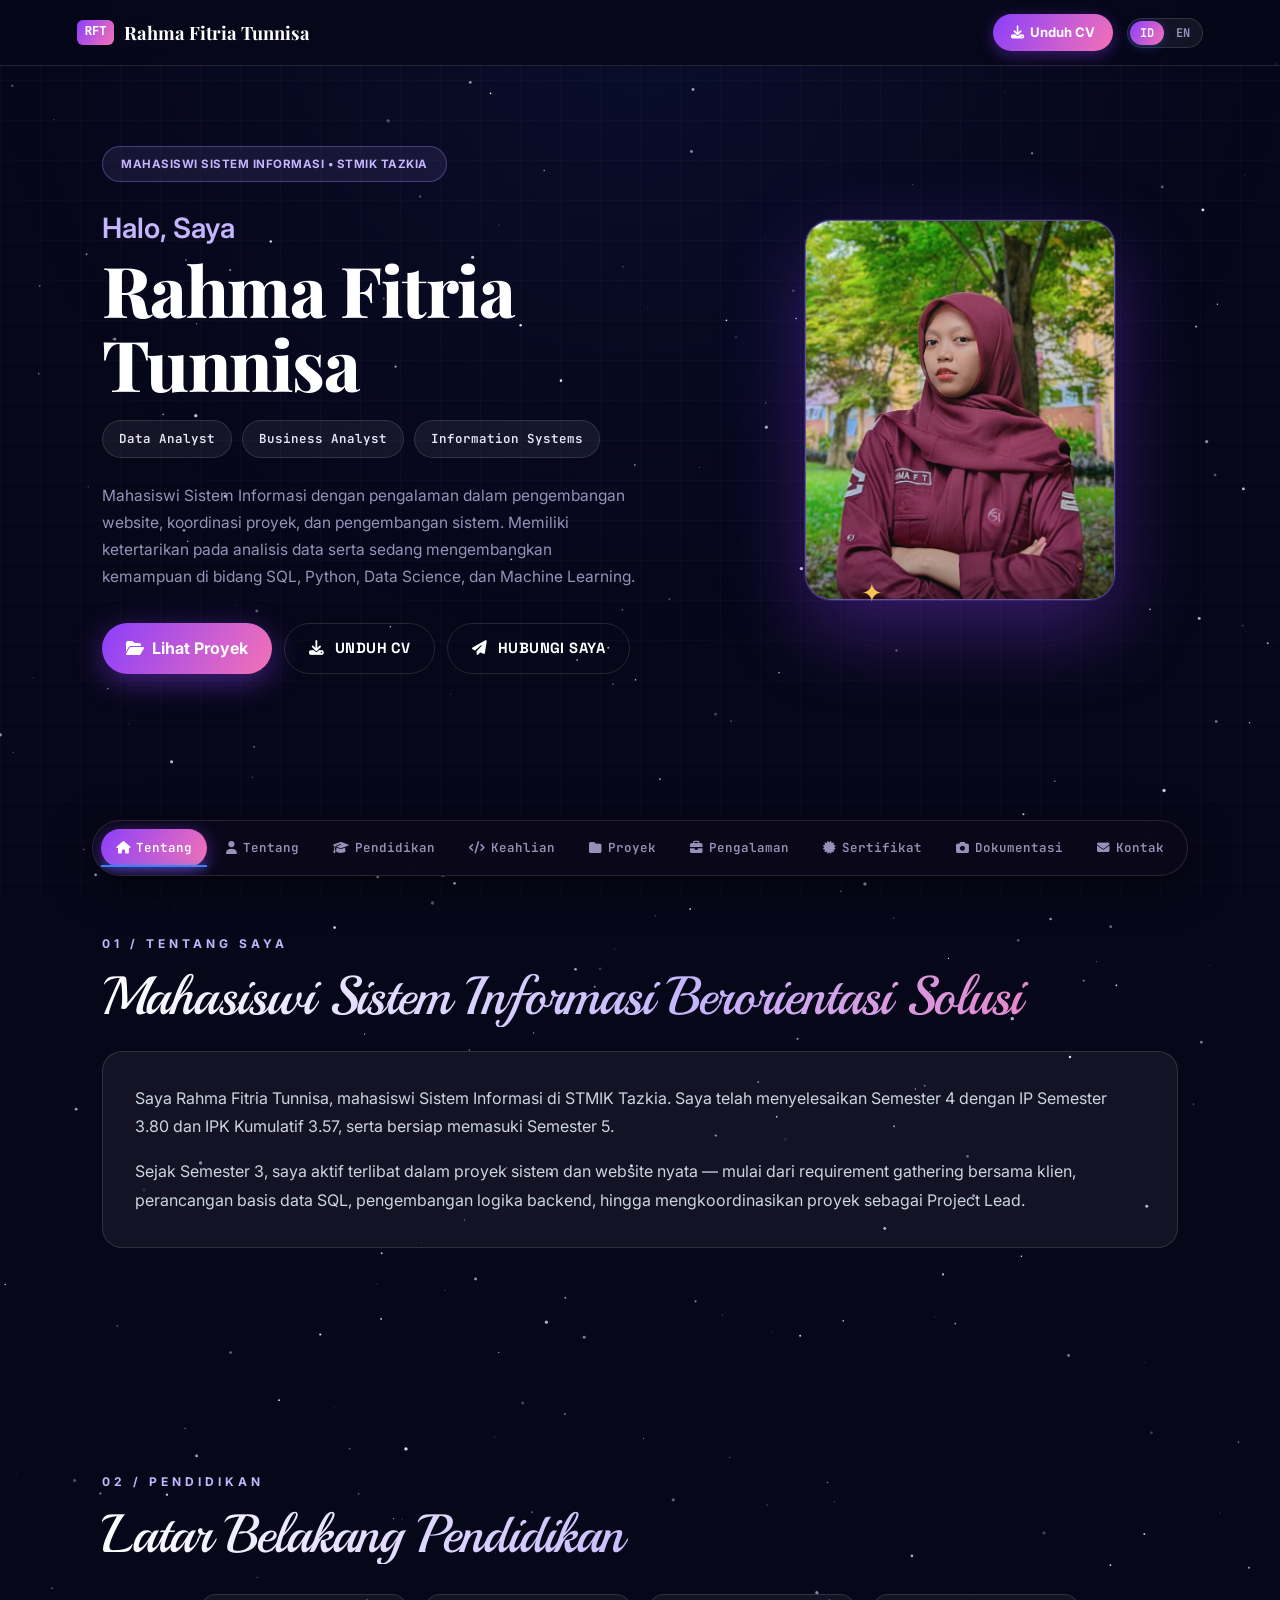
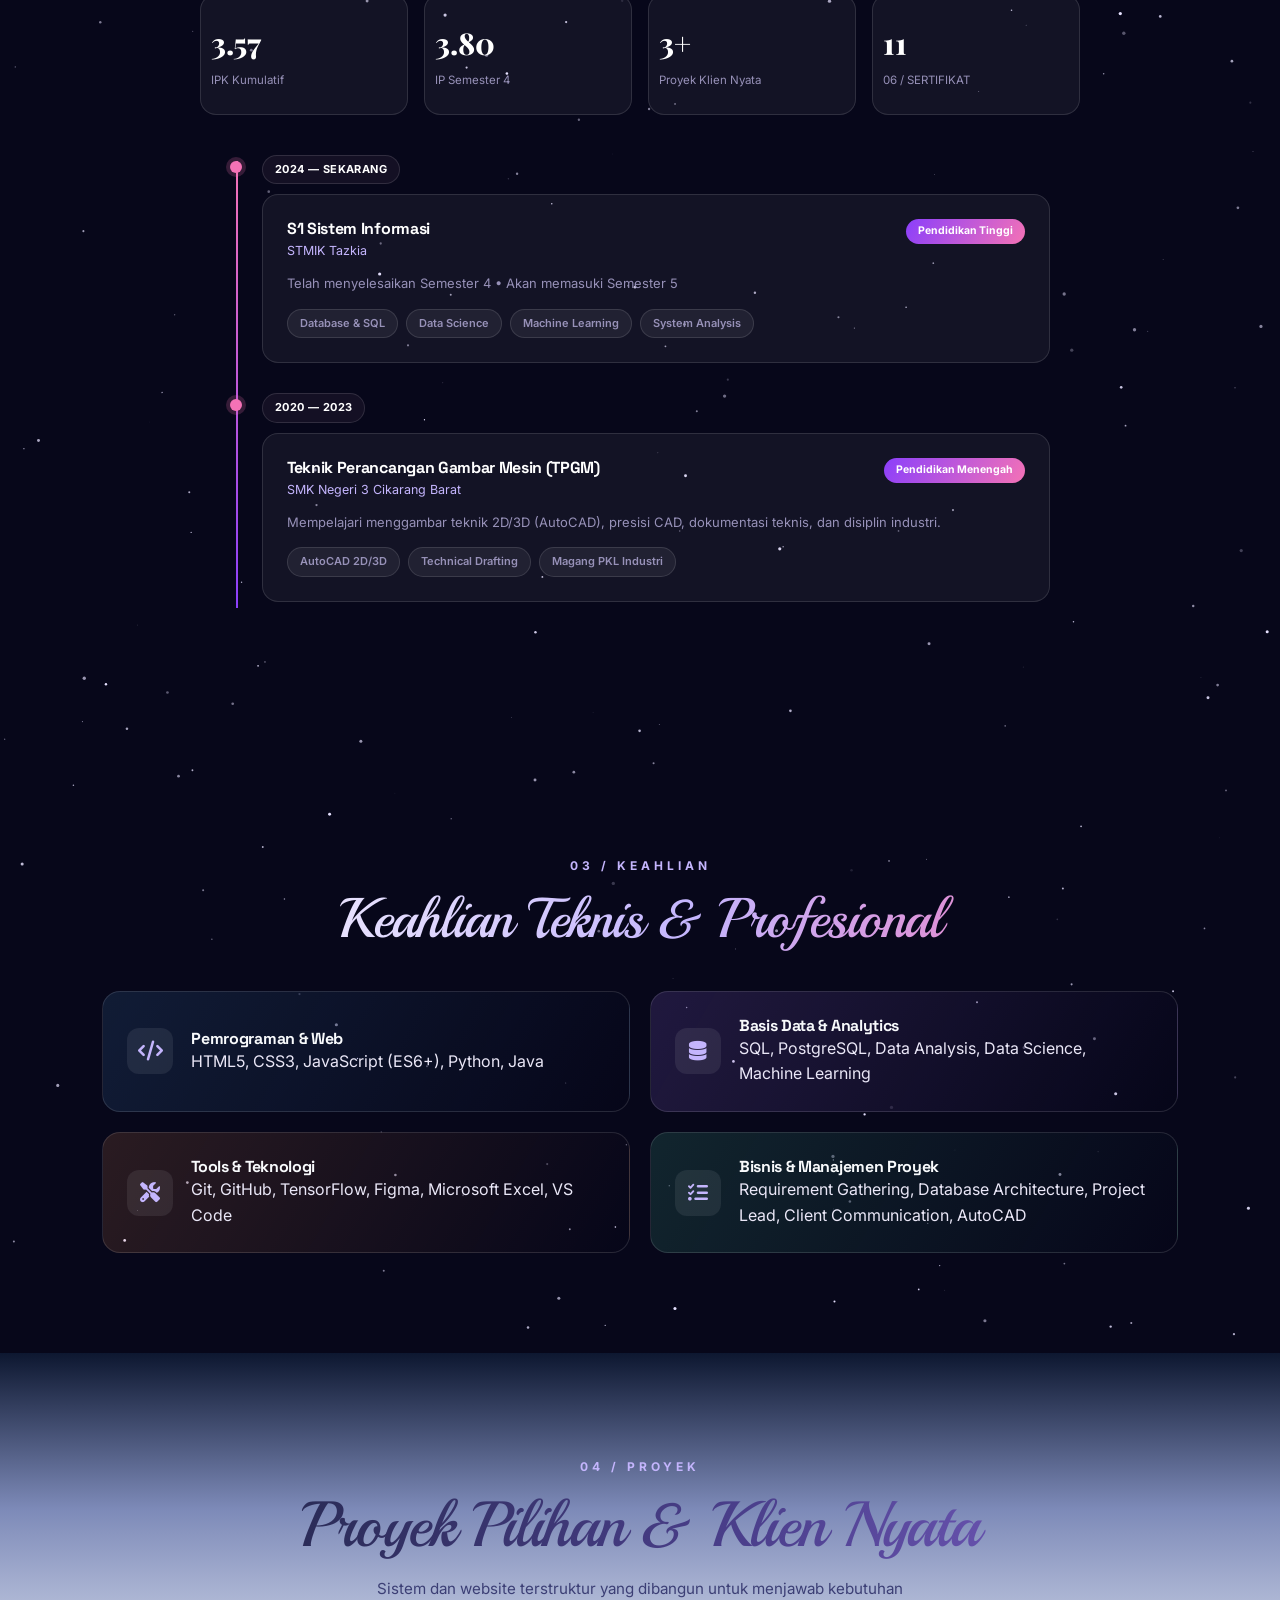
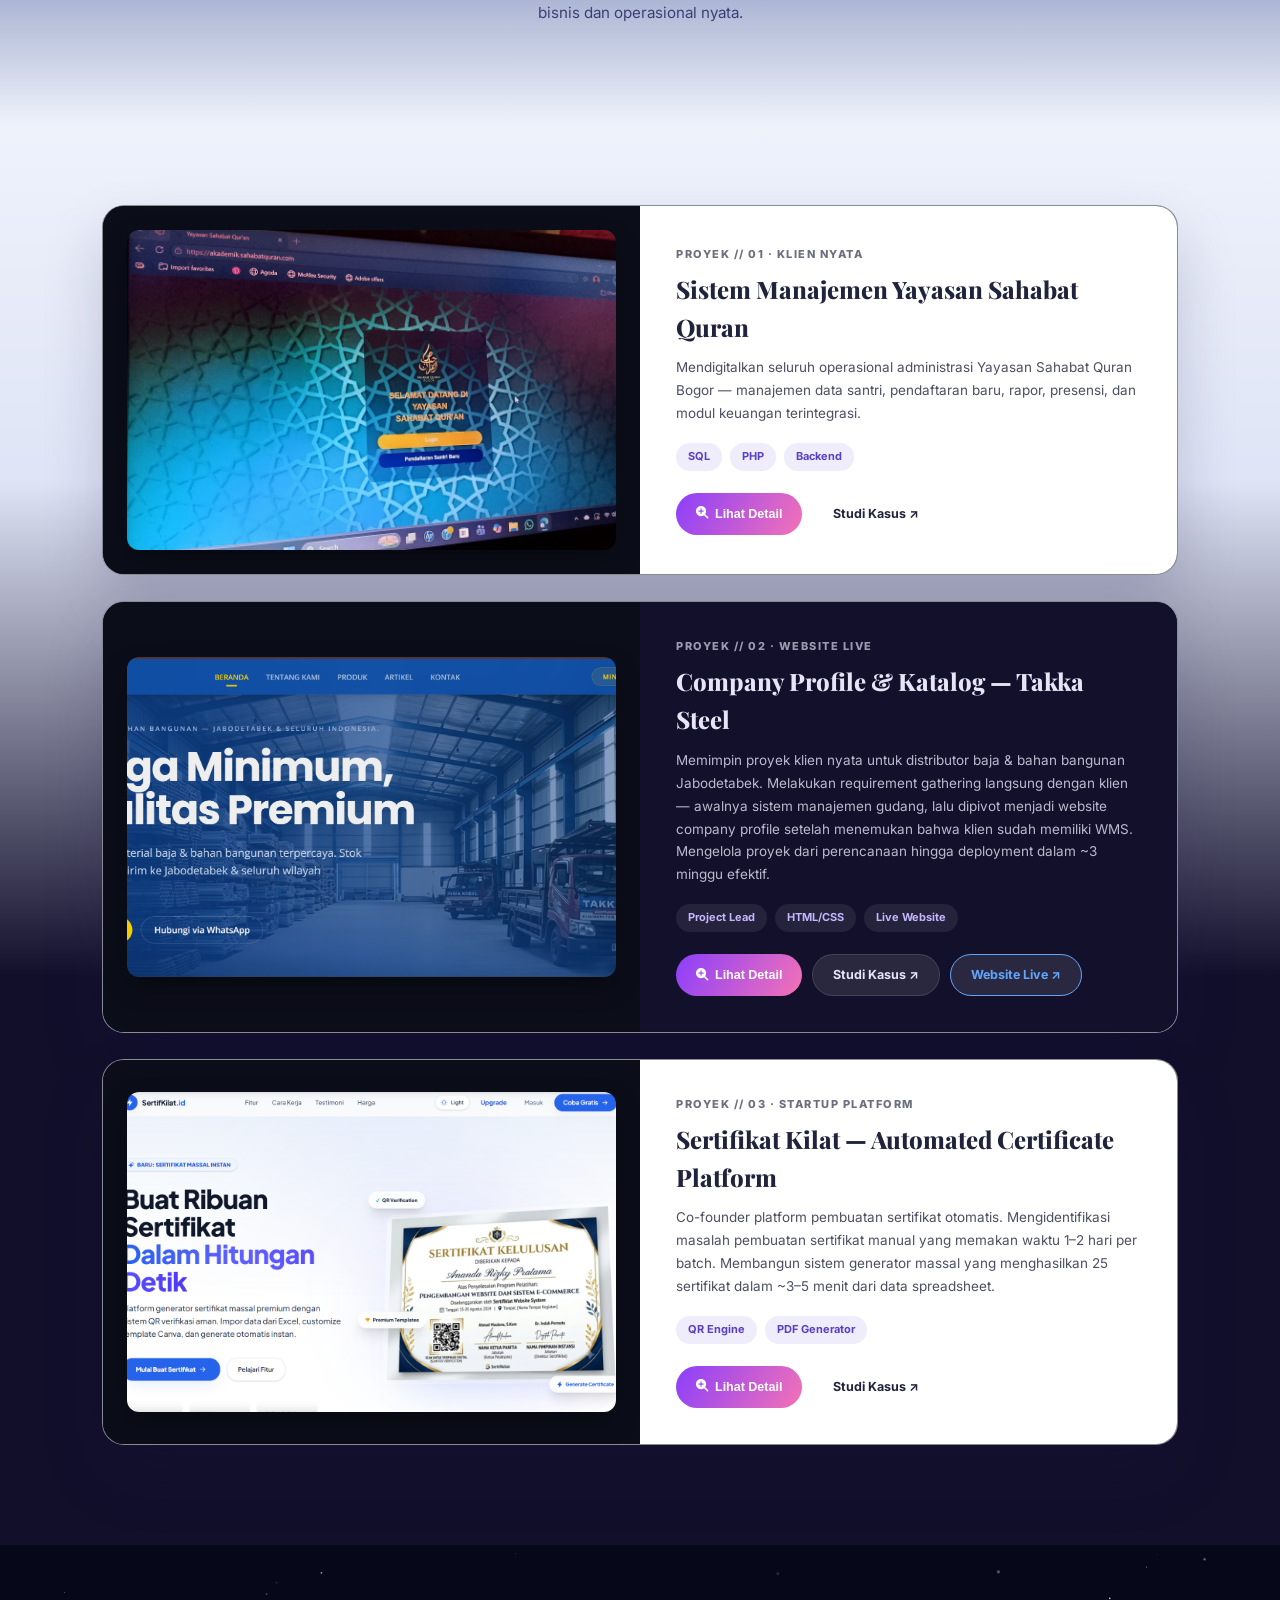
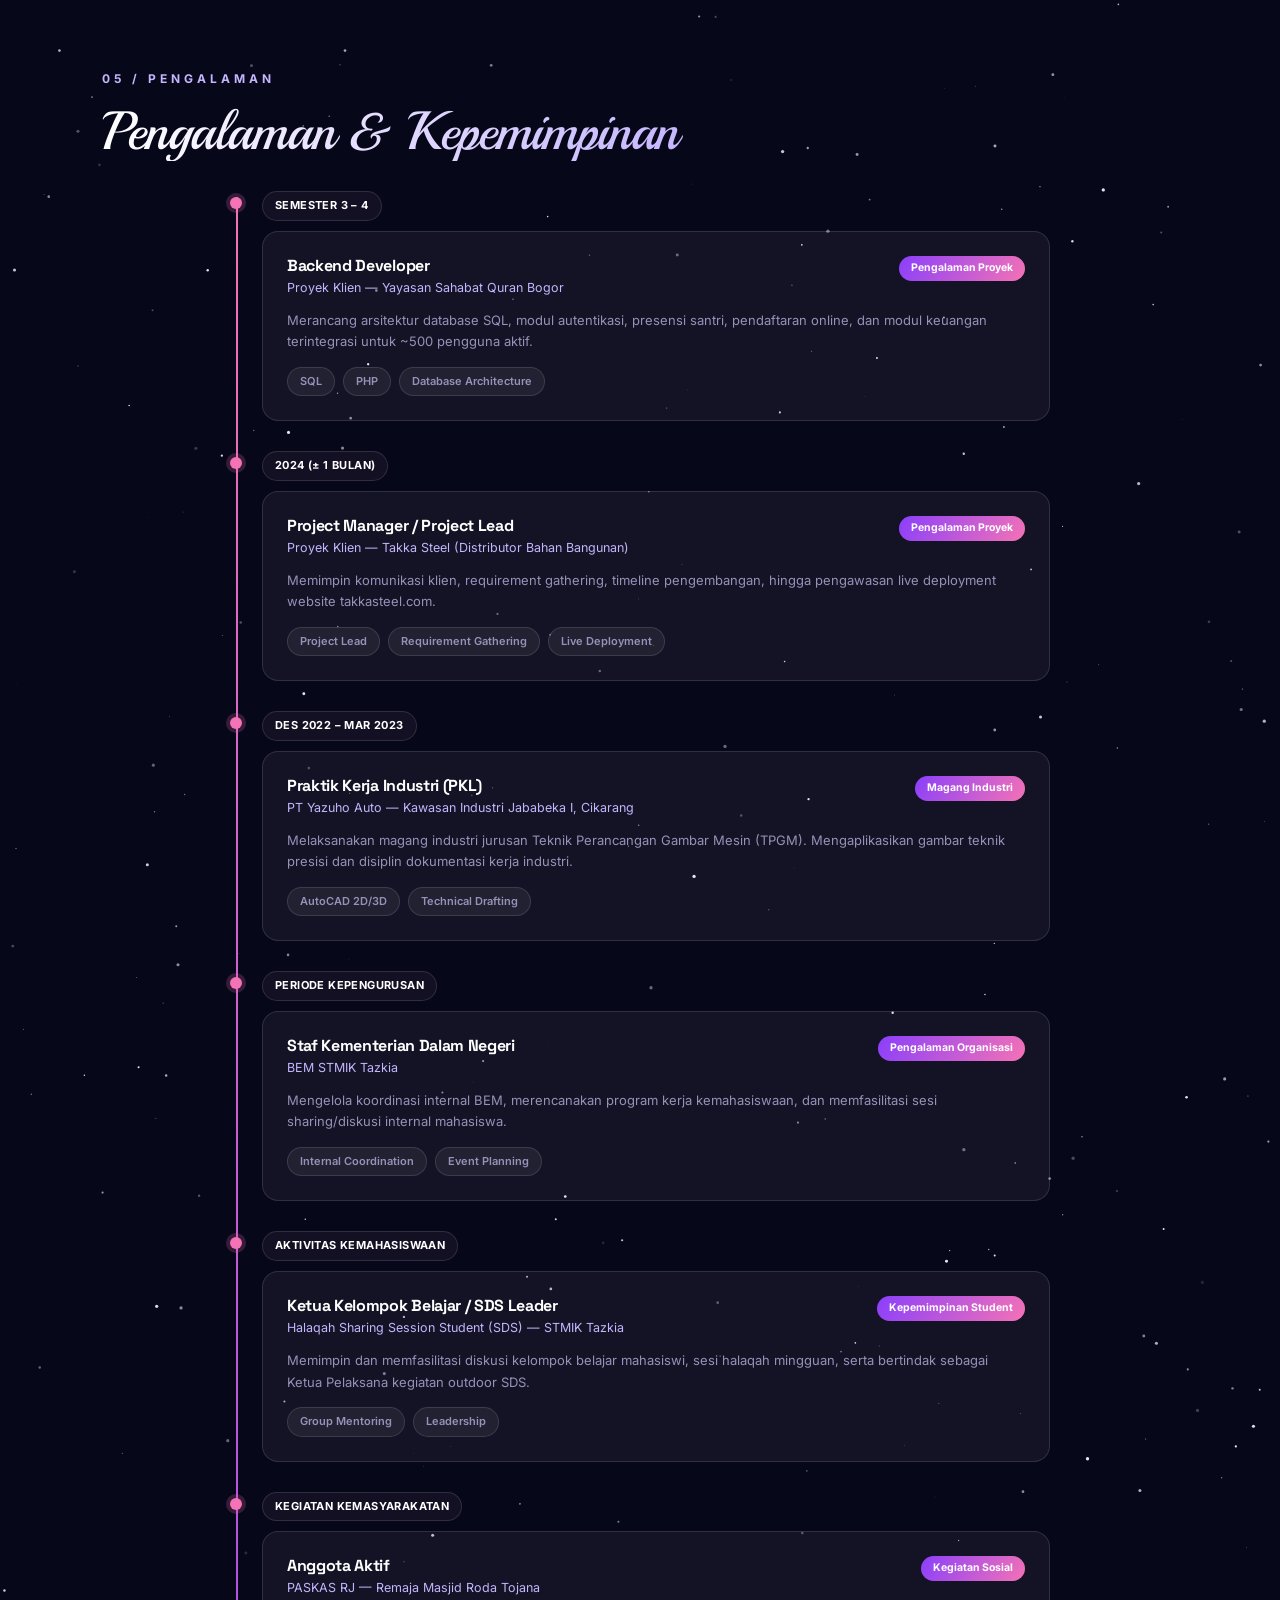
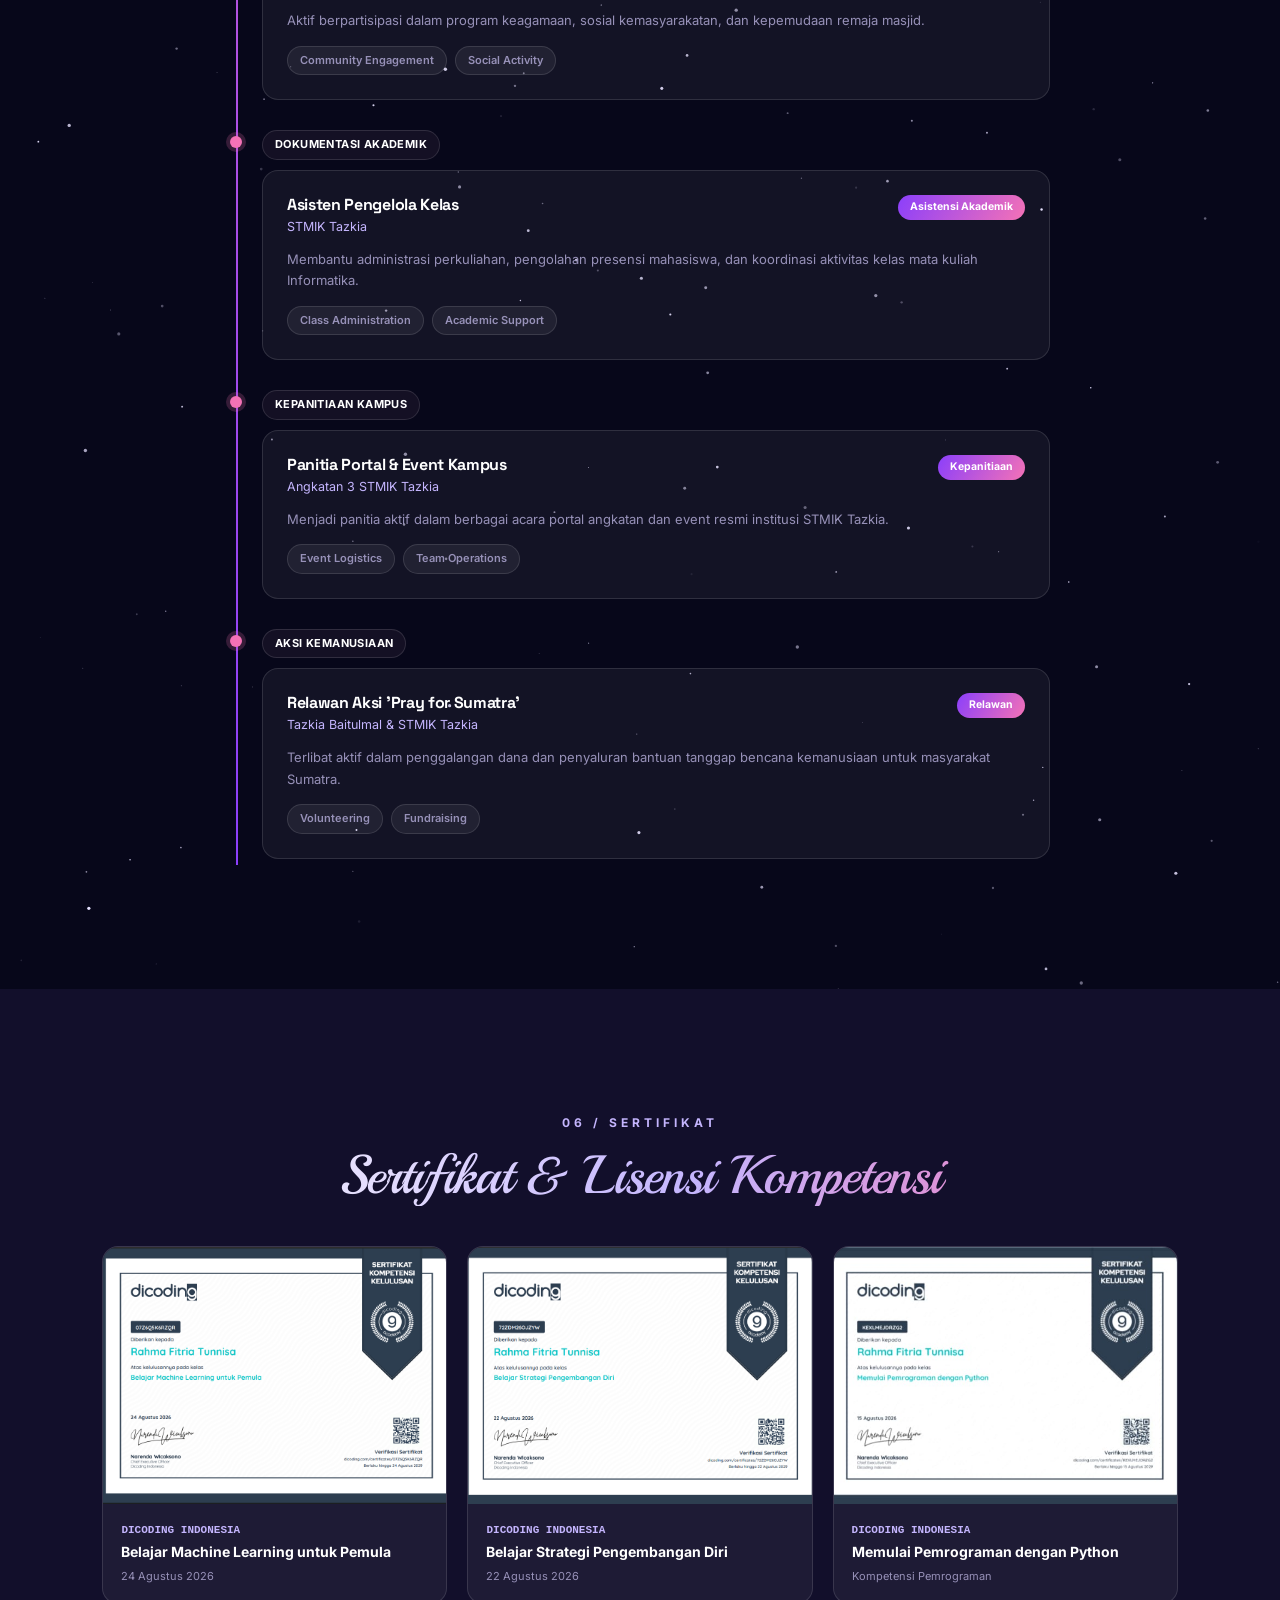
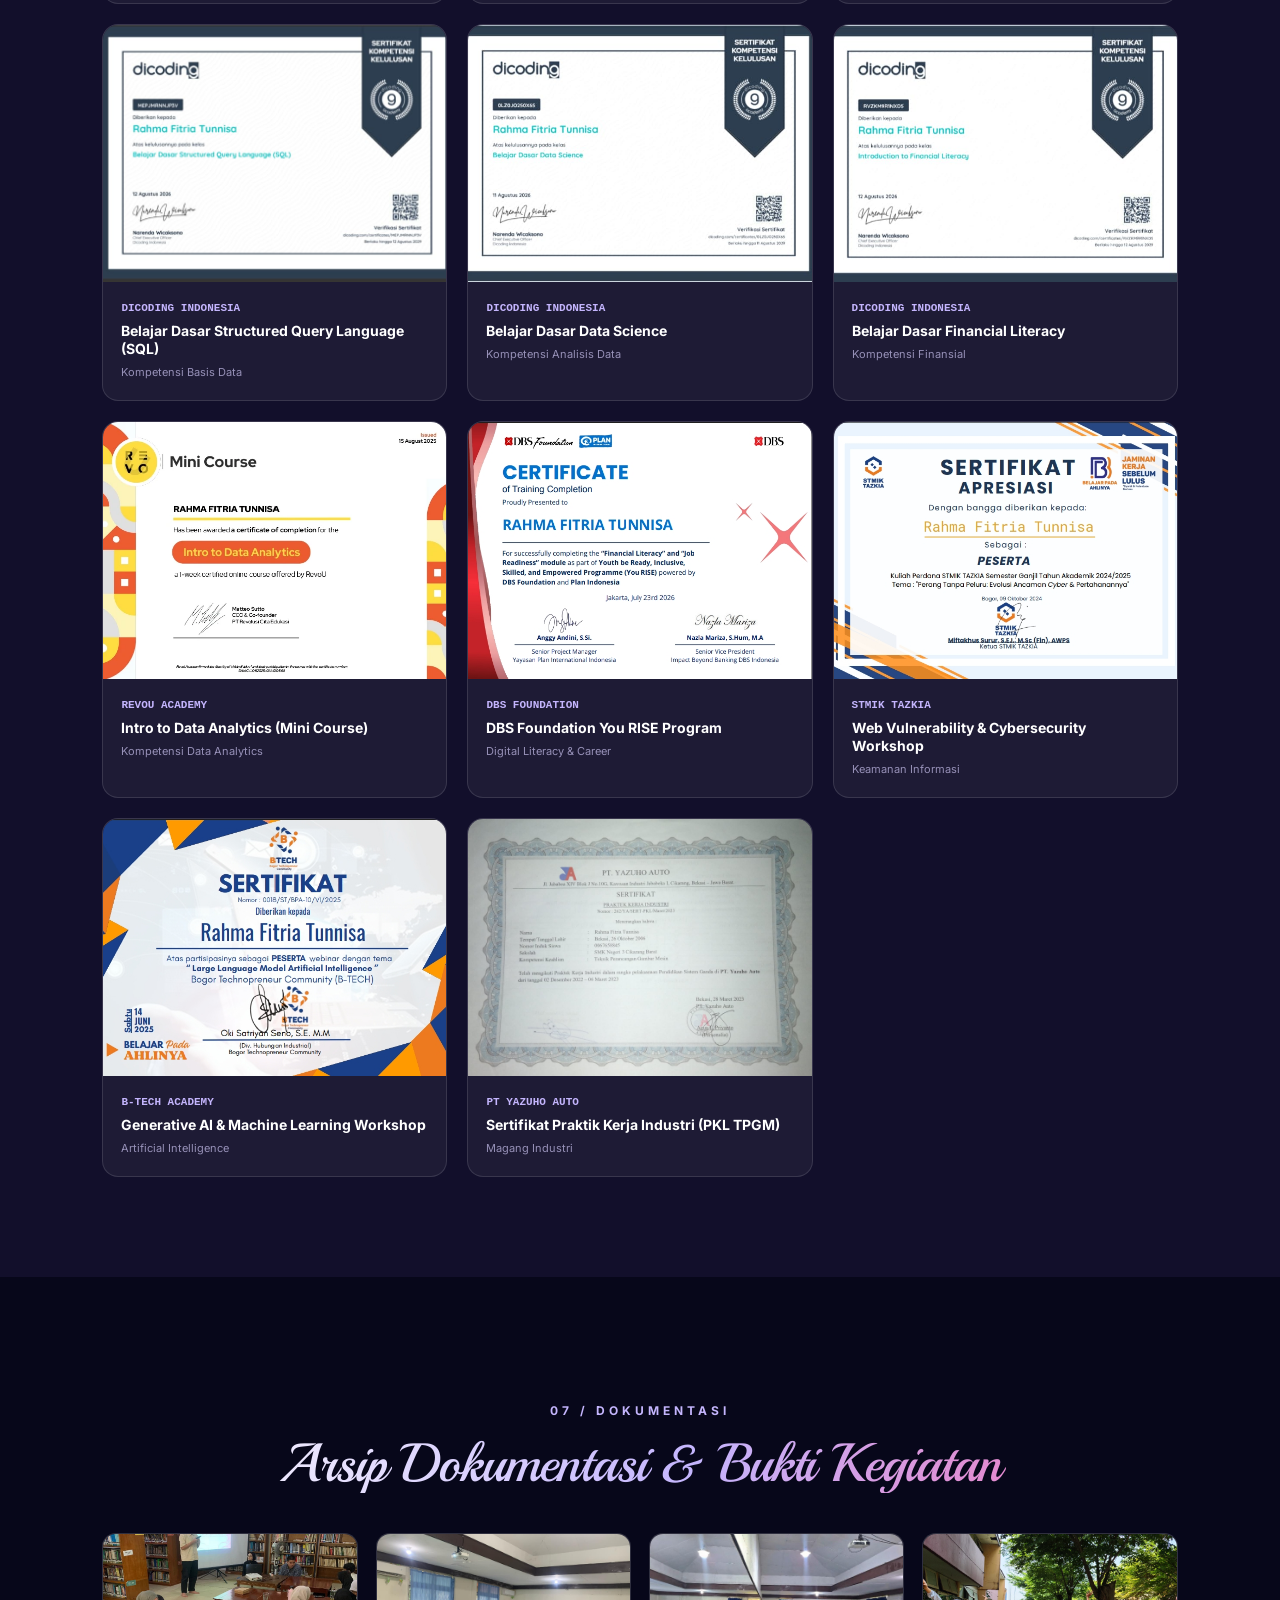
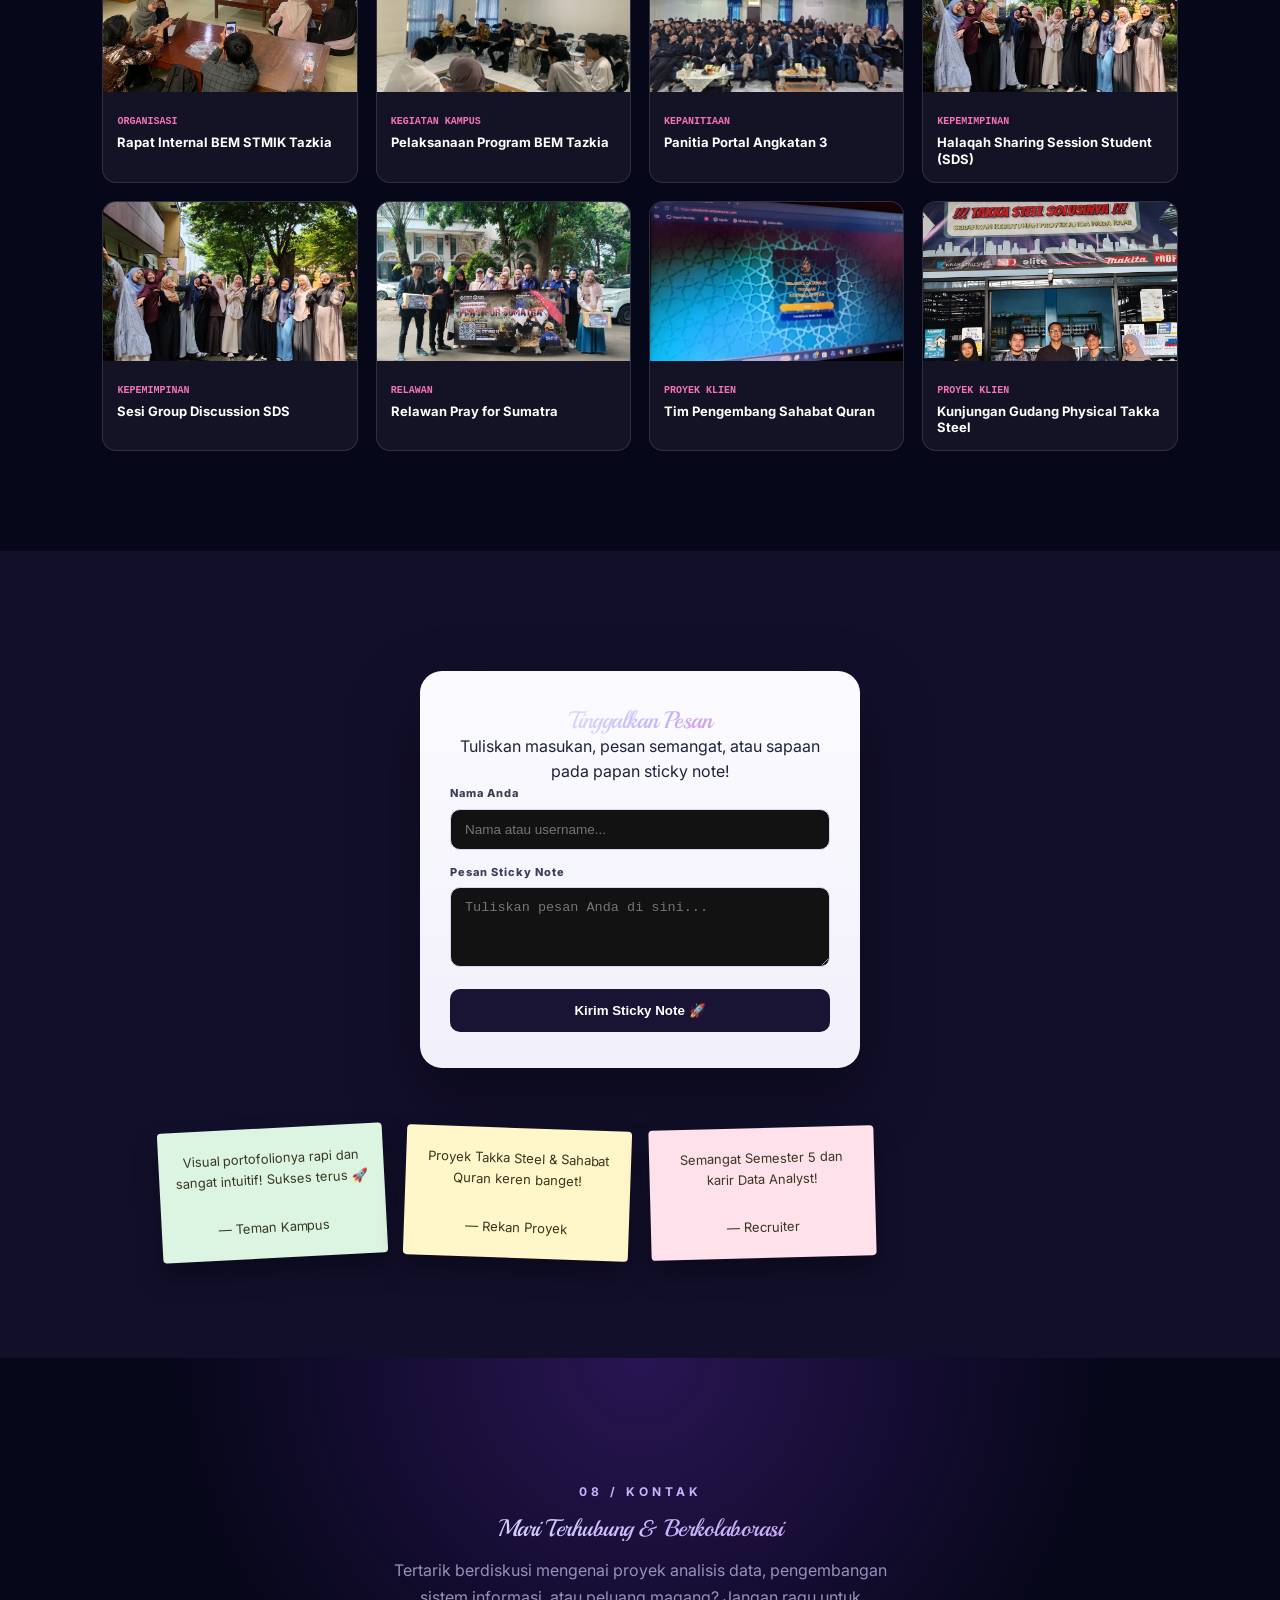
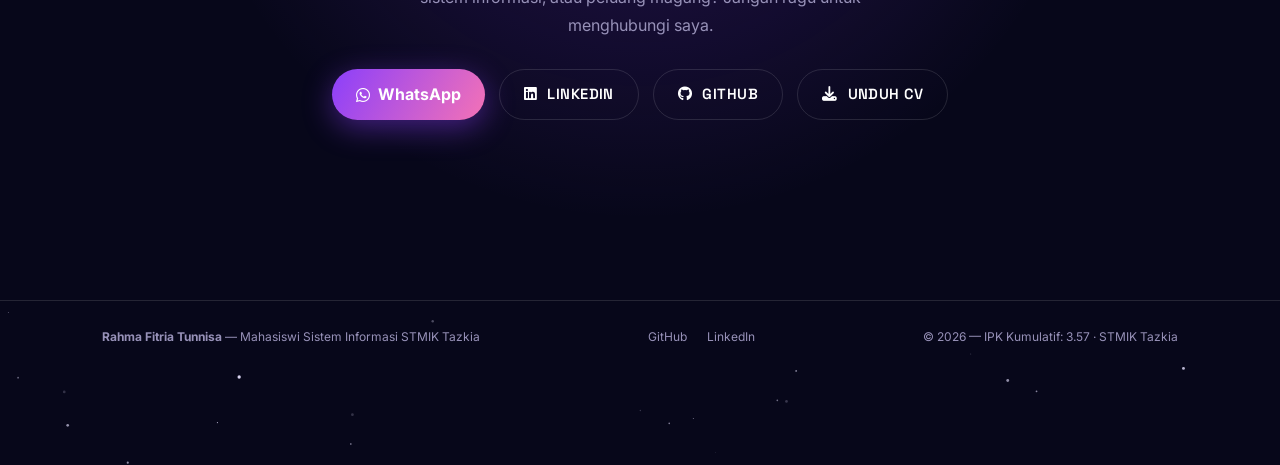
==== portfolio.html @ bf5b537c "update" ====
<!DOCTYPE html>
<html lang="id">
<head>
  <meta charset="UTF-8">
  <meta name="viewport" content="width=device-width, initial-scale=1.0">
  <title>Rahma Fitria Tunnisa — Web Portfolio (Cosmic Showcase)</title>
  <meta name="description" content="Personal portfolio of Rahma Fitria Tunnisa — Information Systems student at STMIK Tazkia, Data Analyst, Business Analyst, and Project Manager / Project Lead.">
  
  <link rel="preconnect" href="https://fonts.googleapis.com">
  <link href="https://fonts.googleapis.com/css2?family=Playfair+Display:ital,wght@0,600;0,700;0,800;1,600&family=Playball&family=Inter:wght@400;500;600;700;800&family=JetBrains+Mono:wght@400;500;700&display=swap" rel="stylesheet">
  <link rel="stylesheet" href="https://cdnjs.cloudflare.com/ajax/libs/font-awesome/6.5.1/css/all.min.css">
  
  <!-- Shared Stylesheets -->
  <link rel="stylesheet" href="css/main.css">
  
  <style>
    :root {
      --bg-deep: #07071a;
      --bg-mid: #120f2b;
      --bg-nebula: #221a45;
      --violet: #a78bfa;
      --violet-soft: #c4b5fd;
      --pink: #f472b6;
      --purple-solid: #8b3ffb;
      --gold: #f6c453;
      --text: #eae7f7;
      --text-muted: #9791b8;
      --glass: rgba(255, 255, 255, 0.05);
      --glass-border: rgba(255, 255, 255, 0.12);
      --sky-top: #0d1730;
      --sky-bottom: #eef2fb;
    }

    * { margin: 0; padding: 0; box-sizing: border-box; }
    html { scroll-behavior: smooth; }
    body {
      font-family: 'Inter', sans-serif;
      background: var(--bg-deep);
      color: var(--text);
      overflow-x: hidden;
    }
    ::selection { background: var(--purple-solid); color: #fff; }
    a { color: inherit; text-decoration: none; }

    /* Starfield Canvas */
    #stars-canvas {
      position: fixed;
      inset: 0;
      z-index: 0;
      pointer-events: none;
    }

    /* Clean Top Header (No Version Labels!) */
    .top-header {
      position: fixed;
      top: 0;
      left: 0;
      width: 100%;
      z-index: 100;
      background: rgba(7, 7, 26, 0.88);
      backdrop-filter: blur(14px);
      border-bottom: 1px solid var(--glass-border);
      padding: 14px 6vw;
      display: flex;
      justify-content: space-between;
      align-items: center;
    }
    .top-brand {
      font-family: 'Playfair Display', serif;
      font-weight: 700;
      font-size: 1.15rem;
      color: #fff;
      display: flex;
      align-items: center;
      gap: 10px;
    }
    .top-brand-badge {
      background: linear-gradient(120deg, var(--purple-solid), var(--pink));
      color: #fff;
      font-size: 0.75rem;
      padding: 3px 8px;
      border-radius: 6px;
      font-family: monospace;
      font-weight: 700;
    }
    .top-actions {
      display: flex;
      align-items: center;
      gap: 14px;
    }
    .top-cv-btn {
      background: linear-gradient(120deg, var(--purple-solid), var(--pink));
      color: #fff;
      font-size: 0.82rem;
      font-weight: 700;
      padding: 8px 18px;
      border-radius: 100px;
      box-shadow: 0 4px 15px rgba(139, 63, 251, 0.4);
      transition: all 0.3s ease;
      display: inline-flex;
      align-items: center;
      gap: 6px;
    }
    .top-cv-btn:hover {
      transform: translateY(-2px);
      box-shadow: 0 6px 20px rgba(139, 63, 251, 0.6);
    }

    .lang-switcher {
      display: inline-flex;
      background: rgba(255, 255, 255, 0.06);
      border: 1px solid var(--glass-border);
      border-radius: 100px;
      padding: 2px;
    }
    .lang-btn {
      background: transparent;
      border: none;
      color: var(--text-muted);
      font-size: 0.75rem;
      font-weight: 700;
      padding: 4px 10px;
      border-radius: 100px;
      cursor: pointer;
      transition: 0.3s;
    }
    .lang-btn.active {
      background: linear-gradient(120deg, var(--purple-solid), var(--pink));
      color: #fff;
    }

    .section {
      position: relative;
      z-index: 2;
      padding: 120px 8vw 100px;
      max-width: 1280px;
      margin: 0 auto;
    }

    .eyebrow {
      display: inline-block;
      font-size: 12px;
      letter-spacing: 4px;
      font-weight: 700;
      color: var(--violet-soft);
      text-transform: uppercase;
      margin-bottom: 14px;
    }

    .script {
      font-family: 'Playball', cursive;
      font-weight: 400;
      line-height: 1.1;
      background: linear-gradient(100deg, #fff, var(--violet-soft) 55%, var(--pink));
      -webkit-background-clip: text;
      background-clip: text;
      color: transparent;
    }

    /* Bottom Floating Pill Navigation */
    nav.pill-nav {
      position: fixed;
      left: 50%;
      bottom: 24px;
      transform: translateX(-50%);
      z-index: 90;
      display: flex;
      gap: 4px;
      padding: 8px;
      background: rgba(10, 8, 25, 0.9);
      border: 1px solid var(--glass-border);
      border-radius: 100px;
      backdrop-filter: blur(16px);
      box-shadow: 0 10px 40px rgba(0, 0, 0, 0.6);
      max-width: 95vw;
      overflow-x: auto;
    }
    nav.pill-nav a {
      display: flex;
      align-items: center;
      gap: 6px;
      font-size: 12.5px;
      font-weight: 600;
      color: var(--text-muted);
      padding: 9px 15px;
      border-radius: 100px;
      white-space: nowrap;
      transition: .35s ease;
    }
    nav.pill-nav a:hover { color: #fff; }
    nav.pill-nav a.active {
      color: #fff;
      background: linear-gradient(120deg, var(--purple-solid), var(--pink));
      box-shadow: 0 4px 18px rgba(139, 63, 251, 0.55);
    }

    /* Hero Section */
    #home {
      min-height: 90vh;
      display: flex;
      align-items: center;
      padding-top: 110px;
    }
    .hero-grid {
      display: grid;
      grid-template-columns: 1.15fr .85fr;
      gap: 50px;
      align-items: center;
      width: 100%;
    }
    .badge {
      display: inline-block;
      font-size: 11.5px;
      font-weight: 700;
      letter-spacing: .5px;
      color: var(--violet-soft);
      background: rgba(167, 139, 250, 0.1);
      border: 1px solid rgba(167, 139, 250, 0.35);
      padding: 8px 18px;
      border-radius: 100px;
      margin-bottom: 24px;
    }
    .hero-hi {
      font-size: clamp(20px, 2.5vw, 28px);
      color: var(--violet-soft);
      font-weight: 600;
      margin-bottom: 2px;
    }
    .hero-name {
      font-family: 'Playfair Display', serif;
      font-weight: 800;
      font-size: clamp(40px, 6vw, 70px);
      line-height: 1.05;
      color: #fff;
      margin-bottom: 20px;
    }
    .role-pills {
      display: flex;
      flex-wrap: wrap;
      gap: 10px;
      margin-bottom: 24px;
    }
    .role-pill {
      font-size: 12.5px;
      font-weight: 600;
      padding: 8px 16px;
      border-radius: 100px;
      background: rgba(255, 255, 255, 0.06);
      border: 1px solid var(--glass-border);
      color: var(--text);
    }
    .hero-desc {
      font-size: 15.5px;
      line-height: 1.75;
      color: var(--text-muted);
      max-width: 540px;
      margin-bottom: 32px;
    }
    .btn-row { display: flex; gap: 12px; flex-wrap: wrap; }
    .btn-glow-purple {
      background: linear-gradient(120deg, var(--purple-solid), var(--pink));
      color: #fff;
      box-shadow: 0 8px 30px rgba(139, 63, 251, .45);
      font-weight: 700;
      padding: 13px 24px;
      border-radius: 100px;
      border: none;
      display: inline-flex;
      align-items: center;
      gap: 8px;
      cursor: pointer;
      transition: all 0.3s ease;
    }
    .btn-glow-purple:hover { transform: translateY(-2px); box-shadow: 0 12px 34px rgba(139, 63, 251, .6); }
    
    .hero-photo-wrap {
      position: relative;
      justify-self: center;
    }
    .hero-photo-card {
      width: 310px;
      height: 380px;
      border-radius: 26px;
      border: 1px solid rgba(167, 139, 250, .5);
      background: linear-gradient(160deg, #2a2154, #171233);
      box-shadow: 0 0 0 1px rgba(167, 139, 250, .15), 0 30px 80px rgba(139, 63, 251, .35);
      overflow: hidden;
    }
    .hero-photo-card img {
      width: 100%;
      height: 100%;
      object-fit: cover;
      object-position: top center;
    }
    .hero-star {
      position: absolute;
      bottom: -14px;
      left: 18%;
      font-size: 26px;
      color: var(--gold);
      animation: float-y 3.4s ease-in-out infinite;
    }
    @keyframes float-y {
      0%, 100% { transform: translateY(0) rotate(0deg); }
      50% { transform: translateY(-14px) rotate(10deg); }
    }

    /* About Section */
    .about-card-box {
      background: var(--glass);
      border: 1px solid var(--glass-border);
      padding: 32px;
      border-radius: 20px;
      line-height: 1.8;
      color: #cbd5e1;
      font-size: 1rem;
    }

    /* Tech Stack Cards */
    #skills { text-align: center; }
    .tech-title-wrap { position: relative; margin-bottom: 40px; }
    .tech-title { font-size: clamp(36px, 5vw, 56px); }
    .stack-grid {
      display: grid;
      grid-template-columns: repeat(2, 1fr);
      gap: 20px;
      text-align: left;
    }
    .stack-card {
      display: flex;
      align-items: center;
      gap: 18px;
      padding: 24px;
      border-radius: 18px;
      border: 1px solid var(--glass-border);
      background: var(--glass);
    }
    .stack-card.c1 { background: linear-gradient(120deg, rgba(88, 180, 255, .12), transparent); }
    .stack-card.c2 { background: linear-gradient(120deg, rgba(167, 120, 255, .16), transparent); }
    .stack-card.c3 { background: linear-gradient(120deg, rgba(255, 150, 80, .14), transparent); }
    .stack-card.c4 { background: linear-gradient(120deg, rgba(80, 220, 170, .14), transparent); }
    .stack-icon {
      width: 46px; height: 46px; border-radius: 12px;
      display: flex; align-items: center; justify-content: center;
      background: rgba(255, 255, 255, .08);
      font-size: 20px;
      flex-shrink: 0;
      color: var(--violet-soft);
    }

    /* Journey & Timeline */
    #journey { text-align: center; }
    .stats-row {
      display: grid;
      grid-template-columns: repeat(4, 1fr);
      gap: 16px;
      max-width: 880px;
      margin: 0 auto 60px;
    }
    .stat-card {
      padding: 24px 10px;
      border-radius: 16px;
      background: var(--glass);
      border: 1px solid var(--glass-border);
    }
    .stat-num { font-family: 'Playfair Display', serif; font-size: 30px; font-weight: 800; color: #fff; }
    .stat-label { font-size: 11.5px; color: var(--text-muted); margin-top: 4px; }

    .timeline {
      position: relative;
      text-align: left;
      max-width: 820px;
      margin: 0 auto;
      padding-left: 32px;
    }
    .timeline::before {
      content: '';
      position: absolute;
      left: 6px; top: 6px; bottom: 6px;
      width: 2px;
      background: linear-gradient(var(--pink), var(--purple-solid));
    }
    .tl-item { position: relative; margin-bottom: 30px; }
    .tl-dot {
      position: absolute; left: -32px; top: 6px;
      width: 12px; height: 12px; border-radius: 50%;
      background: var(--pink);
      box-shadow: 0 0 0 4px rgba(244, 114, 182, .2);
    }
    .tl-date {
      display: inline-block;
      font-size: 11px; font-weight: 700; letter-spacing: .4px;
      color: #fff; background: #141024;
      border: 1px solid var(--glass-border);
      padding: 5px 12px; border-radius: 100px;
      margin-bottom: 10px;
    }
    .tl-card {
      padding: 24px;
      border-radius: 16px;
      background: var(--glass);
      border: 1px solid var(--glass-border);
    }
    .tl-card-head { display: flex; justify-content: space-between; align-items: flex-start; gap: 10px; flex-wrap: wrap; }
    .tl-card h4 { font-size: 16px; color: #fff; }
    .tl-card .company { font-size: 12.5px; color: var(--violet-soft); margin-top: 2px; }
    .tl-tag-mode {
      font-size: 10.5px; font-weight: 700; color: #fff;
      background: linear-gradient(120deg, var(--purple-solid), var(--pink));
      padding: 4px 12px; border-radius: 100px;
    }
    .tl-card p { font-size: 13px; color: var(--text-muted); line-height: 1.65; margin: 12px 0 14px; }
    .tl-chips { display: flex; flex-wrap: wrap; gap: 8px; }
    .tl-chip {
      font-size: 11px; font-weight: 600;
      padding: 5px 12px; border-radius: 100px;
      background: rgba(255, 255, 255, .06);
      border: 1px solid var(--glass-border);
      color: var(--text-muted);
    }

    /* Showcase Sky Divider */
    #showcase-divider {
      position: relative;
      z-index: 2;
      padding: 100px 8vw;
      text-align: center;
      background: linear-gradient(180deg, var(--sky-top) 0%, #7d8ab8 42%, var(--sky-bottom) 100%);
      color: #1c2340;
      overflow: hidden;
    }
    #showcase-divider .script {
      background: linear-gradient(100deg, #1c2340, #4b3f8c 60%, #7a5fc4);
      -webkit-background-clip: text; background-clip: text; color: transparent;
      font-size: clamp(38px, 6vw, 64px);
    }

    /* Projects Cards */
    #projects {
      background: linear-gradient(180deg, var(--sky-bottom) 0%, #dfe4f6 25%, var(--bg-mid) 60%);
      color: #1c2340;
      padding-top: 80px;
    }
    .project-cards { display: flex; flex-direction: column; gap: 26px; }
    .project-card {
      display: grid;
      grid-template-columns: 1fr 1fr;
      border-radius: 22px;
      overflow: hidden;
      border: 1px solid rgba(255, 255, 255, .5);
      box-shadow: 0 30px 60px rgba(30, 20, 70, .18);
    }
    .project-card .p-visual {
      padding: 24px;
      display: flex;
      flex-direction: column;
      justify-content: center;
      overflow: hidden;
      background: #0b0d19;
    }
    .project-card .p-visual img {
      width: 100%;
      height: 100%;
      max-height: 320px;
      object-fit: cover;
      border-radius: 12px;
      box-shadow: 0 10px 25px rgba(0, 0, 0, 0.3);
    }
    .project-card .p-info {
      padding: 36px;
      background: #fff;
      color: #20233c;
      display: flex;
      flex-direction: column;
      justify-content: center;
    }
    .project-card.dark .p-info { background: #12102a; color: #e7e4f7; }
    .p-kicker { font-size: 11px; font-weight: 800; letter-spacing: 1.5px; text-transform: uppercase; opacity: .65; margin-bottom: 6px; }
    .p-title { font-family: 'Playfair Display', serif; font-size: 24px; font-weight: 800; margin-bottom: 10px; }
    .p-desc { font-size: 13.5px; line-height: 1.7; opacity: .8; margin-bottom: 18px; }
    .p-tags { display: flex; flex-wrap: wrap; gap: 8px; margin-bottom: 22px; }
    .p-tag { font-size: 11px; font-weight: 700; padding: 5px 12px; border-radius: 100px; background: rgba(120, 100, 220, .12); color: #5b3fc4; }
    .project-card.dark .p-tag { background: rgba(255, 255, 255, .08); color: var(--violet-soft); }
    
    .p-actions-row { display: flex; gap: 10px; flex-wrap: wrap; }
    .p-btn-modal {
      display: inline-flex; align-items: center; gap: 6px;
      font-size: 12.5px; font-weight: 800;
      padding: 10px 20px; border-radius: 100px;
      background: linear-gradient(120deg, var(--purple-solid), var(--pink));
      color: #fff; border: none; cursor: pointer;
    }
    .p-btn-case {
      display: inline-flex; align-items: center; gap: 6px;
      font-size: 12.5px; font-weight: 700;
      padding: 10px 20px; border-radius: 100px;
      background: rgba(255, 255, 255, 0.1); border: 1px solid var(--glass-border);
      color: inherit;
    }

    /* Certificates Grid */
    #certifications { background: var(--bg-mid); text-align: center; }
    .cert-cosmic-grid {
      display: grid;
      grid-template-columns: repeat(3, 1fr);
      gap: 20px;
      margin-top: 40px;
      text-align: left;
    }
    .cert-cosmic-card {
      background: var(--glass);
      border: 1px solid var(--glass-border);
      border-radius: 16px;
      overflow: hidden;
      cursor: pointer;
      transition: 0.3s ease;
    }
    .cert-cosmic-card:hover {
      border-color: var(--violet-soft);
      transform: translateY(-4px);
    }
    .cert-cosmic-img {
      aspect-ratio: 4/3;
      overflow: hidden;
      background: #000;
    }
    .cert-cosmic-img img {
      width: 100%; height: 100%; object-fit: cover;
    }
    .cert-cosmic-body {
      padding: 18px;
    }
    .cert-cosmic-issuer {
      font-size: 11px; font-weight: 700; color: var(--violet-soft); font-family: monospace; margin-bottom: 4px;
    }
    .cert-cosmic-title {
      font-size: 14px; font-weight: 700; color: #fff; margin-bottom: 6px; line-height: 1.3;
    }
    .cert-cosmic-date {
      font-size: 11px; color: var(--text-muted);
    }

    /* Evidence Grid */
    #evidence { background: var(--bg-deep); text-align: center; }
    .evidence-cosmic-grid {
      display: grid;
      grid-template-columns: repeat(4, 1fr);
      gap: 18px;
      margin-top: 40px;
      text-align: left;
    }
    .evidence-cosmic-card {
      background: var(--glass);
      border: 1px solid var(--glass-border);
      border-radius: 14px;
      overflow: hidden;
      cursor: pointer;
      transition: 0.3s ease;
    }
    .evidence-cosmic-card:hover {
      border-color: var(--violet-soft);
      transform: translateY(-4px);
    }
    .evidence-cosmic-img {
      aspect-ratio: 16/10;
      overflow: hidden;
      background: #000;
    }
    .evidence-cosmic-img img {
      width: 100%; height: 100%; object-fit: cover;
    }
    .evidence-cosmic-body {
      padding: 14px;
    }
    .evidence-cosmic-badge {
      font-size: 10px; font-weight: 700; color: var(--pink); font-family: monospace; margin-bottom: 4px; display: inline-block;
    }
    .evidence-cosmic-title {
      font-size: 13px; font-weight: 700; color: #fff; line-height: 1.3;
    }

    /* Wall / Sticky Board */
    #wall { background: var(--bg-mid); text-align: center; }
    .wall-form-card {
      max-width: 440px;
      margin: 0 auto 60px;
      background: linear-gradient(180deg, #fbfbff, #f1f0fb);
      color: #20233c;
      border-radius: 22px;
      padding: 36px 30px;
      box-shadow: 0 30px 70px rgba(0, 0, 0, .4);
    }
    .field { text-align: left; margin-bottom: 14px; }
    .field label { display: block; font-size: 11px; font-weight: 800; letter-spacing: 1px; color: #3c3f5c; margin-bottom: 6px; }
    .field input, .field textarea {
      width: 100%; padding: 12px 14px; border-radius: 10px; border: 1px solid #d8d8ea; font-size: 13.5px;
    }
    .field textarea { min-height: 80px; }
    .wall-submit {
      width: 100%; padding: 14px; border: none; border-radius: 10px; background: #191433; color: #fff; font-weight: 800; cursor: pointer;
    }
    .wall-submit:hover { background: var(--purple-solid); }

    .sticky-board {
      max-width: 960px;
      margin: 0 auto;
      display: grid;
      grid-template-columns: repeat(auto-fill, minmax(190px, 1fr));
      gap: 20px;
    }
    .sticky-note {
      background: #fff6c9; color: #3a3620; border-radius: 4px; padding: 20px 16px; font-size: 13px; min-height: 130px;
      box-shadow: 0 14px 24px rgba(0, 0, 0, .35); transform: rotate(var(--r, 0deg)); display: flex; flex-direction: column; justify-content: space-between;
    }
    .sticky-note:nth-child(3n) { background: #ffe1ec; }
    .sticky-note:nth-child(3n+1) { background: #dcf5e3; }

    /* Contact & Footer */
    #contact {
      text-align: center;
      background: radial-gradient(circle at 50% 0%, rgba(139, 63, 251, .25), transparent 55%), var(--bg-deep);
      padding-bottom: 180px;
    }
    footer {
      position: relative; z-index: 2;
      display: flex; justify-content: space-between; align-items: center; flex-wrap: wrap; gap: 14px;
      padding: 26px 8vw 120px; max-width: 1280px; margin: 0 auto; font-size: 12px; color: var(--text-muted);
      border-top: 1px solid var(--glass-border);
    }

    @media (max-width: 900px) {
      .hero-grid { grid-template-columns: 1fr; text-align: center; }
      .hero-photo-wrap { order: -1; }
      .btn-row, .role-pills { justify-content: center; }
      .stats-row { grid-template-columns: repeat(2, 1fr); }
      .stack-grid, .project-card, .cert-cosmic-grid, .evidence-cosmic-grid { grid-template-columns: 1fr; }
    }
  </style>
</head>
<body>

  <!-- Starfield Canvas -->
  <canvas id="stars-canvas"></canvas>

  <!-- Clean Top Header -->
  <div class="top-header">
    <div class="top-brand">
      <span class="top-brand-badge">RFT</span>
      <span>Rahma Fitria Tunnisa</span>
    </div>
    <div class="top-actions">
      <!-- Single CV Action Button in Header -->
      <a href="assets/cv/Rahma-Fitria-Tunnisa-CV.pdf" download class="top-cv-btn">
        <i class="fas fa-download"></i> <span data-i18n="nav.cv_download">Unduh CV</span>
      </a>

      <!-- Language Switcher -->
      <div class="lang-switcher">
        <button type="button" class="lang-btn active" data-lang="id">ID</button>
        <button type="button" class="lang-btn" data-lang="en">EN</button>
      </div>
    </div>
  </div>

  <!-- Bottom Floating Pill Navigation -->
  <nav class="pill-nav" id="pillNav">
    <a href="#home" class="nav-link active" data-target="home">
      <i class="fas fa-home"></i> <span data-i18n="nav.about">Home</span>
    </a>
    <a href="#about" class="nav-link" data-target="about">
      <i class="fas fa-user"></i> <span data-i18n="nav.about">Tentang</span>
    </a>
    <a href="#education" class="nav-link" data-target="education">
      <i class="fas fa-graduation-cap"></i> <span data-i18n="nav.education">Pendidikan</span>
    </a>
    <a href="#skills" class="nav-link" data-target="skills">
      <i class="fas fa-code"></i> <span data-i18n="nav.skills">Keahlian</span>
    </a>
    <a href="#projects" class="nav-link" data-target="projects">
      <i class="fas fa-folder"></i> <span data-i18n="nav.projects">Proyek</span>
    </a>
    <a href="#experience" class="nav-link" data-target="experience">
      <i class="fas fa-briefcase"></i> <span data-i18n="nav.experience">Pengalaman</span>
    </a>
    <a href="#certifications" class="nav-link" data-target="certifications">
      <i class="fas fa-certificate"></i> <span data-i18n="nav.certificates">Sertifikat</span>
    </a>
    <a href="#evidence" class="nav-link" data-target="evidence">
      <i class="fas fa-camera"></i> <span data-i18n="nav.evidence">Dokumentasi</span>
    </a>
    <a href="#contact" class="nav-link" data-target="contact">
      <i class="fas fa-envelope"></i> <span data-i18n="nav.contact">Kontak</span>
    </a>
  </nav>

  <!-- 01 HERO -->
  <section id="home" class="section">
    <div class="hero-grid">
      <div>
        <span class="badge" data-i18n="hero.eyebrow">MAHASISWI SISTEM INFORMASI • STMIK TAZKIA</span>
        <div class="hero-hi">Halo, Saya</div>
        <h1 class="hero-name"><span data-i18n="hero.name">Rahma Fitria Tunnisa</span></h1>
        
        <div class="role-pills">
          <span class="role-pill" data-i18n="hero.role1">Data Analyst</span>
          <span class="role-pill" data-i18n="hero.role2">Business Analyst</span>
          <span class="role-pill" data-i18n="hero.role3">Information Systems</span>
        </div>

        <p class="hero-desc" data-i18n="hero.quote">
          Mahasiswi Sistem Informasi dengan pengalaman dalam pengembangan website, koordinasi proyek, dan pengembangan sistem. Memiliki ketertarikan pada analisis data serta sedang mengembangkan kemampuan di bidang SQL, Python, Data Science, dan Machine Learning.
        </p>

        <div class="btn-row">
          <a href="#projects" class="btn-glow-purple">
            <i class="fas fa-folder-open"></i> <span data-i18n="hero.btn_projects">Lihat Proyek →</span>
          </a>
          <a href="assets/cv/Rahma-Fitria-Tunnisa-CV.pdf" download class="btn btn-outline" style="border-radius: 100px; padding: 13px 24px; font-weight: 700; border-color: var(--glass-border); color: #fff;">
            <i class="fas fa-download"></i> <span data-i18n="hero.btn_cv_download">Unduh CV ⭳</span>
          </a>
          <a href="#contact" class="btn btn-outline" style="border-radius: 100px; padding: 13px 24px; font-weight: 700; border-color: var(--glass-border); color: #fff;">
            <i class="fas fa-paper-plane"></i> <span data-i18n="hero.btn_contact">Hubungi Saya</span>
          </a>
        </div>
      </div>

      <div class="hero-photo-wrap">
        <div class="hero-photo-card">
          <img src="assets/profile/profile.webp" alt="Rahma Fitria Tunnisa Profile">
        </div>
        <span class="hero-star">✦</span>
      </div>
    </div>
  </section>

  <!-- 02 ABOUT / PROFILE -->
  <section id="about" class="section">
    <span class="eyebrow" data-i18n="about.tag">01 / TENTANG SAYA</span>
    <h2 class="script" style="font-size:clamp(36px,5vw,54px); margin-bottom: 24px;" data-i18n="about.title">Profil &amp; Ringkasan Profesional</h2>

    <div class="about-card-box">
      <p data-i18n="about.p1">
        Saya adalah mahasiswi program studi <strong>S1 Sistem Informasi di STMIK Tazkia</strong> yang aktif dan berorientasi pada hasil. Memiliki pengalaman nyata dalam memimpin proyek pengembangan website klien, merancang arsitektur basis data SQL, serta mengembangkan sistem administrasi berbasis web.
      </p>
      <p style="margin-top: 16px;" data-i18n="about.p2">
        Fokus minat karir saya berpusat pada bidang <strong>Data Analysis, Business Analysis, dan System Design</strong>. Saya sedang memperdalam kemampuan analitis dan komputasi menggunakan SQL, Python, Pandas, Data Science, serta Machine Learning untuk menghasilkan wawasan data yang berdaya guna bagi bisnis dan operasional organisasi.
      </p>
    </div>
  </section>

  <!-- 03 EDUCATION -->
  <section id="education" class="section">
    <span class="eyebrow" data-i18n="edu.tag">02 / PENDIDIKAN</span>
    <h2 class="script" style="font-size:clamp(36px,5vw,54px); margin-bottom: 30px;" data-i18n="edu.title">Riwayat Pendidikan &amp; Akademik</h2>

    <div class="stats-row" style="margin-bottom: 40px;">
      <div class="stat-card">
        <div class="stat-num">3.57</div>
        <div class="stat-label" data-i18n="hero.stat1_label">IPK Kumulatif</div>
      </div>
      <div class="stat-card">
        <div class="stat-num">3.80</div>
        <div class="stat-label" data-i18n="hero.stat2_label">IP Semester 4</div>
      </div>
      <div class="stat-card">
        <div class="stat-num">3+</div>
        <div class="stat-label" data-i18n="hero.stat3_label">Proyek Klien Nyata</div>
      </div>
      <div class="stat-card">
        <div class="stat-num">11</div>
        <div class="stat-label" data-i18n="cert.tag">Sertifikat Resmi</div>
      </div>
    </div>

    <div class="timeline">
      <!-- S1 Sistem Informasi -->
      <div class="tl-item">
        <span class="tl-dot"></span>
        <span class="tl-date">2024 — SEKARANG</span>
        <div class="tl-card">
          <div class="tl-card-head">
            <div>
              <h4 data-i18n="edu.s1_major">S1 Sistem Informasi</h4>
              <div class="company" data-i18n="edu.s1_school">STMIK Tazkia (Institut Agama Islam Tazkia)</div>
            </div>
            <span class="tl-tag-mode">Pendidikan Tinggi</span>
          </div>
          <p data-i18n="edu.s1_status">Telah menyelesaikan Semester 4 dan akan memasuki Semester 5. (IPK Kumulatif: 3.57 / 4.00 | IP Semester 4: 3.80 / 4.00)</p>
          <div class="tl-chips">
            <span class="tl-chip">Database &amp; SQL</span>
            <span class="tl-chip">Data Science</span>
            <span class="tl-chip">Machine Learning</span>
            <span class="tl-chip">System Analysis</span>
          </div>
        </div>
      </div>

      <!-- SMK Negeri 3 Cikarang Barat -->
      <div class="tl-item">
        <span class="tl-dot"></span>
        <span class="tl-date">2020 — 2023</span>
        <div class="tl-card">
          <div class="tl-card-head">
            <div>
              <h4 data-i18n="edu.smk_major">Teknik Perancangan Gambar Mesin (TPGM)</h4>
              <div class="company" data-i18n="edu.smk_school">SMK Negeri 3 Cikarang Barat</div>
            </div>
            <span class="tl-tag-mode">Pendidikan Menengah</span>
          </div>
          <p data-i18n="edu.smk_desc">Fokus pada pembuatan gambar teknik presisi menggunakan AutoCAD 2D/3D, dokumentasi spesifikasi teknis industri, dan kedisiplinan pra-kerja.</p>
          <div class="tl-chips">
            <span class="tl-chip">AutoCAD 2D/3D</span>
            <span class="tl-chip">Technical Drafting</span>
            <span class="tl-chip">Magang PKL Industri</span>
          </div>
        </div>
      </div>
    </div>
  </section>

  <!-- 04 SKILLS -->
  <section id="skills" class="section">
    <div class="tech-title-wrap">
      <span class="eyebrow" data-i18n="skills.tag">03 / KEAHLIAN</span>
      <h2 class="script tech-title" data-i18n="skills.title">Keahlian Teknis &amp; Profesional</h2>
    </div>

    <div class="stack-grid">
      <div class="stack-card c1">
        <div class="stack-icon"><i class="fas fa-code"></i></div>
        <div>
          <h4 data-i18n="skills.cat1_title">Pemrograman &amp; Web</h4>
          <p>HTML5, CSS3, JavaScript (ES6+), Python, Java</p>
        </div>
      </div>

      <div class="stack-card c2">
        <div class="stack-icon"><i class="fas fa-database"></i></div>
        <div>
          <h4 data-i18n="skills.cat2_title">Basis Data &amp; Analytics</h4>
          <p>SQL, PostgreSQL, Data Analysis, Data Science, Machine Learning</p>
        </div>
      </div>

      <div class="stack-card c3">
        <div class="stack-icon"><i class="fas fa-tools"></i></div>
        <div>
          <h4 data-i18n="skills.cat3_title">Tools &amp; Teknologi</h4>
          <p>Git, GitHub, TensorFlow, Figma, Microsoft Excel, VS Code</p>
        </div>
      </div>

      <div class="stack-card c4">
        <div class="stack-icon"><i class="fas fa-tasks"></i></div>
        <div>
          <h4 data-i18n="skills.cat4_title">Bisnis &amp; Manajemen Proyek</h4>
          <p>Requirement Gathering, Database Architecture, Project Lead, Client Communication, AutoCAD</p>
        </div>
      </div>
    </div>
  </section>

  <!-- 05 SHOWCASE DIVIDER -->
  <section id="showcase-divider">
    <span class="eyebrow" data-i18n="projects.tag">04 / PROYEK</span>
    <h2 class="script" data-i18n="projects.title">Proyek Pilihan &amp; Klien Nyata</h2>
    <p style="max-width:540px; margin: 16px auto 0; color:#3c3f75; font-size:0.95rem;" data-i18n="projects.subtitle">
      Sistem dan website terstruktur yang dibangun untuk menjawab kebutuhan bisnis dan operasional nyata.
    </p>
  </section>

  <!-- 06 PROJECTS -->
  <section id="projects" class="section">
    <div class="project-cards">
      
      <!-- Project 1: Sahabat Quran -->
      <div class="project-card">
        <div class="p-visual" data-lightbox="true" data-src="assets/projects/sahabat-quran/WhatsApp Image 2026-08-11 at 13.10.10.WebP" data-title="Sistem Manajemen Yayasan Sahabat Quran" data-category="PROYEK // 01 · KLIEN NYATA" data-description="Mendigitalkan seluruh operasional administrasi Yayasan Sahabat Quran Bogor — mencakup manajemen data santri (~500 santri), pendaftaran baru, rapor, presensi, dan modul keuangan terintegrasi.">
          <img src="assets/projects/sahabat-quran/WhatsApp Image 2026-08-11 at 13.10.10.WebP" alt="Sahabat Quran Project">
        </div>
        <div class="p-info">
          <div class="p-kicker" data-i18n="proj1.cat">PROYEK // 01 · KLIEN NYATA</div>
          <div class="p-title" data-i18n="proj1.title">Sistem Manajemen Yayasan Sahabat Quran</div>
          <p class="p-desc" data-i18n="proj1.desc">
            Mendigitalkan seluruh operasional administrasi Yayasan Sahabat Quran Bogor — mencakup manajemen data santri (~500 santri), pendaftaran baru, rapor, presensi, dan modul keuangan terintegrasi.
          </p>
          <div class="p-tags">
            <span class="p-tag">SQL</span><span class="p-tag">PHP</span><span class="p-tag">Backend</span>
          </div>
          <div class="p-actions-row">
            <button type="button" class="p-btn-modal" data-project-detail="sahabat-quran">
              <i class="fas fa-search-plus"></i> Lihat Detail
            </button>
            <a href="projects/sahabat-quran.html?from=portfolio" class="p-btn-case">
              <span>Studi Kasus ↗</span>
            </a>
          </div>
        </div>
      </div>

      <!-- Project 2: Takka Steel (Project Manager / Project Lead) -->
      <div class="project-card dark">
        <div class="p-visual" data-lightbox="true" data-src="assets/projects/takka-steel/Cuplikan layar 2026-08-11 130742.WebP" data-title="Company Profile &amp; Katalog — Takka Steel" data-category="PROYEK // 02 · WEBSITE LIVE" data-description="Memimpin proyek klien nyata sebagai Project Manager / Project Lead untuk distributor baja &amp; bahan bangunan Jabodetabek dari requirement gathering hingga live deployment di takkasteel.com.">
          <img src="assets/projects/takka-steel/Cuplikan layar 2026-08-11 130742.WebP" alt="Takka Steel Project">
        </div>
        <div class="p-info">
          <div class="p-kicker" data-i18n="proj2.cat">PROYEK // 02 · WEBSITE LIVE</div>
          <div class="p-title" data-i18n="proj2.title">Company Profile &amp; Katalog — Takka Steel</div>
          <p class="p-desc" data-i18n="proj2.desc">
            Memimpin proyek klien nyata sebagai Project Manager / Project Lead untuk distributor baja &amp; bahan bangunan Jabodetabek dari requirement gathering hingga live deployment di takkasteel.com.
          </p>
          <div class="p-tags">
            <span class="p-tag">Project Lead</span><span class="p-tag">HTML/CSS</span><span class="p-tag">Live Website</span>
          </div>
          <div class="p-actions-row">
            <button type="button" class="p-btn-modal" data-project-detail="takka-steel">
              <i class="fas fa-search-plus"></i> Lihat Detail
            </button>
            <a href="projects/takka-steel.html?from=portfolio" class="p-btn-case">
              <span>Studi Kasus ↗</span>
            </a>
            <a href="https://www.takkasteel.com/" target="_blank" rel="noopener noreferrer" class="p-btn-case" style="border-color: #60a5fa; color: #60a5fa;">
              <span>Website Live ↗</span>
            </a>
          </div>
        </div>
      </div>

      <!-- Project 3: Sertifikat Kilat -->
      <div class="project-card">
        <div class="p-visual" data-lightbox="true" data-src="assets/projects/sertifikat-kilat/Cuplikan layar 2026-08-11 132211.WebP" data-title="Sertifikat Kilat — Automated Certificate Platform" data-category="PROYEK // 03 · STARTUP PLATFORM" data-description="Co-founder platform pembuatan sertifikat otomatis. Membangun sistem generator massal yang menghasilkan 25 sertifikat dalam ~3–5 menit dari data spreadsheet.">
          <img src="assets/projects/sertifikat-kilat/Cuplikan layar 2026-08-11 132211.WebP" alt="Sertifikat Kilat Project">
        </div>
        <div class="p-info">
          <div class="p-kicker" data-i18n="proj3.cat">PROYEK // 03 · STARTUP PLATFORM</div>
          <div class="p-title" data-i18n="proj3.title">Sertifikat Kilat — Automated Certificate Platform</div>
          <p class="p-desc" data-i18n="proj3.desc">
            Co-founder platform pembuatan sertifikat otomatis. Membangun sistem generator massal yang menghasilkan 25 sertifikat dalam ~3–5 menit dari data spreadsheet.
          </p>
          <div class="p-tags">
            <span class="p-tag">QR Engine</span><span class="p-tag">PDF Generator</span>
          </div>
          <div class="p-actions-row">
            <button type="button" class="p-btn-modal" data-project-detail="sertifikat-kilat">
              <i class="fas fa-search-plus"></i> Lihat Detail
            </button>
            <a href="projects/sertifikat-kilat.html?from=portfolio" class="p-btn-case">
              <span>Studi Kasus ↗</span>
            </a>
          </div>
        </div>
      </div>

    </div>
  </section>

  <!-- 07 EXPERIENCE & ACTIVITIES (PENGALAMAN & KEGIATAN) -->
  <section id="experience" class="section">
    <span class="eyebrow" data-i18n="exp.tag">05 / PENGALAMAN &amp; KEGIATAN</span>
    <h2 class="script" style="font-size:clamp(36px,5vw,54px); margin-bottom: 30px;" data-i18n="exp.title">Pengalaman Kerja, Organisasi &amp; Kepemimpinan</h2>

    <div class="timeline">
      <!-- Exp 1: Sahabat Quran -->
      <div class="tl-item">
        <span class="tl-dot"></span>
        <span class="tl-date">SEMESTER 3 – 4</span>
        <div class="tl-card">
          <div class="tl-card-head">
            <div>
              <h4 data-i18n="exp.item1_title">Backend Developer</h4>
              <div class="company" data-i18n="exp.item1_org">Proyek Klien — Yayasan Sahabat Quran Bogor</div>
            </div>
            <span class="tl-tag-mode">Pengalaman Proyek</span>
          </div>
          <p data-i18n="exp.item1_desc">Merancang arsitektur database SQL, modul autentikasi, presensi santri, pendaftaran online, dan modul keuangan terintegrasi untuk ~500 pengguna aktif.</p>
          <div class="tl-chips">
            <span class="tl-chip">SQL</span><span class="tl-chip">PHP</span><span class="tl-chip">Database Architecture</span>
          </div>
        </div>
      </div>

      <!-- Exp 2: Takka Steel -->
      <div class="tl-item">
        <span class="tl-dot"></span>
        <span class="tl-date">2024 (± 1 BULAN)</span>
        <div class="tl-card">
          <div class="tl-card-head">
            <div>
              <h4 data-i18n="exp.item2_title">Project Manager / Project Lead</h4>
              <div class="company" data-i18n="exp.item2_org">Proyek Klien — Takka Steel (Distributor Bahan Bangunan)</div>
            </div>
            <span class="tl-tag-mode">Pengalaman Proyek</span>
          </div>
          <p data-i18n="exp.item2_desc">Memimpin komunikasi klien, requirement gathering, timeline pengembangan, hingga pengawasan live deployment website takkasteel.com.</p>
          <div class="tl-chips">
            <span class="tl-chip">Project Lead</span><span class="tl-chip">Requirement Gathering</span><span class="tl-chip">Live Deployment</span>
          </div>
        </div>
      </div>

      <!-- Exp 3: PKL PT Yazuho Auto -->
      <div class="tl-item">
        <span class="tl-dot"></span>
        <span class="tl-date">DES 2022 – MAR 2023</span>
        <div class="tl-card">
          <div class="tl-card-head">
            <div>
              <h4 data-i18n="exp.item3_title">Praktik Kerja Industri (PKL)</h4>
              <div class="company" data-i18n="exp.item3_org">PT Yazuho Auto — Kawasan Industri Jababeka I</div>
            </div>
            <span class="tl-tag-mode">Magang Industri</span>
          </div>
          <p data-i18n="exp.item3_desc">Melaksanakan magang industri jurusan TPGM SMK Negeri 3 Cikarang Barat. Mengaplikasikan gambar teknik presisi CAD dan disiplin dokumentasi kerja industri.</p>
          <div class="tl-chips">
            <span class="tl-chip">AutoCAD 2D/3D</span><span class="tl-chip">Technical Drafting</span>
          </div>
        </div>
      </div>

      <!-- Exp 4: BEM STMIK Tazkia -->
      <div class="tl-item">
        <span class="tl-dot"></span>
        <span class="tl-date">PERIODE KEPENGURUSAN</span>
        <div class="tl-card">
          <div class="tl-card-head">
            <div>
              <h4 data-i18n="exp.item4_title">Staf Kementerian Dalam Negeri</h4>
              <div class="company" data-i18n="exp.item4_org">BEM STMIK Tazkia</div>
            </div>
            <span class="tl-tag-mode">Pengalaman Organisasi</span>
          </div>
          <p data-i18n="exp.item4_desc">Mengelola koordinasi internal BEM, merencanakan program kerja kemahasiswaan, dan memfasilitasi sesi sharing/diskusi internal mahasiswa.</p>
          <div class="tl-chips">
            <span class="tl-chip">Internal Coordination</span><span class="tl-chip">Event Planning</span>
          </div>
        </div>
      </div>

      <!-- Exp 5: Halaqah SDS Leader -->
      <div class="tl-item">
        <span class="tl-dot"></span>
        <span class="tl-date">AKTIVITAS KEMAHASISWAAN</span>
        <div class="tl-card">
          <div class="tl-card-head">
            <div>
              <h4 data-i18n="exp.item5_title">Ketua Kelompok Belajar / SDS Leader</h4>
              <div class="company" data-i18n="exp.item5_org">Halaqah Sharing Session Student (SDS) — STMIK Tazkia</div>
            </div>
            <span class="tl-tag-mode">Kepemimpinan Student</span>
          </div>
          <p data-i18n="exp.item5_desc">Memimpin dan memfasilitasi diskusi kelompok belajar mahasiswi, sesi halaqah mingguan, serta bertindak sebagai Ketua Pelaksana kegiatan outdoor SDS.</p>
          <div class="tl-chips">
            <span class="tl-chip">Group Mentoring</span><span class="tl-chip">Leadership</span>
          </div>
        </div>
      </div>

      <!-- Exp 6: PASKAS RJ -->
      <div class="tl-item">
        <span class="tl-dot"></span>
        <span class="tl-date">KEGIATAN KEMASYARAKATAN</span>
        <div class="tl-card">
          <div class="tl-card-head">
            <div>
              <h4 data-i18n="exp.item6_title">Anggota Aktif</h4>
              <div class="company" data-i18n="exp.item6_org">PASKAS RJ — Remaja Masjid Roda Tojana</div>
            </div>
            <span class="tl-tag-mode">Kegiatan Sosial</span>
          </div>
          <p data-i18n="exp.item6_desc">Aktif berpartisipasi dalam program keagamaan, sosial kemasyarakatan, dan kepemudaan remaja masjid.</p>
          <div class="tl-chips">
            <span class="tl-chip">Community Engagement</span><span class="tl-chip">Social Activity</span>
          </div>
        </div>
      </div>

      <!-- Exp 7: Asisten Class -->
      <div class="tl-item">
        <span class="tl-dot"></span>
        <span class="tl-date">DOKUMENTASI AKADEMIK</span>
        <div class="tl-card">
          <div class="tl-card-head">
            <div>
              <h4 data-i18n="exp.item7_title">Asisten Pengelola Kelas Informatika</h4>
              <div class="company" data-i18n="exp.item7_org">STMIK Tazkia</div>
            </div>
            <span class="tl-tag-mode">Asistensi Akademik</span>
          </div>
          <p data-i18n="exp.item7_desc">Mendukung kelancaran pelaksanaan kelas perkuliahan, membantu administrasi perkuliahan, dan mengelola materi pendukung belajar mahasiswa.</p>
          <div class="tl-chips">
            <span class="tl-chip">Class Administration</span><span class="tl-chip">Academic Support</span>
          </div>
        </div>
      </div>

      <!-- Exp 8: Panitia Portal Angkatan 3 -->
      <div class="tl-item">
        <span class="tl-dot"></span>
        <span class="tl-date">KEPANITIAAN KAMPUS</span>
        <div class="tl-card">
          <div class="tl-card-head">
            <div>
              <h4 data-i18n="exp.item8_title">Panitia Acara &amp; Logistik</h4>
              <div class="company" data-i18n="exp.item8_org">Portal Angkatan 3 STMIK Tazkia</div>
            </div>
            <span class="tl-tag-mode">Kepanitiaan</span>
          </div>
          <p data-i18n="exp.item8_desc">Merencanakan alur acara penyambutan mahasiswa baru angkatan 3, mengoordinasikan kebutuhan logistik, serta memastikan kelancaran teknis acara.</p>
          <div class="tl-chips">
            <span class="tl-chip">Event Logistics</span><span class="tl-chip">Team Operations</span>
          </div>
        </div>
      </div>

      <!-- Exp 9: Relawan Pray for Sumatra -->
      <div class="tl-item">
        <span class="tl-dot"></span>
        <span class="tl-date">AKSI KEMANUSIAAN</span>
        <div class="tl-card">
          <div class="tl-card-head">
            <div>
              <h4 data-i18n="exp.item9_title">Relawan Kemanusiaan</h4>
              <div class="company" data-i18n="exp.item9_org">Aksi Pray for Sumatra — STMIK Tazkia</div>
            </div>
            <span class="tl-tag-mode">Relawan</span>
          </div>
          <p data-i18n="exp.item9_desc">Berpartisipasi dalam aksi pencarian dana, pengumpulan logistik bantuan, dan penyaluran bantuan kemanusiaan bencana alam Sumatra.</p>
          <div class="tl-chips">
            <span class="tl-chip">Volunteering</span><span class="tl-chip">Fundraising</span>
          </div>
        </div>
      </div>
    </div>
  </section>

  <!-- 08 CERTIFICATIONS GRID -->
  <section id="certifications" class="section">
    <span class="eyebrow" data-i18n="cert.tag">06 / SERTIFIKAT</span>
    <h2 class="script" style="font-size:clamp(36px,5vw,54px);" data-i18n="cert.title">Sertifikat &amp; Lisensi Kompetensi</h2>

    <div class="cert-cosmic-grid">
      
      <!-- Cert 1 -->
      <div class="cert-cosmic-card" data-lightbox="true" data-src="assets/certificates/ml.Webp" data-title="Belajar Machine Learning untuk Pemula" data-category="DICODING INDONESIA" data-description="Diperoleh: 24 Agustus 2026">
        <div class="cert-cosmic-img"><img src="assets/certificates/ml.Webp" alt="Dicoding ML"></div>
        <div class="cert-cosmic-body">
          <div class="cert-cosmic-issuer">DICODING INDONESIA</div>
          <div class="cert-cosmic-title">Belajar Machine Learning untuk Pemula</div>
          <div class="cert-cosmic-date">24 Agustus 2026</div>
        </div>
      </div>

      <!-- Cert 2 -->
      <div class="cert-cosmic-card" data-lightbox="true" data-src="assets/certificates/pengembang.WebP" data-title="Belajar Strategi Pengembangan Diri" data-category="DICODING INDONESIA" data-description="Diperoleh: 22 Agustus 2026">
        <div class="cert-cosmic-img"><img src="assets/certificates/pengembang.WebP" alt="Dicoding Strategy"></div>
        <div class="cert-cosmic-body">
          <div class="cert-cosmic-issuer">DICODING INDONESIA</div>
          <div class="cert-cosmic-title">Belajar Strategi Pengembangan Diri</div>
          <div class="cert-cosmic-date">22 Agustus 2026</div>
        </div>
      </div>

      <!-- Cert 3 -->
      <div class="cert-cosmic-card" data-lightbox="true" data-src="assets/certificates/pyton.WebP" data-title="Memulai Pemrograman dengan Python" data-category="DICODING INDONESIA">
        <div class="cert-cosmic-img"><img src="assets/certificates/pyton.WebP" alt="Dicoding Python"></div>
        <div class="cert-cosmic-body">
          <div class="cert-cosmic-issuer">DICODING INDONESIA</div>
          <div class="cert-cosmic-title">Memulai Pemrograman dengan Python</div>
          <div class="cert-cosmic-date">Kompetensi Pemrograman</div>
        </div>
      </div>

      <!-- Cert 4 -->
      <div class="cert-cosmic-card" data-lightbox="true" data-src="assets/certificates/sql.WebP" data-title="Belajar Dasar Structured Query Language (SQL)" data-category="DICODING INDONESIA">
        <div class="cert-cosmic-img"><img src="assets/certificates/sql.WebP" alt="Dicoding SQL"></div>
        <div class="cert-cosmic-body">
          <div class="cert-cosmic-issuer">DICODING INDONESIA</div>
          <div class="cert-cosmic-title">Belajar Dasar Structured Query Language (SQL)</div>
          <div class="cert-cosmic-date">Kompetensi Basis Data</div>
        </div>
      </div>

      <!-- Cert 5 -->
      <div class="cert-cosmic-card" data-lightbox="true" data-src="assets/certificates/data.WebP" data-title="Belajar Dasar Data Science" data-category="DICODING INDONESIA">
        <div class="cert-cosmic-img"><img src="assets/certificates/data.WebP" alt="Dicoding Data Science"></div>
        <div class="cert-cosmic-body">
          <div class="cert-cosmic-issuer">DICODING INDONESIA</div>
          <div class="cert-cosmic-title">Belajar Dasar Data Science</div>
          <div class="cert-cosmic-date">Kompetensi Analisis Data</div>
        </div>
      </div>

      <!-- Cert 6 -->
      <div class="cert-cosmic-card" data-lightbox="true" data-src="assets/certificates/literasi.WebP" data-title="Belajar Dasar Financial Literacy" data-category="DICODING INDONESIA">
        <div class="cert-cosmic-img"><img src="assets/certificates/literasi.WebP" alt="Dicoding Financial"></div>
        <div class="cert-cosmic-body">
          <div class="cert-cosmic-issuer">DICODING INDONESIA</div>
          <div class="cert-cosmic-title">Belajar Dasar Financial Literacy</div>
          <div class="cert-cosmic-date">Kompetensi Finansial</div>
        </div>
      </div>

      <!-- Cert 7 -->
      <div class="cert-cosmic-card" data-lightbox="true" data-src="assets/certificates/revou.WebP" data-title="Intro to Data Analytics Mini Course" data-category="REVOU ACADEMY">
        <div class="cert-cosmic-img"><img src="assets/certificates/revou.WebP" alt="RevoU"></div>
        <div class="cert-cosmic-body">
          <div class="cert-cosmic-issuer">REVOU ACADEMY</div>
          <div class="cert-cosmic-title">Intro to Data Analytics (Mini Course)</div>
          <div class="cert-cosmic-date">Kompetensi Data Analytics</div>
        </div>
      </div>

      <!-- Cert 8 -->
      <div class="cert-cosmic-card" data-lightbox="true" data-src="assets/certificates/dbs.WebP" data-title="DBS Foundation You RISE Program" data-category="DBS FOUNDATION">
        <div class="cert-cosmic-img"><img src="assets/certificates/dbs.WebP" alt="DBS Foundation"></div>
        <div class="cert-cosmic-body">
          <div class="cert-cosmic-issuer">DBS FOUNDATION</div>
          <div class="cert-cosmic-title">DBS Foundation You RISE Program</div>
          <div class="cert-cosmic-date">Digital Literacy &amp; Career</div>
        </div>
      </div>

      <!-- Cert 9 -->
      <div class="cert-cosmic-card" data-lightbox="true" data-src="assets/certificates/saiber.WebP" data-title="Web Vulnerability &amp; Cybersecurity" data-category="STMIK TAZKIA">
        <div class="cert-cosmic-img"><img src="assets/certificates/saiber.WebP" alt="STMIK Tazkia"></div>
        <div class="cert-cosmic-body">
          <div class="cert-cosmic-issuer">STMIK TAZKIA</div>
          <div class="cert-cosmic-title">Web Vulnerability &amp; Cybersecurity Workshop</div>
          <div class="cert-cosmic-date">Keamanan Informasi</div>
        </div>
      </div>

      <!-- Cert 10 -->
      <div class="cert-cosmic-card" data-lightbox="true" data-src="assets/certificates/btech.WebP" data-title="Generative AI &amp; Machine Learning Workshop" data-category="B-TECH ACADEMY">
        <div class="cert-cosmic-img"><img src="assets/certificates/btech.WebP" alt="B-TECH AI"></div>
        <div class="cert-cosmic-body">
          <div class="cert-cosmic-issuer">B-TECH ACADEMY</div>
          <div class="cert-cosmic-title">Generative AI &amp; Machine Learning Workshop</div>
          <div class="cert-cosmic-date">Artificial Intelligence</div>
        </div>
      </div>

      <!-- Cert 11 -->
      <div class="cert-cosmic-card" data-lightbox="true" data-src="assets/certificates/pkl.WebP" data-title="Sertifikat Praktik Kerja Industri (PKL)" data-category="PT YAZUHO AUTO">
        <div class="cert-cosmic-img"><img src="assets/certificates/pkl.WebP" alt="PT Yazuho Auto"></div>
        <div class="cert-cosmic-body">
          <div class="cert-cosmic-issuer">PT YAZUHO AUTO</div>
          <div class="cert-cosmic-title">Sertifikat Praktik Kerja Industri (PKL TPGM)</div>
          <div class="cert-cosmic-date">Magang Industri</div>
        </div>
      </div>

    </div>
  </section>

  <!-- 09 EVIDENCE ARCHIVE (ARSIP DOKUMENTASI) -->
  <section id="evidence" class="section">
    <span class="eyebrow" data-i18n="evidence.tag">07 / DOKUMENTASI</span>
    <h2 class="script" style="font-size:clamp(36px,5vw,54px);" data-i18n="evidence.title">Arsip Dokumentasi &amp; Bukti Kegiatan</h2>

    <div class="evidence-cosmic-grid">
      
      <!-- Evidence 1 -->
      <div class="evidence-cosmic-card" data-lightbox="true" data-src="assets/documentation/organization/bem-1.WebP" data-title="Rapat Internal BEM STMIK Tazkia" data-category="ORGANISASI">
        <div class="evidence-cosmic-img"><img src="assets/documentation/organization/bem-1.WebP" alt="Rapat BEM"></div>
        <div class="evidence-cosmic-body">
          <span class="evidence-cosmic-badge">ORGANISASI</span>
          <div class="evidence-cosmic-title">Rapat Internal BEM STMIK Tazkia</div>
        </div>
      </div>

      <!-- Evidence 2 -->
      <div class="evidence-cosmic-card" data-lightbox="true" data-src="assets/documentation/organization/bem-2.WebP" data-title="Pelaksanaan Program BEM Tazkia" data-category="KEGIATAN KAMPUS">
        <div class="evidence-cosmic-img"><img src="assets/documentation/organization/bem-2.WebP" alt="Program BEM"></div>
        <div class="evidence-cosmic-body">
          <span class="evidence-cosmic-badge">KEGIATAN KAMPUS</span>
          <div class="evidence-cosmic-title">Pelaksanaan Program BEM Tazkia</div>
        </div>
      </div>

      <!-- Evidence 3 -->
      <div class="evidence-cosmic-card" data-lightbox="true" data-src="assets/documentation/teamwork/panitia-portal.WebP" data-title="Kepanitiaan Portal Angkatan 3" data-category="KEPANITIAAN">
        <div class="evidence-cosmic-img"><img src="assets/documentation/teamwork/panitia-portal.WebP" alt="Portal Angkatan 3"></div>
        <div class="evidence-cosmic-body">
          <span class="evidence-cosmic-badge">KEPANITIAAN</span>
          <div class="evidence-cosmic-title">Panitia Portal Angkatan 3</div>
        </div>
      </div>

      <!-- Evidence 4 -->
      <div class="evidence-cosmic-card" data-lightbox="true" data-src="assets/documentation/teamwork/sds/holakoh.WebP" data-title="Halaqah Sharing Session Student (SDS)" data-category="KEPEMIMPINAN">
        <div class="evidence-cosmic-img"><img src="assets/documentation/teamwork/sds/holakoh.WebP" alt="Halaqah SDS"></div>
        <div class="evidence-cosmic-body">
          <span class="evidence-cosmic-badge">KEPEMIMPINAN</span>
          <div class="evidence-cosmic-title">Halaqah Sharing Session Student (SDS)</div>
        </div>
      </div>

      <!-- Evidence 5 -->
      <div class="evidence-cosmic-card" data-lightbox="true" data-src="assets/documentation/teamwork/sds/holakoh2.WebP" data-title="Sesi Group Discussion SDS" data-category="KEPEMIMPINAN">
        <div class="evidence-cosmic-img"><img src="assets/documentation/teamwork/sds/holakoh2.WebP" alt="Group Discussion SDS"></div>
        <div class="evidence-cosmic-body">
          <span class="evidence-cosmic-badge">KEPEMIMPINAN</span>
          <div class="evidence-cosmic-title">Sesi Group Discussion SDS</div>
        </div>
      </div>

      <!-- Evidence 6 -->
      <div class="evidence-cosmic-card" data-lightbox="true" data-src="assets/documentation/activities/sumatra.WebP" data-title="Relawan Kemanusiaan Pray for Sumatra" data-category="RELAWAN">
        <div class="evidence-cosmic-img"><img src="assets/documentation/activities/sumatra.WebP" alt="Pray for Sumatra"></div>
        <div class="evidence-cosmic-body">
          <span class="evidence-cosmic-badge">RELAWAN</span>
          <div class="evidence-cosmic-title">Relawan Pray for Sumatra</div>
        </div>
      </div>

      <!-- Evidence 7 -->
      <div class="evidence-cosmic-card" data-lightbox="true" data-src="assets/projects/sahabat-quran/WhatsApp Image 2026-08-11 at 13.10.10.WebP" data-title="Tim Pengembang Sahabat Quran" data-category="PROYEK KLIEN">
        <div class="evidence-cosmic-img"><img src="assets/projects/sahabat-quran/WhatsApp Image 2026-08-11 at 13.10.10.WebP" alt="Team Sahabat Quran"></div>
        <div class="evidence-cosmic-body">
          <span class="evidence-cosmic-badge">PROYEK KLIEN</span>
          <div class="evidence-cosmic-title">Tim Pengembang Sahabat Quran</div>
        </div>
      </div>

      <!-- Evidence 8 -->
      <div class="evidence-cosmic-card" data-lightbox="true" data-src="assets/projects/takka-steel/WhatsApp Image 2026-08-11 at 13.10.11.WebP" data-title="Kunjungan Gudang Physical Takka Steel" data-category="PROYEK KLIEN">
        <div class="evidence-cosmic-img"><img src="assets/projects/takka-steel/WhatsApp Image 2026-08-11 at 13.10.11.WebP" alt="Takka Steel Visit"></div>
        <div class="evidence-cosmic-body">
          <span class="evidence-cosmic-badge">PROYEK KLIEN</span>
          <div class="evidence-cosmic-title">Kunjungan Gudang Physical Takka Steel</div>
        </div>
      </div>

    </div>
  </section>

  <!-- 10 WALL / STICKY BOARD -->
  <section id="wall" class="section">
    <div class="wall-form-card">
      <h2 class="script">Tinggalkan Pesan</h2>
      <p>Tuliskan masukan, pesan semangat, atau sapaan pada papan sticky note!</p>
      <form id="wallForm">
        <div class="field">
          <label for="wname">Nama Anda</label>
          <input id="wname" type="text" placeholder="Nama atau username...">
        </div>
        <div class="field">
          <label for="wnote">Pesan Sticky Note</label>
          <textarea id="wnote" placeholder="Tuliskan pesan Anda di sini..." required></textarea>
        </div>
        <button type="submit" class="wall-submit">Kirim Sticky Note 🚀</button>
      </form>
    </div>

    <div class="sticky-board" id="stickyBoard">
      <div class="sticky-note" style="--r:-3deg;">
        <div class="msg">Visual portofolionya rapi dan sangat intuitif! Sukses terus 🚀</div>
        <div class="who">— Teman Kampus</div>
      </div>
      <div class="sticky-note" style="--r:2deg;">
        <div class="msg">Proyek Takka Steel &amp; Sahabat Quran keren banget!</div>
        <div class="who">— Rekan Proyek</div>
      </div>
      <div class="sticky-note" style="--r:-1.5deg;">
        <div class="msg">Semangat Semester 5 dan karir Data Analyst!</div>
        <div class="who">— Recruiter</div>
      </div>
    </div>
  </section>

  <!-- 11 CONTACT -->
  <section id="contact" class="section">
    <span class="eyebrow" data-i18n="contact.tag">08 / KONTAK</span>
    <h2 class="script" data-i18n="contact.title">Mari Terhubung &amp; Berkolaborasi</h2>
    <p style="max-width:540px; margin: 16px auto 30px; color:var(--text-muted); line-height:1.7;" data-i18n="contact.subtitle">
      Tertarik berdiskusi mengenai proyek analisis data, pengembangan sistem informasi, atau peluang magang? Jangan ragu untuk menghubungi saya.
    </p>
    
    <div style="display: flex; gap: 14px; justify-content: center; flex-wrap: wrap;">
      <a href="https://wa.link/4pl1ji" target="_blank" rel="noopener noreferrer" class="btn-glow-purple">
        <i class="fab fa-whatsapp"></i> WhatsApp
      </a>
      <a href="https://www.linkedin.com/in/rahma-fitria-tunnisa-91470b333/" target="_blank" rel="noopener noreferrer" class="btn btn-outline" style="border-radius:100px; padding: 12px 24px; color:#fff; border-color:var(--glass-border);">
        <i class="fab fa-linkedin"></i> LinkedIn
      </a>
      <a href="https://github.com/nisa262006" target="_blank" rel="noopener noreferrer" class="btn btn-outline" style="border-radius:100px; padding: 12px 24px; color:#fff; border-color:var(--glass-border);">
        <i class="fab fa-github"></i> GitHub
      </a>
      <a href="assets/cv/Rahma-Fitria-Tunnisa-CV.pdf" download class="btn btn-outline" style="border-radius:100px; padding: 12px 24px; color:#fff; border-color:var(--glass-border);">
        <i class="fas fa-download"></i> Unduh CV
      </a>
    </div>
  </section>

  <!-- LIGHTBOX MODAL -->
  <div id="lightbox-modal" class="modal-overlay" aria-hidden="true">
    <div class="modal-container">
      <button id="modal-close" class="modal-close" aria-label="Close Lightbox">&times;</button>
      <img id="modal-img" src="" alt="Full Preview" class="modal-img">
      <div id="modal-caption" class="modal-caption"></div>
    </div>
  </div>

  <footer>
    <div><strong>Rahma Fitria Tunnisa</strong> — Mahasiswi Sistem Informasi STMIK Tazkia</div>
    <div style="display: flex; gap: 20px;">
      <a href="https://github.com/nisa262006" target="_blank">GitHub</a>
      <a href="https://www.linkedin.com/in/rahma-fitria-tunnisa-91470b333/" target="_blank">LinkedIn</a>
    </div>
    <div>© 2026 — IPK Kumulatif: 3.57 · STMIK Tazkia</div>
  </footer>

  <!-- Scripts -->
  <script src="js/i18n.js"></script>
  <script src="js/gallery.js"></script>
  <script src="js/project-modal.js"></script>
  <script>
    /* Starfield canvas animation */
    const canvas = document.getElementById('stars-canvas');
    const ctx = canvas.getContext('2d');
    let w, h, stars;

    function resize(){
      w = canvas.width = window.innerWidth;
      h = canvas.height = document.body.scrollHeight;
      stars = [];
      const count = Math.floor((w*h)/9000);
      for(let i=0; i<count; i++){
        stars.push({
          x: Math.random()*w,
          y: Math.random()*h,
          r: Math.random()*1.4+0.3,
          base: Math.random()*0.6+0.3,
          speed: Math.random()*0.02+0.005,
          phase: Math.random()*Math.PI*2
        });
      }
    }
    window.addEventListener('resize', resize);
    resize();

    let t = 0;
    function draw(){
      t += 1;
      ctx.clearRect(0,0,w,h);
      for(const s of stars){
        const alpha = s.base + Math.sin(t*s.speed + s.phase)*0.3;
        ctx.beginPath();
        ctx.fillStyle = `rgba(230,225,255,${Math.max(0,Math.min(1,alpha))})`;
        ctx.arc(s.x, s.y, s.r, 0, Math.PI*2);
        ctx.fill();
      }
      requestAnimationFrame(draw);
    }
    draw();

    /* Nav active state on scroll */
    const navLinks = document.querySelectorAll('.nav-link');
    const targets = Array.from(navLinks).map(l => document.getElementById(l.dataset.target));

    function onScroll(){
      const y = window.scrollY + window.innerHeight*0.35;
      let current = targets[0];
      for(const sec of targets){
        if(sec && sec.offsetTop <= y) current = sec;
      }
      navLinks.forEach(l => {
        if(current && l.dataset.target === current.id) {
          l.classList.add('active');
        } else {
          l.classList.remove('active');
        }
      });
    }
    window.addEventListener('scroll', onScroll);
    onScroll();

    /* Sticky note wall form submit */
    const form = document.getElementById('wallForm');
    const board = document.getElementById('stickyBoard');
    if (form && board) {
      form.addEventListener('submit', function(e){
        e.preventDefault();
        const name = document.getElementById('wname').value.trim() || 'Anonim';
        const note = document.getElementById('wnote').value.trim();
        if(!note) return;
        const el = document.createElement('div');
        el.className = 'sticky-note';
        el.style.setProperty('--r', (Math.random()*6-3).toFixed(1)+'deg');
        el.innerHTML = `<div class="msg"></div><div class="who"></div>`;
        el.querySelector('.msg').textContent = note;
        el.querySelector('.who').textContent = '— ' + name;
        board.prepend(el);
        document.getElementById('wnote').value = '';
        document.getElementById('wname').value = '';
      });
    }
  </script>
</body>
</html>
---- css/main.css ----
/* ============================================================
   main.css — Rahma Fitria Tunnisa Portfolio
   Theme: Modern Dark Navy & Electric Blue, Technical, Cinematic
   ============================================================ */

@import url('https://fonts.googleapis.com/css2?family=Inter:wght@300;400;500;600;700&family=JetBrains+Mono:wght@400;500;700&family=Space+Grotesk:wght@400;500;600;700&display=swap');

:root {
  /* Core Color Palette — Deep Blue & Dark Slate Theme */
  --bg-dark: #0B0F19;           /* Deep dark navy background */
  --bg-darker: #070A10;         /* Section alt background */
  --bg-panel: #111827;          /* Slate 900 panel / card base */
  --bg-panel-hover: #1F2937;    /* Slate 800 hover state */
  --border-muted: rgba(255, 255, 255, 0.08); /* Crisp subtle border */
  --border-accent: rgba(59, 130, 246, 0.3);  /* Blue highlight border */
  --text-muted: #94A3B8;        /* Slate 400 muted body text */
  --text-dim: #64748B;          /* Slate 500 dim metadata text */
  --accent-blue: #2563EB;       /* Electric blue primary accent */
  --accent-blue-bright: #3B82F6;/* Lighter electric blue for hover */
  --accent-glow: rgba(37, 99, 235, 0.35);
  --accent-soft: rgba(37, 99, 235, 0.12);
  --text-light: #F8FAFC;       /* Slate 50 crisp heading text */

  /* Typography */
  --font-heading: 'Space Grotesk', -apple-system, sans-serif;
  --font-body: 'Inter', -apple-system, sans-serif;
  --font-mono: 'JetBrains Mono', monospace;

  /* Spacing & Layout */
  --container-max: 1240px;
  --header-height: 80px;
  --radius-sm: 8px;
  --radius-md: 14px;
  --radius-lg: 24px;
  --transition: all 0.3s cubic-bezier(0.16, 1, 0.3, 1);
}

/* Reset & Base */
*, *::before, *::after {
  box-sizing: border-box;
  margin: 0;
  padding: 0;
}

html {
  scroll-behavior: smooth;
  font-size: 16px;
  color-scheme: dark;
}

body {
  background-color: var(--bg-dark);
  color: var(--text-light);
  font-family: var(--font-body);
  line-height: 1.6;
  overflow-x: hidden;
  -webkit-font-smoothing: antialiased;
}

/* Background Technical Subtle Grid */
body::before {
  content: '';
  position: fixed;
  top: 0;
  left: 0;
  width: 100vw;
  height: 100vh;
  background-image: 
    radial-gradient(circle at 50% 0%, rgba(37, 99, 235, 0.08) 0%, transparent 60%),
    linear-gradient(rgba(255, 255, 255, 0.02) 1px, transparent 1px),
    linear-gradient(90deg, rgba(255, 255, 255, 0.02) 1px, transparent 1px);
  background-size: 100% 100%, 40px 40px, 40px 40px;
  pointer-events: none;
  z-index: 0;
}

/* Selection */
::selection {
  background: var(--accent-blue);
  color: #ffffff;
}

/* Typography elements */
h1, h2, h3, h4, h5, h6 {
  font-family: var(--font-heading);
  letter-spacing: -0.02em;
  color: var(--text-light);
  line-height: 1.25;
}

a {
  color: inherit;
  text-decoration: none;
}

img {
  max-width: 100%;
  height: auto;
  display: block;
}

.mono {
  font-family: var(--font-mono);
}

.accent-text {
  color: var(--accent-blue-bright);
}

/* Layout Utilities */
.container {
  width: 100%;
  max-width: var(--container-max);
  margin: 0 auto;
  padding: 0 1.5rem;
  position: relative;
  z-index: 1;
}

.section-padding {
  padding: 100px 0;
  position: relative;
}

.section-header {
  margin-bottom: 60px;
}

.section-tag {
  display: inline-flex;
  align-items: center;
  gap: 8px;
  font-family: var(--font-mono);
  font-size: 0.85rem;
  font-weight: 600;
  text-transform: uppercase;
  letter-spacing: 0.12em;
  color: var(--accent-blue-bright);
  margin-bottom: 12px;
}

.section-tag::before {
  content: '';
  width: 8px;
  height: 8px;
  background-color: var(--accent-blue-bright);
  border-radius: 50%;
  box-shadow: 0 0 10px var(--accent-blue-bright);
  display: inline-block;
}

.section-title {
  font-size: clamp(2rem, 4vw, 3rem);
  font-weight: 700;
  color: var(--text-light);
}

.section-subtitle {
  color: var(--text-muted);
  font-size: 1.1rem;
  max-width: 650px;
  margin-top: 12px;
}

/* Buttons & CTAs */
.btn {
  display: inline-flex;
  align-items: center;
  justify-content: center;
  gap: 10px;
  padding: 14px 26px;
  font-family: var(--font-heading);
  font-weight: 600;
  font-size: 0.92rem;
  border-radius: var(--radius-sm);
  transition: var(--transition);
  cursor: pointer;
  border: 1px solid transparent;
  text-transform: uppercase;
  letter-spacing: 0.03em;
  white-space: nowrap;
}

.btn-primary {
  background-color: var(--accent-blue);
  color: #ffffff;
  border-color: var(--accent-blue);
  box-shadow: 0 4px 20px var(--accent-glow);
}

.btn-primary:hover {
  background-color: var(--accent-blue-bright);
  border-color: var(--accent-blue-bright);
  transform: translateY(-2px);
  box-shadow: 0 8px 30px rgba(59, 130, 246, 0.5);
}

.btn-secondary {
  background-color: var(--bg-panel);
  color: var(--text-light);
  border-color: var(--border-accent);
}

.btn-secondary:hover {
  background-color: var(--bg-panel-hover);
  border-color: var(--accent-blue-bright);
  color: #ffffff;
  transform: translateY(-2px);
}

.btn-outline {
  background-color: transparent;
  color: var(--text-light);
  border-color: var(--border-accent);
}

.btn-outline:hover {
  background-color: var(--accent-soft);
  border-color: var(--accent-blue-bright);
  color: var(--accent-blue-bright);
  transform: translateY(-2px);
}

/* Header & Navigation Fixes */
.site-header {
  position: fixed;
  top: 0;
  left: 0;
  width: 100%;
  height: var(--header-height);
  z-index: 1000;
  transition: var(--transition);
  background: rgba(11, 15, 25, 0.88);
  backdrop-filter: blur(16px);
  border-bottom: 1px solid var(--border-muted);
}

.site-header.scrolled {
  height: 72px;
  box-shadow: 0 10px 30px rgba(0, 0, 0, 0.6);
  border-bottom-color: var(--border-accent);
}

.header-inner {
  display: flex;
  align-items: center;
  justify-content: space-between;
  height: 100%;
}

.brand-logo {
  display: flex;
  align-items: center;
  gap: 12px;
  font-family: var(--font-heading);
  font-weight: 700;
  font-size: 1.1rem;
  white-space: nowrap;
  letter-spacing: -0.01em;
}

.brand-badge {
  background: linear-gradient(135deg, var(--accent-blue), #1d4ed8);
  color: #ffffff;
  font-family: var(--font-mono);
  font-size: 0.8rem;
  padding: 4px 9px;
  border-radius: var(--radius-sm);
  font-weight: 700;
  box-shadow: 0 0 12px var(--accent-glow);
}

.brand-name {
  color: var(--text-light);
  font-weight: 700;
}

.nav-container {
  display: flex;
  align-items: center;
  gap: 1.5rem;
}

.nav-menu {
  display: flex;
  align-items: center;
  gap: 1.4rem;
  list-style: none;
  margin: 0;
  padding: 0;
}

.nav-link {
  font-family: var(--font-mono);
  font-size: 0.82rem;
  color: var(--text-muted);
  transition: var(--transition);
  position: relative;
  padding: 6px 0;
  white-space: nowrap;
  display: inline-flex;
  align-items: center;
  gap: 4px;
}

.nav-number {
  color: var(--accent-blue-bright);
  font-weight: 600;
}

.nav-link:hover,
.nav-link.active {
  color: var(--text-light);
}

.nav-link.active::after {
  content: '';
  position: absolute;
  bottom: 0;
  left: 0;
  width: 100%;
  height: 2px;
  background-color: var(--accent-blue-bright);
  box-shadow: 0 0 8px var(--accent-blue-bright);
}

/* Header Actions (CV Buttons & Language Switcher) */
.header-actions {
  display: flex;
  align-items: center;
  gap: 10px;
}

.nav-cv-btn-group {
  display: flex;
  align-items: center;
  gap: 6px;
}

.nav-cv-btn {
  display: inline-flex;
  align-items: center;
  gap: 6px;
  padding: 8px 14px;
  border-radius: var(--radius-sm);
  background: var(--accent-soft);
  border: 1px solid var(--border-accent);
  color: var(--text-light);
  font-family: var(--font-mono);
  font-size: 0.78rem;
  font-weight: 600;
  cursor: pointer;
  transition: var(--transition);
  white-space: nowrap;
}

.nav-cv-btn:hover {
  background: var(--accent-blue);
  border-color: var(--accent-blue);
  color: #ffffff;
  transform: translateY(-1px);
  box-shadow: 0 4px 14px var(--accent-glow);
}

/* Language Switcher Toggle */
.lang-switcher {
  display: inline-flex;
  align-items: center;
  background-color: var(--bg-darker);
  border: 1px solid var(--border-accent);
  border-radius: var(--radius-sm);
  padding: 3px;
  gap: 2px;
}

.lang-btn {
  background: transparent;
  border: none;
  color: var(--text-dim);
  font-family: var(--font-mono);
  font-size: 0.75rem;
  font-weight: 700;
  padding: 5px 11px;
  border-radius: 4px;
  cursor: pointer;
  transition: var(--transition);
}

.lang-btn:hover {
  color: var(--text-light);
}

.lang-btn.active {
  background-color: var(--accent-blue);
  color: #ffffff;
  box-shadow: 0 2px 8px var(--accent-glow);
}

/* Mobile Toggle */
.mobile-toggle {
  display: none;
  background: none;
  border: none;
  color: var(--text-light);
  font-size: 1.4rem;
  cursor: pointer;
  padding: 8px;
  z-index: 1001;
}

/* 01 HERO SECTION */
.hero-section {
  min-height: 100vh;
  padding-top: calc(var(--header-height) + 60px);
  padding-bottom: 80px;
  display: flex;
  align-items: center;
  position: relative;
  overflow: hidden;
}

.hero-grid {
  display: grid;
  grid-template-columns: 1.25fr 0.75fr;
  gap: 60px;
  align-items: center;
}

.hero-eyebrow {
  display: inline-flex;
  align-items: center;
  gap: 10px;
  background: var(--accent-soft);
  border: 1px solid var(--border-accent);
  color: var(--accent-blue-bright);
  font-family: var(--font-mono);
  font-size: 0.82rem;
  font-weight: 600;
  padding: 6px 16px;
  border-radius: 30px;
  margin-bottom: 20px;
  letter-spacing: 0.08em;
}

.hero-title {
  font-size: clamp(2.8rem, 5.5vw, 4.2rem);
  font-weight: 700;
  line-height: 1.1;
  margin-bottom: 20px;
  letter-spacing: -0.03em;
}

.hero-title .name-highlight {
  background: linear-gradient(135deg, #ffffff 40%, var(--text-muted) 100%);
  -webkit-background-clip: text;
  background-clip: text;
  -webkit-text-fill-color: transparent;
}

.hero-role-pills {
  display: flex;
  flex-wrap: wrap;
  gap: 10px;
  margin-bottom: 24px;
}

.role-pill {
  background-color: var(--bg-panel);
  border: 1px solid var(--border-accent);
  color: var(--accent-blue-bright);
  padding: 6px 16px;
  border-radius: 20px;
  font-family: var(--font-mono);
  font-size: 0.82rem;
  font-weight: 600;
}

.hero-quote {
  font-size: 1.15rem;
  line-height: 1.6;
  color: var(--text-muted);
  border-left: 3px solid var(--accent-blue-bright);
  padding-left: 20px;
  margin-bottom: 36px;
}

.hero-cv-group {
  display: flex;
  flex-wrap: wrap;
  gap: 14px;
  margin-bottom: 48px;
}

.hero-stats {
  display: grid;
  grid-template-columns: repeat(3, 1fr);
  gap: 20px;
  padding-top: 30px;
  border-top: 1px solid var(--border-muted);
}

.stat-item .stat-number {
  font-family: var(--font-heading);
  font-size: 2.2rem;
  font-weight: 700;
  color: var(--text-light);
}

.stat-item .stat-label {
  font-family: var(--font-mono);
  font-size: 0.8rem;
  color: var(--text-muted);
  margin-top: 2px;
}

/* Hero Profile Frame & Floating Badges */
.hero-image-wrapper {
  position: relative;
  display: flex;
  justify-content: center;
}

.profile-card {
  position: relative;
  width: 100%;
  max-width: 380px;
  border-radius: var(--radius-lg);
  overflow: hidden;
  background-color: var(--bg-panel);
  border: 1px solid var(--border-accent);
  box-shadow: 0 20px 50px rgba(0, 0, 0, 0.7), 0 0 30px rgba(37, 99, 235, 0.15);
  transition: var(--transition);
}

.profile-card:hover {
  border-color: var(--accent-blue-bright);
  transform: translateY(-6px);
  box-shadow: 0 30px 60px rgba(37, 99, 235, 0.3);
}

.profile-img-frame {
  aspect-ratio: 4/5;
  overflow: hidden;
  position: relative;
}

.profile-img-frame img {
  width: 100%;
  height: 100%;
  object-fit: cover;
  object-position: center top;
  filter: contrast(1.05) brightness(0.98);
  transition: var(--transition);
}

.profile-card:hover img {
  transform: scale(1.03);
  filter: contrast(1.1) brightness(1.02);
}

.profile-card-footer {
  padding: 18px 22px;
  background: var(--bg-panel);
  border-top: 1px solid var(--border-muted);
  display: flex;
  align-items: center;
  justify-content: space-between;
}

.status-indicator {
  display: flex;
  align-items: center;
  gap: 10px;
  font-family: var(--font-mono);
  font-size: 0.8rem;
  color: var(--text-muted);
}

.status-dot {
  width: 9px;
  height: 9px;
  background-color: #22c55e;
  border-radius: 50%;
  box-shadow: 0 0 10px #22c55e;
  animation: pulse 2s infinite;
}

@keyframes pulse {
  0% { opacity: 1; }
  50% { opacity: 0.4; }
  100% { opacity: 1; }
}

/* Floating Technology Badges */
.hero-floating-pill {
  position: absolute;
  background: rgba(17, 24, 39, 0.92);
  backdrop-filter: blur(16px);
  border: 1px solid var(--border-accent);
  color: var(--text-light);
  font-family: var(--font-mono);
  font-size: 0.78rem;
  font-weight: 600;
  padding: 8px 16px;
  border-radius: 30px;
  box-shadow: 0 10px 25px rgba(0, 0, 0, 0.5);
  display: inline-flex;
  align-items: center;
  gap: 8px;
  z-index: 10;
  animation: floatPill 6s ease-in-out infinite alternate;
  pointer-events: none;
  white-space: nowrap;
}

.hero-floating-pill i {
  color: var(--accent-blue-bright);
  font-size: 0.9rem;
}

.pill-1 { top: 8%; left: -25px; animation-delay: 0s; }
.pill-2 { bottom: 22%; left: -30px; animation-delay: 1.5s; }
.pill-3 { top: 16%; right: -25px; animation-delay: 3s; }
.pill-4 { bottom: 15%; right: -20px; animation-delay: 4.5s; }

@keyframes floatPill {
  0% { transform: translateY(0px) rotate(0deg); }
  50% { transform: translateY(-10px) rotate(1.5deg); }
  100% { transform: translateY(4px) rotate(-1.5deg); }
}

/* 02 ABOUT SECTION */
.about-section {
  background-color: var(--bg-darker);
  border-top: 1px solid var(--border-muted);
  border-bottom: 1px solid var(--border-muted);
}

.about-grid {
  display: grid;
  grid-template-columns: 1.1fr 0.9fr;
  gap: 40px;
}

.about-box {
  background-color: var(--bg-panel);
  border: 1px solid var(--border-accent);
  padding: 36px;
  border-radius: var(--radius-lg);
}

.about-box h3 {
  font-size: 1.4rem;
  margin-bottom: 20px;
  color: var(--text-light);
}

.about-box p {
  color: var(--text-muted);
  line-height: 1.75;
  margin-bottom: 18px;
}

.spec-list {
  list-style: none;
  display: flex;
  flex-direction: column;
  gap: 14px;
}

.spec-item {
  font-family: var(--font-mono);
  font-size: 0.85rem;
  color: var(--text-muted);
  display: flex;
  align-items: flex-start;
  gap: 10px;
}

.spec-bullet {
  color: var(--accent-blue-bright);
  font-weight: 700;
}

.spec-item strong {
  color: var(--text-light);
  min-width: 140px;
}

/* 03 EDUCATION SECTION */
.education-grid {
  display: grid;
  grid-template-columns: 1fr 1fr;
  gap: 30px;
}

.edu-card {
  background-color: var(--bg-panel);
  border: 1px solid var(--border-accent);
  padding: 36px;
  border-radius: var(--radius-lg);
  transition: var(--transition);
  display: flex;
  flex-direction: column;
  justify-content: space-between;
}

.edu-card:hover {
  border-color: var(--accent-blue-bright);
  transform: translateY(-4px);
  box-shadow: 0 12px 30px rgba(37, 99, 235, 0.15);
}

.edu-level {
  font-family: var(--font-mono);
  font-size: 0.8rem;
  color: var(--accent-blue-bright);
  text-transform: uppercase;
  letter-spacing: 0.1em;
  margin-bottom: 8px;
  font-weight: 600;
}

.edu-school {
  font-size: 1.5rem;
  font-weight: 700;
  margin-bottom: 4px;
}

.edu-major {
  font-family: var(--font-mono);
  font-size: 0.95rem;
  color: var(--text-light);
  margin-bottom: 16px;
}

.edu-details {
  list-style: none;
  display: flex;
  flex-direction: column;
  gap: 10px;
  margin-top: 16px;
  padding-top: 16px;
  border-top: 1px solid var(--border-muted);
  font-size: 0.9rem;
  color: var(--text-muted);
}

.edu-details li strong {
  color: var(--text-light);
}

/* 04 SKILLS SECTION */
.skills-grid {
  display: grid;
  grid-template-columns: repeat(4, 1fr);
  gap: 24px;
}

.skill-card {
  background-color: var(--bg-panel);
  border: 1px solid var(--border-accent);
  padding: 28px 24px;
  border-radius: var(--radius-md);
  transition: var(--transition);
}

.skill-card:hover {
  border-color: var(--accent-blue-bright);
  transform: translateY(-4px);
  box-shadow: 0 10px 25px rgba(37, 99, 235, 0.15);
}

.skill-card-icon {
  width: 44px;
  height: 44px;
  background-color: var(--accent-soft);
  color: var(--accent-blue-bright);
  border-radius: var(--radius-sm);
  display: flex;
  align-items: center;
  justify-content: center;
  font-size: 1.3rem;
  margin-bottom: 18px;
}

.skill-card h3 {
  font-size: 1.15rem;
  margin-bottom: 16px;
}

.skill-tags {
  display: flex;
  flex-wrap: wrap;
  gap: 8px;
}

.tag {
  background-color: var(--bg-dark);
  border: 1px solid var(--border-muted);
  color: var(--text-muted);
  padding: 6px 12px;
  border-radius: var(--radius-sm);
  font-family: var(--font-mono);
  font-size: 0.8rem;
  transition: var(--transition);
  display: inline-flex;
  align-items: center;
  gap: 6px;
}

.tag i {
  font-size: 0.85rem;
  color: var(--accent-blue-bright);
}

.tag:hover {
  border-color: var(--accent-blue-bright);
  color: var(--text-light);
  transform: translateY(-2px);
  background-color: var(--accent-soft);
}

/* 05 PROJECTS SECTION (Clean Grid) */
.projects-grid {
  display: grid;
  grid-template-columns: repeat(3, 1fr);
  gap: 30px;
}

.project-card {
  background-color: var(--bg-panel);
  border: 1px solid var(--border-accent);
  border-radius: var(--radius-lg);
  overflow: hidden;
  display: flex;
  flex-direction: column;
  transition: var(--transition);
}

.project-card:hover {
  border-color: var(--accent-blue-bright);
  box-shadow: 0 20px 40px rgba(0, 0, 0, 0.6), 0 0 25px rgba(37, 99, 235, 0.2);
  transform: translateY(-5px);
}

.project-media {
  position: relative;
  aspect-ratio: 16/10;
  overflow: hidden;
  background-color: #000;
}

.project-media img {
  width: 100%;
  height: 100%;
  object-fit: cover;
  object-position: top center;
  transition: transform 0.5s ease, filter 0.3s ease;
  filter: brightness(0.95);
}

.project-card:hover .project-media img {
  transform: scale(1.05);
  filter: brightness(1.02);
}

.project-content {
  padding: 28px;
  display: flex;
  flex-direction: column;
  justify-content: space-between;
  flex-grow: 1;
}

.project-category {
  font-family: var(--font-mono);
  font-size: 0.78rem;
  color: var(--accent-blue-bright);
  text-transform: uppercase;
  letter-spacing: 0.1em;
  font-weight: 600;
  margin-bottom: 8px;
  display: flex;
  align-items: center;
  justify-content: space-between;
}

.status-badge-sm {
  font-size: 0.72rem;
  padding: 2px 8px;
  border-radius: 12px;
  background: var(--accent-soft);
  border: 1px solid var(--border-accent);
  color: var(--text-light);
}

.project-title {
  font-size: 1.35rem;
  font-weight: 700;
  margin-bottom: 12px;
  line-height: 1.3;
}

.project-role-badge {
  display: inline-block;
  background: rgba(255, 255, 255, 0.05);
  border: 1px solid var(--border-muted);
  color: var(--text-light);
  font-family: var(--font-mono);
  font-size: 0.78rem;
  padding: 4px 10px;
  border-radius: var(--radius-sm);
  margin-bottom: 14px;
}

.project-desc {
  font-size: 0.92rem;
  color: var(--text-muted);
  line-height: 1.6;
  margin-bottom: 18px;
}

.project-tech {
  display: flex;
  flex-wrap: wrap;
  gap: 6px;
  margin-bottom: 22px;
}

.tech-chip {
  font-family: var(--font-mono);
  font-size: 0.75rem;
  background-color: var(--bg-darker);
  border: 1px solid var(--border-muted);
  color: var(--text-muted);
  padding: 4px 10px;
  border-radius: 4px;
}

.project-actions {
  display: flex;
  flex-wrap: wrap;
  gap: 10px;
  margin-top: auto;
}

/* 06 EXPERIENCE TIMELINE */
.timeline {
  position: relative;
  max-width: 900px;
  margin: 0 auto;
}

.timeline::before {
  content: '';
  position: absolute;
  top: 0;
  left: 20px;
  height: 100%;
  width: 2px;
  background: linear-gradient(180deg, var(--accent-blue-bright) 0%, var(--border-muted) 100%);
}

.timeline-item {
  position: relative;
  padding-left: 60px;
  margin-bottom: 40px;
}

.timeline-marker {
  position: absolute;
  left: 12px;
  top: 5px;
  width: 18px;
  height: 18px;
  border-radius: 50%;
  background-color: var(--bg-dark);
  border: 3px solid var(--accent-blue-bright);
  box-shadow: 0 0 10px var(--accent-blue-bright);
}

.timeline-card {
  background-color: var(--bg-panel);
  border: 1px solid var(--border-accent);
  border-radius: var(--radius-md);
  padding: 28px;
  transition: var(--transition);
}

.timeline-card:hover {
  border-color: var(--accent-blue-bright);
  transform: translateX(4px);
}

.timeline-date {
  font-family: var(--font-mono);
  font-size: 0.8rem;
  color: var(--accent-blue-bright);
  margin-bottom: 6px;
  font-weight: 600;
}

.timeline-role {
  font-size: 1.25rem;
  font-weight: 700;
  color: var(--text-light);
}

.timeline-company {
  font-family: var(--font-mono);
  font-size: 0.88rem;
  color: var(--text-muted);
  margin-bottom: 12px;
}

.timeline-desc {
  font-size: 0.92rem;
  color: var(--text-muted);
  line-height: 1.6;
}

/* 07 CERTIFICATIONS GRID */
.cert-grid {
  display: grid;
  grid-template-columns: repeat(3, 1fr);
  gap: 24px;
}

.cert-card {
  background-color: var(--bg-panel);
  border: 1px solid var(--border-accent);
  border-radius: var(--radius-md);
  overflow: hidden;
  transition: var(--transition);
  cursor: pointer;
  display: flex;
  flex-direction: column;
}

.cert-card:hover {
  border-color: var(--accent-blue-bright);
  transform: translateY(-4px);
  box-shadow: 0 12px 30px rgba(37, 99, 235, 0.2);
}

.cert-preview {
  position: relative;
  aspect-ratio: 4/3;
  overflow: hidden;
  background-color: #000;
}

.cert-preview img {
  width: 100%;
  height: 100%;
  object-fit: cover;
  transition: transform 0.4s ease;
}

.cert-card:hover .cert-preview img {
  transform: scale(1.04);
}

.cert-overlay {
  position: absolute;
  inset: 0;
  background: rgba(11, 15, 25, 0.7);
  backdrop-filter: blur(4px);
  display: flex;
  align-items: center;
  justify-content: center;
  opacity: 0;
  transition: var(--transition);
}

.cert-card:hover .cert-overlay {
  opacity: 1;
}

.cert-overlay-btn {
  background: var(--accent-blue);
  color: #ffffff;
  font-family: var(--font-mono);
  font-size: 0.8rem;
  font-weight: 600;
  padding: 8px 16px;
  border-radius: 20px;
  display: inline-flex;
  align-items: center;
  gap: 6px;
}

.cert-info {
  padding: 20px;
  display: flex;
  flex-direction: column;
  justify-content: space-between;
  flex-grow: 1;
}

.cert-issuer {
  font-family: var(--font-mono);
  font-size: 0.75rem;
  color: var(--accent-blue-bright);
  margin-bottom: 6px;
  font-weight: 600;
}

.cert-title {
  font-size: 1.05rem;
  font-weight: 700;
  margin-bottom: 12px;
  line-height: 1.3;
}

.cert-date {
  font-family: var(--font-mono);
  font-size: 0.78rem;
  color: var(--text-dim);
}

/* 08 EVIDENCE ARCHIVE / GALLERY */
.gallery-grid {
  display: grid;
  grid-template-columns: repeat(4, 1fr);
  gap: 20px;
}

.gallery-item {
  position: relative;
  aspect-ratio: 4/3;
  border-radius: var(--radius-md);
  overflow: hidden;
  border: 1px solid var(--border-accent);
  cursor: pointer;
  transition: var(--transition);
}

.gallery-item img {
  width: 100%;
  height: 100%;
  object-fit: cover;
  transition: transform 0.4s ease;
}

.gallery-item:hover {
  border-color: var(--accent-blue-bright);
  transform: translateY(-4px);
  box-shadow: 0 10px 25px rgba(37, 99, 235, 0.2);
}

.gallery-item:hover img {
  transform: scale(1.06);
}

.gallery-caption {
  position: absolute;
  bottom: 0;
  left: 0;
  width: 100%;
  padding: 12px;
  background: linear-gradient(0deg, rgba(11, 15, 25, 0.95) 0%, transparent 100%);
  font-family: var(--font-mono);
  font-size: 0.78rem;
  color: var(--text-light);
  font-weight: 500;
}

/* 09 CONTACT SECTION */
.contact-card {
  background-color: var(--bg-panel);
  border: 1px solid var(--border-accent);
  border-radius: var(--radius-lg);
  padding: 60px;
  text-align: center;
  max-width: 800px;
  margin: 0 auto;
  box-shadow: 0 20px 50px rgba(0, 0, 0, 0.5);
}

.contact-title {
  font-size: 2.4rem;
  margin-bottom: 16px;
}

.contact-desc {
  color: var(--text-muted);
  font-size: 1.1rem;
  margin-bottom: 36px;
  line-height: 1.6;
}

.contact-links-grid {
  display: flex;
  flex-wrap: wrap;
  gap: 14px;
  justify-content: center;
  margin-bottom: 36px;
}

.contact-chip {
  background-color: var(--bg-darker);
  border: 1px solid var(--border-accent);
  color: var(--text-light);
  padding: 12px 24px;
  border-radius: var(--radius-sm);
  font-family: var(--font-mono);
  font-size: 0.88rem;
  font-weight: 600;
  display: inline-flex;
  align-items: center;
  gap: 10px;
  transition: var(--transition);
}

.contact-chip:hover {
  background-color: var(--accent-soft);
  border-color: var(--accent-blue-bright);
  color: var(--accent-blue-bright);
  transform: translateY(-2px);
}

/* SITE FOOTER BASE */
.site-footer {
  padding: 40px 0;
  background-color: var(--bg-darker);
  border-top: 1px solid var(--border-muted);
  font-size: 0.88rem;
  color: var(--text-muted);
}

.footer-inner {
  display: flex;
  justify-content: space-between;
  align-items: center;
  gap: 20px;
  flex-wrap: wrap;
}

.footer-inner a {
  color: var(--text-muted);
  font-size: 1.2rem;
  transition: var(--transition);
}

.footer-inner a:hover {
  color: var(--accent-blue-bright);
}

/* LIGHTBOX MODAL & IMAGE VIEWER */
.modal-overlay {
  position: fixed;
  inset: 0;
  background: rgba(5, 7, 13, 0.94);
  backdrop-filter: blur(16px);
  z-index: 3000;
  display: flex;
  align-items: center;
  justify-content: center;
  padding: 24px;
  opacity: 0;
  pointer-events: none;
  transition: opacity 0.28s cubic-bezier(0.16, 1, 0.3, 1);
}

.modal-overlay.active {
  opacity: 1;
  pointer-events: auto;
}

.modal-container {
  position: relative;
  max-width: 960px;
  width: 100%;
  max-height: 92vh;
  background: var(--bg-panel);
  border: 1px solid var(--border-accent);
  border-radius: var(--radius-md);
  padding: 24px;
  box-shadow: 0 30px 80px rgba(0, 0, 0, 0.85);
  overflow: hidden;
  display: flex;
  flex-direction: column;
  align-items: center;
  justify-content: center;
  transform: scale(0.92);
  transition: transform 0.28s cubic-bezier(0.16, 1, 0.3, 1);
}

.modal-overlay.active .modal-container {
  transform: scale(1);
}

.modal-close {
  position: absolute;
  top: 16px;
  right: 16px;
  background: rgba(255, 255, 255, 0.08);
  border: 1px solid rgba(255, 255, 255, 0.15);
  color: var(--text-light);
  font-size: 1.4rem;
  width: 40px;
  height: 40px;
  border-radius: 50%;
  cursor: pointer;
  display: flex;
  align-items: center;
  justify-content: center;
  z-index: 20;
  transition: var(--transition);
}

.modal-close:hover {
  background: #ef4444;
  border-color: #ef4444;
  color: #fff;
  transform: scale(1.08);
}

.modal-img {
  max-width: 100%;
  max-height: 72vh;
  object-fit: contain;
  border-radius: var(--radius-sm);
  box-shadow: 0 10px 30px rgba(0, 0, 0, 0.5);
  display: block;
}

.modal-caption {
  margin-top: 18px;
  width: 100%;
  text-align: center;
  font-family: var(--font-mono);
  font-size: 0.88rem;
  color: var(--text-muted);
}

.modal-caption-bar {
  display: flex;
  justify-content: space-between;
  align-items: center;
  gap: 16px;
  text-align: left;
  flex-wrap: wrap;
  width: 100%;
  padding-top: 12px;
  border-top: 1px solid var(--border-muted);
}

.modal-category-badge {
  font-size: 0.75rem;
  font-weight: 700;
  padding: 4px 12px;
  border-radius: 20px;
  background: var(--accent-soft);
  color: var(--accent-blue-bright);
  border: 1px solid var(--border-accent);
  letter-spacing: 0.5px;
}

.modal-nav-btn {
  position: absolute;
  top: 50%;
  transform: translateY(-50%);
  width: 44px;
  height: 44px;
  border-radius: 50%;
  background: rgba(15, 23, 42, 0.85);
  border: 1px solid rgba(255, 255, 255, 0.2);
  color: #ffffff;
  font-size: 1.1rem;
  display: flex;
  align-items: center;
  justify-content: center;
  cursor: pointer;
  z-index: 15;
  transition: var(--transition);
}

.modal-nav-btn:hover {
  background: var(--accent-blue-bright);
  border-color: var(--accent-blue-bright);
  transform: translateY(-50%) scale(1.08);
}

.modal-nav-prev { left: 16px; }
.modal-nav-next { right: 16px; }

/* Clickable Image Hover Effects */
[data-lightbox="true"],
.cert-card,
.evidence-card,
.gallery-item,
.cert-cosmic-card,
.evidence-cosmic-card,
.project-media[data-lightbox="true"],
.p-visual[data-lightbox="true"],
.cs-hero-img-wrap[data-lightbox="true"] {
  cursor: pointer;
}

[data-lightbox="true"] img,
.cert-card img,
.evidence-card img,
.gallery-item img,
.cert-cosmic-card img,
.evidence-cosmic-card img,
.project-media[data-lightbox="true"] img,
.p-visual[data-lightbox="true"] img,
.cs-hero-img-wrap[data-lightbox="true"] img {
  transition: transform 0.4s cubic-bezier(0.16, 1, 0.3, 1), filter 0.3s ease;
}

[data-lightbox="true"]:hover img,
.cert-card:hover img,
.evidence-card:hover img,
.gallery-item:hover img,
.cert-cosmic-card:hover img,
.evidence-cosmic-card:hover img,
.project-media[data-lightbox="true"]:hover img,
.p-visual[data-lightbox="true"]:hover img,
.cs-hero-img-wrap[data-lightbox="true"]:hover img {
  transform: scale(1.025);
}

/* PROJECT DETAIL MODAL OVERLAY */
.proj-modal-overlay {
  position: fixed;
  inset: 0;
  background-color: rgba(7, 10, 19, 0.88);
  backdrop-filter: blur(12px);
  z-index: 2500;
  display: flex;
  align-items: center;
  justify-content: center;
  padding: 20px;
  opacity: 0;
  pointer-events: none;
  transition: opacity 0.3s ease;
}

.proj-modal-overlay.active {
  opacity: 1;
  pointer-events: auto;
}

.proj-modal-container {
  position: relative;
  width: 100%;
  max-width: 960px;
  max-height: 88vh;
  background: #111726;
  border: 1px solid rgba(59, 130, 246, 0.3);
  border-radius: 20px;
  box-shadow: 0 30px 80px rgba(0, 0, 0, 0.8), 0 0 40px rgba(37, 99, 235, 0.15);
  overflow-y: auto;
  padding: 32px;
  animation: modalPopIn 0.35s cubic-bezier(0.16, 1, 0.3, 1);
}

@keyframes modalPopIn {
  from { opacity: 0; transform: scale(0.95) translateY(10px); }
  to { opacity: 1; transform: scale(1) translateY(0); }
}

.proj-modal-close {
  position: absolute;
  top: 18px;
  right: 18px;
  width: 38px;
  height: 38px;
  border-radius: 50%;
  background: rgba(255, 255, 255, 0.08);
  border: 1px solid rgba(255, 255, 255, 0.15);
  color: #fff;
  font-size: 1.4rem;
  cursor: pointer;
  display: flex;
  align-items: center;
  justify-content: center;
  transition: all 0.25s ease;
  z-index: 10;
}

.proj-modal-close:hover {
  background: #ef4444;
  border-color: #ef4444;
  color: #fff;
}

.proj-modal-grid {
  display: grid;
  grid-template-columns: 1fr 1fr;
  gap: 32px;
  align-items: start;
}

.proj-modal-media {
  position: relative;
  border-radius: 14px;
  overflow: hidden;
  border: 1px solid rgba(255, 255, 255, 0.12);
  background: #000;
}

.proj-modal-img {
  width: 100%;
  height: auto;
  max-height: 440px;
  object-fit: contain;
  display: block;
}

.proj-modal-badge-bar {
  display: flex;
  justify-content: space-between;
  align-items: center;
  padding: 12px 14px;
  background: rgba(15, 23, 42, 0.9);
  border-top: 1px solid rgba(255, 255, 255, 0.08);
}

.proj-modal-tag {
  font-family: monospace;
  font-size: 0.75rem;
  font-weight: 700;
  color: #60a5fa;
  letter-spacing: 0.05em;
}

.proj-modal-status {
  font-size: 0.75rem;
  background: rgba(16, 185, 129, 0.15);
  border: 1px solid rgba(16, 185, 129, 0.3);
  color: #34d399;
  padding: 3px 10px;
  border-radius: 100px;
}

.proj-modal-info {
  display: flex;
  flex-direction: column;
  gap: 16px;
}

.proj-modal-title {
  font-size: 1.5rem;
  font-weight: 800;
  color: #fff;
  line-height: 1.25;
}

.proj-modal-role-box {
  background: rgba(37, 99, 235, 0.12);
  border: 1px solid rgba(37, 99, 235, 0.3);
  border-left: 4px solid #3b82f6;
  padding: 10px 14px;
  border-radius: 8px;
  font-size: 0.88rem;
  color: #e2e8f0;
}

.proj-modal-role-box strong {
  color: #60a5fa;
  margin-right: 6px;
}

.proj-modal-desc {
  font-size: 0.92rem;
  line-height: 1.65;
  color: #cbd5e1;
}

.proj-modal-section {
  border-top: 1px solid rgba(255, 255, 255, 0.08);
  padding-top: 14px;
}

.proj-modal-section h4 {
  font-size: 0.88rem;
  font-weight: 700;
  color: #94a3b8;
  margin-bottom: 8px;
  display: flex;
  align-items: center;
  gap: 8px;
}

.proj-modal-section h4 i {
  color: #3b82f6;
}

.proj-modal-section p {
  font-size: 0.88rem;
  color: #cbd5e1;
  line-height: 1.55;
}

.proj-modal-list {
  list-style: none;
  padding: 0;
  display: flex;
  flex-direction: column;
  gap: 8px;
}

.proj-modal-list li {
  font-size: 0.86rem;
  color: #cbd5e1;
  display: flex;
  align-items: flex-start;
  gap: 8px;
  line-height: 1.5;
}

.proj-modal-list li i {
  color: #3b82f6;
  font-size: 0.75rem;
  margin-top: 4px;
}

.proj-modal-chips {
  display: flex;
  flex-wrap: wrap;
  gap: 8px;
}

.proj-chip {
  font-family: monospace;
  font-size: 0.78rem;
  background: rgba(255, 255, 255, 0.06);
  border: 1px solid rgba(255, 255, 255, 0.12);
  color: #93c5fd;
  padding: 4px 10px;
  border-radius: 6px;
}

.proj-modal-actions {
  display: flex;
  gap: 12px;
  flex-wrap: wrap;
  margin-top: 10px;
}

@media (max-width: 768px) {
  .proj-modal-grid {
    grid-template-columns: 1fr;
    gap: 20px;
  }
  .proj-modal-container {
    padding: 20px;
  }
}

/* Accessibility: Reduced Motion */
@media (prefers-reduced-motion: reduce) {
  *, ::before, ::after {
    animation-duration: 0.01ms !important;
    animation-iteration-count: 1 !important;
    transition-duration: 0.01ms !important;
    scroll-behavior: auto !important;
  }
  .hero-floating-pill {
    animation: none !important;
  }
}

/* ============================================================
   CASE STUDY PAGES STYLING & THEMING (Index vs Portfolio Theme)
   ============================================================ */

.cs-hero {
  padding: 120px 0 60px 0;
  background: linear-gradient(180deg, rgba(15, 23, 42, 0.9) 0%, rgba(11, 15, 25, 1) 100%);
  border-bottom: 1px solid var(--border-muted);
  position: relative;
}

.cs-back-bar {
  display: flex;
  align-items: center;
  justify-content: space-between;
  margin-bottom: 30px;
}

.cs-back-link {
  display: inline-flex;
  align-items: center;
  gap: 8px;
  font-family: var(--font-mono);
  font-size: 0.82rem;
  color: var(--accent-blue-bright);
  padding: 8px 16px;
  background: rgba(255, 255, 255, 0.04);
  border: 1px solid var(--border-accent);
  border-radius: 30px;
  text-decoration: none;
  transition: var(--transition);
}

.cs-back-link:hover {
  background: var(--accent-soft);
  color: var(--text-light);
  transform: translateX(-4px);
}

.cs-title-wrap {
  max-width: 850px;
  margin-bottom: 36px;
}

.cs-category {
  font-family: var(--font-mono);
  font-size: 0.82rem;
  color: var(--accent-blue-bright);
  letter-spacing: 0.08em;
  text-transform: uppercase;
  margin-bottom: 12px;
}

.cs-title {
  font-size: clamp(2rem, 4vw, 3.2rem);
  font-weight: 800;
  color: var(--text-light);
  line-height: 1.2;
  margin-bottom: 16px;
}

.cs-summary {
  font-size: 1.1rem;
  color: var(--text-muted);
  line-height: 1.6;
}

.cs-hero-img-wrap {
  width: 100%;
  max-width: 900px;
  margin: 36px auto 0 auto;
  border-radius: var(--radius-lg);
  overflow: hidden;
  box-shadow: 0 20px 50px rgba(0, 0, 0, 0.6);
  border: 1px solid var(--border-accent);
  background: rgba(0, 0, 0, 0.4);
}

.cs-hero-img-wrap img {
  width: 100%;
  max-height: 480px;
  object-fit: cover;
  display: block;
}

.cs-meta-grid {
  display: grid;
  grid-template-columns: repeat(auto-fit, minmax(200px, 1fr));
  gap: 16px;
  margin-top: 36px;
}

.cs-meta-cell {
  background: rgba(15, 23, 42, 0.6);
  border: 1px solid var(--border-muted);
  border-radius: var(--radius-md);
  padding: 16px 20px;
  display: flex;
  flex-direction: column;
  gap: 4px;
}

.cs-meta-cell label {
  font-family: var(--font-mono);
  font-size: 0.72rem;
  color: var(--text-muted);
  letter-spacing: 0.06em;
  text-transform: uppercase;
}

.cs-meta-cell span {
  font-weight: 600;
  font-size: 0.95rem;
  color: var(--text-light);
}

.cs-content-box {
  background: rgba(15, 23, 42, 0.5);
  border: 1px solid var(--border-muted);
  border-radius: var(--radius-md);
  padding: 30px;
  margin-top: 20px;
  line-height: 1.7;
}

.cs-content-box p {
  color: var(--text-muted);
  font-size: 1rem;
  margin-bottom: 16px;
}

.cs-content-box p:last-child {
  margin-bottom: 0;
}

.process-flow {
  display: flex;
  align-items: center;
  justify-content: space-between;
  gap: 12px;
  flex-wrap: wrap;
  margin-top: 30px;
  padding: 24px;
  background: rgba(15, 23, 42, 0.4);
  border: 1px solid var(--border-muted);
  border-radius: var(--radius-md);
}

.process-node {
  display: flex;
  flex-direction: column;
  align-items: center;
  gap: 8px;
  text-align: center;
  flex: 1;
  min-width: 100px;
}

.process-icon {
  width: 48px;
  height: 48px;
  border-radius: 50%;
  background: var(--accent-soft);
  border: 1px solid var(--border-accent);
  color: var(--accent-blue-bright);
  display: flex;
  align-items: center;
  justify-content: center;
  font-size: 1.2rem;
}

.process-label {
  font-family: var(--font-mono);
  font-size: 0.75rem;
  font-weight: 600;
  color: var(--text-light);
}

.process-arrow {
  color: var(--text-muted);
  font-size: 0.9rem;
}

.cs-feature-list {
  display: grid;
  grid-template-columns: repeat(auto-fit, minmax(280px, 1fr));
  gap: 20px;
  margin-top: 30px;
}

.cs-feature-item {
  display: flex;
  gap: 16px;
  background: rgba(15, 23, 42, 0.6);
  border: 1px solid var(--border-muted);
  border-radius: var(--radius-md);
  padding: 24px;
  transition: var(--transition);
}

.cs-feature-item:hover {
  border-color: var(--border-accent);
  transform: translateY(-3px);
}

.cs-feature-item i {
  font-size: 1.5rem;
  color: var(--accent-blue-bright);
  margin-top: 2px;
}

.cs-feature-item h4 {
  font-size: 1.05rem;
  color: var(--text-light);
  margin-bottom: 6px;
}

.cs-feature-item p {
  font-size: 0.88rem;
  color: var(--text-muted);
  line-height: 1.5;
}

.cs-pagination {
  display: flex;
  align-items: center;
  justify-content: space-between;
  margin-top: 50px;
  padding-top: 30px;
  border-top: 1px solid var(--border-muted);
}

.cs-page-link {
  display: inline-flex;
  align-items: center;
  gap: 10px;
  font-family: var(--font-mono);
  font-size: 0.85rem;
  color: var(--accent-blue-bright);
  text-decoration: none;
  transition: var(--transition);
  padding: 10px 18px;
  background: rgba(255, 255, 255, 0.03);
  border: 1px solid var(--border-muted);
  border-radius: var(--radius-sm);
}

.cs-page-link:hover {
  background: var(--accent-soft);
  border-color: var(--border-accent);
  color: var(--text-light);
}

.cs-page-counter {
  font-family: var(--font-mono);
  font-size: 0.85rem;
  color: var(--text-muted);
}

/* ============================================================
   EVIDENCE CARD GALLERY COMPONENT & LIGHTBOX CONTAINER
   ============================================================ */

.evidence-grid {
  display: grid;
  grid-template-columns: repeat(auto-fit, minmax(300px, 1fr));
  gap: 24px;
  margin-top: 32px;
}

.evidence-card {
  display: flex;
  flex-direction: column;
  background: rgba(15, 23, 42, 0.7);
  border: 1px solid var(--border-accent);
  border-radius: 14px;
  overflow: hidden;
  transition: all 0.3s cubic-bezier(0.16, 1, 0.3, 1);
  cursor: pointer;
}

.evidence-card:hover {
  transform: translateY(-5px);
  box-shadow: 0 16px 36px rgba(0, 0, 0, 0.5);
  border-color: var(--accent-blue-bright);
}

.evidence-img-wrap {
  position: relative;
  width: 100%;
  aspect-ratio: 16 / 9;
  max-height: 260px;
  background: #050811;
  overflow: hidden;
  display: flex;
  align-items: center;
  justify-content: center;
  padding: 10px;
  border-bottom: 1px solid var(--border-muted);
}

.evidence-img-wrap img {
  width: 100%;
  height: 100%;
  object-fit: contain;
  border-radius: 6px;
  transition: transform 0.4s ease;
}

.evidence-card:hover .evidence-img-wrap img {
  transform: scale(1.03);
}

.evidence-badge {
  position: absolute;
  top: 12px;
  left: 12px;
  background: rgba(11, 15, 25, 0.88);
  border: 1px solid var(--border-accent);
  font-family: var(--font-mono);
  font-size: 0.7rem;
  font-weight: 700;
  color: var(--accent-blue-bright);
  padding: 4px 10px;
  border-radius: 4px;
  z-index: 2;
  letter-spacing: 0.05em;
}

.evidence-body {
  padding: 18px 20px;
  display: flex;
  flex-direction: column;
  gap: 6px;
  flex-grow: 1;
}

.evidence-title {
  font-size: 1.05rem;
  font-weight: 700;
  color: var(--text-light);
  margin: 0;
  line-height: 1.35;
}

.evidence-caption {
  font-size: 0.86rem;
  color: var(--text-muted);
  line-height: 1.5;
  margin: 0;
}

.cs-hero-actions {
  display: flex;
  gap: 14px;
  flex-wrap: wrap;
  align-items: center;
  margin-top: 24px;
}

.cs-back-btn-secondary {
  display: inline-flex;
  align-items: center;
  gap: 8px;
  font-family: var(--font-mono);
  font-size: 0.82rem;
  padding: 10px 20px;
  border-radius: 30px;
  text-decoration: none;
  transition: var(--transition);
}

/* ============================================================
   THEME OVERRIDES FOR CASE STUDY PAGES (Portfolio vs Index)
   ============================================================ */

/* PORTFOLIO.HTML CASE STUDY THEME */
body.theme-portfolio {
  background-color: #090714 !important;
  background-image: 
    radial-gradient(circle at 10% 15%, rgba(168, 85, 247, 0.15) 0%, transparent 40%),
    radial-gradient(circle at 90% 80%, rgba(236, 72, 153, 0.12) 0%, transparent 40%) !important;
  color: #e2e8f0;
  font-family: 'Outfit', 'Inter', sans-serif;
}

body.theme-portfolio .site-header {
  background: rgba(7, 7, 26, 0.92) !important;
  backdrop-filter: blur(14px) !important;
  border-bottom: 1px solid rgba(255, 255, 255, 0.12) !important;
}

body.theme-portfolio .brand-logo {
  font-family: 'Playfair Display', serif;
  font-weight: 700;
  font-size: 1.15rem;
  color: #ffffff;
}

body.theme-portfolio .brand-badge {
  background: linear-gradient(120deg, #8b3ffb, #f472b6) !important;
  color: #ffffff !important;
  box-shadow: 0 0 15px rgba(139, 63, 251, 0.4) !important;
}

body.theme-portfolio .nav-link {
  color: #c4b5fd;
}

body.theme-portfolio .nav-link:hover,
body.theme-portfolio .nav-link.active {
  color: #ffffff;
}

body.theme-portfolio .nav-cv-btn {
  background: linear-gradient(120deg, #8b3ffb, #f472b6) !important;
  color: #ffffff !important;
  border: none !important;
  border-radius: 100px !important;
  box-shadow: 0 4px 15px rgba(139, 63, 251, 0.4) !important;
}

body.theme-portfolio .cs-hero {
  background: transparent;
  border-bottom: 1px solid rgba(168, 85, 247, 0.2);
}

body.theme-portfolio .cs-category,
body.theme-portfolio .section-tag {
  color: #c084fc !important;
}

body.theme-portfolio .cs-title,
body.theme-portfolio .section-title {
  font-family: 'Playfair Display', serif;
  background: linear-gradient(135deg, #ffffff 30%, #c084fc 100%);
  -webkit-background-clip: text;
  background-clip: text;
  -webkit-text-fill-color: transparent;
}

body.theme-portfolio .cs-meta-cell {
  background: rgba(18, 16, 38, 0.6);
  border: 1px solid rgba(168, 85, 247, 0.2);
  backdrop-filter: blur(12px);
  border-radius: 12px;
}

body.theme-portfolio .cs-meta-cell label {
  color: #c084fc;
}

body.theme-portfolio .cs-back-link,
body.theme-portfolio .cs-back-btn-secondary {
  color: #f472b6;
  border: 1px solid rgba(244, 114, 182, 0.3);
  background: rgba(244, 114, 182, 0.08);
}

body.theme-portfolio .cs-back-link:hover,
body.theme-portfolio .cs-back-btn-secondary:hover {
  background: rgba(244, 114, 182, 0.2);
  border-color: #ec4899;
  color: #ffffff;
}

body.theme-portfolio .cs-hero-img-wrap {
  border-color: rgba(168, 85, 247, 0.3);
  box-shadow: 0 20px 50px rgba(139, 63, 251, 0.25);
  background: #06040e;
}

body.theme-portfolio .cs-hero-img-wrap img {
  object-fit: contain;
  background: #06040e;
}

body.theme-portfolio .cs-content-box,
body.theme-portfolio .cs-feature-item,
body.theme-portfolio .process-flow {
  background: rgba(18, 16, 38, 0.5);
  border: 1px solid rgba(168, 85, 247, 0.18);
  backdrop-filter: blur(12px);
}

body.theme-portfolio .evidence-card {
  background: rgba(18, 16, 43, 0.6);
  border: 1px solid rgba(168, 85, 247, 0.22);
  backdrop-filter: blur(14px);
}

body.theme-portfolio .evidence-card:hover {
  border-color: #c084fc;
  box-shadow: 0 16px 36px rgba(139, 63, 251, 0.25);
}

body.theme-portfolio .evidence-badge {
  background: rgba(7, 7, 26, 0.88);
  border-color: rgba(168, 85, 247, 0.4);
  color: #c084fc;
}

body.theme-portfolio .evidence-img-wrap {
  background: #06040e;
  border-bottom-color: rgba(168, 85, 247, 0.2);
}

body.theme-portfolio .cs-feature-item i,
body.theme-portfolio .process-icon {
  color: #c084fc;
  border-color: rgba(192, 132, 252, 0.4);
  background: rgba(168, 85, 247, 0.15);
}

body.theme-portfolio .btn-primary {
  background: linear-gradient(135deg, #8b3ffb, #f472b6);
  border: none;
  color: #ffffff;
  box-shadow: 0 4px 20px rgba(139, 63, 251, 0.4);
  border-radius: 30px;
}

body.theme-portfolio .cs-page-link {
  color: #c084fc;
  border-color: rgba(168, 85, 247, 0.3);
  border-radius: 30px;
  background: rgba(168, 85, 247, 0.08);
}

body.theme-portfolio .cs-page-link:hover {
  background: rgba(168, 85, 247, 0.2);
  border-color: #c084fc;
  color: #ffffff;
}

body.theme-portfolio .site-footer {
  background: #06040d;
  border-top: 1px solid rgba(168, 85, 247, 0.2);
  color: #9791b8;
}

/* INDEX.HTML CASE STUDY THEME */
body.theme-index {
  background-color: #0b0f19 !important;
  color: #e2e8f0;
  font-family: 'Inter', sans-serif;
}

body.theme-index .site-header {
  background: rgba(11, 15, 25, 0.92) !important;
  backdrop-filter: blur(12px) !important;
  border-bottom: 1px solid rgba(59, 130, 246, 0.2) !important;
}

body.theme-index .brand-logo {
  font-family: 'Inter', sans-serif;
  font-weight: 700;
  color: #f8fafc;
}

body.theme-index .brand-badge {
  background: linear-gradient(135deg, #3b82f6, #1d4ed8);
  color: #ffffff;
}

body.theme-index .nav-link {
  color: #94a3b8;
}

body.theme-index .nav-link:hover,
body.theme-index .nav-link.active {
  color: #60a5fa;
}

body.theme-index .nav-cv-btn {
  background: rgba(59, 130, 246, 0.12);
  border: 1px solid rgba(59, 130, 246, 0.3);
  color: #60a5fa;
  border-radius: 6px;
}

body.theme-index .cs-category,
body.theme-index .section-tag {
  color: #60a5fa !important;
}

body.theme-index .cs-title,
body.theme-index .section-title {
  color: #ffffff;
  font-family: 'Inter', sans-serif;
}

body.theme-index .cs-meta-cell {
  background: rgba(15, 23, 42, 0.7);
  border: 1px solid rgba(59, 130, 246, 0.2);
  border-radius: 8px;
}

body.theme-index .cs-hero-img-wrap img {
  object-fit: contain;
  background: #050811;
}

body.theme-index .btn-primary {
  background: #3b82f6;
  border: none;
  color: #ffffff;
  border-radius: 6px;
}

body.theme-index .btn-primary:hover {
  background: #2563eb;
}

body.theme-index .cs-back-btn-secondary {
  color: #60a5fa;
  border: 1px solid rgba(59, 130, 246, 0.3);
  background: rgba(59, 130, 246, 0.08);
  border-radius: 6px;
}

body.theme-index .cs-back-btn-secondary:hover {
  background: rgba(59, 130, 246, 0.2);
  color: #ffffff;
}

body.theme-index .cs-page-link {
  color: #60a5fa;
  border-color: rgba(59, 130, 246, 0.3);
  border-radius: 6px;
}

body.theme-index .cs-page-link:hover {
  background: rgba(59, 130, 246, 0.15);
  color: #ffffff;
}

body.theme-index .site-footer {
  background: #080c14;
  border-top: 1px solid rgba(59, 130, 246, 0.2);
  color: #94a3b8;
}
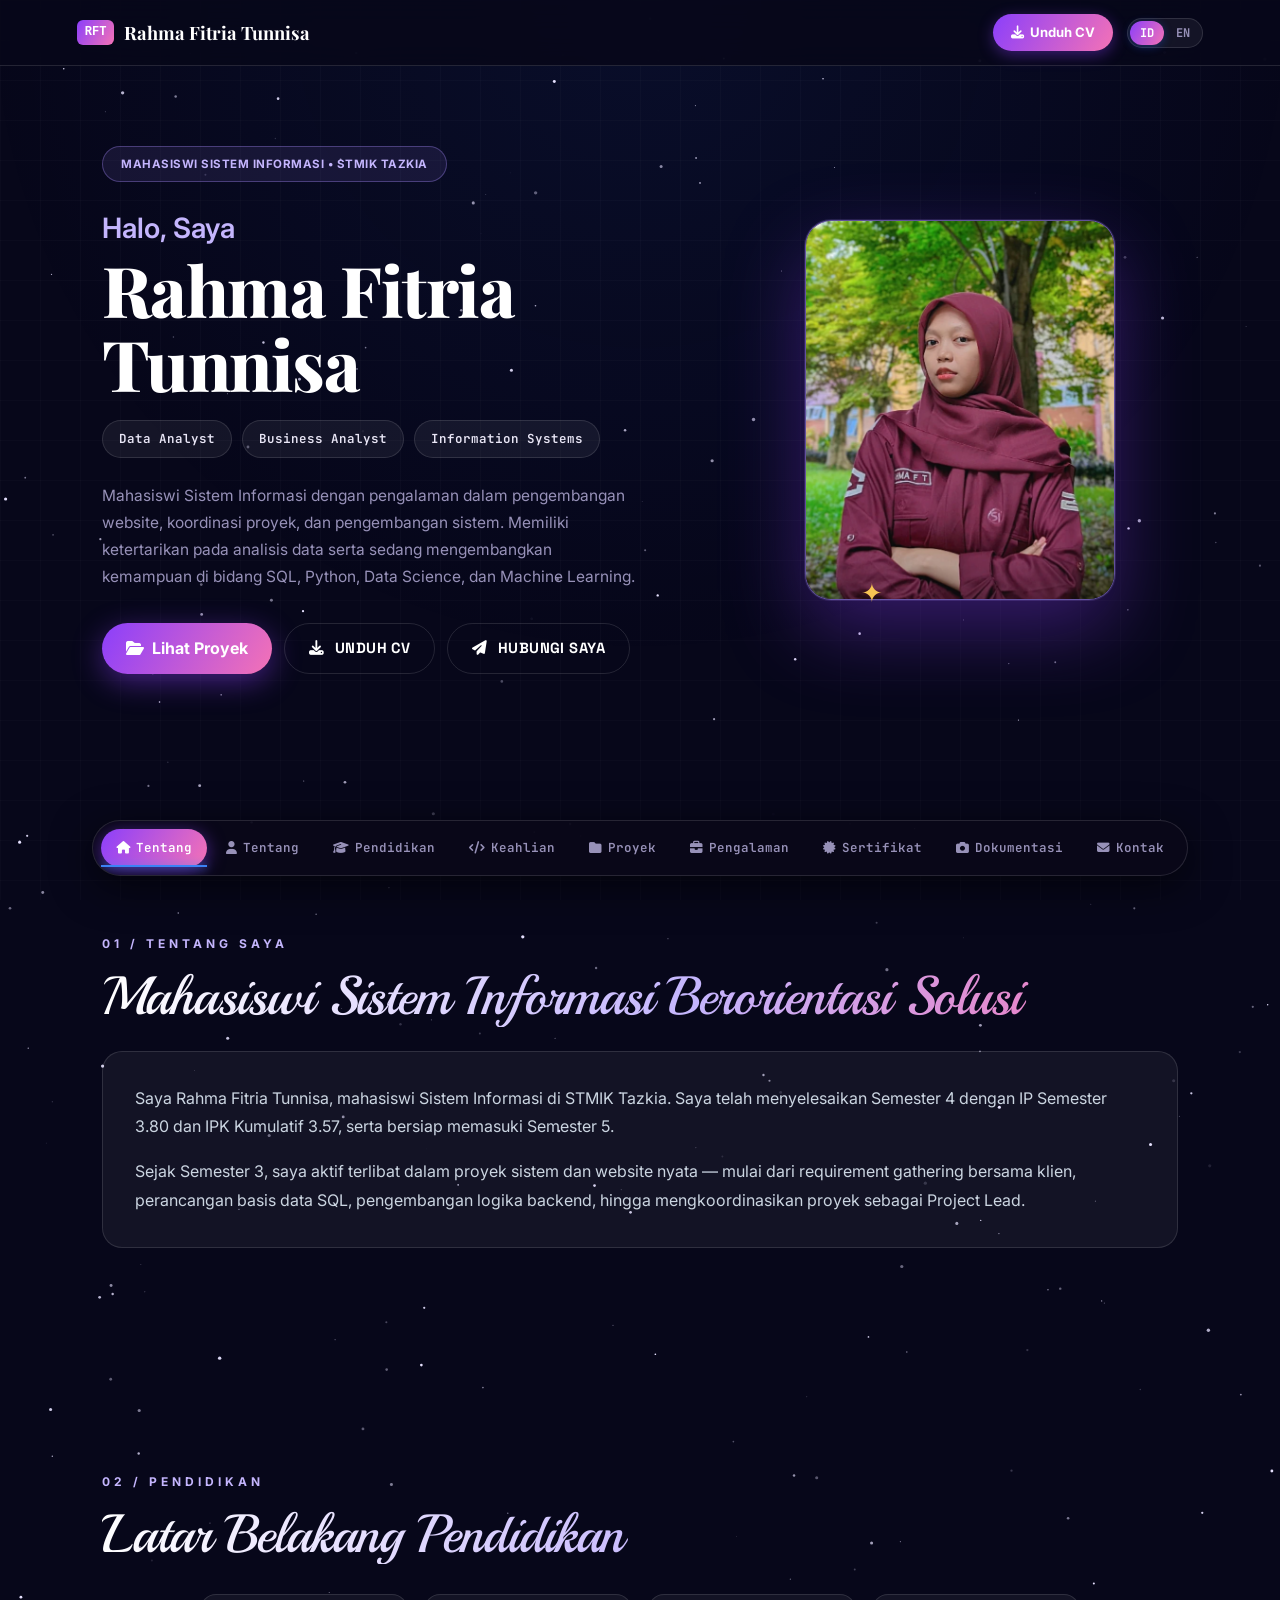
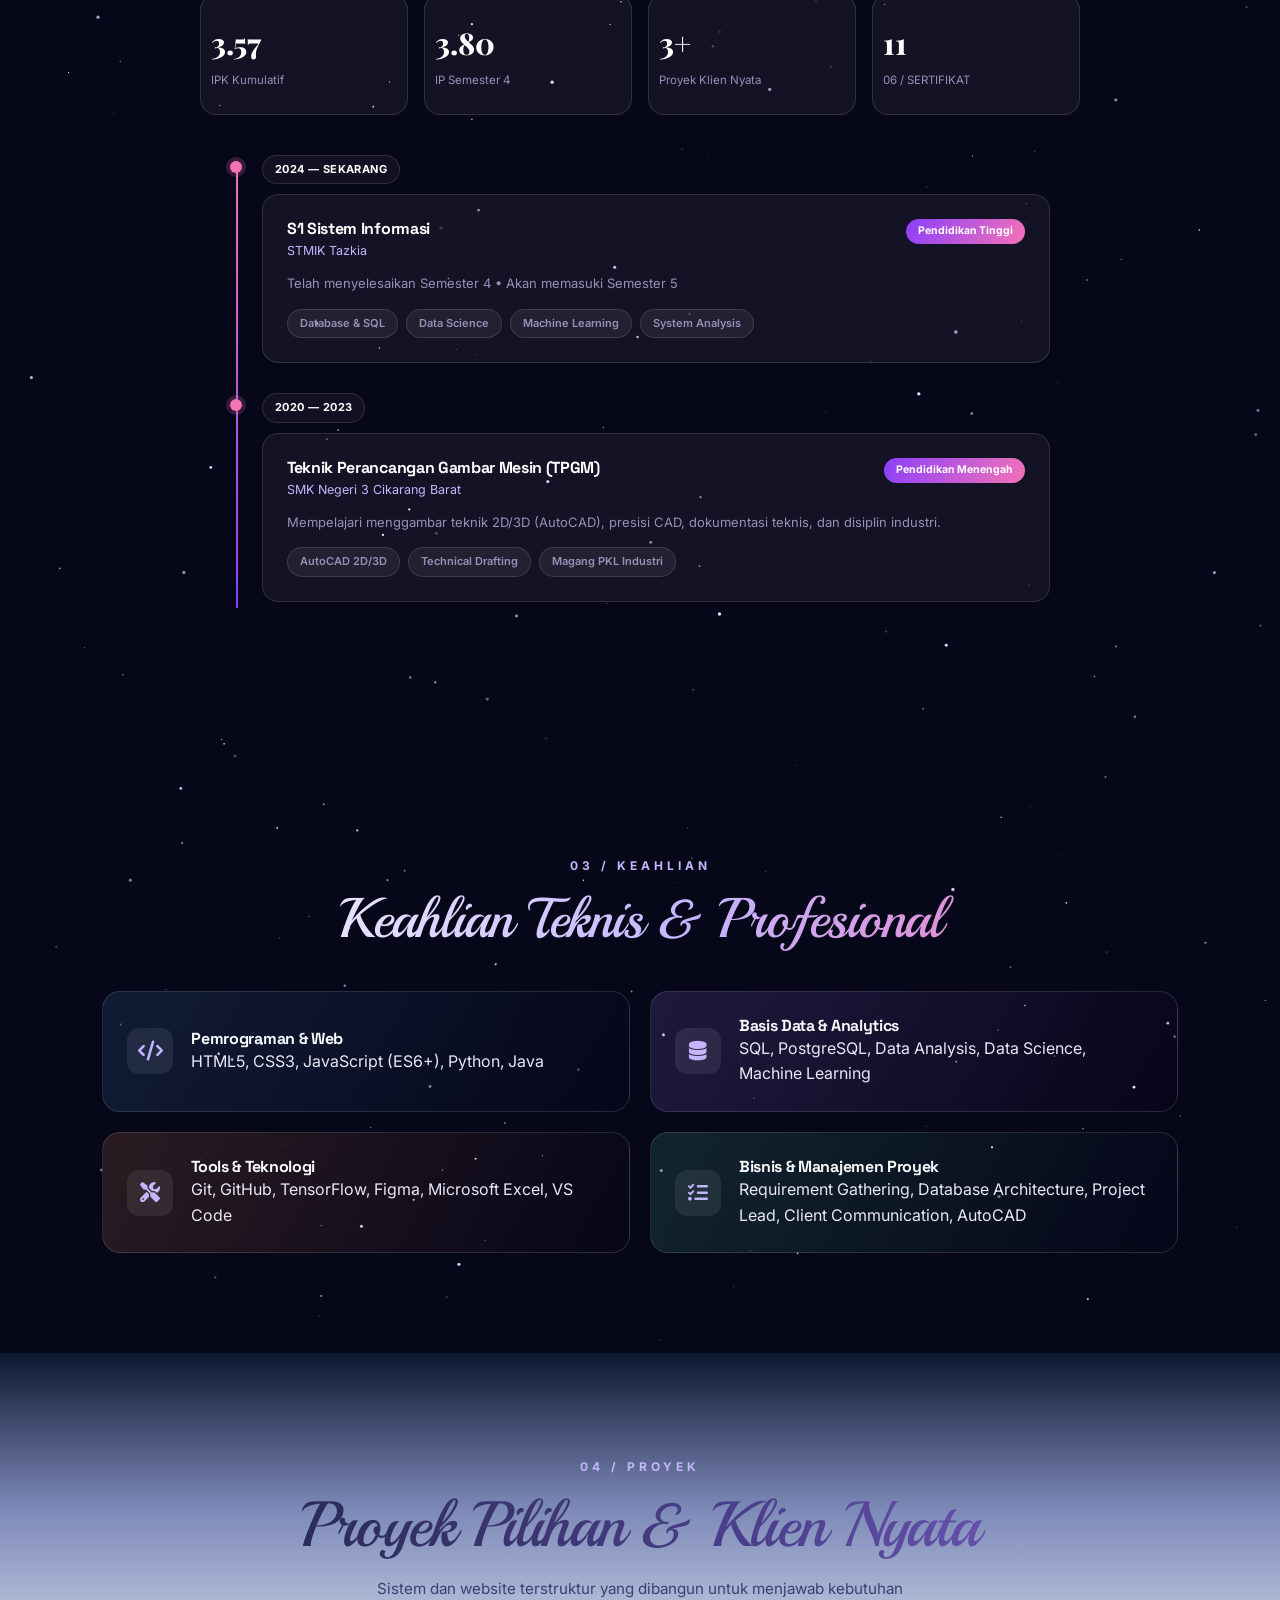
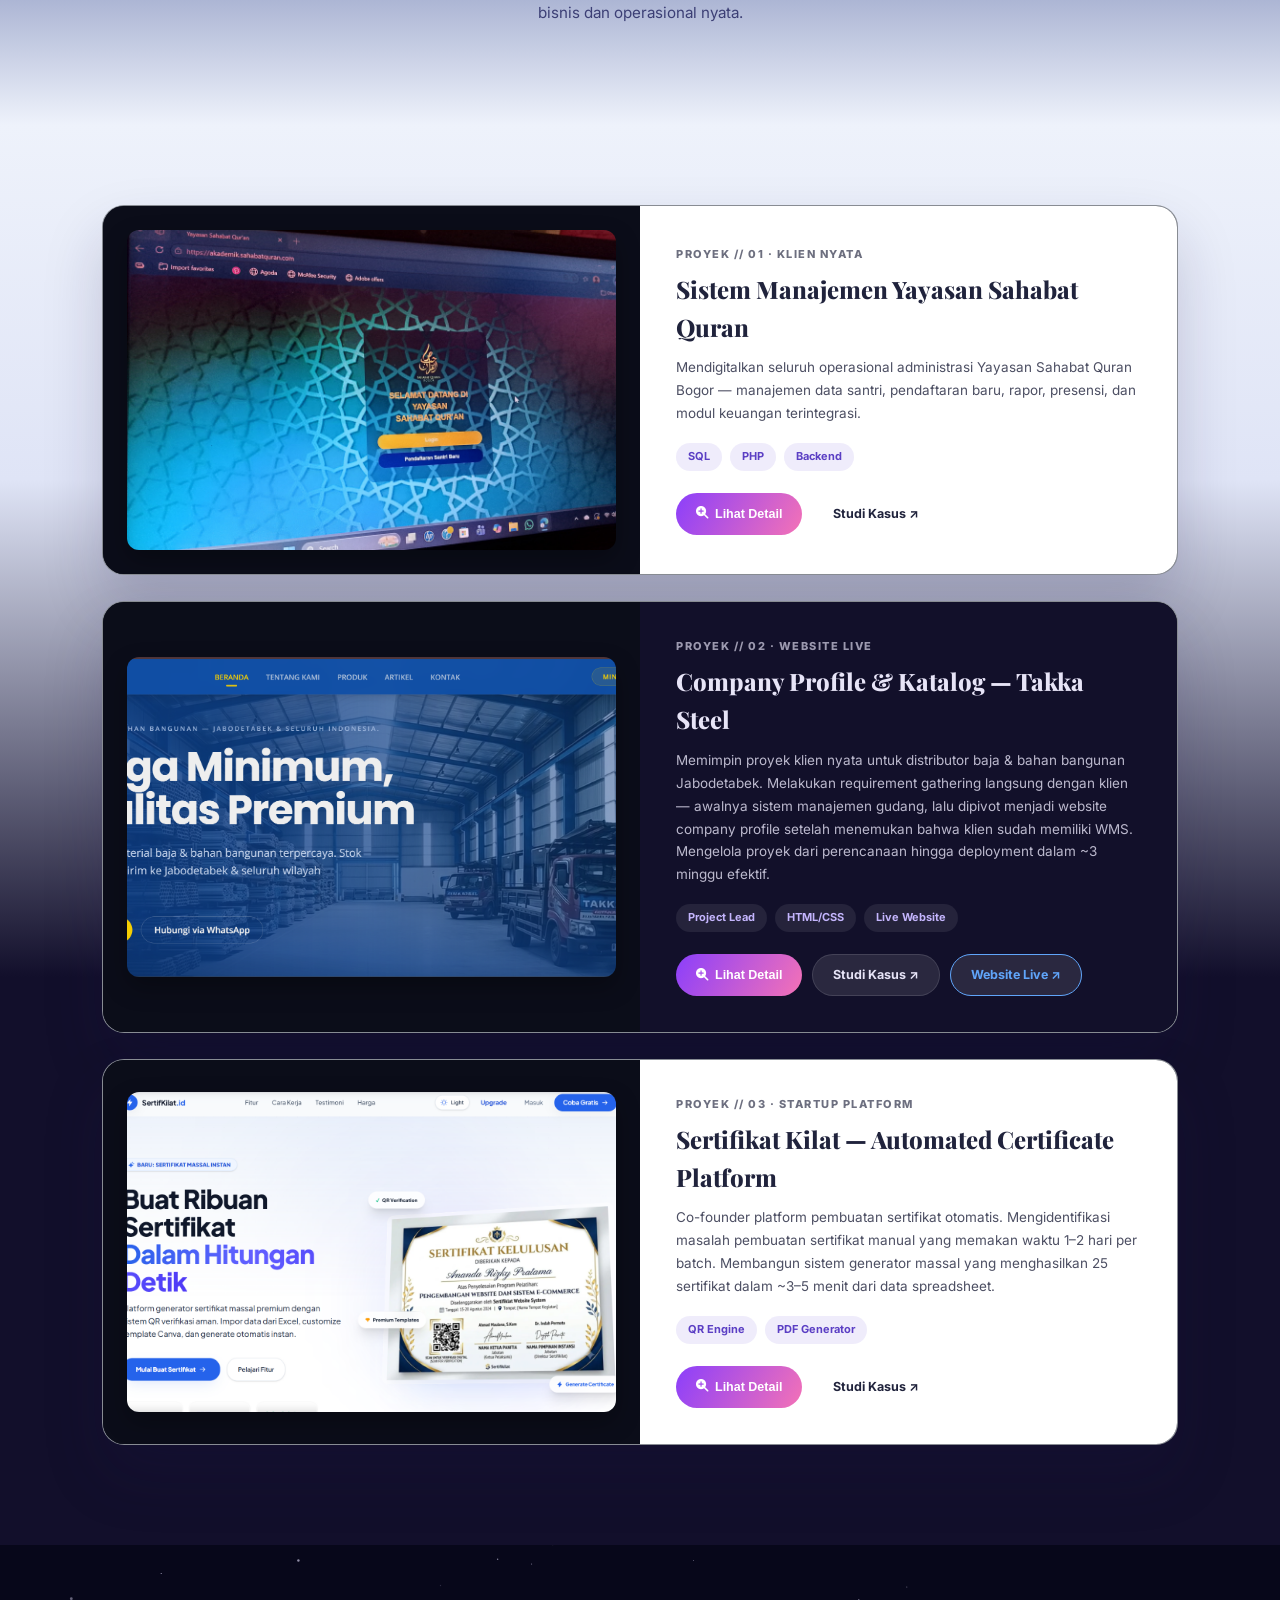
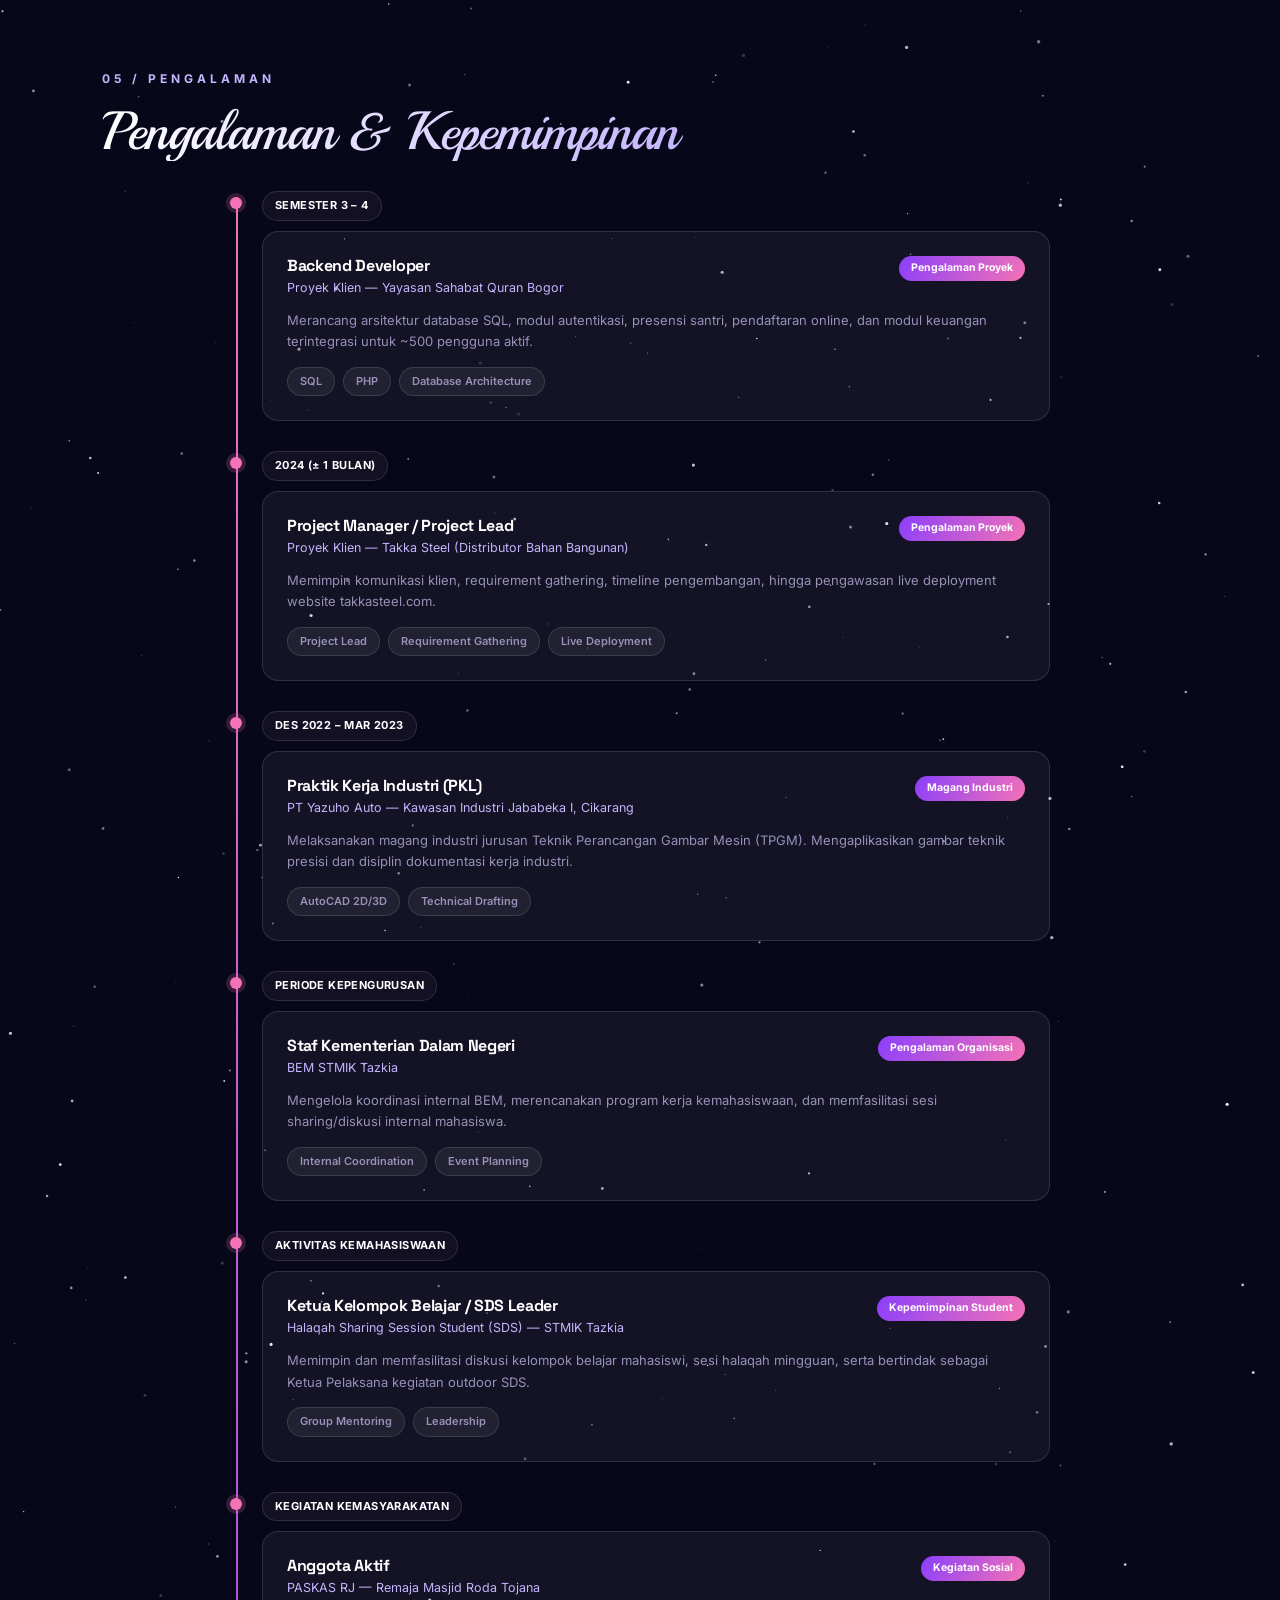
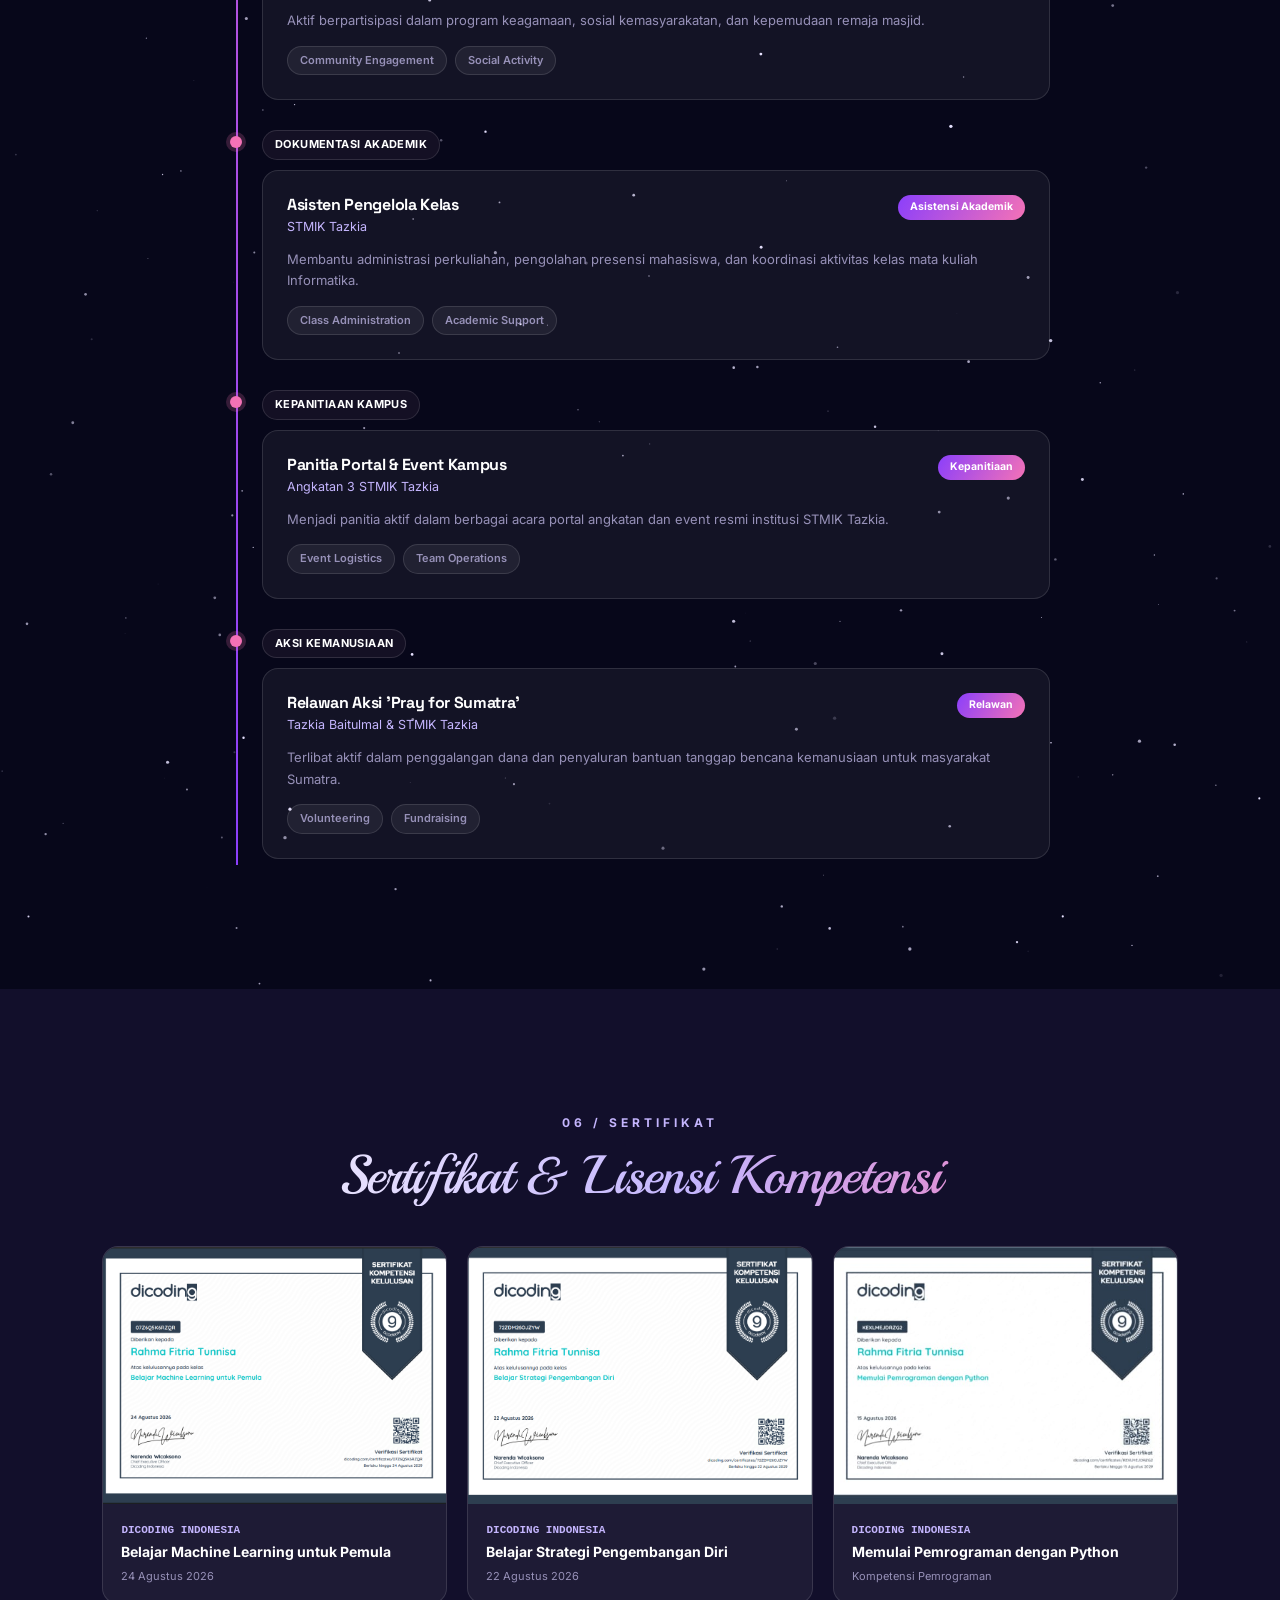
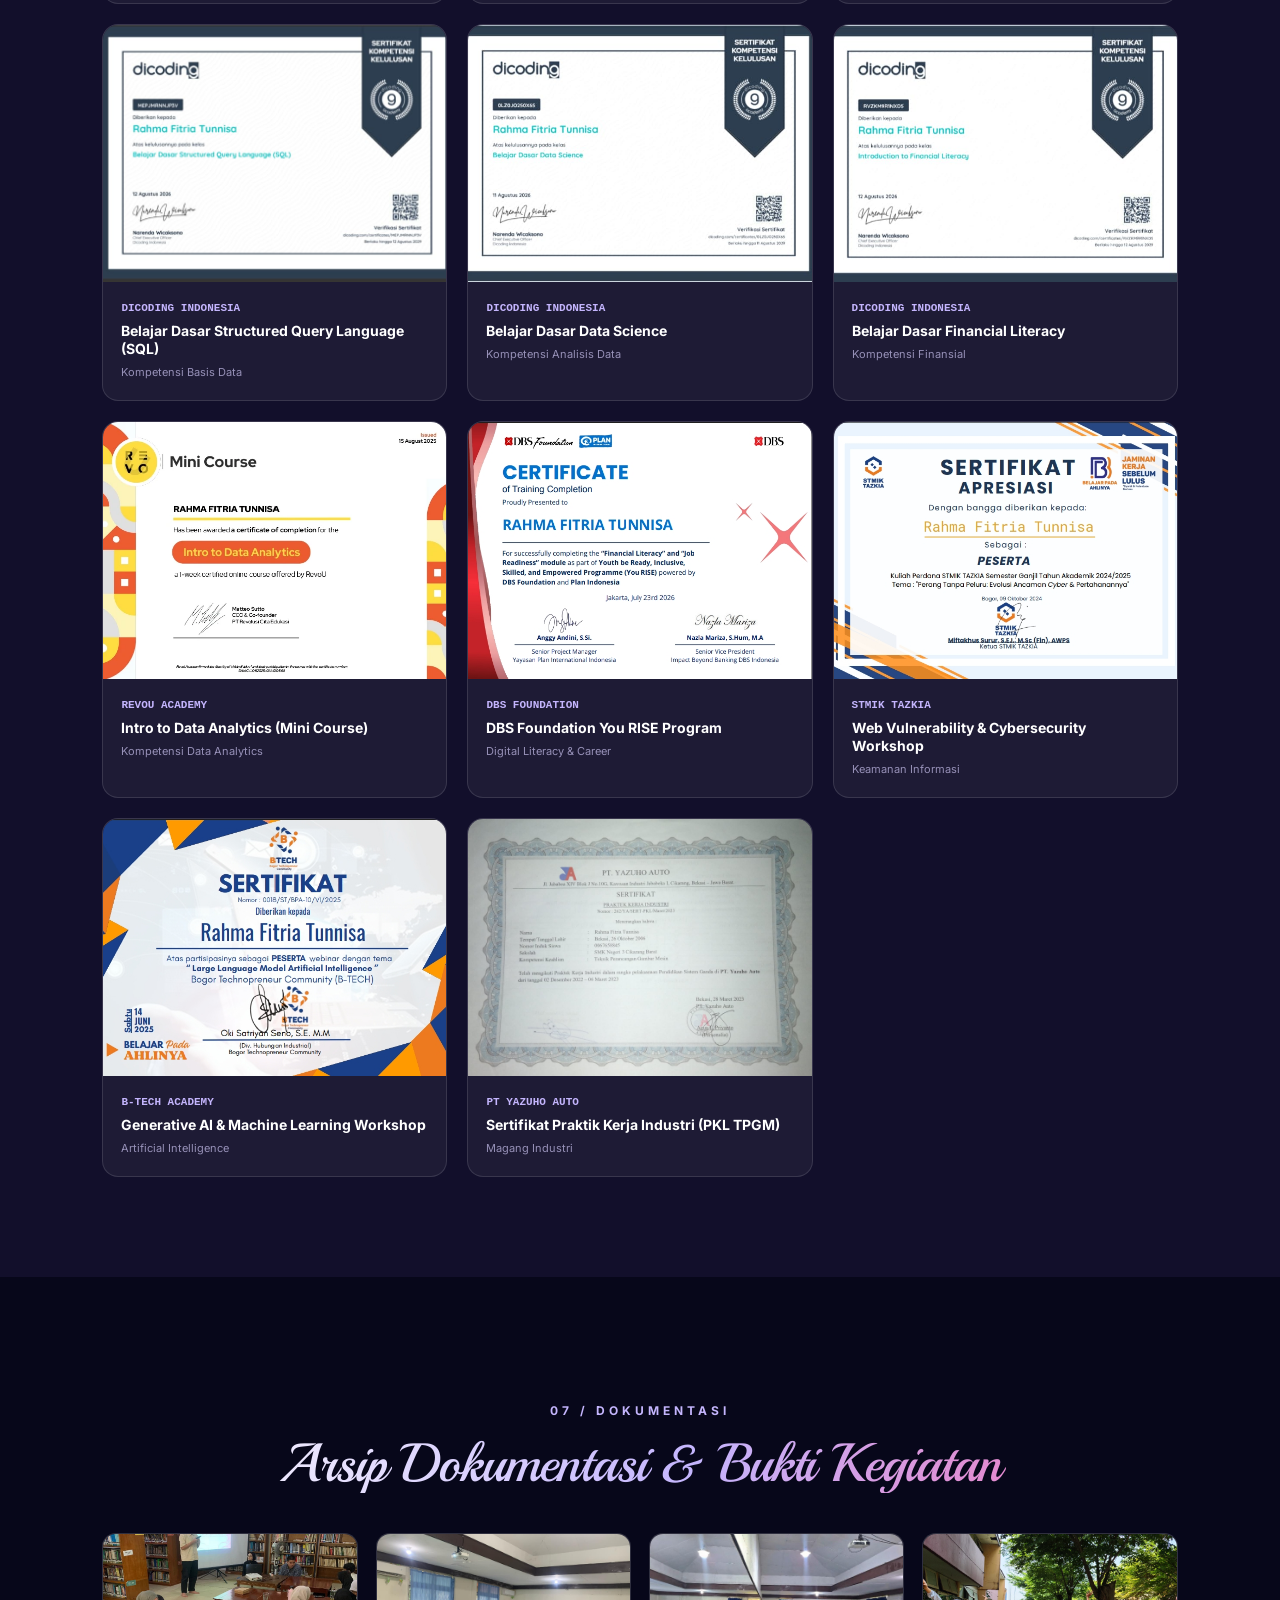
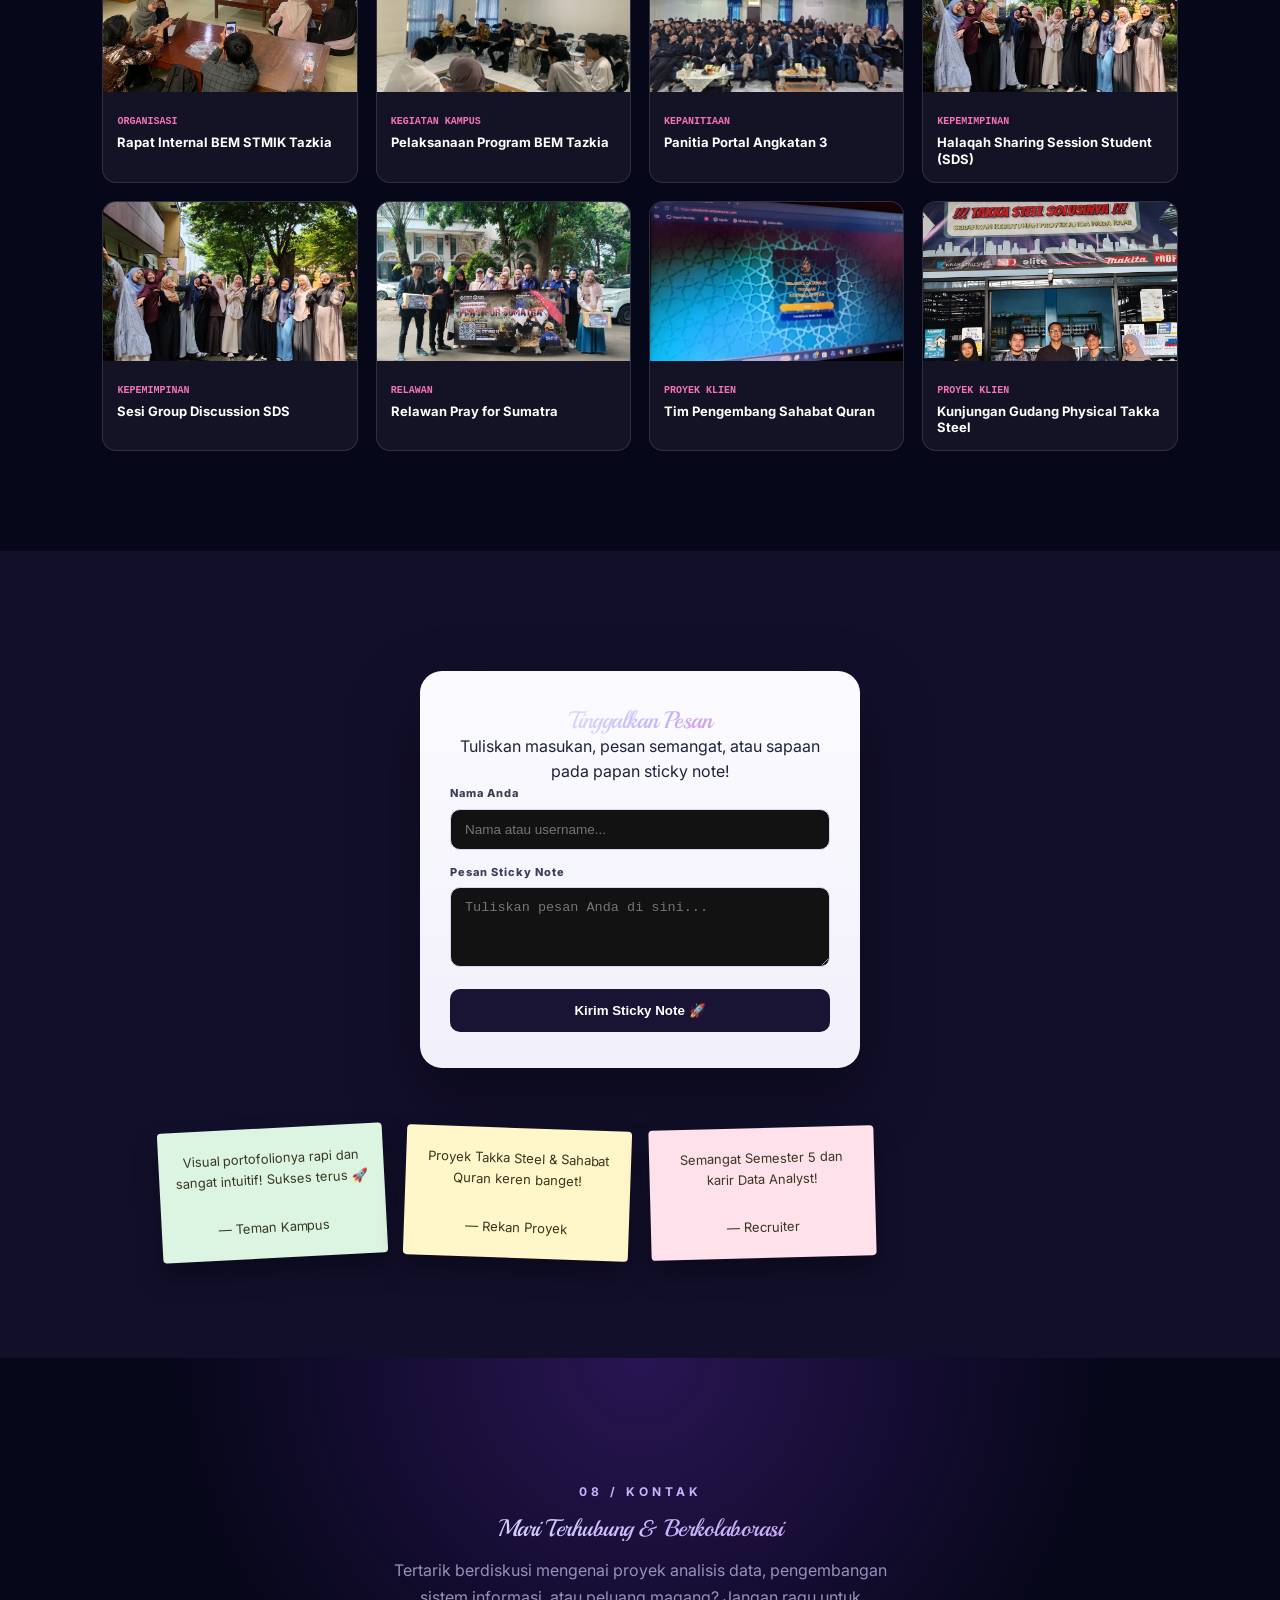
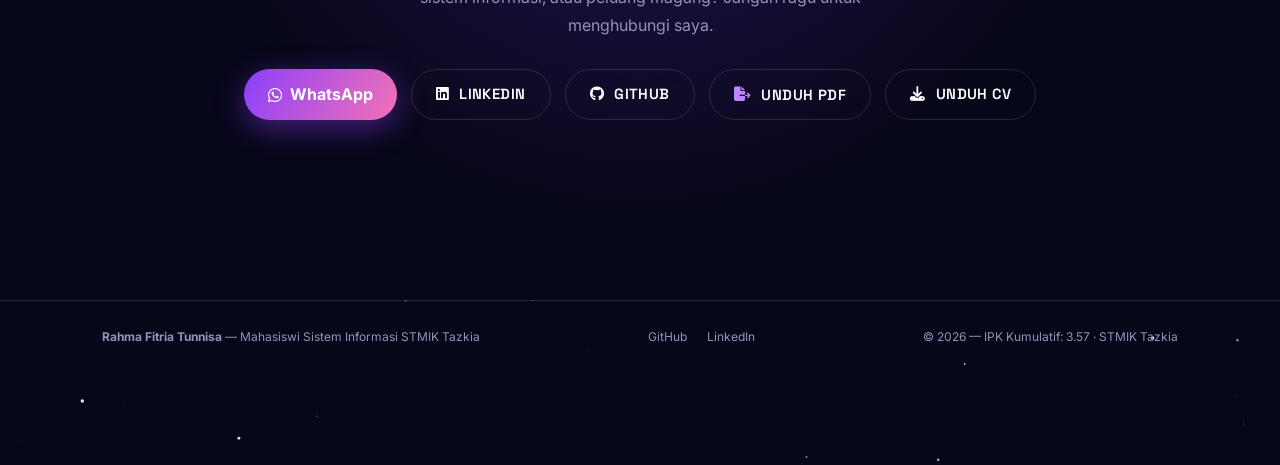
==== commit 5c4d3568: "update pdf" ====
--- a/portfolio.html
+++ b/portfolio.html
@@ -1387,6 +1387,9 @@
       <a href="https://github.com/nisa262006" target="_blank" rel="noopener noreferrer" class="btn btn-outline" style="border-radius:100px; padding: 12px 24px; color:#fff; border-color:var(--glass-border);">
         <i class="fab fa-github"></i> GitHub
       </a>
+      <button type="button" id="contact-export-pdf" class="btn btn-outline" style="border-radius:100px; padding: 12px 24px; color:#fff; border-color:var(--glass-border); background: transparent; cursor: pointer;">
+        <i class="fas fa-file-export" style="color: #c084fc;"></i> <span data-i18n="contact.btn_export_pdf">Unduh PDF</span>
+      </button>
       <a href="assets/cv/Rahma-Fitria-Tunnisa-CV.pdf" download class="btn btn-outline" style="border-radius:100px; padding: 12px 24px; color:#fff; border-color:var(--glass-border);">
         <i class="fas fa-download"></i> Unduh CV
       </a>
@@ -1493,9 +1496,440 @@
         el.querySelector('.who').textContent = '— ' + name;
         board.prepend(el);
         document.getElementById('wnote').value = '';
-        document.getElementById('wname').value = '';
       });
     }
+
+    /* PDF Export Handler with Image Pre-loading Guard */
+    const printDeckBtn = document.getElementById('contact-export-pdf');
+    if (printDeckBtn) {
+      printDeckBtn.addEventListener('click', function(e) {
+        e.preventDefault();
+        const deck = document.getElementById('print-deck');
+        if (!deck) {
+          window.print();
+          return;
+        }
+        const imgs = Array.from(deck.querySelectorAll('img'));
+        const promises = imgs.map(function(img) {
+          if (img.complete && img.naturalHeight !== 0) {
+            return Promise.resolve();
+          }
+          return new Promise(function(resolve) {
+            img.onload = resolve;
+            img.onerror = resolve;
+          });
+        });
+
+        const prevCursor = document.body.style.cursor;
+        document.body.style.cursor = 'wait';
+
+        Promise.all(promises).then(function() {
+          document.body.style.cursor = prevCursor;
+          window.print();
+        }).catch(function() {
+          document.body.style.cursor = prevCursor;
+          window.print();
+        });
+      });
+    }
   </script>
+
+  <!-- SEPARATE PRINT-ONLY PRESENTATION DECK (Hidden on screen, active ONLY during window.print()) -->
+  <div id="print-deck" class="print-deck">
+
+    <!-- SLIDE 01: COVER WITH PROFILE PHOTO -->
+    <section class="pdf-slide theme-portfolio-pdf">
+      <div class="slide-header-bar">
+        <span class="slide-tag">COSMIC PORTFOLIO PRESENTATION</span>
+        <span class="slide-author-badge">RAHMA FITRIA TUNNISA</span>
+      </div>
+      <div class="slide-content-body">
+        <div class="cover-slide-layout">
+          <div class="cover-avatar-box">
+            <img src="assets/profile/profile.webp" alt="Rahma Fitria Tunnisa Profile">
+          </div>
+          <div class="cover-slide-content">
+            <div class="cover-eyebrow" data-i18n="hero.eyebrow">MAHASISWI SISTEM INFORMASI • STMIK TAZKIA</div>
+            <h1 class="cover-main-name" data-i18n="hero.name">Rahma Fitria Tunnisa</h1>
+            <div class="cover-role-line">Data Analyst &nbsp;|&nbsp; Business Analyst &nbsp;|&nbsp; Information Systems</div>
+            <div class="cover-pills">
+              <span class="cover-pill">IPK Kumulatif: 3.57 / 4.00</span>
+              <span class="cover-pill">Bogor, Jawa Barat, Indonesia</span>
+              <span class="cover-pill">rahmafitriatunnisa@gmail.com</span>
+            </div>
+          </div>
+        </div>
+      </div>
+      <div class="slide-footer-bar">
+        <span>Slide 01 / 10 — Cosmic Portfolio Cover</span>
+        <span>nisa262006.github.io/rahma-fitria-tunnisa/portfolio.html</span>
+      </div>
+    </section>
+
+    <!-- SLIDE 02: ABOUT & EDUCATION -->
+    <section class="pdf-slide theme-portfolio-pdf">
+      <div class="slide-header-bar">
+        <span class="slide-tag">01 / PROFIL &amp; PENDIDIKAN</span>
+        <span class="slide-author-badge">RAHMA FITRIA TUNNISA</span>
+      </div>
+      <h2 class="slide-title" data-i18n="about.title">Profil Profesional &amp; Latar Belakang Akademik</h2>
+      <div class="slide-content-body">
+        <div class="slide-two-col">
+          <div class="slide-card-box">
+            <h3 class="slide-card-title">Ringkasan Eksekutif</h3>
+            <p class="slide-card-desc" data-i18n="about.bio_p1">
+              Mahasiswi Sistem Informasi STMIK Tazkia semester 4 yang berfokus pada Analisis Data, Pemodelan Proses Bisnis, dan Pengembangan Sistem Informasi Enterprise.
+            </p>
+            <p class="slide-card-desc" style="margin-top: 12px;" data-i18n="about.bio_p2">
+              Terbiasa mengolah data kompleks menggunakan SQL, Python, dan Spreadsheet untuk menghasilkan insight bisnis yang actionable serta membangun aplikasi web berbasis HTML, CSS, dan JavaScript.
+            </p>
+          </div>
+          <div class="slide-card-box">
+            <h3 class="slide-card-title">Pendidikan Formal</h3>
+            <div style="font-size: 11pt; font-weight: 700; color: #c084fc; margin-bottom: 4px;">S1 Sistem Informasi — STMIK Tazkia</div>
+            <div style="font-size: 9.5pt; color: #9791b8; margin-bottom: 10px;">2024 – Sekarang (Semester 4) &bull; Bogor, Indonesia</div>
+            <ul style="font-size: 9.5pt; color: #cbd5e1; margin: 0; padding-left: 18px; line-height: 1.7;">
+              <li>IPK Kumulatif: <strong>3.57 / 4.00</strong> (IPK Semester 4: <strong>3.80 / 4.00</strong>)</li>
+              <li>Peran Kampus: <strong>Asisten Pengelola Kelas</strong> (Manajemen Data Presensi &amp; Akademik)</li>
+              <li>Fokus Studi: Data Mining, Database Design, Enterprise Architecture, Business Analysis</li>
+            </ul>
+          </div>
+        </div>
+      </div>
+      <div class="slide-footer-bar">
+        <span>Slide 02 / 10 — About &amp; Academic Background</span>
+        <span>STMIK Tazkia — Information Systems</span>
+      </div>
+    </section>
+
+    <!-- SLIDE 03: SKILLS & COMPETENCY -->
+    <section class="pdf-slide theme-portfolio-pdf">
+      <div class="slide-header-bar">
+        <span class="slide-tag">02 / KEAHLIAN TEKNIS</span>
+        <span class="slide-author-badge">RAHMA FITRIA TUNNISA</span>
+      </div>
+      <h2 class="slide-title" data-i18n="skills.title">Keahlian Analisis Data &amp; Pengembangan Sistem</h2>
+      <div class="slide-content-body">
+        <div class="slide-three-cards">
+          <div class="slide-card-box">
+            <h3 class="slide-card-title"><i class="fas fa-database" style="color: #c084fc; margin-right: 6px;"></i> Data Analytics &amp; SQL</h3>
+            <ul style="font-size: 9.5pt; color: #cbd5e1; margin: 0; padding-left: 16px; line-height: 1.8;">
+              <li>SQL (Querying, Joins, Aggregation)</li>
+              <li>Data Cleaning &amp; Preprocessing</li>
+              <li>Python for Data Analysis (Pandas)</li>
+              <li>Spreadsheet &amp; Microsoft Excel</li>
+              <li>Basic Machine Learning Concepts</li>
+            </ul>
+          </div>
+          <div class="slide-card-box">
+            <h3 class="slide-card-title"><i class="fas fa-code" style="color: #c084fc; margin-right: 6px;"></i> Web &amp; System Dev</h3>
+            <ul style="font-size: 9.5pt; color: #cbd5e1; margin: 0; padding-left: 16px; line-height: 1.8;">
+              <li>HTML5 &amp; Vanilla CSS3</li>
+              <li>JavaScript ES6+ (DOM &amp; Logic)</li>
+              <li>Responsive Web Architecture</li>
+              <li>Git &amp; GitHub Version Control</li>
+              <li>REST API &amp; LocalStorage Integration</li>
+            </ul>
+          </div>
+          <div class="slide-card-box">
+            <h3 class="slide-card-title"><i class="fas fa-briefcase" style="color: #c084fc; margin-right: 6px;"></i> Business Analytics</h3>
+            <ul style="font-size: 9.5pt; color: #cbd5e1; margin: 0; padding-left: 16px; line-height: 1.8;">
+              <li>Business Process Mapping</li>
+              <li>Requirements Gathering &amp; Analysis</li>
+              <li>Project Leadership &amp; Management</li>
+              <li>Public Relations &amp; Communication</li>
+              <li>Problem Solving &amp; Critical Thinking</li>
+            </ul>
+          </div>
+        </div>
+      </div>
+      <div class="slide-footer-bar">
+        <span>Slide 03 / 10 — Technical Skills &amp; Stack</span>
+        <span>Data &amp; Systems Expertise</span>
+      </div>
+    </section>
+
+    <!-- SLIDE 04: PROJECT 01 - SAHABAT QURAN -->
+    <section class="pdf-slide theme-portfolio-pdf">
+      <div class="slide-header-bar">
+        <span class="slide-tag">03 / PROYEK 01</span>
+        <span class="slide-author-badge">RAHMA FITRIA TUNNISA</span>
+      </div>
+      <h2 class="slide-title">Sahabat Quran — Sistem Absensi &amp; Tabungan Santri</h2>
+      <div class="slide-content-body">
+        <div class="slide-case-study">
+          <div class="slide-card-box">
+            <p class="slide-card-desc" data-i18n="p1.desc">
+              Sistem manajemen berbasis web yang dirancang khusus untuk memodernisasi administrasi lembaga pendidikan Quran.
+            </p>
+            <div style="margin: 14px 0; font-size: 9.5pt; line-height: 1.7; color: #cbd5e1;">
+              <div><strong>Peran:</strong> Project Manager &amp; Lead Full-Stack Developer</div>
+              <div><strong>Teknologi:</strong> HTML5, Vanilla CSS3, JavaScript ES6+, LocalStorage API</div>
+              <div><strong>Status:</strong> Live Production / Deployed</div>
+            </div>
+            <h4 style="font-size: 10.5pt; color: #c084fc; margin: 10px 0 4px 0;">Fitur Utama:</h4>
+            <ul style="font-size: 9pt; color: #cbd5e1; margin: 0; padding-left: 16px; line-height: 1.6;">
+              <li>Pencatatan presensi santri dan rekap mutabaah harian</li>
+              <li>Pencatatan tabungan dan saldo keuangan santri transparan</li>
+              <li>Export laporan berkala dalam format PDF/Excel</li>
+            </ul>
+          </div>
+          <div class="case-img-box">
+            <img src="assets/projects/sahabat-quran/WhatsApp Image 2026-08-11 at 13.10.09.WebP" alt="Sahabat Quran Dashboard Preview">
+          </div>
+        </div>
+      </div>
+      <div class="slide-footer-bar">
+        <span>Slide 04 / 10 — Project 01: Sahabat Quran</span>
+        <span>System Architecture &amp; Live UI</span>
+      </div>
+    </section>
+
+    <!-- SLIDE 05: PROJECT 02 - TAKKA STEEL -->
+    <section class="pdf-slide theme-portfolio-pdf">
+      <div class="slide-header-bar">
+        <span class="slide-tag">04 / PROYEK 02</span>
+        <span class="slide-author-badge">RAHMA FITRIA TUNNISA</span>
+      </div>
+      <h2 class="slide-title">Takka Steel — Website Company Profile &amp; Katalog Material</h2>
+      <div class="slide-content-body">
+        <div class="slide-case-study">
+          <div class="slide-card-box">
+            <p class="slide-card-desc" data-i18n="p2.desc">
+              Website profil perusahaan profesional untuk manufaktur dan distributor material baja konstruksi.
+            </p>
+            <div style="margin: 14px 0; font-size: 9.5pt; line-height: 1.7; color: #cbd5e1;">
+              <div><strong>Peran:</strong> Web Designer &amp; Developer</div>
+              <div><strong>Teknologi:</strong> Responsive HTML5, Modern CSS Animations, SEO Optimization</div>
+              <div><strong>Status:</strong> Client Deployed / Production</div>
+            </div>
+            <h4 style="font-size: 10.5pt; color: #c084fc; margin: 10px 0 4px 0;">Keunggulan Sistem:</h4>
+            <ul style="font-size: 9pt; color: #cbd5e1; margin: 0; padding-left: 16px; line-height: 1.6;">
+              <li>Katalog produk baja interaktif dengan spesifikasi teknis lengkap</li>
+              <li>Desain visual industrial modern dengan performa akses tinggi</li>
+              <li>Integrasi saluran komunikasi langsung ke WhatsApp sales</li>
+            </ul>
+          </div>
+          <div class="case-img-box">
+            <img src="assets/projects/takka-steel/Cuplikan layar 2026-08-11 130742.WebP" alt="Takka Steel Preview">
+          </div>
+        </div>
+      </div>
+      <div class="slide-footer-bar">
+        <span>Slide 05 / 10 — Project 02: Takka Steel</span>
+        <span>Company Profile &amp; Catalog</span>
+      </div>
+    </section>
+
+    <!-- SLIDE 06: PROJECT 03 - SERTIFIKAT KILAT -->
+    <section class="pdf-slide theme-portfolio-pdf">
+      <div class="slide-header-bar">
+        <span class="slide-tag">05 / PROYEK 03</span>
+        <span class="slide-author-badge">RAHMA FITRIA TUNNISA</span>
+      </div>
+      <h2 class="slide-title">Sertifikat Kilat — Generator Sertifikat &amp; Verifikasi QR</h2>
+      <div class="slide-content-body">
+        <div class="slide-case-study">
+          <div class="slide-card-box">
+            <p class="slide-card-desc" data-i18n="p3.desc">
+              Sistem generator sertifikat otomatis berbasis web untuk mempercepat penerbitan dokumen legalitas acara.
+            </p>
+            <div style="margin: 14px 0; font-size: 9.5pt; line-height: 1.7; color: #cbd5e1;">
+              <div><strong>Peran:</strong> Systems Analyst &amp; Front-End Engineer</div>
+              <div><strong>Teknologi:</strong> JavaScript Batch Processing, Canvas PDF Rendering, QR Verification</div>
+              <div><strong>Status:</strong> Functional Web App</div>
+            </div>
+            <h4 style="font-size: 10.5pt; color: #c084fc; margin: 10px 0 4px 0;">Inovasi Teknis:</h4>
+            <ul style="font-size: 9pt; color: #cbd5e1; margin: 0; padding-left: 16px; line-height: 1.6;">
+              <li>Generasi ratusan sertifikat PDF secara otomatis dari data spreadsheet</li>
+              <li>Matriks QR Code unik untuk validasi keaslian dokumen secara publik</li>
+              <li>Workflow pengiriman email sertifikat otomatis ke peserta</li>
+            </ul>
+          </div>
+          <div class="case-img-box">
+            <img src="assets/projects/sertifikat-kilat/Cuplikan layar 2026-08-11 132211.WebP" alt="Sertifikat Kilat Generator Engine">
+          </div>
+        </div>
+      </div>
+      <div class="slide-footer-bar">
+        <span>Slide 06 / 10 — Project 03: Sertifikat Kilat</span>
+        <span>Automation Engine &amp; QR Verification</span>
+      </div>
+    </section>
+
+    <!-- SLIDE 07: EXPERIENCE -->
+    <section class="pdf-slide theme-portfolio-pdf">
+      <div class="slide-header-bar">
+        <span class="slide-tag">06 / PENGALAMAN ORGANISASI</span>
+        <span class="slide-author-badge">RAHMA FITRIA TUNNISA</span>
+      </div>
+      <h2 class="slide-title" data-i18n="exp.title">Pengalaman Organisasi &amp; Kepemimpinan Kampus</h2>
+      <div class="slide-content-body">
+        <div class="slide-three-cards">
+          <div class="slide-card-box">
+            <div style="font-size: 8.5pt; color: #c084fc; font-weight: 700;" data-i18n="exp.role1_date">2024 – SEKARANG</div>
+            <h3 class="slide-card-title" style="margin-top: 4px;" data-i18n="exp.role1_title">Asisten Pengelola Kelas</h3>
+            <div style="font-size: 9pt; color: #9791b8; margin-bottom: 8px;" data-i18n="exp.role1_company">STMIK Tazkia</div>
+            <p class="slide-card-desc" data-i18n="exp.role1_desc">Mengelola administrasi akademik, rekapitulasi data presensi mahasiswa, serta membantu kelancaran operasional perkuliahan harian.</p>
+          </div>
+          <div class="slide-card-box">
+            <div style="font-size: 8.5pt; color: #c084fc; font-weight: 700;" data-i18n="exp.role2_date">2024</div>
+            <h3 class="slide-card-title" style="margin-top: 4px;" data-i18n="exp.role2_title">Panitia Portal &amp; Event Kampus</h3>
+            <div style="font-size: 9pt; color: #9791b8; margin-bottom: 8px;" data-i18n="exp.role2_company">Angkatan 3 STMIK Tazkia</div>
+            <p class="slide-card-desc" data-i18n="exp.role2_desc">Bertanggung jawab atas koordinasi publikasi, pengelolaan registrasi peserta, dan kelancaran alur acara kepanitiaan angkatan.</p>
+          </div>
+          <div class="slide-card-box">
+            <div style="font-size: 8.5pt; color: #c084fc; font-weight: 700;" data-i18n="exp.role3_date">2024</div>
+            <h3 class="slide-card-title" style="margin-top: 4px;" data-i18n="exp.role3_title">Relawan Aksi Kemanusiaan</h3>
+            <div style="font-size: 9pt; color: #9791b8; margin-bottom: 8px;" data-i18n="exp.role3_company">Tazkia Baitulmal ('Pray for Sumatra')</div>
+            <p class="slide-card-desc" data-i18n="exp.role3_desc">Mengkoordinasikan pengumpulan donasi, alokasi logistik, dan penyaluran bantuan untuk bencana alam Sumatra.</p>
+          </div>
+        </div>
+      </div>
+      <div class="slide-footer-bar">
+        <span>Slide 07 / 10 — Experience &amp; Leadership</span>
+        <span>STMIK Tazkia</span>
+      </div>
+    </section>
+
+    <!-- SLIDE 08: CERTIFICATIONS 3x2 GRID -->
+    <section class="pdf-slide theme-portfolio-pdf">
+      <div class="slide-header-bar">
+        <span class="slide-tag">07 / SERTIFIKASI KOMPETENSI</span>
+        <span class="slide-author-badge">RAHMA FITRIA TUNNISA</span>
+      </div>
+      <h2 class="slide-title">Sertifikasi Data Analytics, Programming &amp; Soft Skills</h2>
+      <div class="slide-content-body">
+        <div class="slide-cert-grid-3x2">
+          <div class="slide-cert-card-sm">
+            <div class="cert-img-container">
+              <img src="assets/certificates/ml.Webp" alt="Dicoding Machine Learning">
+            </div>
+            <h4 data-i18n="cert1.title">Belajar Machine Learning</h4>
+            <p>Dicoding Indonesia &bull; 2024</p>
+          </div>
+          <div class="slide-cert-card-sm">
+            <div class="cert-img-container">
+              <img src="assets/certificates/revou.WebP" alt="RevoU Academy">
+            </div>
+            <h4 data-i18n="cert5.title">Data Analytics Course</h4>
+            <p>RevoU Academy &bull; 2024</p>
+          </div>
+          <div class="slide-cert-card-sm">
+            <div class="cert-img-container">
+              <img src="assets/certificates/dbs.WebP" alt="DBS Foundation">
+            </div>
+            <h4 data-i18n="cert6.title">Financial Literacy</h4>
+            <p>DBS Foundation &bull; 2024</p>
+          </div>
+          <div class="slide-cert-card-sm">
+            <div class="cert-img-container">
+              <img src="assets/certificates/sql.WebP" alt="Dicoding SQL">
+            </div>
+            <h4 data-i18n="cert4.title">Belajar Dasar SQL</h4>
+            <p>Dicoding Indonesia &bull; 2024</p>
+          </div>
+          <div class="slide-cert-card-sm">
+            <div class="cert-img-container">
+              <img src="assets/certificates/pyton.WebP" alt="Dicoding Python">
+            </div>
+            <h4 data-i18n="cert3.title">Memulai Python</h4>
+            <p>Dicoding Indonesia &bull; 2024</p>
+          </div>
+          <div class="slide-cert-card-sm">
+            <div class="cert-img-container">
+              <img src="assets/certificates/pengembang.WebP" alt="Dicoding Soft Skills">
+            </div>
+            <h4 data-i18n="cert2.title">Pengembangan Diri</h4>
+            <p>Dicoding Indonesia &bull; 2024</p>
+          </div>
+        </div>
+      </div>
+      <div class="slide-footer-bar">
+        <span>Slide 08 / 10 — Certifications (3&times;2 Grid)</span>
+        <span>Verified Credentials</span>
+      </div>
+    </section>
+
+    <!-- SLIDE 09: DOCUMENTATION 4x2 GRID -->
+    <section class="pdf-slide theme-portfolio-pdf">
+      <div class="slide-header-bar">
+        <span class="slide-tag">08 / DOKUMENTASI KEGIATAN</span>
+        <span class="slide-author-badge">RAHMA FITRIA TUNNISA</span>
+      </div>
+      <h2 class="slide-title" data-i18n="gallery.title">Dokumentasi &amp; Bukti Kegiatan Lapangan</h2>
+      <div class="slide-content-body">
+        <div class="slide-doc-grid-4x2">
+          <div class="slide-doc-card">
+            <img src="assets/documentation/organization/bem-1.WebP" alt="BEM Sharing Session">
+            <div class="slide-doc-card-title">BEM — Sharing Session</div>
+          </div>
+          <div class="slide-doc-card">
+            <img src="assets/documentation/organization/bem-2.WebP" alt="BEM Internal Discussion">
+            <div class="slide-doc-card-title">BEM — Diskusi Internal</div>
+          </div>
+          <div class="slide-doc-card">
+            <img src="assets/documentation/teamwork/panitia-portal.WebP" alt="Panitia Portal Angkatan 3">
+            <div class="slide-doc-card-title">Angkatan 3 — Panitia Portal</div>
+          </div>
+          <div class="slide-doc-card">
+            <img src="assets/documentation/teamwork/sds/holakoh.WebP" alt="SDS Outdoor Leadership">
+            <div class="slide-doc-card-title">SDS — Leadership Outdoor</div>
+          </div>
+          <div class="slide-doc-card">
+            <img src="assets/documentation/teamwork/sds/holakoh2.WebP" alt="Halaqah Student Sharing">
+            <div class="slide-doc-card-title">Halaqah — Student Sharing</div>
+          </div>
+          <div class="slide-doc-card">
+            <img src="assets/documentation/activities/sumatra.WebP" alt="Pray for Sumatra Relawan">
+            <div class="slide-doc-card-title">Pray for Sumatra — Relawan</div>
+          </div>
+          <div class="slide-doc-card">
+            <img src="assets/projects/sahabat-quran/WhatsApp Image 2026-08-11 at 13.10.09.WebP" alt="Tim Proyek Sahabat Quran">
+            <div class="slide-doc-card-title">Tim Proyek — Sahabat Quran</div>
+          </div>
+          <div class="slide-doc-card">
+            <img src="assets/projects/takka-steel/WhatsApp Image 2026-08-11 at 13.10.11.WebP" alt="Tim Proyek Takka Steel Visit">
+            <div class="slide-doc-card-title">Tim Proyek — Takka Steel Visit</div>
+          </div>
+        </div>
+      </div>
+      <div class="slide-footer-bar">
+        <span>Slide 09 / 10 — Activity Documentation (4&times;2 Grid)</span>
+        <span>STMIK Tazkia Field Evidence</span>
+      </div>
+    </section>
+
+    <!-- SLIDE 10: DEDICATED CONTACT SLIDE -->
+    <section class="pdf-slide theme-portfolio-pdf">
+      <div class="slide-header-bar">
+        <span class="slide-tag">09 / MARI TERHUBUNG</span>
+        <span class="slide-author-badge">RAHMA FITRIA TUNNISA</span>
+      </div>
+      <div class="slide-content-body cover-slide-content">
+        <div class="cover-eyebrow" data-i18n="contact.tag">08 / KONTAK &amp; KOLABORASI</div>
+        <h2 class="cover-main-name" style="font-size: 32pt;" data-i18n="contact.title">Mari Terhubung &amp; Berkolaborasi</h2>
+        <p style="font-size: 11pt; color: #cbd5e1; max-width: 700px; margin-bottom: 24px;" data-i18n="contact.subtitle">
+          Tertarik berdiskusi mengenai proyek analisis data, pengembangan sistem informasi, atau peluang magang? Jangan ragu untuk menghubungi saya.
+        </p>
+        <div class="slide-card-box" style="padding: 20px; max-width: 780px;">
+          <div style="display: grid; grid-template-columns: 1fr 1fr; gap: 14px; font-size: 10.5pt; color: #f8fafc;">
+            <div><strong>Nama Lengkap:</strong> Rahma Fitria Tunnisa</div>
+            <div><strong>Lokasi:</strong> Bogor, Jawa Barat, Indonesia</div>
+            <div><strong>Telepon / WhatsApp:</strong> 0888-1415-900</div>
+            <div><strong>Email:</strong> rahmafitriatunnisa@gmail.com</div>
+            <div><strong>LinkedIn:</strong> linkedin.com/in/rahma-fitria-tunnisa-91470b333</div>
+            <div><strong>GitHub:</strong> github.com/nisa262006</div>
+            <div style="grid-column: span 2;"><strong>Website Portofolio:</strong> nisa262006.github.io/rahma-fitria-tunnisa/portfolio.html</div>
+          </div>
+        </div>
+      </div>
+      <div class="slide-footer-bar">
+        <span>Slide 10 / 10 — Contact &amp; Collaboration</span>
+        <span>Thank You</span>
+      </div>
+    </section>
+
+  </div>
 </body>
 </html>
--- a/css/main.css
+++ b/css/main.css
@@ -2309,3 +2309,399 @@
   color: #94a3b8;
 }
 
+/* ============================================================
+   ISOLATED PRINT DECK & POWERPOINT 16:9 PDF EXPORT STYLES
+   ============================================================ */
+
+/* Hide print deck completely during normal screen browsing */
+#print-deck,
+.print-deck {
+  display: none !important;
+}
+
+@media print {
+  @page {
+    size: A4 landscape;
+    margin: 0;
+  }
+
+  html, body {
+    background: #070a12 !important;
+    color: #f8fafc !important;
+    font-family: 'Inter', -apple-system, BlinkMacSystemFont, "Segoe UI", Roboto, sans-serif !important;
+    margin: 0 !important;
+    padding: 0 !important;
+    width: 297mm !important;
+    height: 210mm !important;
+    -webkit-print-color-adjust: exact !important;
+    print-color-adjust: exact !important;
+  }
+
+  /* Hide all normal web elements */
+  body > *:not(#print-deck),
+  header, nav, main, footer, .navbar, .site-header, .site-footer, .modal-overlay, #back-to-top, #stars-canvas, .hero-bg, .hero-section, section {
+    display: none !important;
+  }
+
+  /* Show presentation deck ONLY */
+  #print-deck,
+  .print-deck {
+    display: block !important;
+    width: 297mm !important;
+    margin: 0 !important;
+    padding: 0 !important;
+    background: #070a12 !important;
+  }
+
+  .pdf-slide {
+    width: 297mm !important;
+    height: 210mm !important;
+    box-sizing: border-box !important;
+    padding: 10mm 15mm !important;
+    page-break-after: always !important;
+    break-after: page !important;
+    page-break-inside: avoid !important;
+    break-inside: avoid !important;
+    overflow: hidden !important;
+    position: relative !important;
+    display: flex !important;
+    flex-direction: column !important;
+    justify-content: space-between !important;
+    background: #0b0f19 !important;
+    border: none !important;
+  }
+
+  .pdf-slide:last-child {
+    page-break-after: auto !important;
+    break-after: auto !important;
+  }
+
+  /* Slide Themes */
+  .pdf-slide.theme-index-pdf {
+    background: #0b0f19 !important;
+    color: #f8fafc !important;
+  }
+
+  .pdf-slide.theme-portfolio-pdf {
+    background: #080612 !important;
+    color: #f8fafc !important;
+  }
+
+  /* Slide Header Bar */
+  .slide-header-bar {
+    display: flex !important;
+    justify-content: space-between !important;
+    align-items: center !important;
+    border-bottom: 2px solid rgba(255, 255, 255, 0.12) !important;
+    padding-bottom: 6px !important;
+    margin-bottom: 8px !important;
+  }
+
+  .slide-tag {
+    font-size: 10pt !important;
+    font-weight: 700 !important;
+    letter-spacing: 1px !important;
+    color: #60a5fa !important;
+  }
+
+  .theme-portfolio-pdf .slide-tag {
+    color: #c084fc !important;
+  }
+
+  .slide-author-badge {
+    font-size: 9pt !important;
+    color: #94a3b8 !important;
+  }
+
+  .slide-title {
+    font-size: 18pt !important;
+    font-weight: 800 !important;
+    color: #ffffff !important;
+    margin: 0 0 8px 0 !important;
+    line-height: 1.2 !important;
+  }
+
+  /* Slide Content Area */
+  .slide-content-body {
+    flex: 1 !important;
+    display: flex !important;
+    flex-direction: column !important;
+    justify-content: center !important;
+  }
+
+  /* Cover Slide Layout */
+  .cover-slide-layout {
+    display: grid !important;
+    grid-template-columns: 210px 1fr !important;
+    gap: 30px !important;
+    align-items: center !important;
+    height: 100% !important;
+  }
+
+  .cover-avatar-box {
+    width: 190px !important;
+    height: 190px !important;
+    border-radius: 50% !important;
+    border: 3px solid #60a5fa !important;
+    overflow: hidden !important;
+    box-shadow: 0 0 20px rgba(59, 130, 246, 0.3) !important;
+    background: #0f172a !important;
+  }
+
+  .theme-portfolio-pdf .cover-avatar-box {
+    border-color: #c084fc !important;
+    box-shadow: 0 0 20px rgba(168, 85, 247, 0.3) !important;
+  }
+
+  .cover-avatar-box img {
+    width: 100% !important;
+    height: 100% !important;
+    object-fit: cover !important;
+  }
+
+  .cover-slide-content {
+    display: flex !important;
+    flex-direction: column !important;
+    justify-content: center !important;
+  }
+
+  .cover-eyebrow {
+    font-size: 10.5pt !important;
+    font-weight: 700 !important;
+    color: #60a5fa !important;
+    letter-spacing: 1px !important;
+    margin-bottom: 6px !important;
+  }
+
+  .theme-portfolio-pdf .cover-eyebrow {
+    color: #c084fc !important;
+  }
+
+  .cover-main-name {
+    font-size: 32pt !important;
+    font-weight: 900 !important;
+    color: #ffffff !important;
+    margin: 0 0 8px 0 !important;
+    letter-spacing: -1px !important;
+    line-height: 1.1 !important;
+  }
+
+  .cover-role-line {
+    font-size: 13pt !important;
+    color: #94a3b8 !important;
+    margin-bottom: 16px !important;
+  }
+
+  .cover-pills {
+    display: flex !important;
+    gap: 10px !important;
+    margin-bottom: 16px !important;
+    flex-wrap: wrap !important;
+  }
+
+  .cover-pill {
+    padding: 5px 14px !important;
+    border-radius: 30px !important;
+    font-size: 9.5pt !important;
+    font-weight: 600 !important;
+    background: rgba(59, 130, 246, 0.15) !important;
+    color: #60a5fa !important;
+    border: 1px solid rgba(59, 130, 246, 0.3) !important;
+  }
+
+  .theme-portfolio-pdf .cover-pill {
+    background: rgba(168, 85, 247, 0.15) !important;
+    color: #c084fc !important;
+    border-color: rgba(168, 85, 247, 0.3) !important;
+  }
+
+  /* Two Column Slide Layout */
+  .slide-two-col {
+    display: grid !important;
+    grid-template-columns: 1fr 1fr !important;
+    gap: 20px !important;
+    height: 100% !important;
+    align-items: stretch !important;
+  }
+
+  .slide-card-box {
+    background: rgba(15, 23, 42, 0.85) !important;
+    border: 1px solid rgba(255, 255, 255, 0.12) !important;
+    border-radius: 10px !important;
+    padding: 18px !important;
+    box-sizing: border-box !important;
+    display: flex !important;
+    flex-direction: column !important;
+    justify-content: center !important;
+  }
+
+  .theme-portfolio-pdf .slide-card-box {
+    background: rgba(18, 16, 43, 0.85) !important;
+    border-color: rgba(168, 85, 247, 0.25) !important;
+  }
+
+  .slide-card-title {
+    font-size: 13.5pt !important;
+    font-weight: 700 !important;
+    color: #ffffff !important;
+    margin-bottom: 8px !important;
+  }
+
+  .slide-card-desc {
+    font-size: 9.5pt !important;
+    line-height: 1.55 !important;
+    color: #cbd5e1 !important;
+  }
+
+  /* 3 Card Grid Slide */
+  .slide-three-cards {
+    display: grid !important;
+    grid-template-columns: repeat(3, 1fr) !important;
+    gap: 16px !important;
+    height: 100% !important;
+    align-items: stretch !important;
+  }
+
+  /* Project Case Study Slide */
+  .slide-case-study {
+    display: grid !important;
+    grid-template-columns: 1.1fr 1.2fr !important;
+    gap: 20px !important;
+    align-items: center !important;
+    height: 100% !important;
+  }
+
+  .case-img-box {
+    width: 100% !important;
+    height: 310px !important;
+    border-radius: 8px !important;
+    overflow: hidden !important;
+    border: 1px solid rgba(255, 255, 255, 0.15) !important;
+    background: #020617 !important;
+    display: flex !important;
+    align-items: center !important;
+    justify-content: center !important;
+    padding: 6px !important;
+    box-sizing: border-box !important;
+  }
+
+  .case-img-box img {
+    max-width: 100% !important;
+    max-height: 100% !important;
+    object-fit: contain !important;
+    border-radius: 4px !important;
+  }
+
+  /* 3 columns x 2 rows Certifications Grid */
+  .slide-cert-grid-3x2 {
+    display: grid !important;
+    grid-template-columns: repeat(3, 1fr) !important;
+    grid-template-rows: repeat(2, 1fr) !important;
+    gap: 12px !important;
+    height: 100% !important;
+  }
+
+  .slide-cert-card-sm {
+    background: rgba(15, 23, 42, 0.85) !important;
+    border: 1px solid rgba(255, 255, 255, 0.12) !important;
+    border-radius: 8px !important;
+    padding: 10px !important;
+    display: flex !important;
+    flex-direction: column !important;
+    align-items: center !important;
+    justify-content: space-between !important;
+    text-align: center !important;
+    box-sizing: border-box !important;
+  }
+
+  .theme-portfolio-pdf .slide-cert-card-sm {
+    background: rgba(18, 16, 43, 0.85) !important;
+    border-color: rgba(168, 85, 247, 0.25) !important;
+  }
+
+  .slide-cert-card-sm .cert-img-container {
+    width: 100% !important;
+    height: 100px !important;
+    display: flex !important;
+    align-items: center !important;
+    justify-content: center !important;
+    background: #020617 !important;
+    border-radius: 6px !important;
+    padding: 4px !important;
+    margin-bottom: 6px !important;
+    box-sizing: border-box !important;
+  }
+
+  .slide-cert-card-sm img {
+    max-width: 100% !important;
+    max-height: 100% !important;
+    object-fit: contain !important;
+  }
+
+  .slide-cert-card-sm h4 {
+    font-size: 9.5pt !important;
+    font-weight: 700 !important;
+    color: #ffffff !important;
+    margin: 0 0 3px 0 !important;
+    line-height: 1.2 !important;
+  }
+
+  .slide-cert-card-sm p {
+    font-size: 8pt !important;
+    color: #94a3b8 !important;
+    margin: 0 !important;
+  }
+
+  /* 4 columns x 2 rows Documentation Grid */
+  .slide-doc-grid-4x2 {
+    display: grid !important;
+    grid-template-columns: repeat(4, 1fr) !important;
+    grid-template-rows: repeat(2, 1fr) !important;
+    gap: 12px !important;
+    height: 100% !important;
+  }
+
+  .slide-doc-card {
+    background: rgba(15, 23, 42, 0.85) !important;
+    border: 1px solid rgba(255, 255, 255, 0.12) !important;
+    border-radius: 8px !important;
+    padding: 8px !important;
+    display: flex !important;
+    flex-direction: column !important;
+    justify-content: space-between !important;
+    box-sizing: border-box !important;
+  }
+
+  .theme-portfolio-pdf .slide-doc-card {
+    background: rgba(18, 16, 43, 0.85) !important;
+    border-color: rgba(168, 85, 247, 0.25) !important;
+  }
+
+  .slide-doc-card img {
+    width: 100% !important;
+    height: 110px !important;
+    object-fit: cover !important;
+    border-radius: 6px !important;
+  }
+
+  .slide-doc-card-title {
+    font-size: 8.5pt !important;
+    font-weight: 700 !important;
+    color: #ffffff !important;
+    margin-top: 6px !important;
+    line-height: 1.2 !important;
+  }
+
+  /* Slide Footer */
+  .slide-footer-bar {
+    display: flex !important;
+    justify-content: space-between !important;
+    align-items: center !important;
+    border-top: 1px solid rgba(255, 255, 255, 0.1) !important;
+    padding-top: 6px !important;
+    font-size: 8.5pt !important;
+    color: #64748b !important;
+  }
+}
+
+
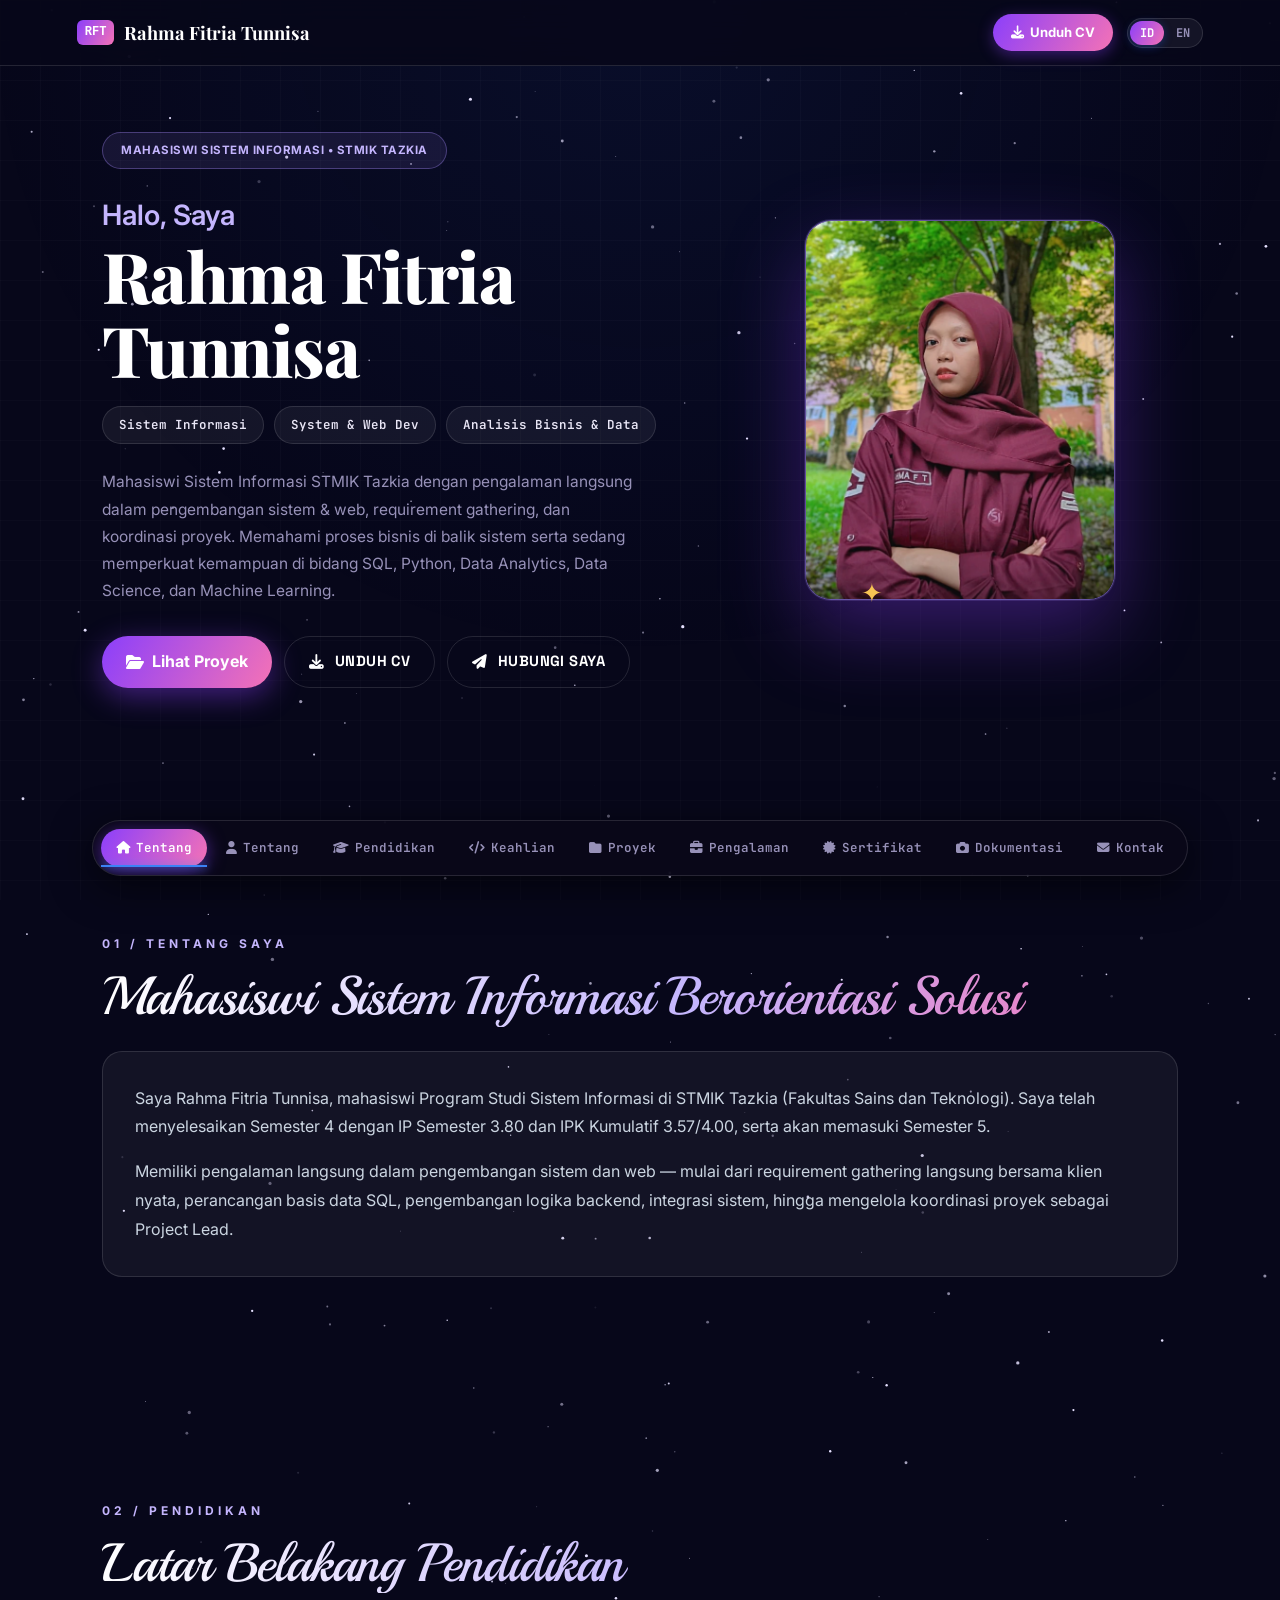
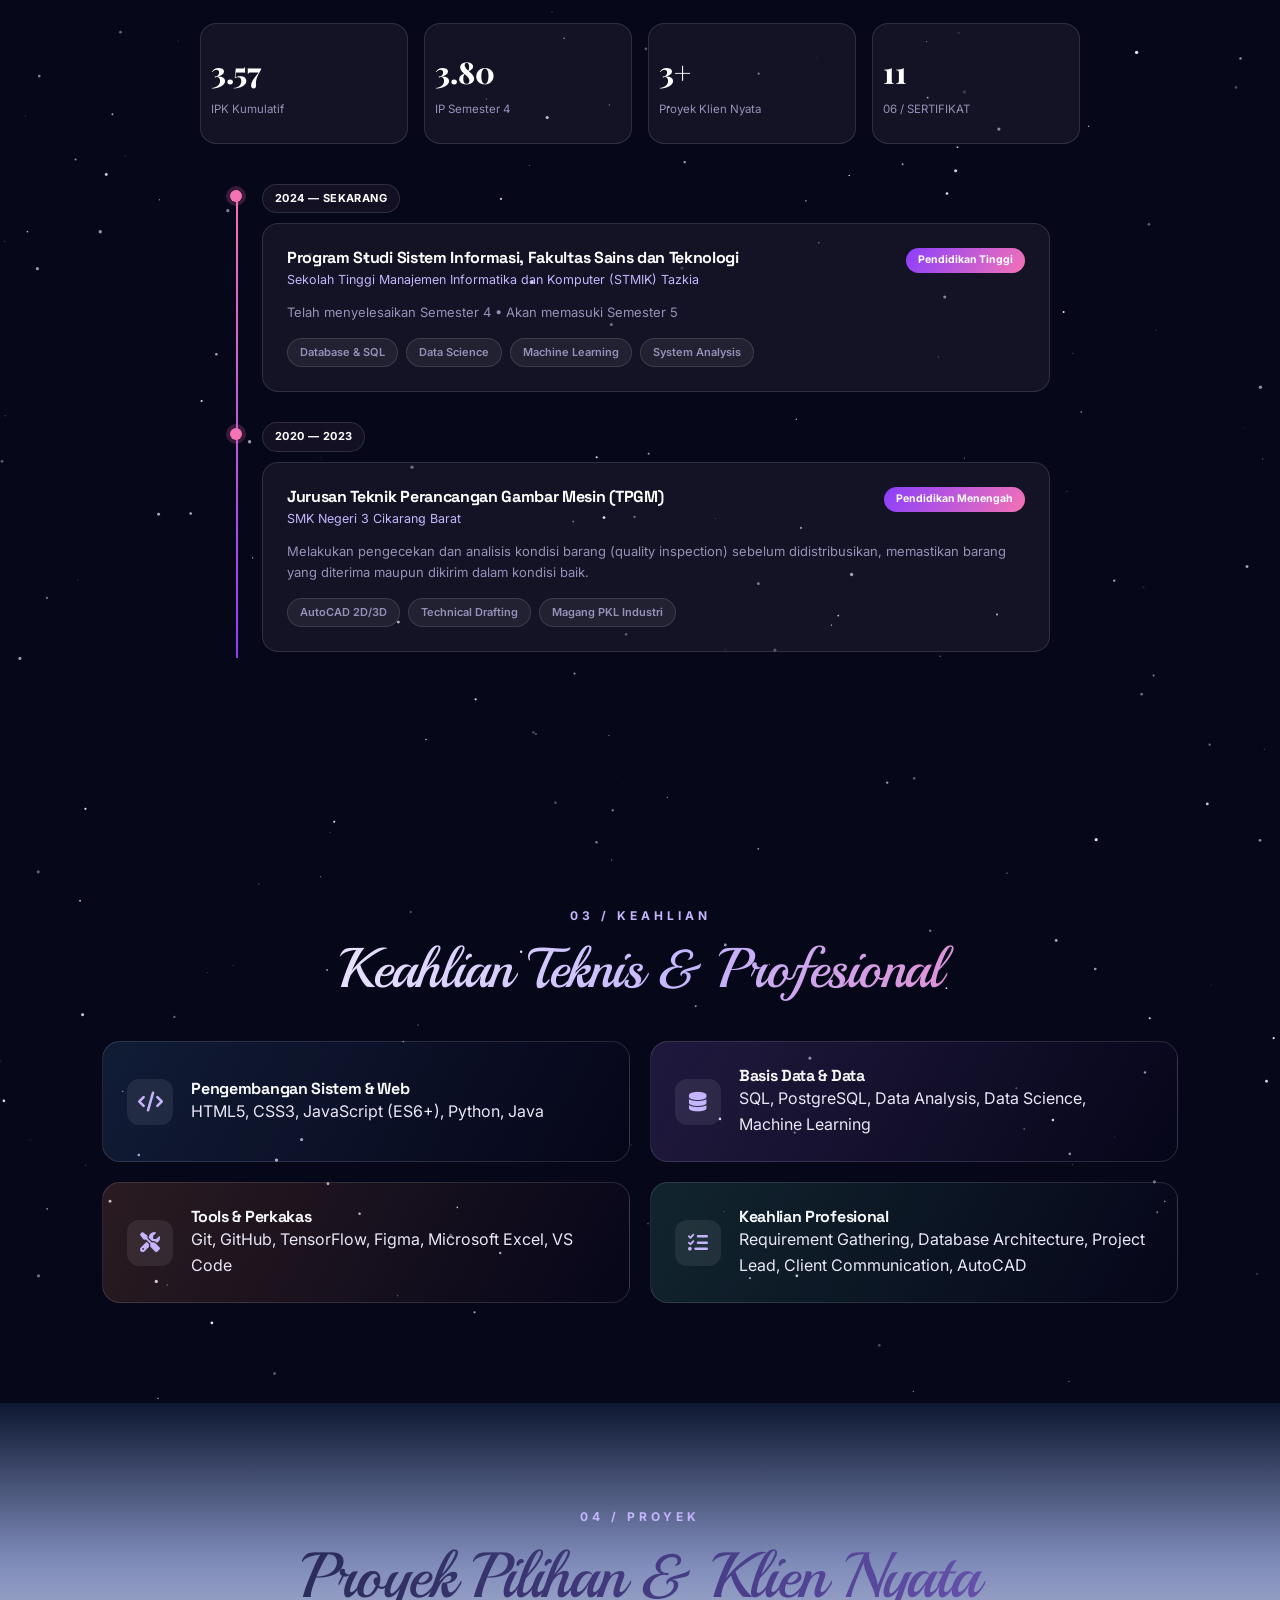
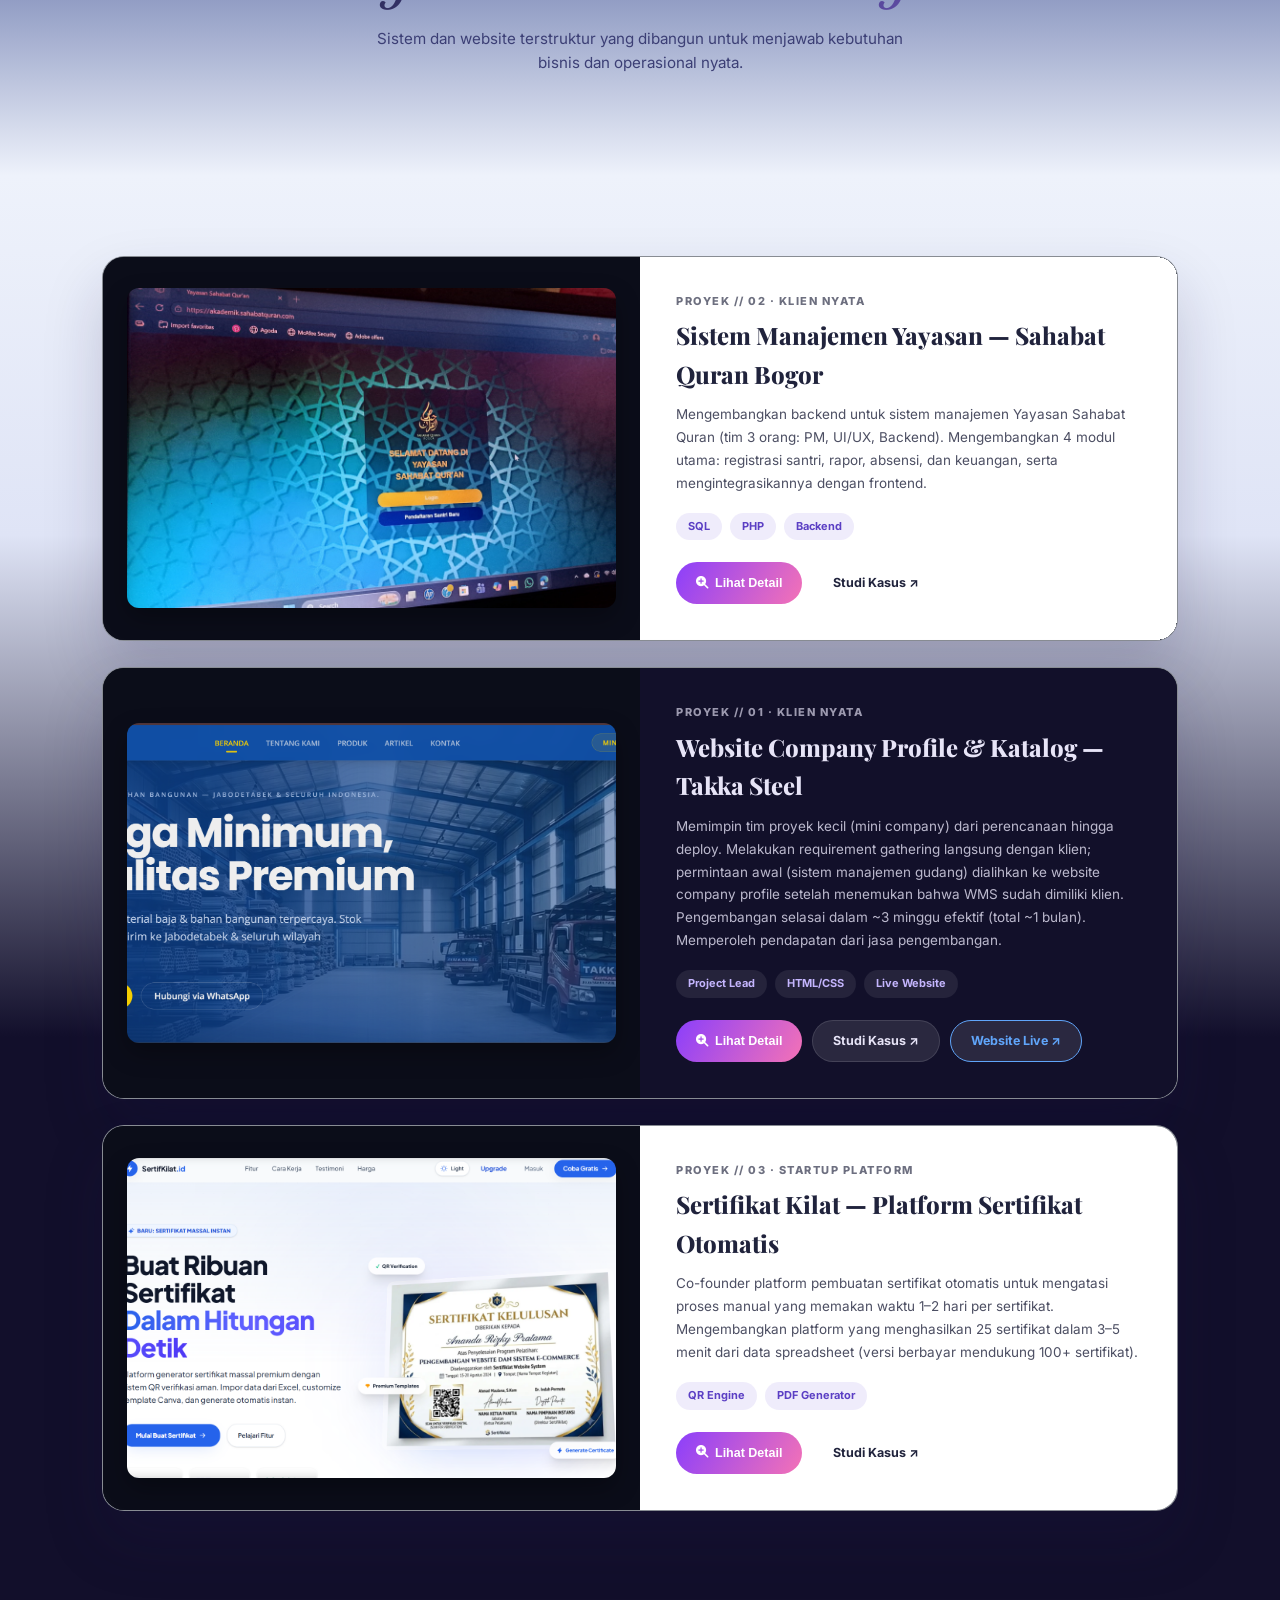
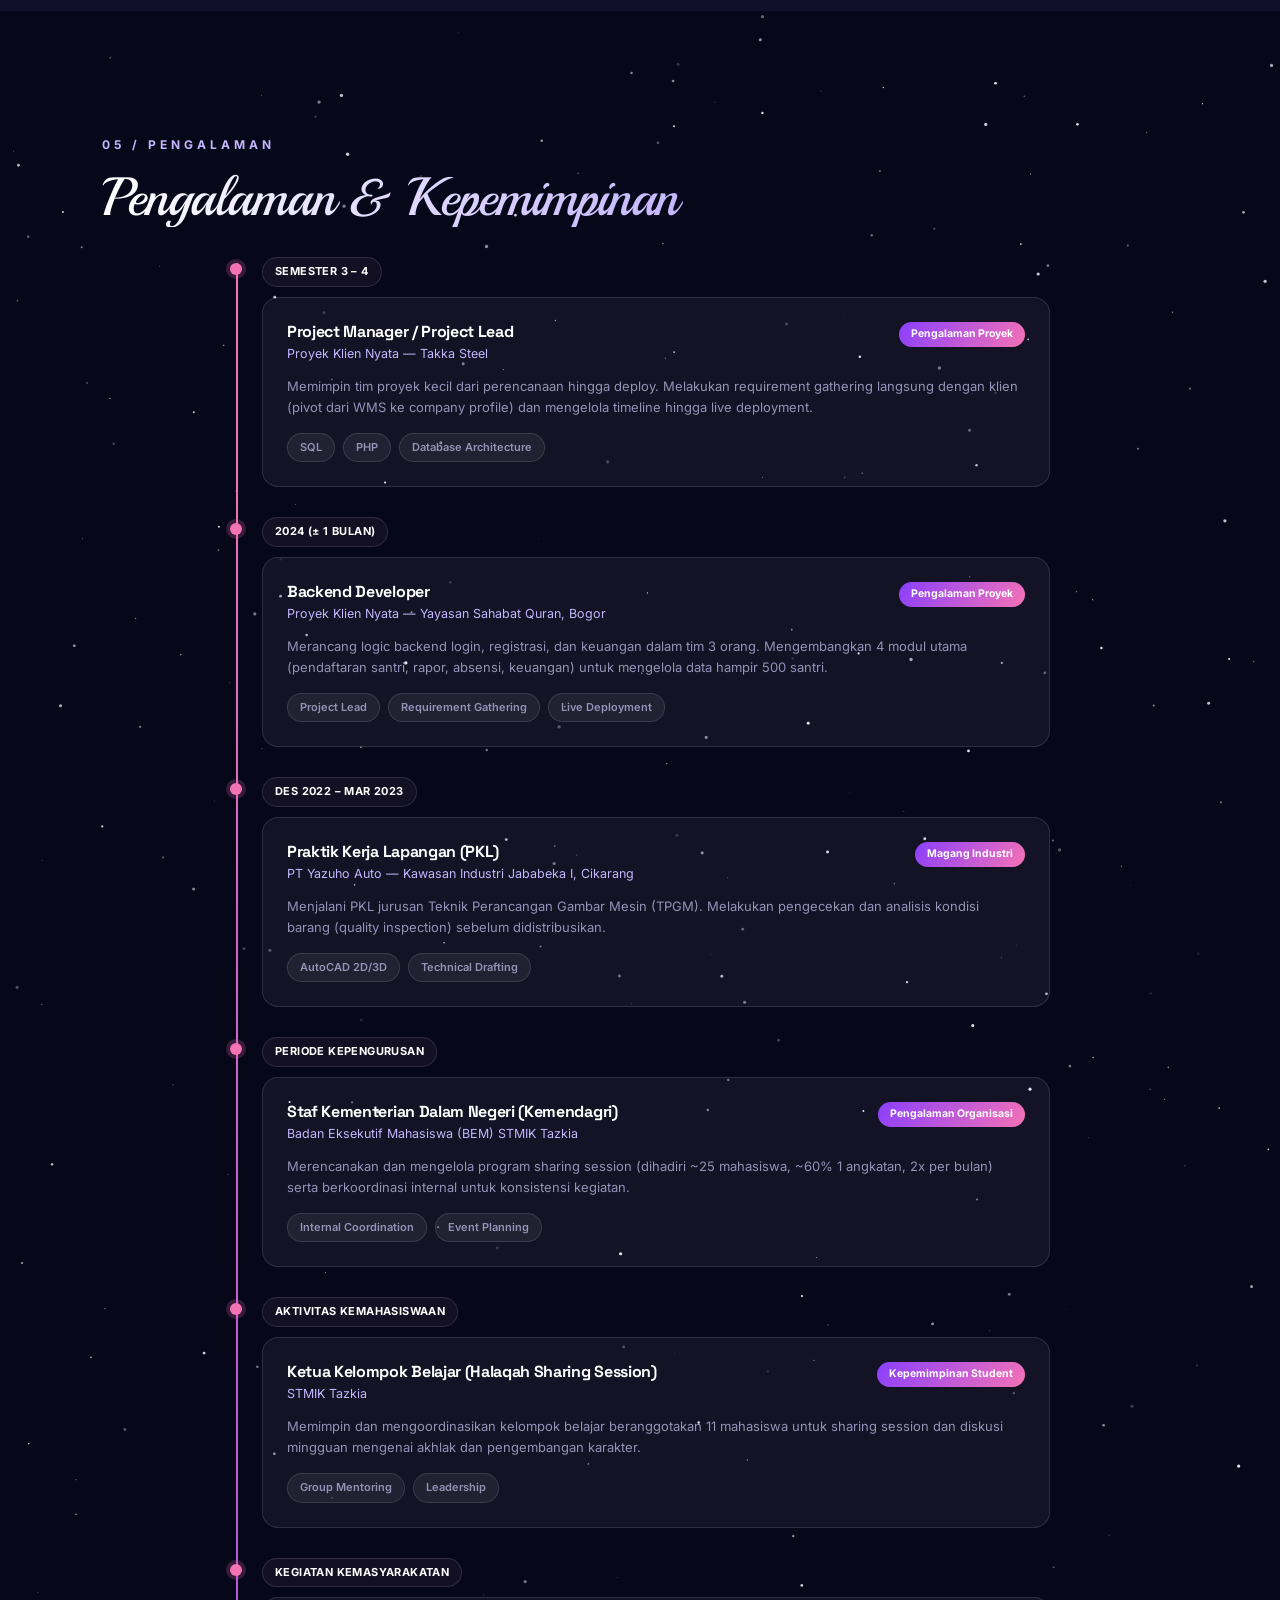
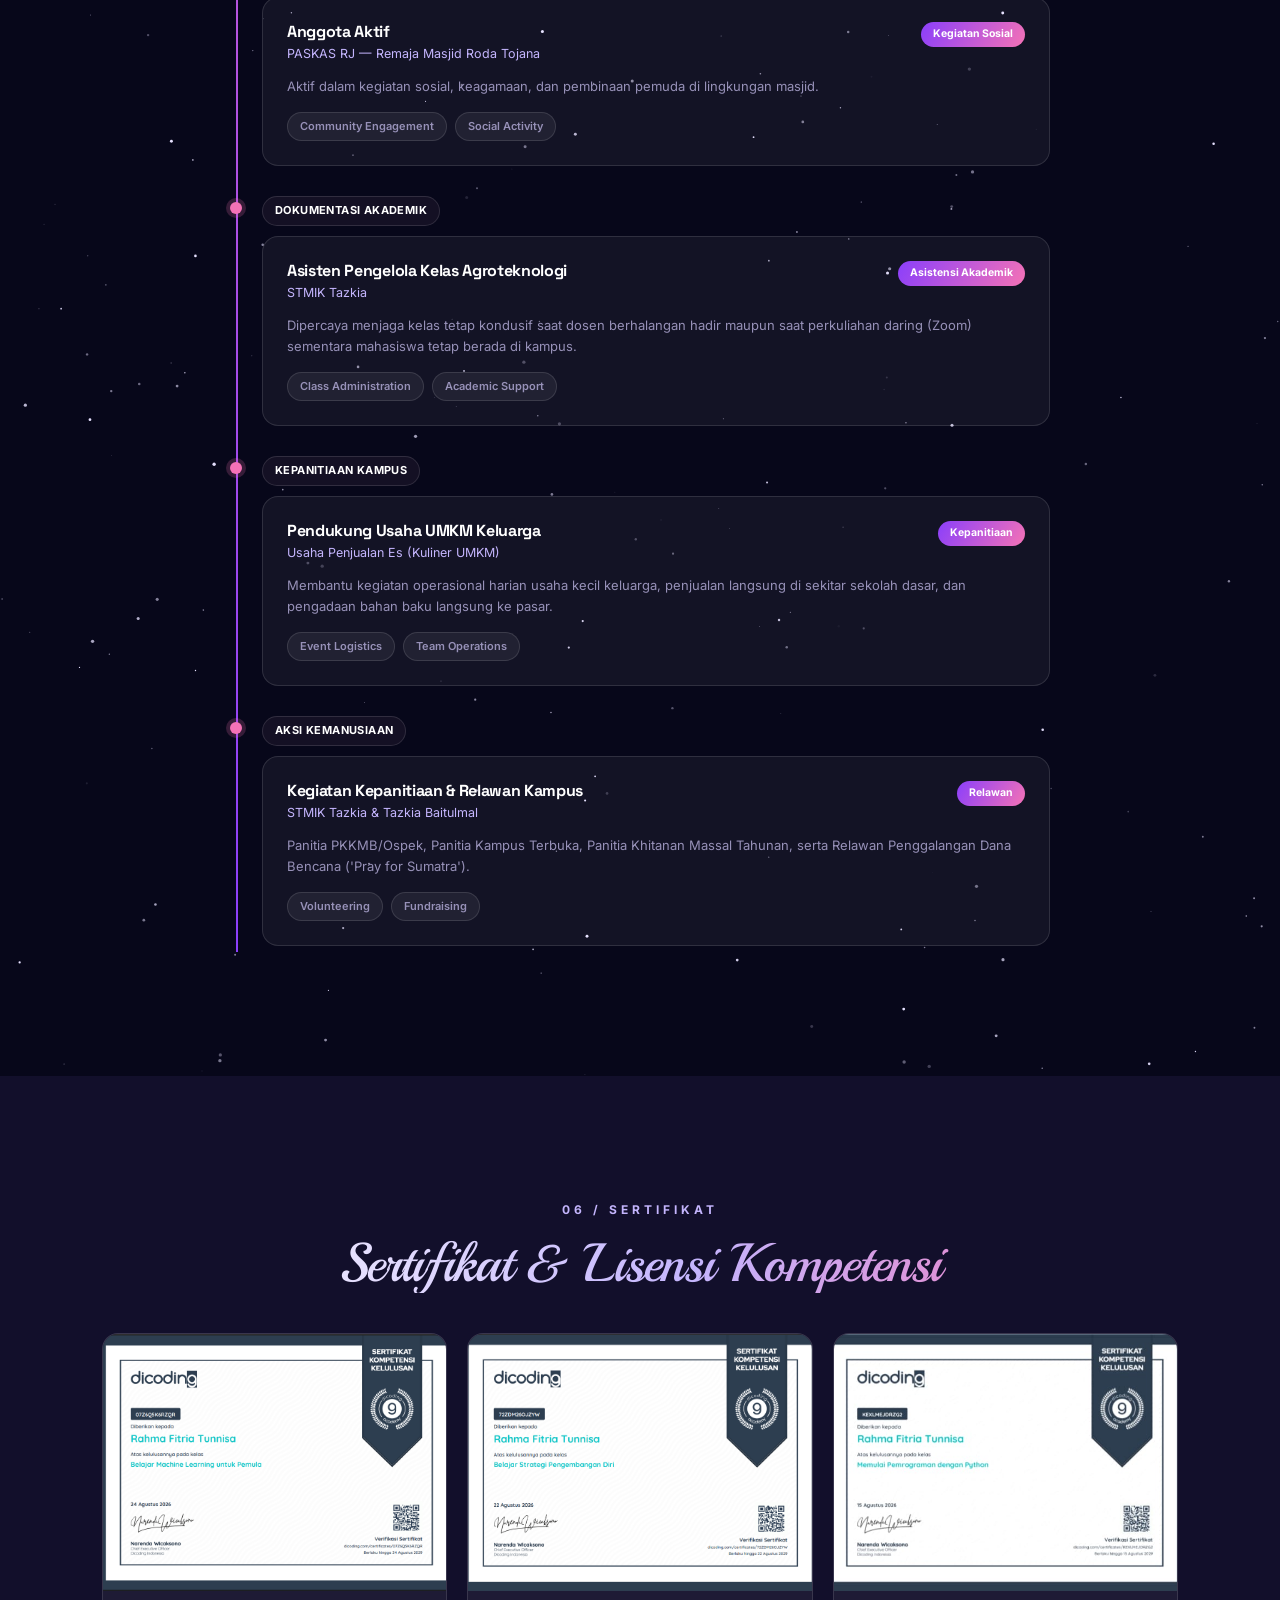
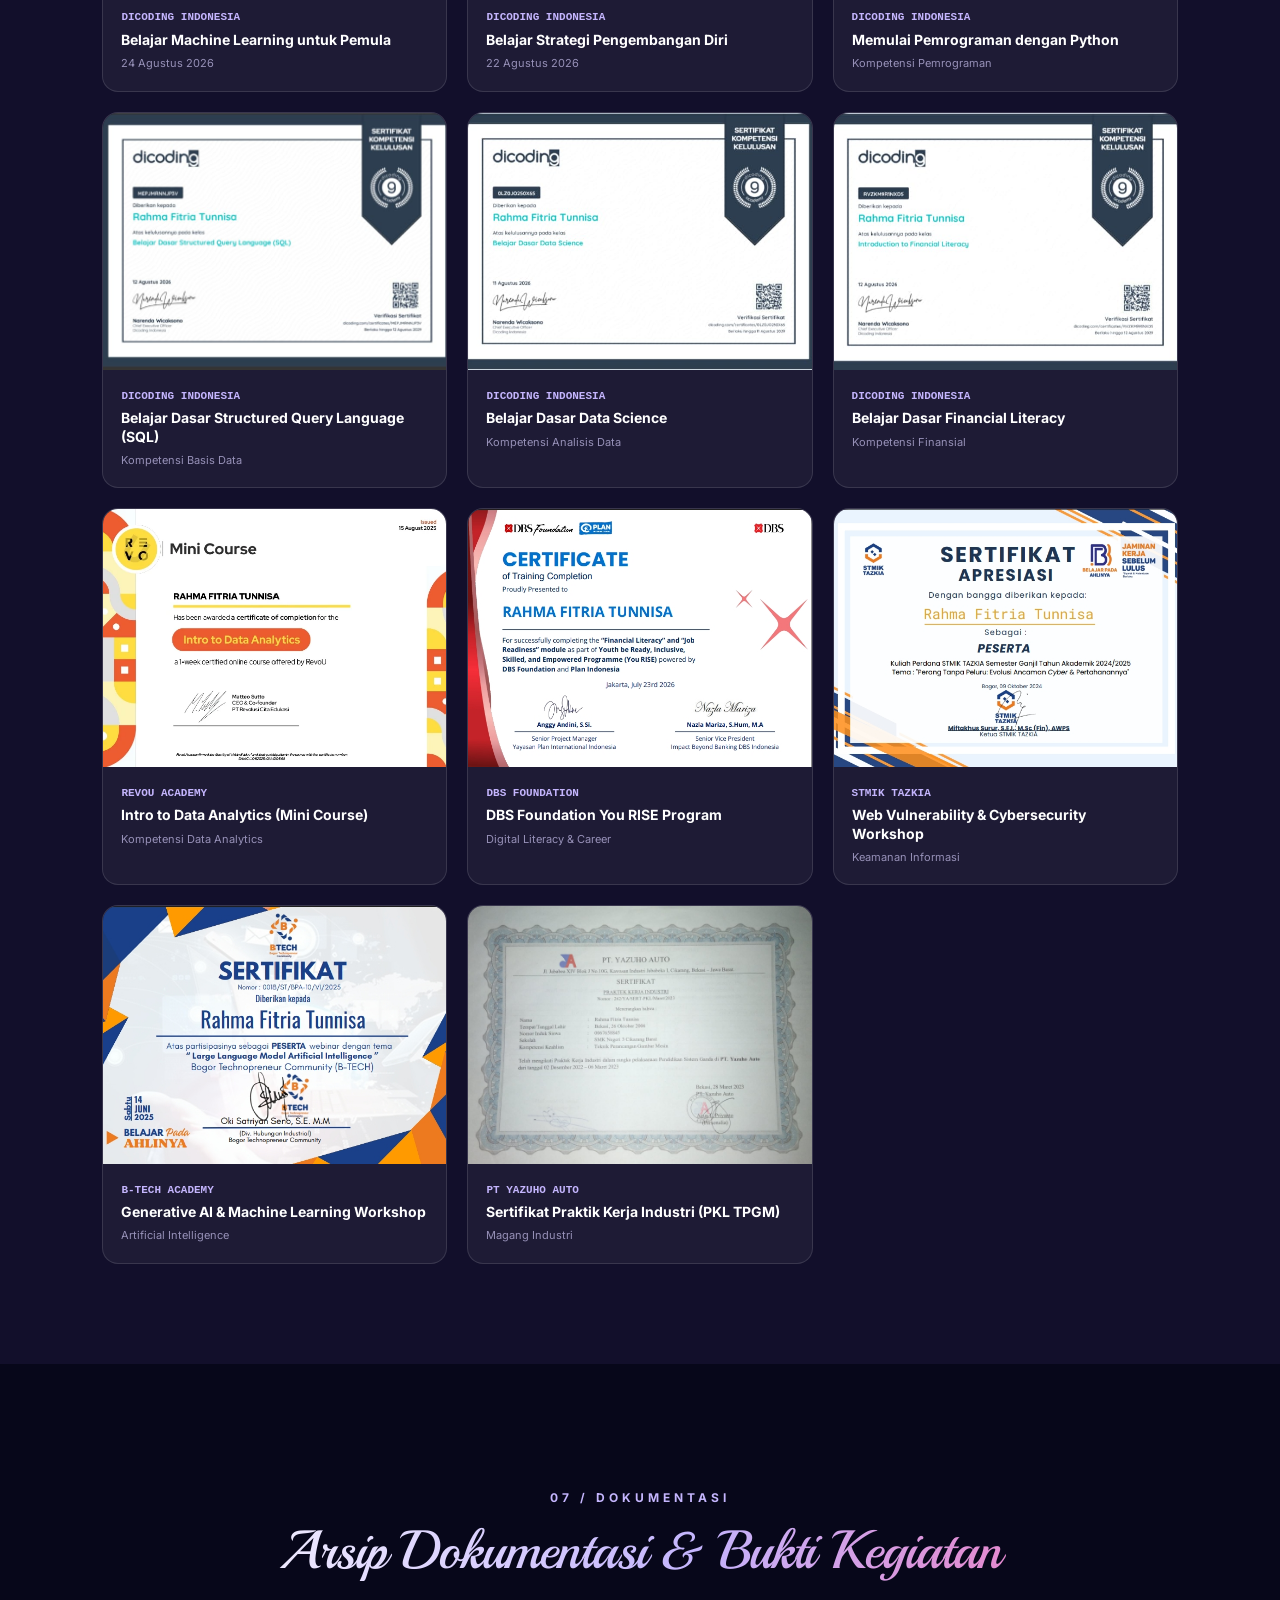
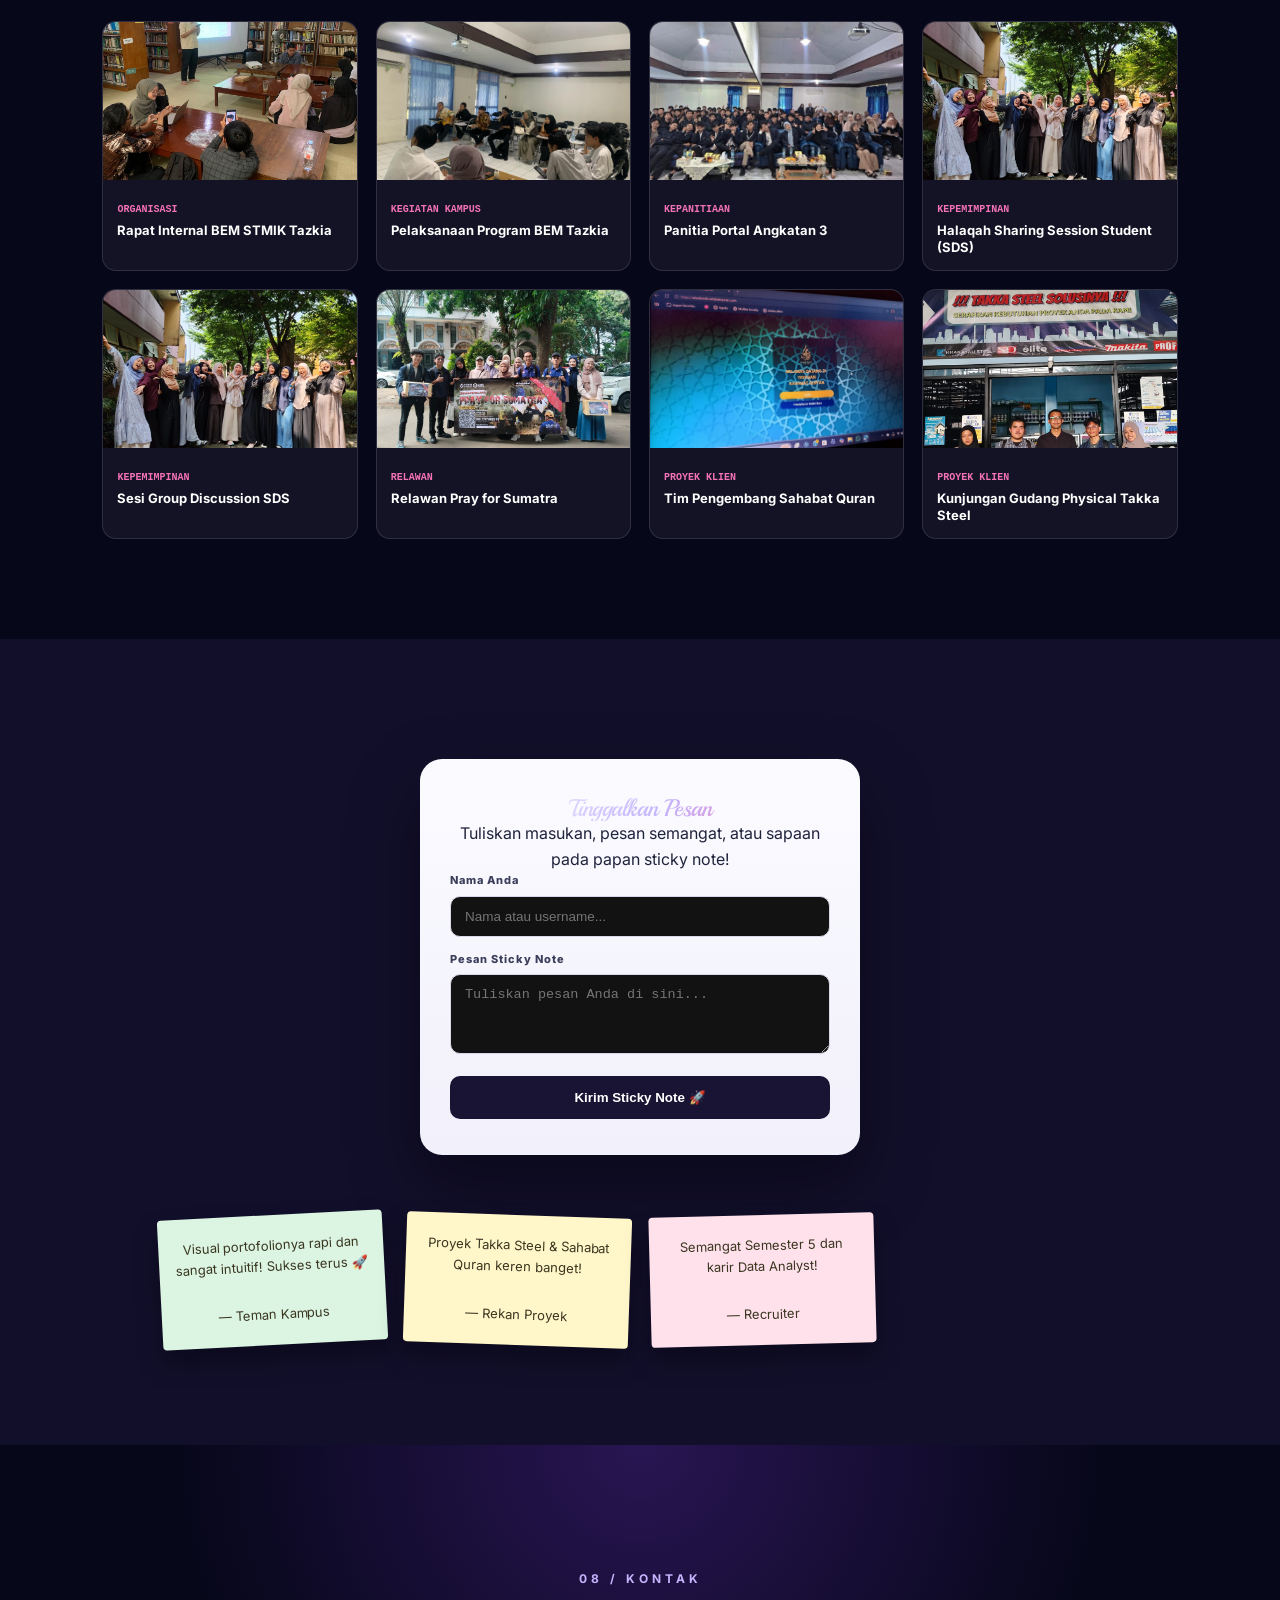
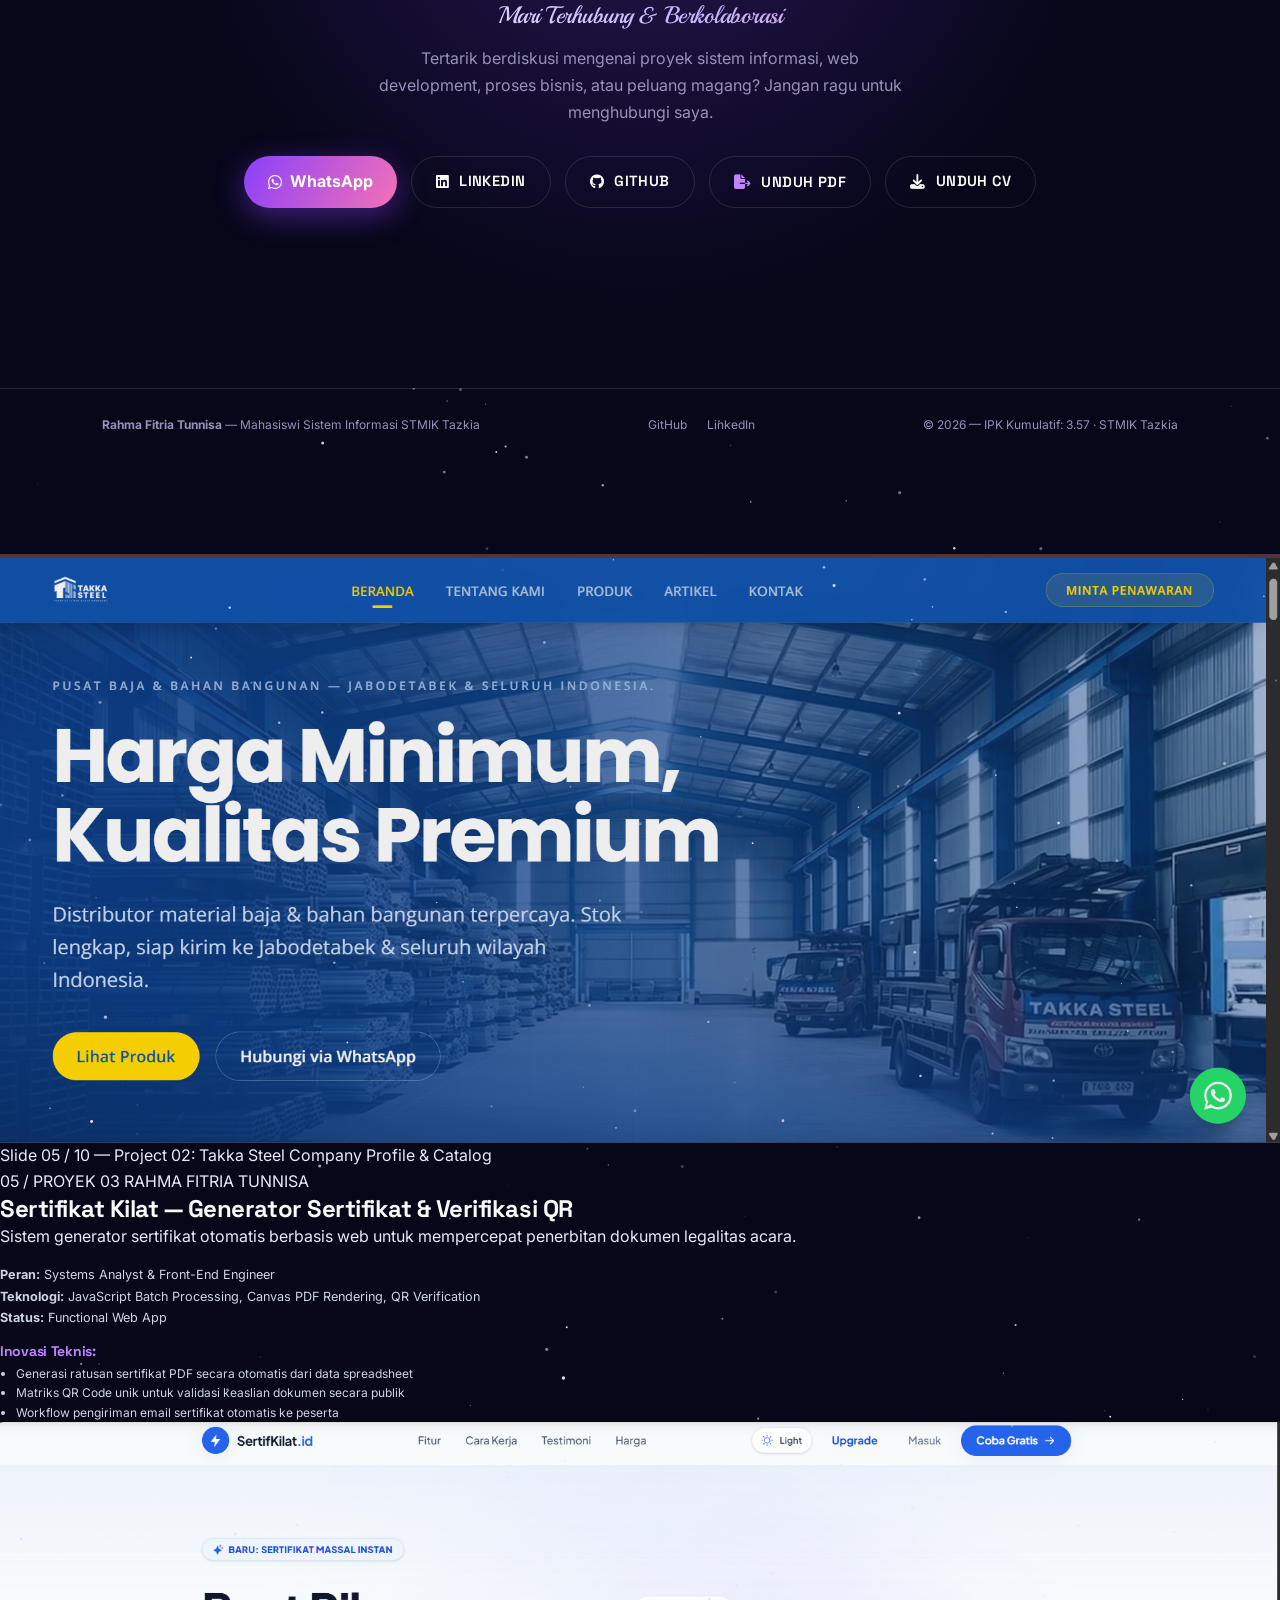
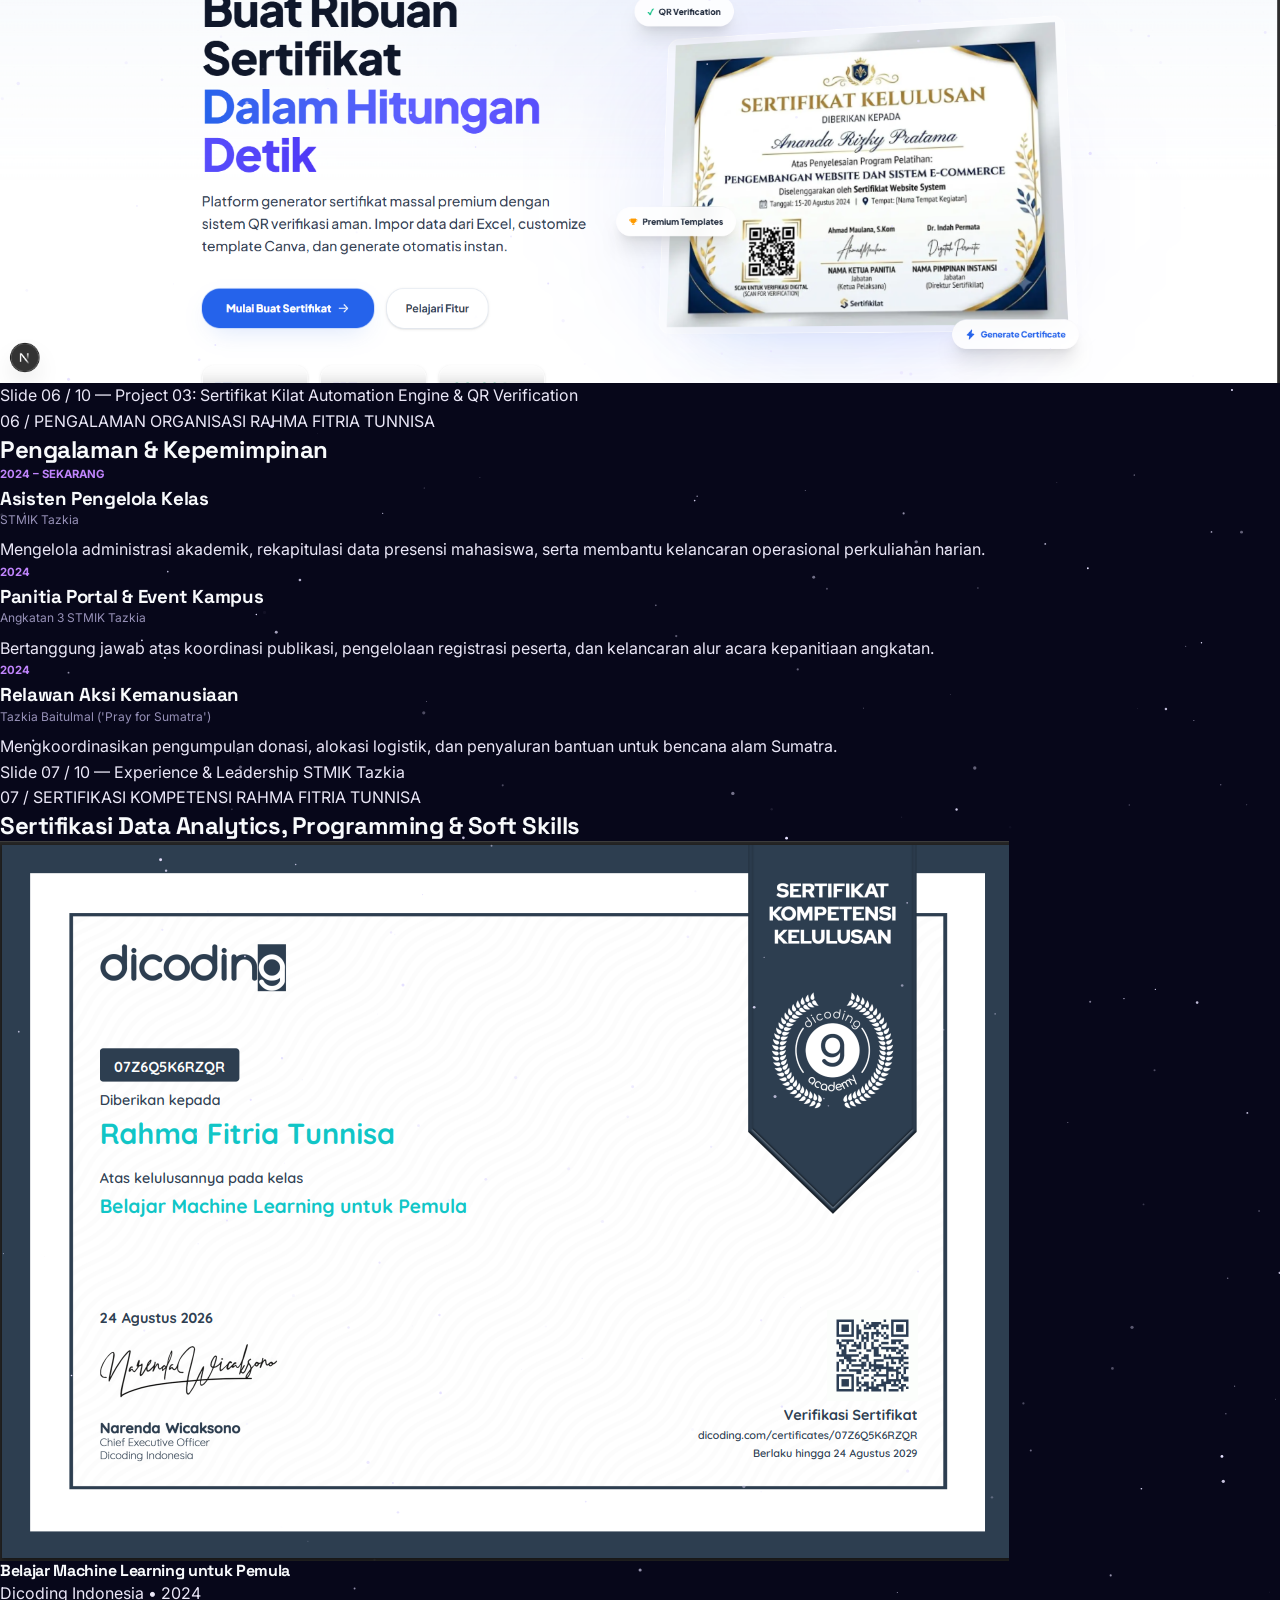
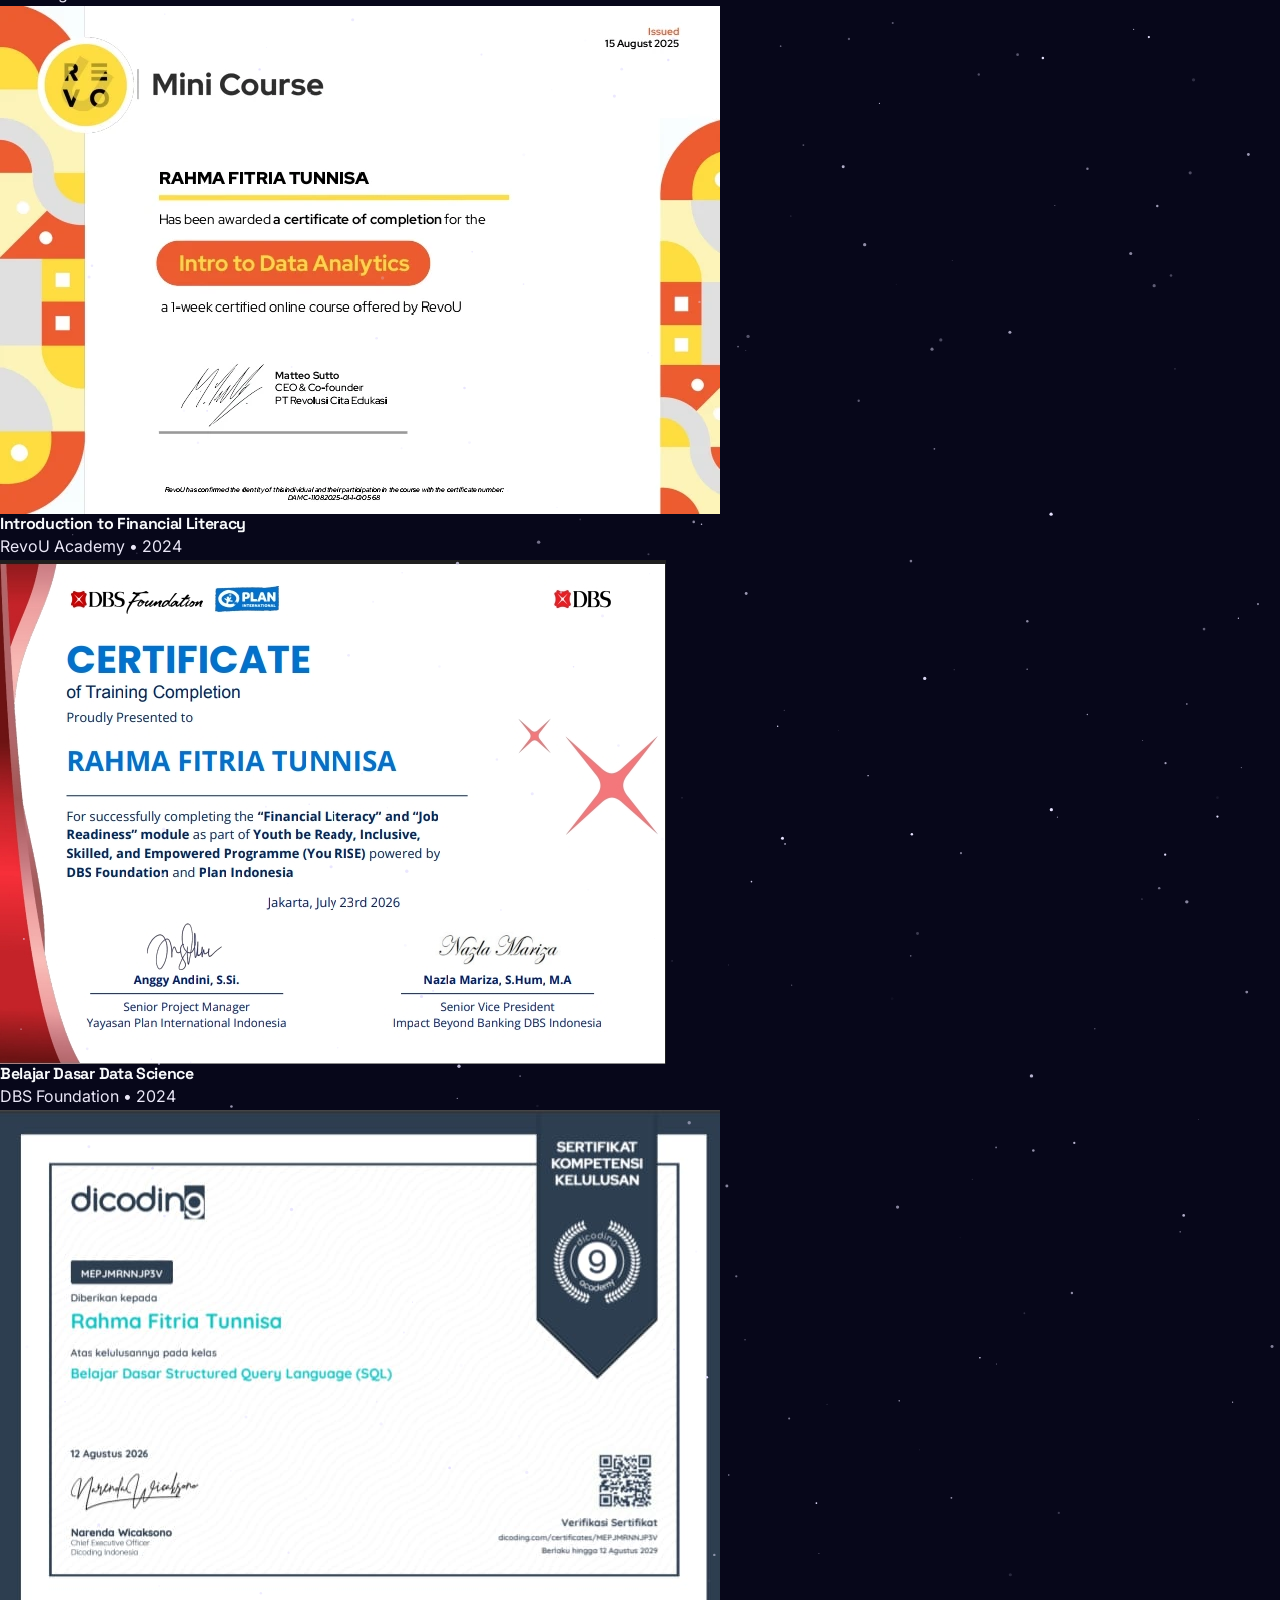
==== commit 66d1f806: "update" ====
--- a/portfolio.html
+++ b/portfolio.html
@@ -1551,9 +1551,10 @@
           <div class="cover-slide-content">
             <div class="cover-eyebrow" data-i18n="hero.eyebrow">MAHASISWI SISTEM INFORMASI • STMIK TAZKIA</div>
             <h1 class="cover-main-name" data-i18n="hero.name">Rahma Fitria Tunnisa</h1>
-            <div class="cover-role-line">Data Analyst &nbsp;|&nbsp; Business Analyst &nbsp;|&nbsp; Information Systems</div>
+            <div class="cover-role-line">Sistem Informasi &nbsp;|&nbsp; System &amp; Web Dev &nbsp;|&nbsp; Analisis Bisnis &amp; Data</div>
             <div class="cover-pills">
               <span class="cover-pill">IPK Kumulatif: 3.57 / 4.00</span>
+              <span class="cover-pill">IP Semester 4: 3.80 / 4.00</span>
               <span class="cover-pill">Bogor, Jawa Barat, Indonesia</span>
               <span class="cover-pill">rahmafitriatunnisa@gmail.com</span>
             </div>
@@ -1577,21 +1578,21 @@
         <div class="slide-two-col">
           <div class="slide-card-box">
             <h3 class="slide-card-title">Ringkasan Eksekutif</h3>
-            <p class="slide-card-desc" data-i18n="about.bio_p1">
-              Mahasiswi Sistem Informasi STMIK Tazkia semester 4 yang berfokus pada Analisis Data, Pemodelan Proses Bisnis, dan Pengembangan Sistem Informasi Enterprise.
+            <p class="slide-card-desc">
+              Mahasiswi Sistem Informasi STMIK Tazkia (Fakultas Sains &amp; Teknologi) yang memiliki pengalaman dalam pengembangan sistem &amp; web, requirement gathering langsung dengan klien, serta koordinasi proyek.
             </p>
-            <p class="slide-card-desc" style="margin-top: 12px;" data-i18n="about.bio_p2">
-              Terbiasa mengolah data kompleks menggunakan SQL, Python, dan Spreadsheet untuk menghasilkan insight bisnis yang actionable serta membangun aplikasi web berbasis HTML, CSS, dan JavaScript.
+            <p class="slide-card-desc" style="margin-top: 12px;">
+              Memahami proses bisnis di balik sistem serta sedang memperkuat kemampuan di bidang SQL, Python, Data Analytics, Data Science, dan Machine Learning. Terbuka untuk kesempatan magang IT &amp; Sistem Informasi.
             </p>
           </div>
           <div class="slide-card-box">
             <h3 class="slide-card-title">Pendidikan Formal</h3>
             <div style="font-size: 11pt; font-weight: 700; color: #c084fc; margin-bottom: 4px;">S1 Sistem Informasi — STMIK Tazkia</div>
-            <div style="font-size: 9.5pt; color: #9791b8; margin-bottom: 10px;">2024 – Sekarang (Semester 4) &bull; Bogor, Indonesia</div>
+            <div style="font-size: 9.5pt; color: #9791b8; margin-bottom: 10px;">2024 – Sekarang &bull; Selesai Semester 4 &bull; Memasuki Semester 5</div>
             <ul style="font-size: 9.5pt; color: #cbd5e1; margin: 0; padding-left: 18px; line-height: 1.7;">
-              <li>IPK Kumulatif: <strong>3.57 / 4.00</strong> (IPK Semester 4: <strong>3.80 / 4.00</strong>)</li>
-              <li>Peran Kampus: <strong>Asisten Pengelola Kelas</strong> (Manajemen Data Presensi &amp; Akademik)</li>
-              <li>Fokus Studi: Data Mining, Database Design, Enterprise Architecture, Business Analysis</li>
+              <li>IPK Kumulatif: <strong>3.57 / 4.00</strong> (IP Semester 4: <strong>3.80 / 4.00</strong>)</li>
+              <li>Peran Kampus: <strong>Asisten Pengelola Kelas</strong> (Manajemen Perkuliahan &amp; Presensi)</li>
+              <li>Fokus Studi: Development System, Database SQL, Requirements Gathering, Business Process, Data Analytics</li>
             </ul>
           </div>
         </div>
@@ -1608,37 +1609,37 @@
         <span class="slide-tag">02 / KEAHLIAN TEKNIS</span>
         <span class="slide-author-badge">RAHMA FITRIA TUNNISA</span>
       </div>
-      <h2 class="slide-title" data-i18n="skills.title">Keahlian Analisis Data &amp; Pengembangan Sistem</h2>
+      <h2 class="slide-title" data-i18n="skills.title">Keahlian Pengembangan System, Web &amp; Data</h2>
       <div class="slide-content-body">
         <div class="slide-three-cards">
           <div class="slide-card-box">
-            <h3 class="slide-card-title"><i class="fas fa-database" style="color: #c084fc; margin-right: 6px;"></i> Data Analytics &amp; SQL</h3>
-            <ul style="font-size: 9.5pt; color: #cbd5e1; margin: 0; padding-left: 16px; line-height: 1.8;">
-              <li>SQL (Querying, Joins, Aggregation)</li>
-              <li>Data Cleaning &amp; Preprocessing</li>
-              <li>Python for Data Analysis (Pandas)</li>
-              <li>Spreadsheet &amp; Microsoft Excel</li>
-              <li>Basic Machine Learning Concepts</li>
-            </ul>
-          </div>
-          <div class="slide-card-box">
-            <h3 class="slide-card-title"><i class="fas fa-code" style="color: #c084fc; margin-right: 6px;"></i> Web &amp; System Dev</h3>
+            <h3 class="slide-card-title"><i class="fas fa-code" style="color: #c084fc; margin-right: 6px;"></i> System &amp; Web Dev</h3>
             <ul style="font-size: 9.5pt; color: #cbd5e1; margin: 0; padding-left: 16px; line-height: 1.8;">
               <li>HTML5 &amp; Vanilla CSS3</li>
               <li>JavaScript ES6+ (DOM &amp; Logic)</li>
-              <li>Responsive Web Architecture</li>
+              <li>Java Programming</li>
+              <li>Responsive Design Architecture</li>
               <li>Git &amp; GitHub Version Control</li>
-              <li>REST API &amp; LocalStorage Integration</li>
             </ul>
           </div>
           <div class="slide-card-box">
-            <h3 class="slide-card-title"><i class="fas fa-briefcase" style="color: #c084fc; margin-right: 6px;"></i> Business Analytics</h3>
+            <h3 class="slide-card-title"><i class="fas fa-database" style="color: #c084fc; margin-right: 6px;"></i> Database &amp; Data Science</h3>
             <ul style="font-size: 9.5pt; color: #cbd5e1; margin: 0; padding-left: 16px; line-height: 1.8;">
-              <li>Business Process Mapping</li>
-              <li>Requirements Gathering &amp; Analysis</li>
-              <li>Project Leadership &amp; Management</li>
-              <li>Public Relations &amp; Communication</li>
-              <li>Problem Solving &amp; Critical Thinking</li>
+              <li>Structured Query Language (SQL)</li>
+              <li>Database Design &amp; Management</li>
+              <li>Python for Data Science (Pandas, Numpy)</li>
+              <li>Data Analytics &amp; Machine Learning</li>
+              <li>Microsoft Excel &amp; Google Workspace</li>
+            </ul>
+          </div>
+          <div class="slide-card-box">
+            <h3 class="slide-card-title"><i class="fas fa-briefcase" style="color: #c084fc; margin-right: 6px;"></i> Keahlian Profesional</h3>
+            <ul style="font-size: 9.5pt; color: #cbd5e1; margin: 0; padding-left: 16px; line-height: 1.8;">
+              <li>Requirement Gathering &amp; Client Communication</li>
+              <li>Project Coordination &amp; Team Collaboration</li>
+              <li>Business Process Understanding</li>
+              <li>Quality Inspection &amp; System Testing</li>
+              <li>English (Reading &amp; Listening Comprehension)</li>
             </ul>
           </div>
         </div>
@@ -1649,62 +1650,77 @@
       </div>
     </section>
 
-    <!-- SLIDE 04: PROJECT 01 - SAHABAT QURAN -->
+    <!-- SLIDE 04: PROJECT 01 - TAKKA STEEL -->
     <section class="pdf-slide theme-portfolio-pdf">
       <div class="slide-header-bar">
         <span class="slide-tag">03 / PROYEK 01</span>
         <span class="slide-author-badge">RAHMA FITRIA TUNNISA</span>
       </div>
-      <h2 class="slide-title">Sahabat Quran — Sistem Absensi &amp; Tabungan Santri</h2>
+      <h2 class="slide-title">Takka Steel — Website Company Profile &amp; Katalog Material</h2>
       <div class="slide-content-body">
         <div class="slide-case-study">
           <div class="slide-card-box">
-            <p class="slide-card-desc" data-i18n="p1.desc">
-              Sistem manajemen berbasis web yang dirancang khusus untuk memodernisasi administrasi lembaga pendidikan Quran.
+            <p class="slide-card-desc">
+              Website company profile profesional untuk distributor baja &amp; bahan bangunan Jabodetabek yang dibangun berdasarkan kebutuhan nyata klien.
             </p>
             <div style="margin: 14px 0; font-size: 9.5pt; line-height: 1.7; color: #cbd5e1;">
-              <div><strong>Peran:</strong> Project Manager &amp; Lead Full-Stack Developer</div>
-              <div><strong>Teknologi:</strong> HTML5, Vanilla CSS3, JavaScript ES6+, LocalStorage API</div>
-              <div><strong>Status:</strong> Live Production / Deployed</div>
-            </div>
-            <h4 style="font-size: 10.5pt; color: #c084fc; margin: 10px 0 4px 0;">Fitur Utama:</h4>
+              <div><strong>Peran:</strong> Project Manager / Project Lead (Proyek Klien Nyata)</div>
+              <div><strong>Tim &amp; Durasi:</strong> Tim Proyek Kecil (Mini Company) &bull; ~3 Minggu Efektif</div>
+              <div><strong>Status:</strong> Completed &amp; Live Deployed (Generates Revenue)</div>
+            </div>
+            <h4 style="font-size: 10.5pt; color: #c084fc; margin: 10px 0 4px 0;">Sorotan Proyek:</h4>
             <ul style="font-size: 9pt; color: #cbd5e1; margin: 0; padding-left: 16px; line-height: 1.6;">
-              <li>Pencatatan presensi santri dan rekap mutabaah harian</li>
-              <li>Pencatatan tabungan dan saldo keuangan santri transparan</li>
-              <li>Export laporan berkala dalam format PDF/Excel</li>
+              <li>Requirement gathering langsung dengan klien (pivot dari WMS ke company profile)</li>
+              <li>Katalog produk material baja interaktif dengan garansi mutu</li>
+              <li>WhatsApp Instant Lead CTA untuk transaksi penawaran resmi</li>
             </ul>
           </div>
           <div class="case-img-box">
-            <img src="assets/projects/sahabat-quran/WhatsApp Image 2026-08-11 at 13.10.09.WebP" alt="Sahabat Quran Dashboard Preview">
+            <img src="assets/projects/takka-steel/Cuplikan layar 2026-08-11 130742.WebP" alt="Takka Steel Preview">
           </div>
         </div>
       </div>
       <div class="slide-footer-bar">
-        <span>Slide 04 / 10 — Project 01: Sahabat Quran</span>
-        <span>System Architecture &amp; Live UI</span>
+        <span>Slide 04 / 10 — Project 01: Takka Steel</span>
+        <span>Company Profile &amp; Catalog</span>
       </div>
     </section>
 
-    <!-- SLIDE 05: PROJECT 02 - TAKKA STEEL -->
+    <!-- SLIDE 05: PROJECT 02 - SAHABAT QURAN -->
     <section class="pdf-slide theme-portfolio-pdf">
       <div class="slide-header-bar">
         <span class="slide-tag">04 / PROYEK 02</span>
         <span class="slide-author-badge">RAHMA FITRIA TUNNISA</span>
       </div>
-      <h2 class="slide-title">Takka Steel — Website Company Profile &amp; Katalog Material</h2>
+      <h2 class="slide-title">Yayasan Sahabat Quran — Sistem Manajemen Yayasan</h2>
       <div class="slide-content-body">
         <div class="slide-case-study">
           <div class="slide-card-box">
-            <p class="slide-card-desc" data-i18n="p2.desc">
-              Website profil perusahaan profesional untuk manufaktur dan distributor material baja konstruksi.
+            <p class="slide-card-desc">
+              Sistem manajemen operasional yayasan berbasis web untuk mendigitalkan administrasi santri, registrasi, dan laporan keuangan.
             </p>
             <div style="margin: 14px 0; font-size: 9.5pt; line-height: 1.7; color: #cbd5e1;">
-              <div><strong>Peran:</strong> Web Designer &amp; Developer</div>
-              <div><strong>Teknologi:</strong> Responsive HTML5, Modern CSS Animations, SEO Optimization</div>
-              <div><strong>Status:</strong> Client Deployed / Production</div>
-            </div>
-            <h4 style="font-size: 10.5pt; color: #c084fc; margin: 10px 0 4px 0;">Keunggulan Sistem:</h4>
+              <div><strong>Peran:</strong> Backend Developer (Tim 3 Orang: PM, UI/UX, Backend)</div>
+              <div><strong>Skala:</strong> Mengelola data ~500 santri aktif</div>
+              <div><strong>Status:</strong> Aktif Digunakan &bull; Memperoleh Sertifikat Apresiasi</div>
+            </div>
+            <h4 style="font-size: 10.5pt; color: #c084fc; margin: 10px 0 4px 0;">Fitur Utama:</h4>
             <ul style="font-size: 9pt; color: #cbd5e1; margin: 0; padding-left: 16px; line-height: 1.6;">
+              <li>4 Modul Utama: Registrasi Santri Baru, Rapor, Absensi, dan Keuangan</li>
+              <li>Perancangan basis data SQL &amp; logika autentikasi terproteksi</li>
+              <li>Memangkas durasi administrasi manual dari 1 minggu menjadi hitungan menit</li>
+            </ul>
+          </div>
+          <div class="case-img-box">
+            <img src="assets/projects/sahabat-quran/WhatsApp Image 2026-08-11 at 13.10.09.WebP" alt="Sahabat Quran Dashboard Preview">
+          </div>
+        </div>
+      </div>
+      <div class="slide-footer-bar">
+        <span>Slide 05 / 10 — Project 02: Sahabat Quran</span>
+        <span>Foundation Management System</span>
+      </div>
+    </section>
               <li>Katalog produk baja interaktif dengan spesifikasi teknis lengkap</li>
               <li>Desain visual industrial modern dengan performa akses tinggi</li>
               <li>Integrasi saluran komunikasi langsung ke WhatsApp sales</li>
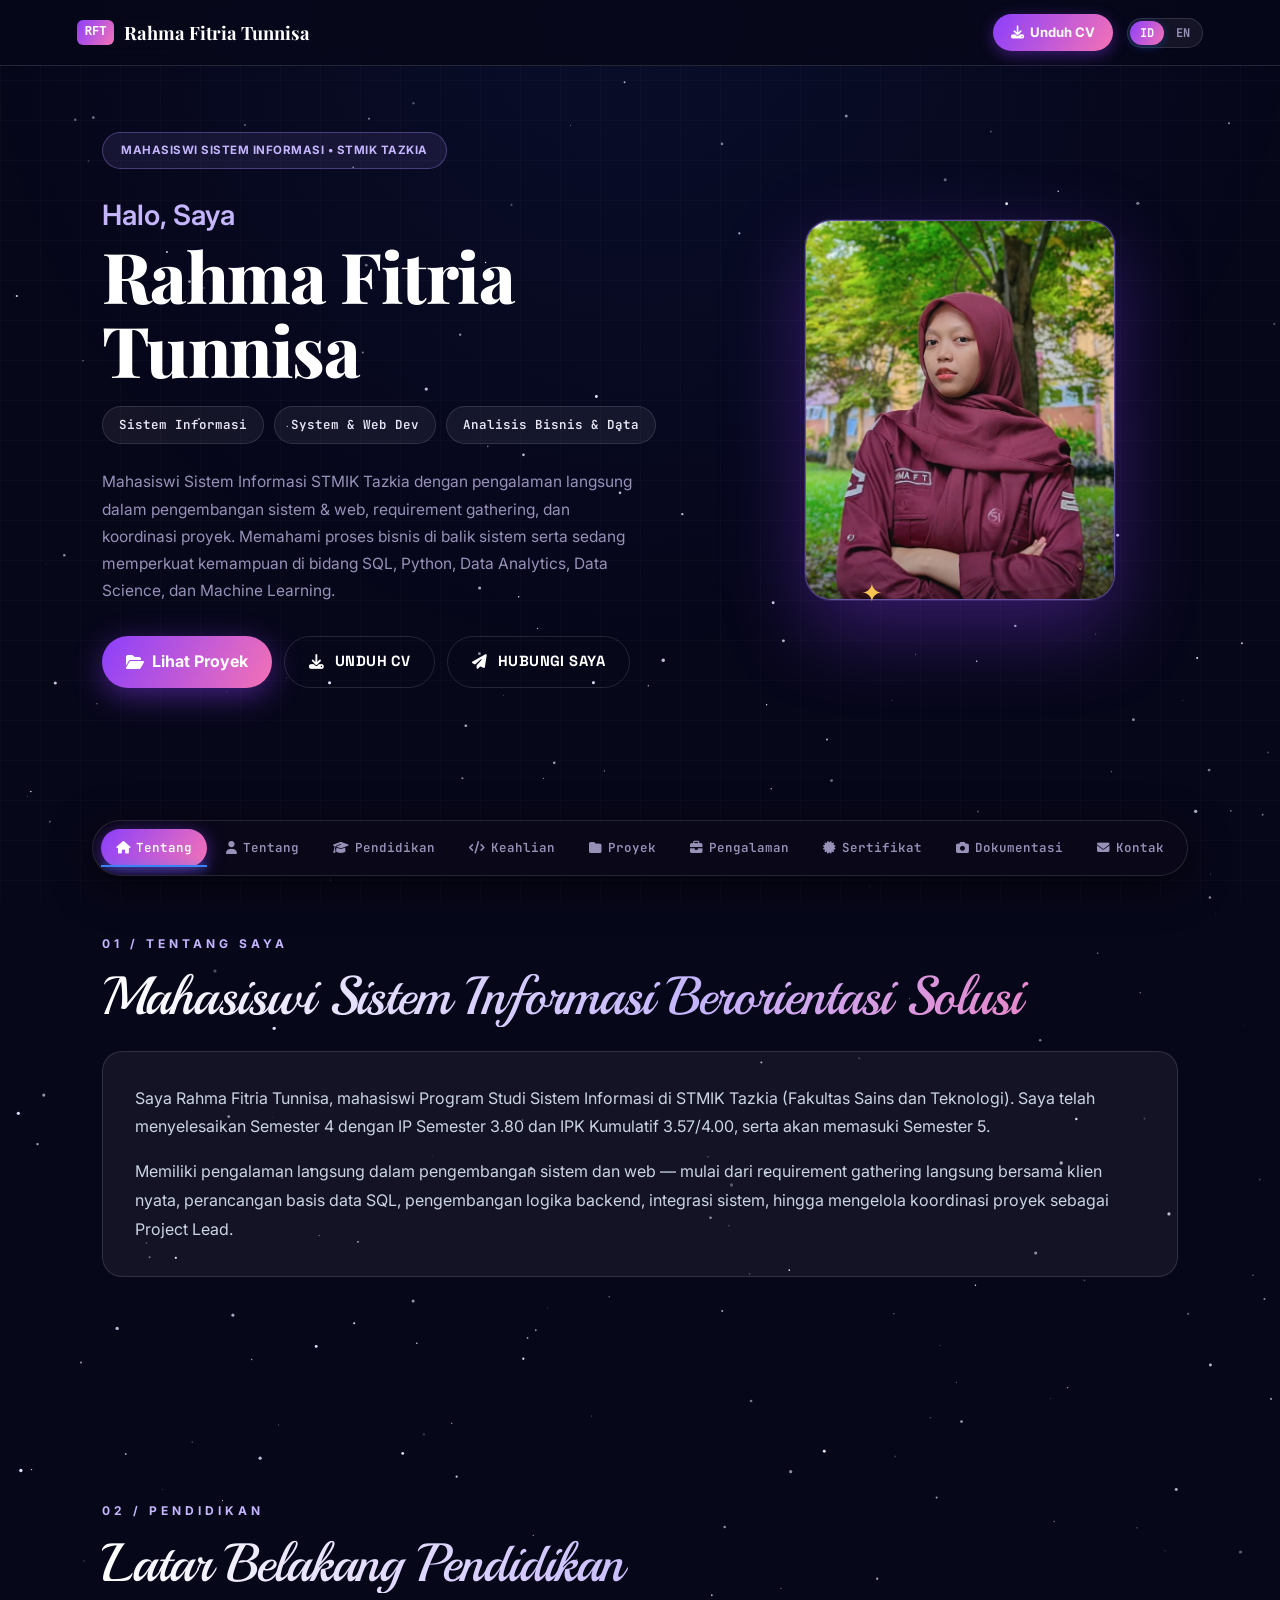
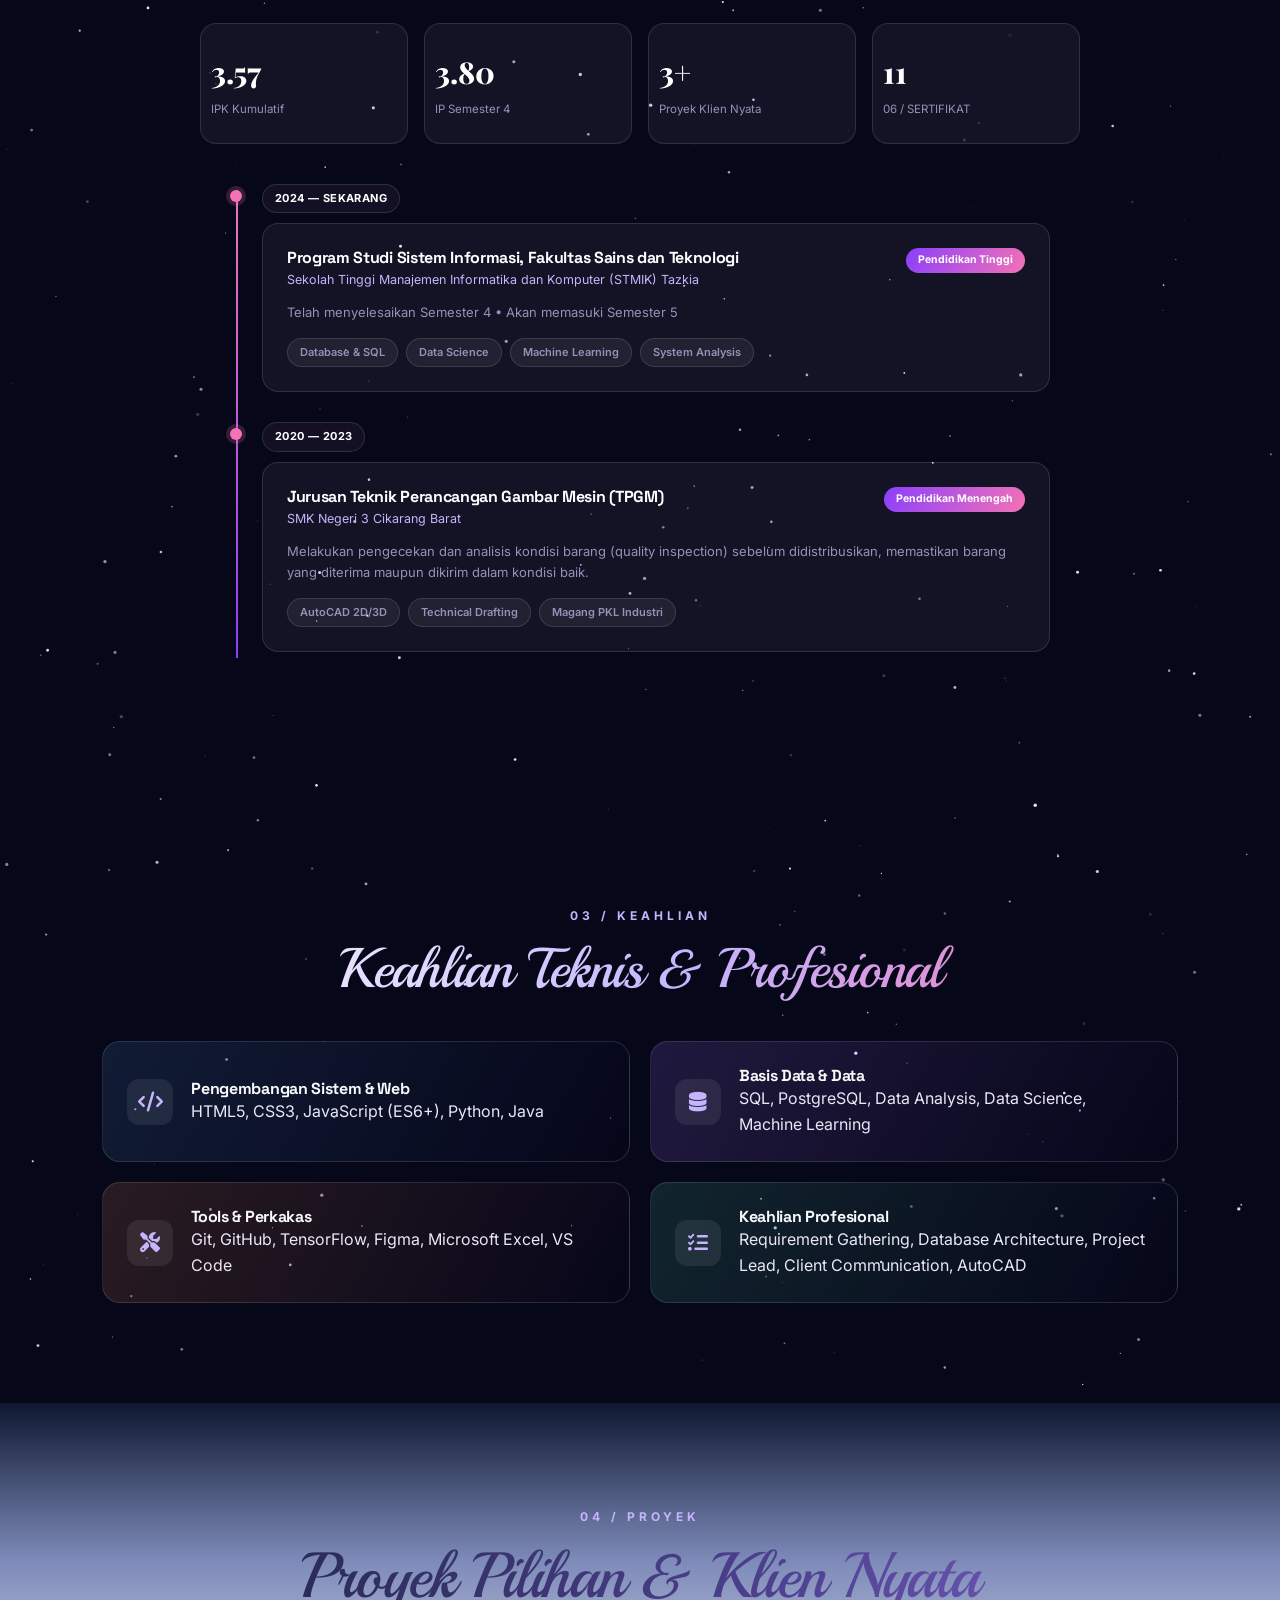
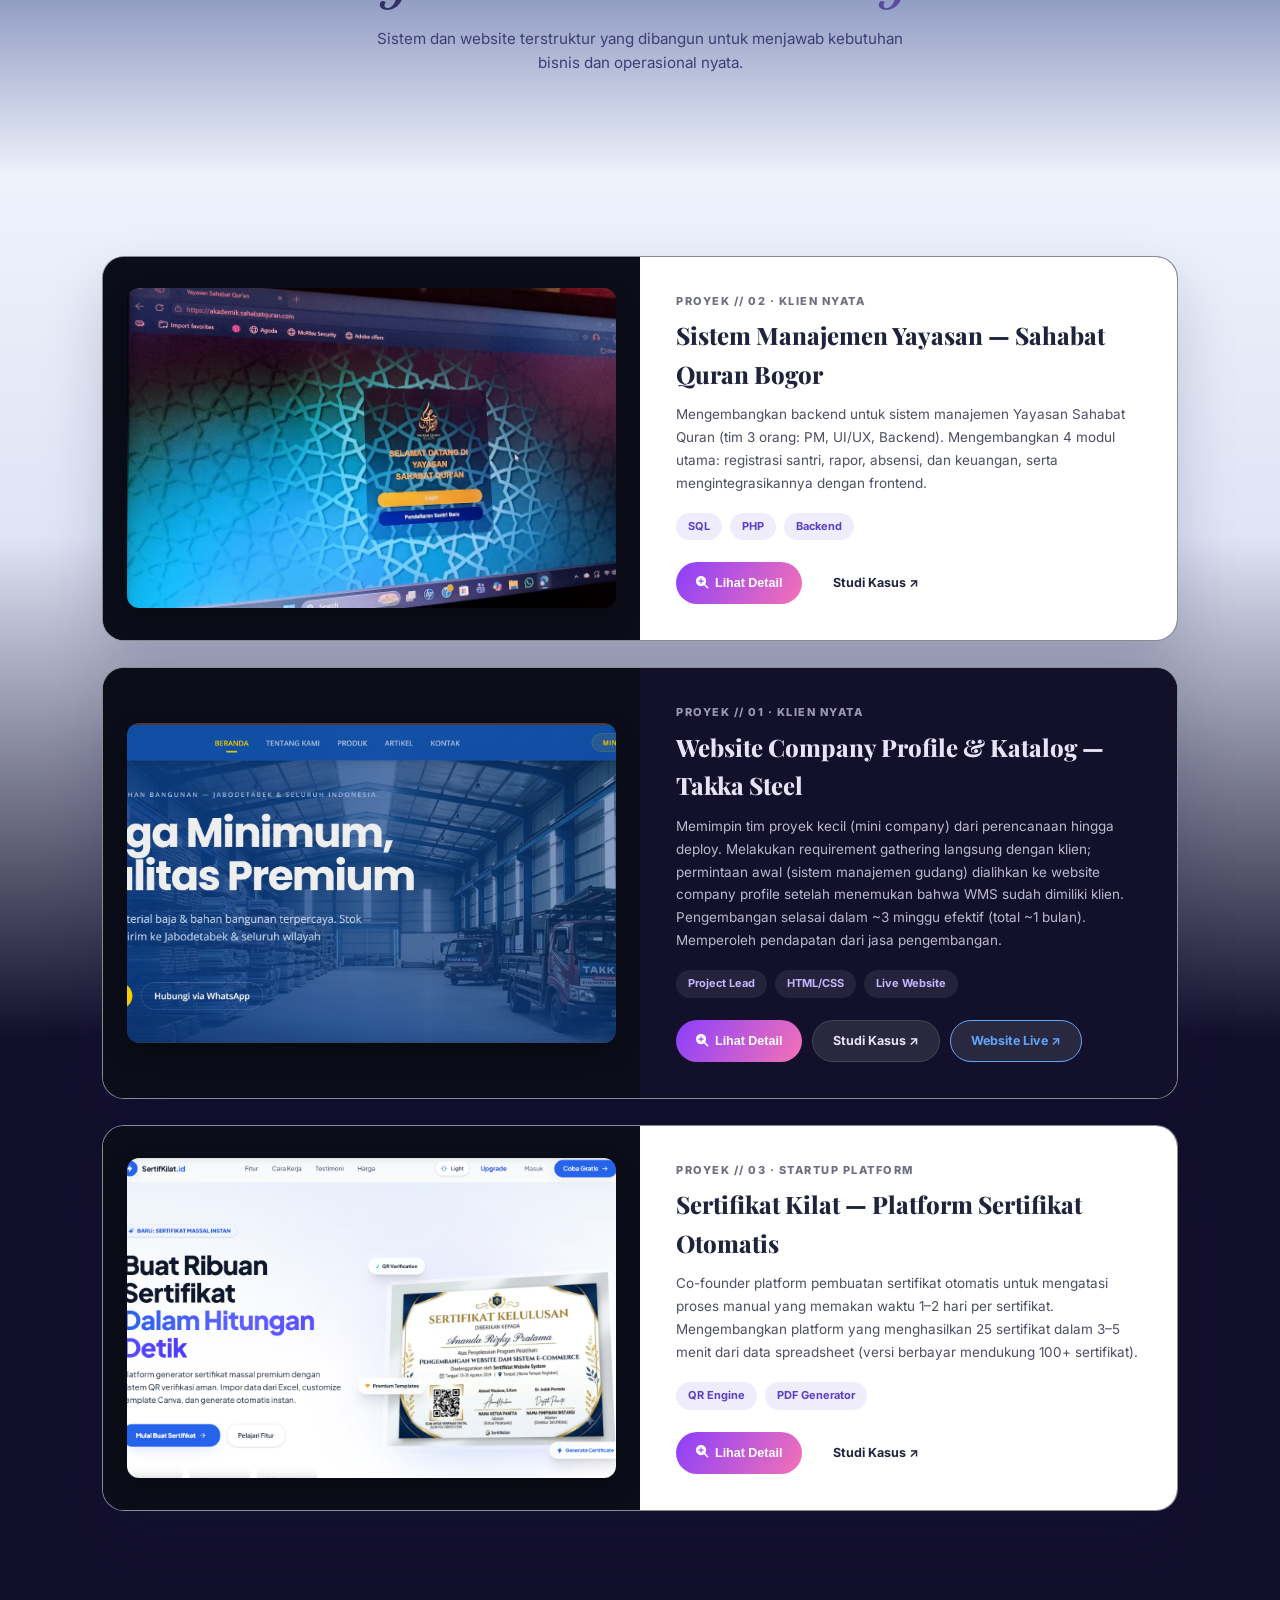
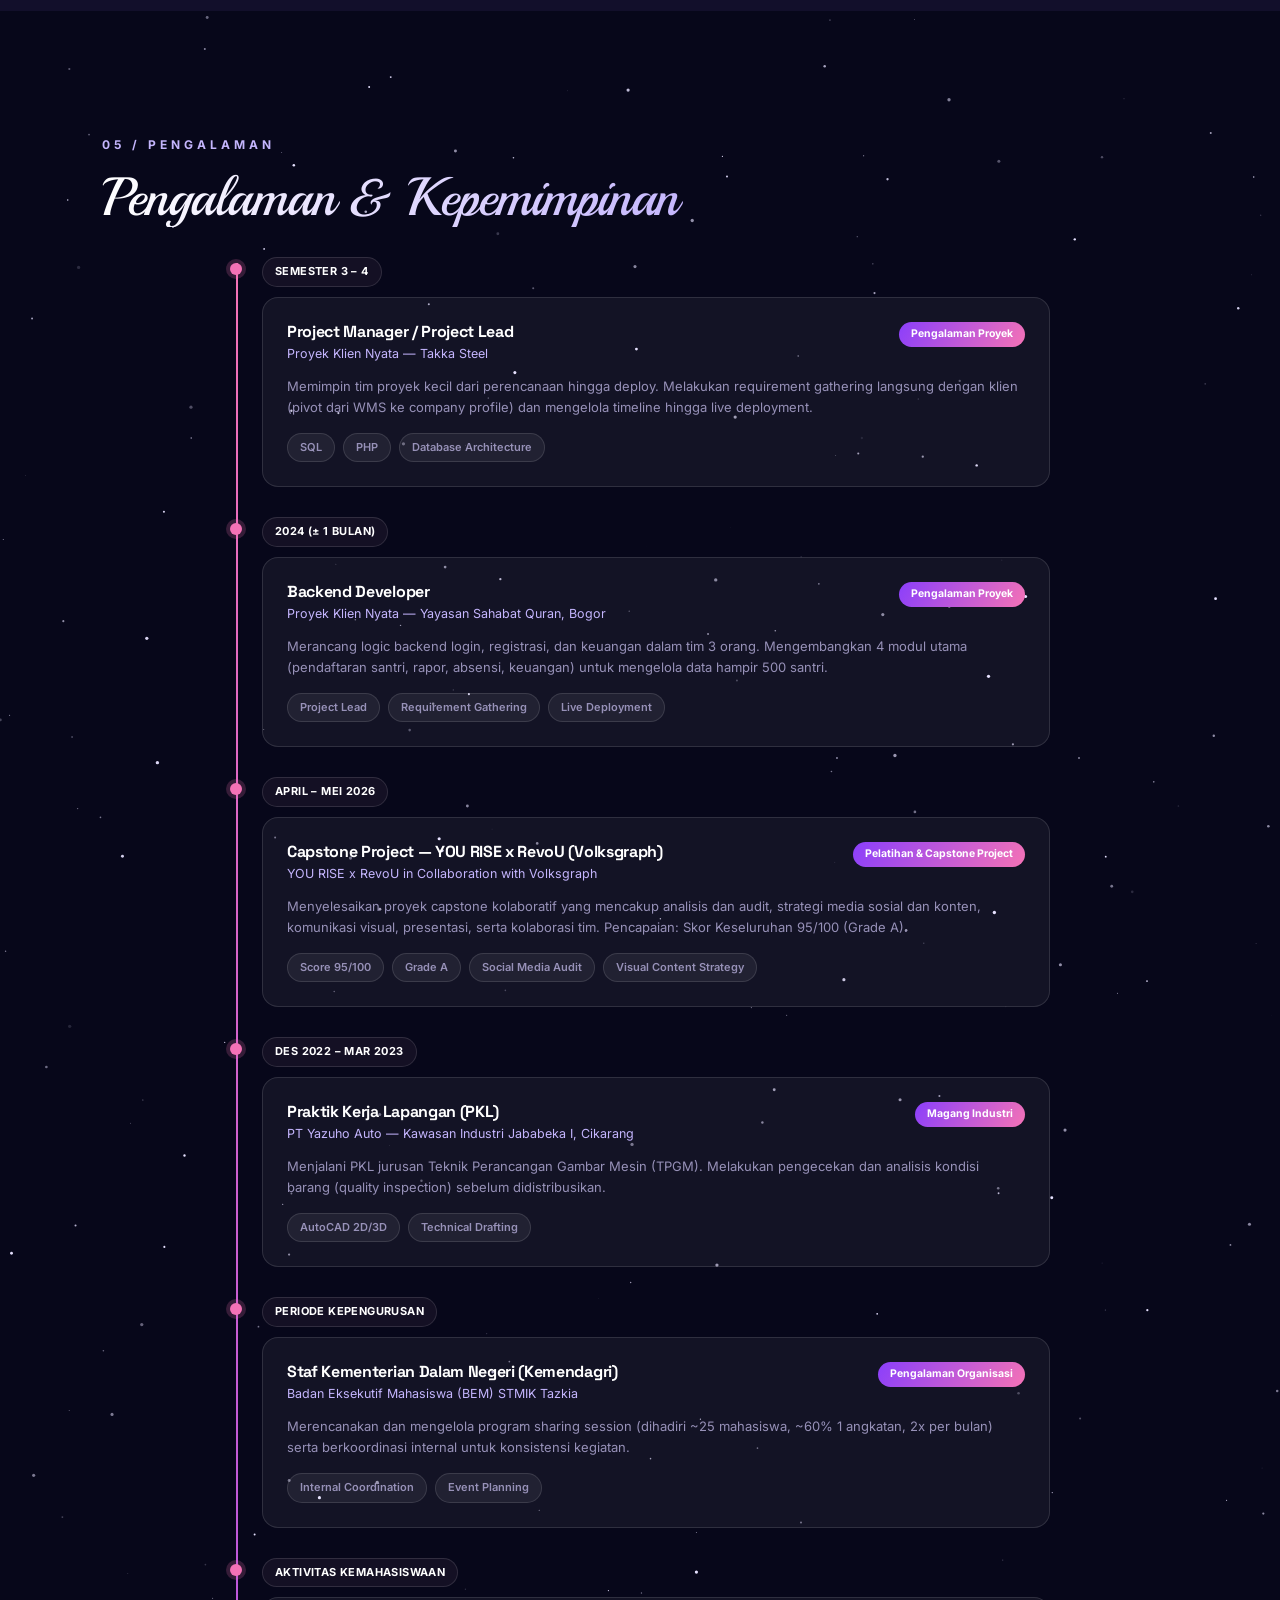
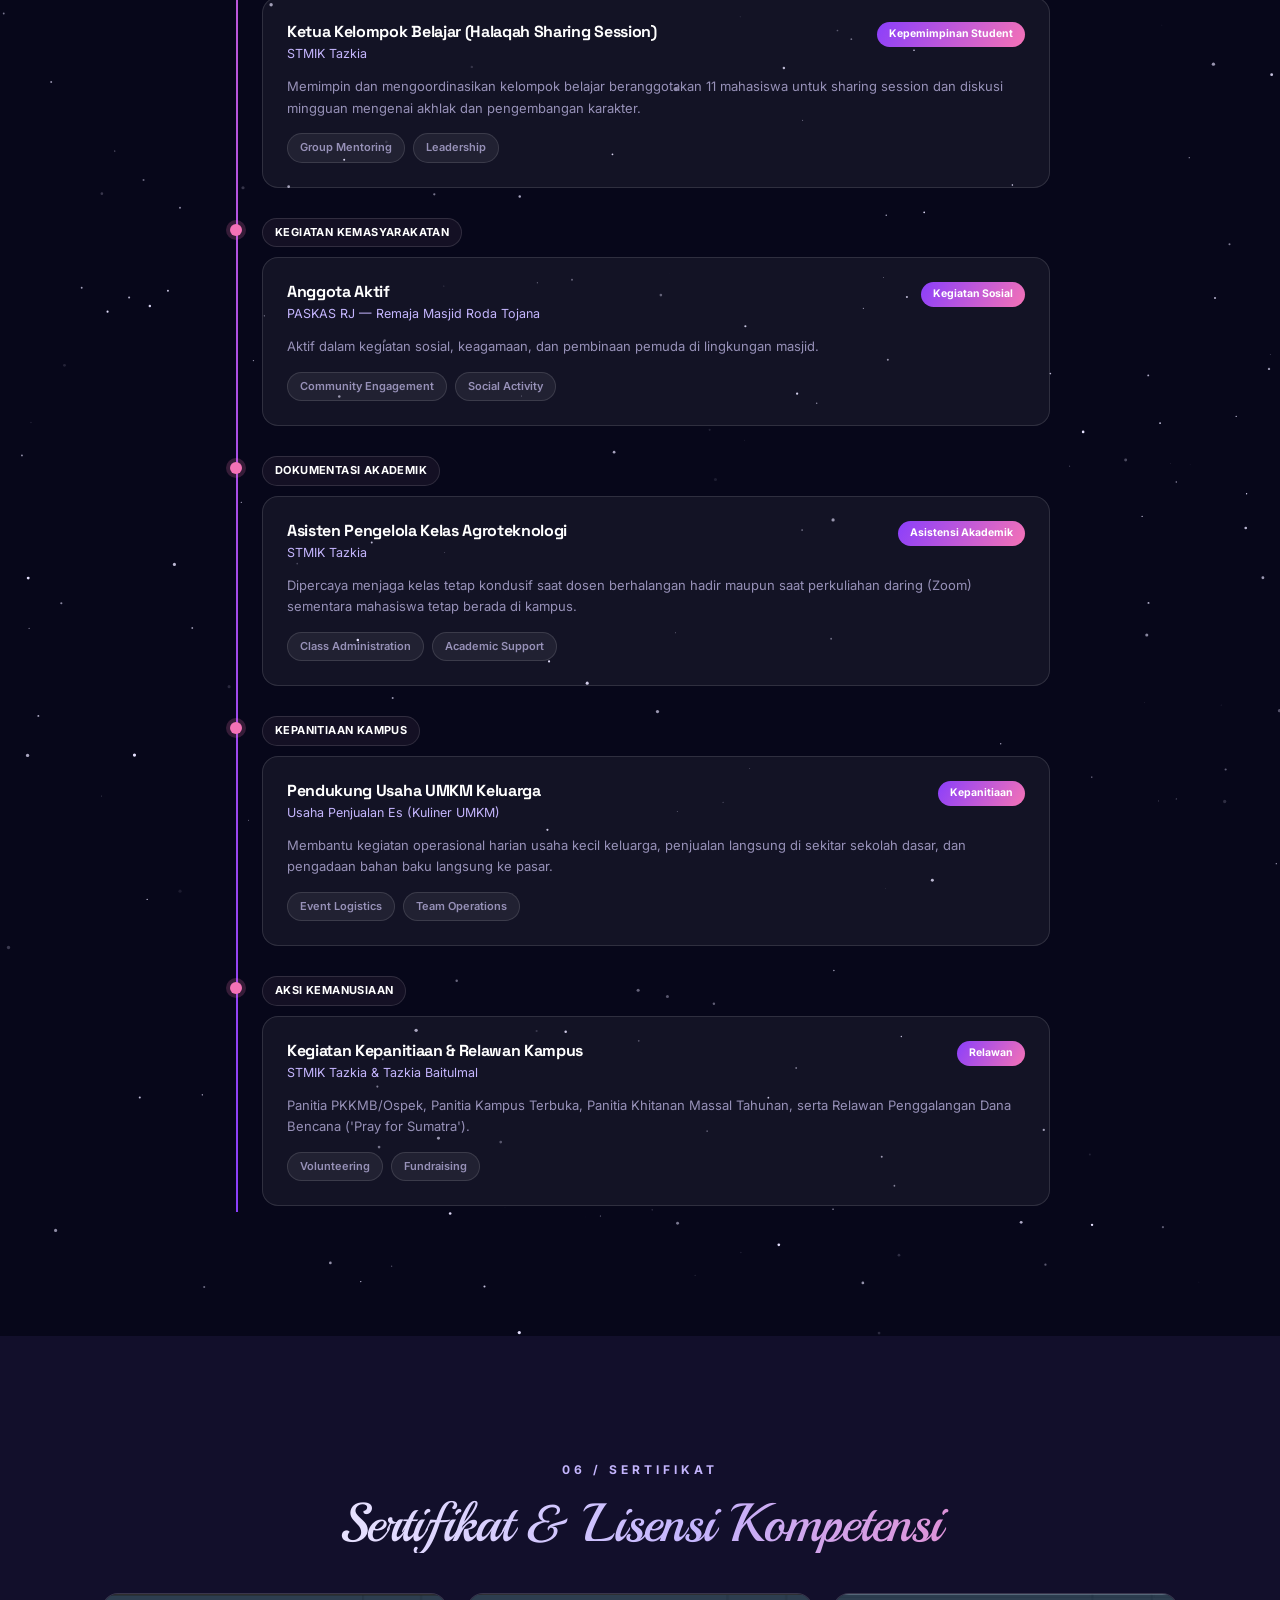
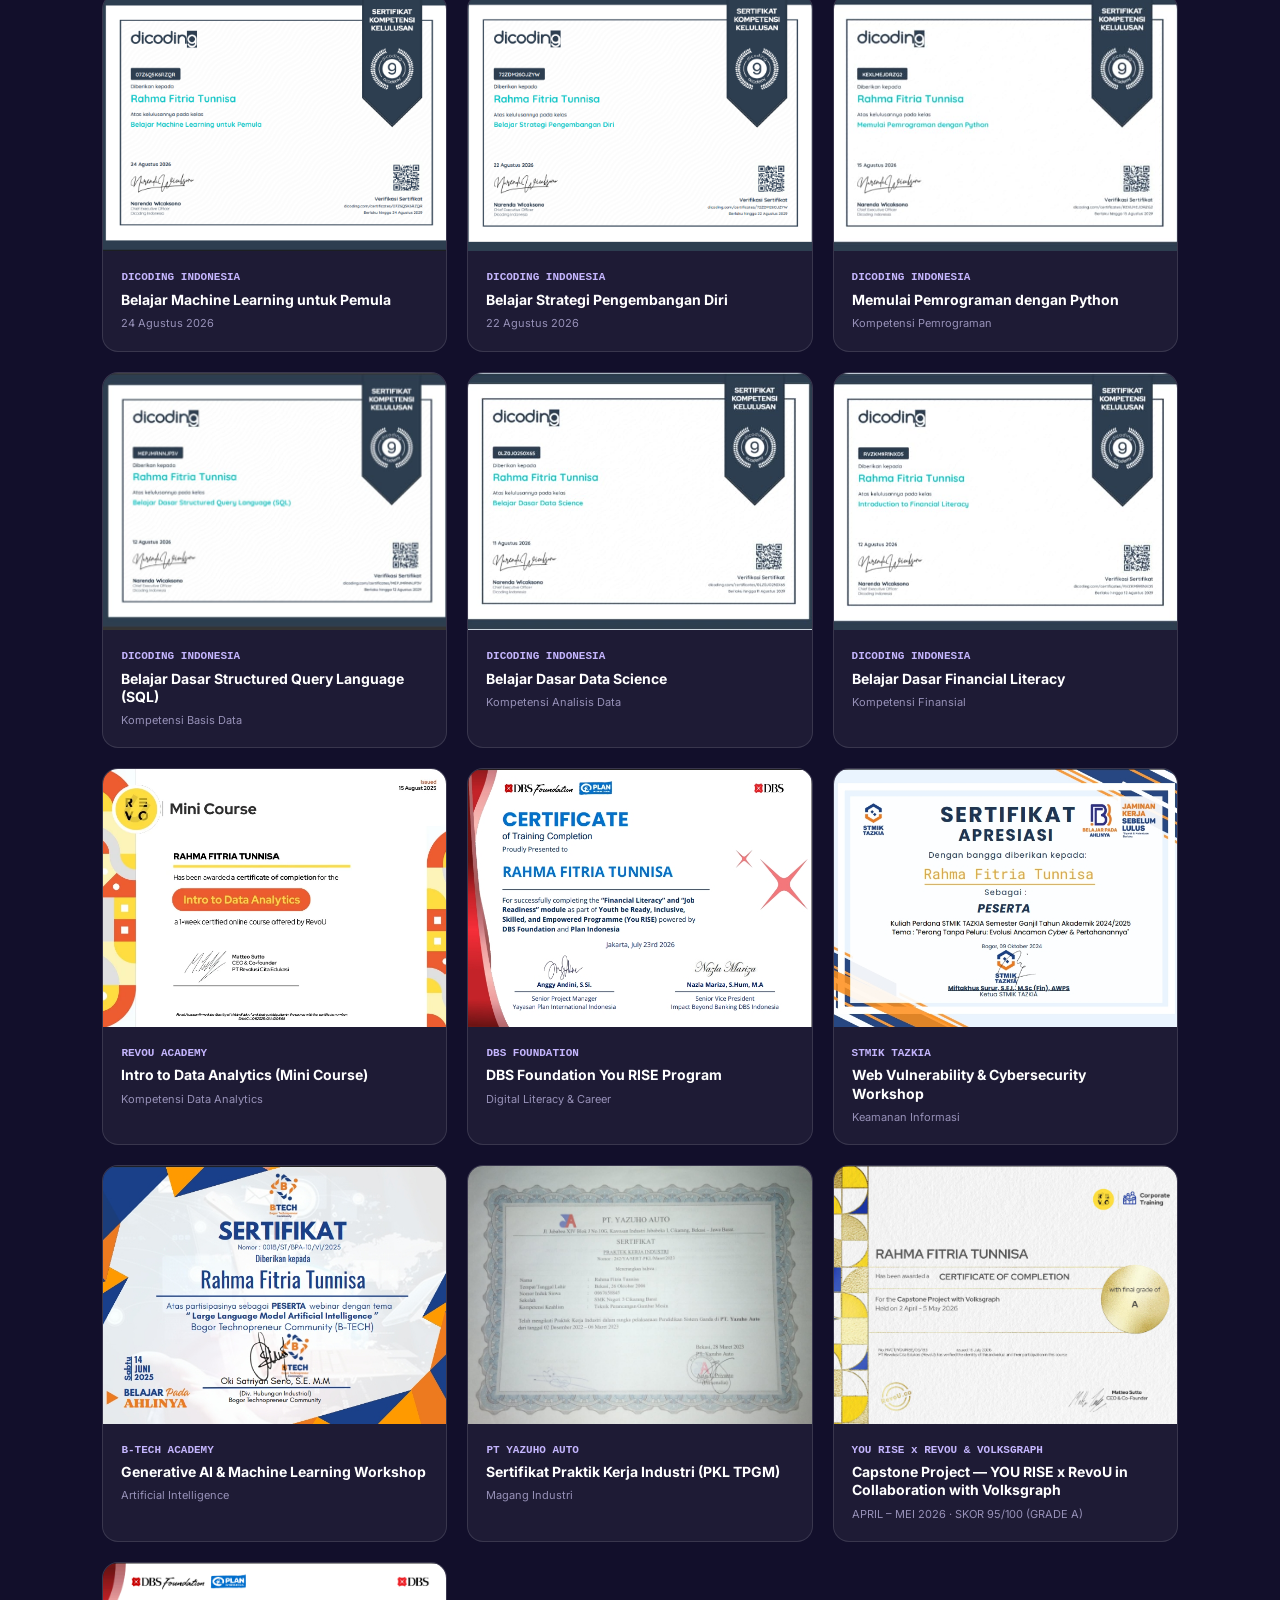
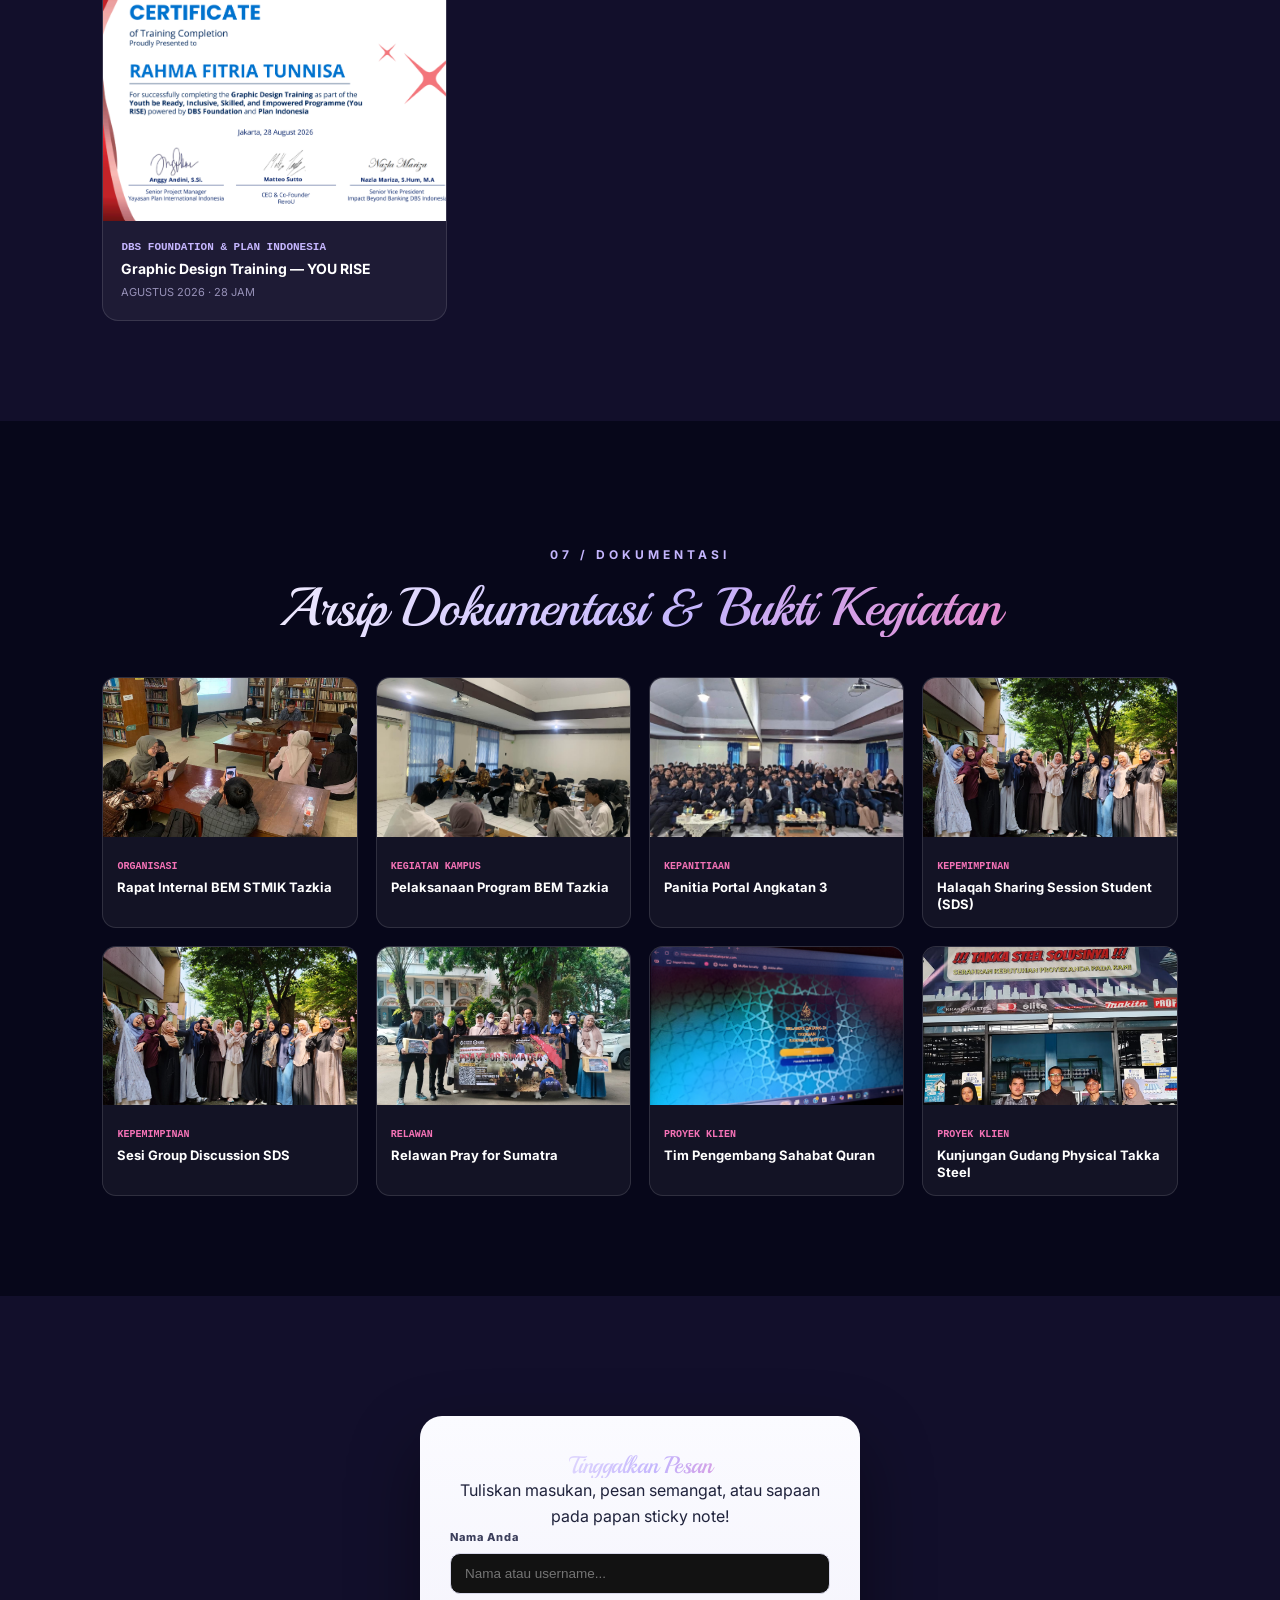
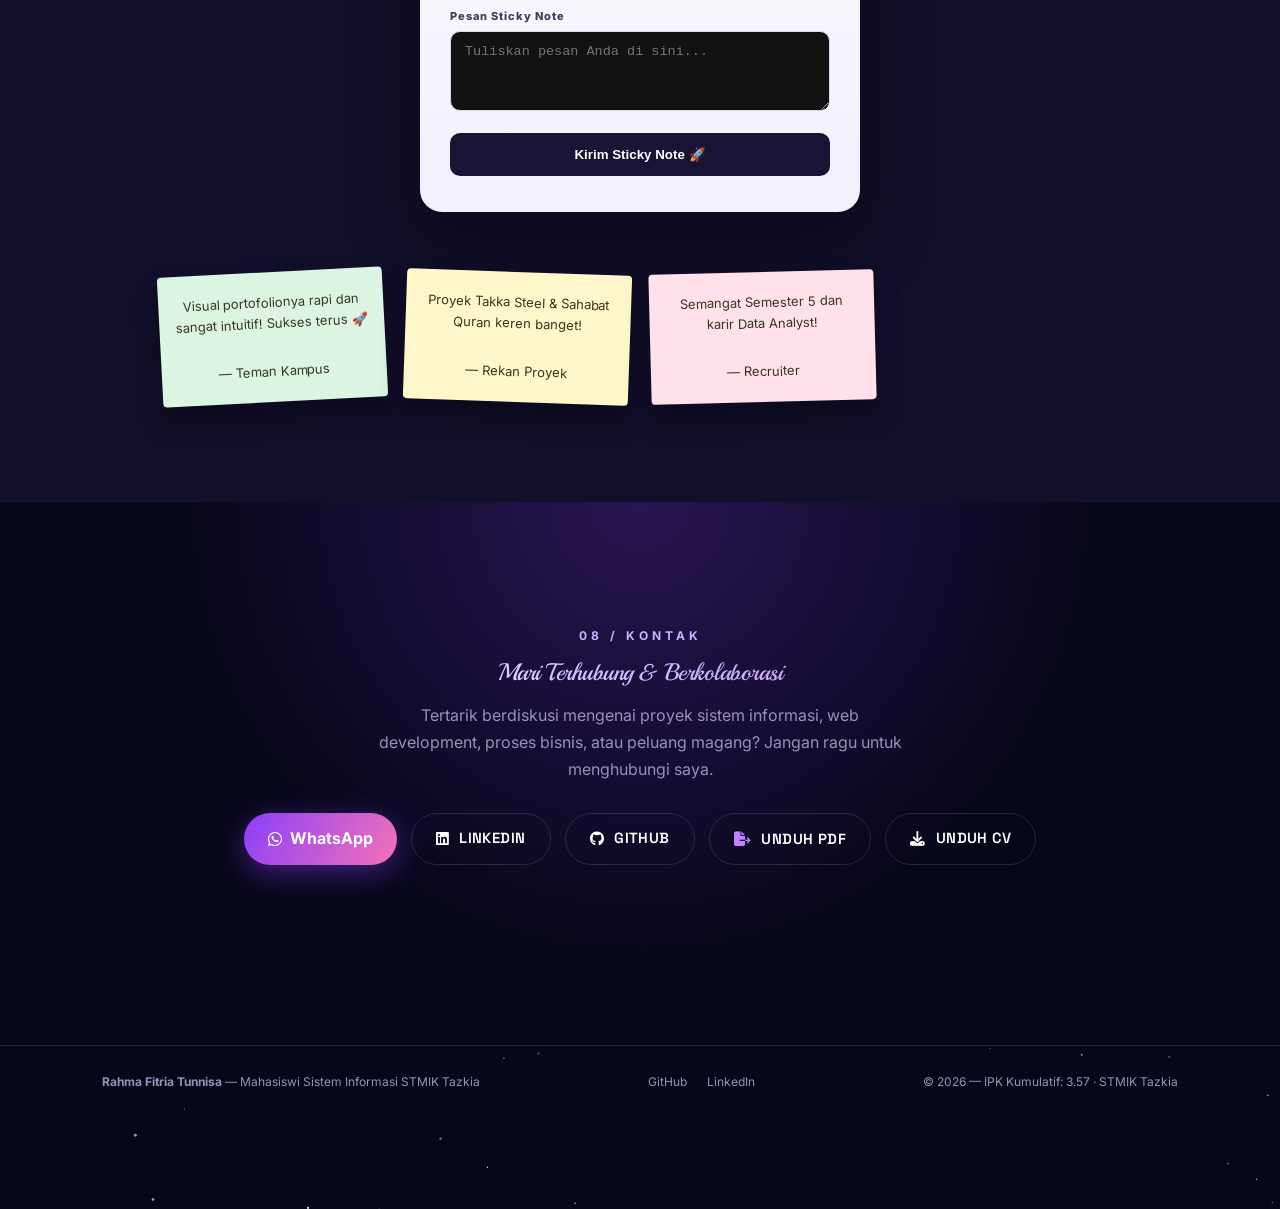
==== commit 304fee85: "sertifikat" ====
--- a/portfolio.html
+++ b/portfolio.html
@@ -998,6 +998,25 @@
         </div>
       </div>
 
+      <!-- Exp Capstone: Capstone Project YOU RISE x RevoU -->
+      <div class="tl-item">
+        <span class="tl-dot"></span>
+        <span class="tl-date" data-i18n="exp.capstone_date">APRIL – MEI 2026</span>
+        <div class="tl-card">
+          <div class="tl-card-head">
+            <div>
+              <h4 data-i18n="exp.capstone_title">Capstone Project — YOU RISE x RevoU (Volksgraph)</h4>
+              <div class="company" data-i18n="exp.capstone_org">YOU RISE x RevoU in Collaboration with Volksgraph</div>
+            </div>
+            <span class="tl-tag-mode" data-i18n="exp.capstone_tag">Pelatihan &amp; Capstone</span>
+          </div>
+          <p data-i18n="exp.capstone_desc">Menyelesaikan proyek capstone kolaboratif yang mencakup analisis dan audit, strategi media sosial dan konten, komunikasi visual, presentasi, serta kolaborasi tim. Pencapaian: Skor Keseluruhan 95/100 (Grade A).</p>
+          <div class="tl-chips">
+            <span class="tl-chip">Score 95/100</span><span class="tl-chip">Grade A</span><span class="tl-chip">Social Media Audit</span><span class="tl-chip">Visual Content Strategy</span>
+          </div>
+        </div>
+      </div>
+
       <!-- Exp 3: PKL PT Yazuho Auto -->
       <div class="tl-item">
         <span class="tl-dot"></span>
@@ -1247,6 +1266,26 @@
           <div class="cert-cosmic-issuer">PT YAZUHO AUTO</div>
           <div class="cert-cosmic-title">Sertifikat Praktik Kerja Industri (PKL TPGM)</div>
           <div class="cert-cosmic-date">Magang Industri</div>
+        </div>
+      </div>
+
+      <!-- Cert 13: Capstone Project Volksgraph -->
+      <div class="cert-cosmic-card" data-lightbox="true" data-src="assets/certificates/volksgraph.Webp" data-title="Capstone Project — YOU RISE x RevoU in Collaboration with Volksgraph" data-category="YOU RISE x REVOU &amp; VOLKSGRAPH" data-description="Proyek Capstone: Audit Medsos, Konten Visual, Strategi. Skor: 95/100 (Grade A)">
+        <div class="cert-cosmic-img"><img src="assets/certificates/volksgraph.Webp" alt="Capstone Project Volksgraph"></div>
+        <div class="cert-cosmic-body">
+          <div class="cert-cosmic-issuer" data-i18n="cert13.issuer">YOU RISE x REVOU &amp; VOLKSGRAPH</div>
+          <div class="cert-cosmic-title" data-i18n="cert13.title">Capstone Project — YOU RISE x RevoU in Collaboration with Volksgraph</div>
+          <div class="cert-cosmic-date" data-i18n="cert13.date">April–Mei 2026 · Skor 95/100 (Grade A)</div>
+        </div>
+      </div>
+
+      <!-- Cert 14: Graphic Design Training -->
+      <div class="cert-cosmic-card" data-lightbox="true" data-src="assets/certificates/GD.Webp" data-title="Graphic Design Training — YOU RISE" data-category="DBS FOUNDATION &amp; PLAN INDONESIA" data-description="Pelatihan Desain Grafis YOU RISE (28 Jam)">
+        <div class="cert-cosmic-img"><img src="assets/certificates/GD.Webp" alt="Graphic Design Training YOU RISE"></div>
+        <div class="cert-cosmic-body">
+          <div class="cert-cosmic-issuer" data-i18n="cert14.issuer">DBS FOUNDATION &amp; PLAN INDONESIA</div>
+          <div class="cert-cosmic-title" data-i18n="cert14.title">Graphic Design Training — YOU RISE</div>
+          <div class="cert-cosmic-date" data-i18n="cert14.date">Agustus 2026 · 28 Jam</div>
         </div>
       </div>
 
@@ -1535,7 +1574,7 @@
   </script>
 
   <!-- SEPARATE PRINT-ONLY PRESENTATION DECK (Hidden on screen, active ONLY during window.print()) -->
-  <div id="print-deck" class="print-deck">
+  <div id="print-deck" class="print-deck" style="display:none;">
 
     <!-- SLIDE 01: COVER WITH PROFILE PHOTO -->
     <section class="pdf-slide theme-portfolio-pdf">
@@ -1721,21 +1760,6 @@
         <span>Foundation Management System</span>
       </div>
     </section>
-              <li>Katalog produk baja interaktif dengan spesifikasi teknis lengkap</li>
-              <li>Desain visual industrial modern dengan performa akses tinggi</li>
-              <li>Integrasi saluran komunikasi langsung ke WhatsApp sales</li>
-            </ul>
-          </div>
-          <div class="case-img-box">
-            <img src="assets/projects/takka-steel/Cuplikan layar 2026-08-11 130742.WebP" alt="Takka Steel Preview">
-          </div>
-        </div>
-      </div>
-      <div class="slide-footer-bar">
-        <span>Slide 05 / 10 — Project 02: Takka Steel</span>
-        <span>Company Profile &amp; Catalog</span>
-      </div>
-    </section>
 
     <!-- SLIDE 06: PROJECT 03 - SERTIFIKAT KILAT -->
     <section class="pdf-slide theme-portfolio-pdf">
@@ -1814,50 +1838,50 @@
         <span class="slide-tag">07 / SERTIFIKASI KOMPETENSI</span>
         <span class="slide-author-badge">RAHMA FITRIA TUNNISA</span>
       </div>
-      <h2 class="slide-title">Sertifikasi Data Analytics, Programming &amp; Soft Skills</h2>
+      <h2 class="slide-title">Sertifikasi Capstone, Desain, Data &amp; Programming</h2>
       <div class="slide-content-body">
         <div class="slide-cert-grid-3x2">
           <div class="slide-cert-card-sm">
             <div class="cert-img-container">
+              <img src="assets/certificates/volksgraph.Webp" alt="Capstone Project Volksgraph">
+            </div>
+            <h4 data-i18n="cert13.title">Capstone Volksgraph</h4>
+            <p>YOU RISE x RevoU &bull; Skor 95/100</p>
+          </div>
+          <div class="slide-cert-card-sm">
+            <div class="cert-img-container">
+              <img src="assets/certificates/GD.Webp" alt="Graphic Design YOU RISE">
+            </div>
+            <h4 data-i18n="cert14.title">Graphic Design Training</h4>
+            <p>DBS Foundation &bull; 28 Jam</p>
+          </div>
+          <div class="slide-cert-card-sm">
+            <div class="cert-img-container">
               <img src="assets/certificates/ml.Webp" alt="Dicoding Machine Learning">
             </div>
             <h4 data-i18n="cert1.title">Belajar Machine Learning</h4>
-            <p>Dicoding Indonesia &bull; 2024</p>
+            <p>Dicoding Indonesia &bull; 2026</p>
           </div>
           <div class="slide-cert-card-sm">
             <div class="cert-img-container">
               <img src="assets/certificates/revou.WebP" alt="RevoU Academy">
             </div>
-            <h4 data-i18n="cert5.title">Data Analytics Course</h4>
-            <p>RevoU Academy &bull; 2024</p>
+            <h4 data-i18n="cert7.title">Data Analytics Course</h4>
+            <p>RevoU Academy &bull; 2025</p>
           </div>
           <div class="slide-cert-card-sm">
             <div class="cert-img-container">
               <img src="assets/certificates/dbs.WebP" alt="DBS Foundation">
             </div>
-            <h4 data-i18n="cert6.title">Financial Literacy</h4>
-            <p>DBS Foundation &bull; 2024</p>
+            <h4 data-i18n="cert8.title">Financial Literacy</h4>
+            <p>DBS Foundation &bull; 2026</p>
           </div>
           <div class="slide-cert-card-sm">
             <div class="cert-img-container">
               <img src="assets/certificates/sql.WebP" alt="Dicoding SQL">
             </div>
             <h4 data-i18n="cert4.title">Belajar Dasar SQL</h4>
-            <p>Dicoding Indonesia &bull; 2024</p>
-          </div>
-          <div class="slide-cert-card-sm">
-            <div class="cert-img-container">
-              <img src="assets/certificates/pyton.WebP" alt="Dicoding Python">
-            </div>
-            <h4 data-i18n="cert3.title">Memulai Python</h4>
-            <p>Dicoding Indonesia &bull; 2024</p>
-          </div>
-          <div class="slide-cert-card-sm">
-            <div class="cert-img-container">
-              <img src="assets/certificates/pengembang.WebP" alt="Dicoding Soft Skills">
-            </div>
-            <h4 data-i18n="cert2.title">Pengembangan Diri</h4>
-            <p>Dicoding Indonesia &bull; 2024</p>
+            <p>Dicoding Indonesia &bull; 2026</p>
           </div>
         </div>
       </div>
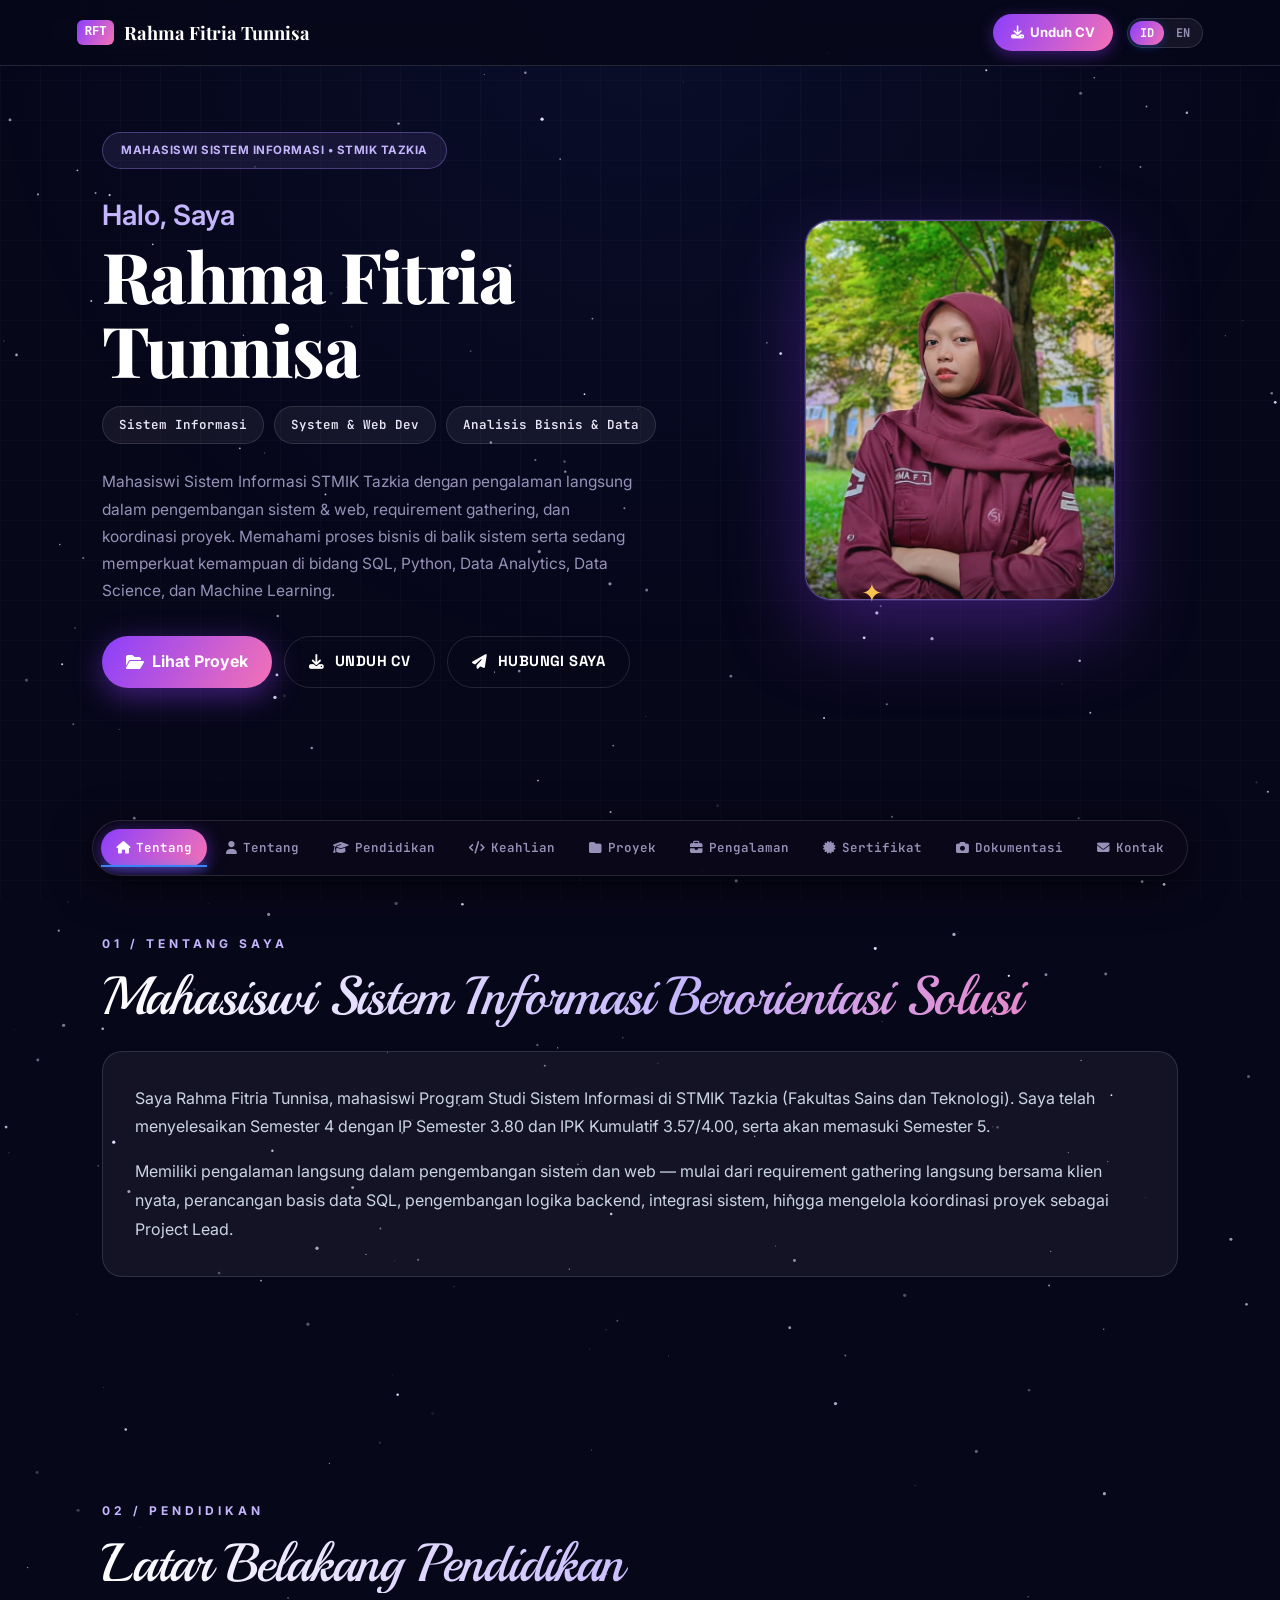
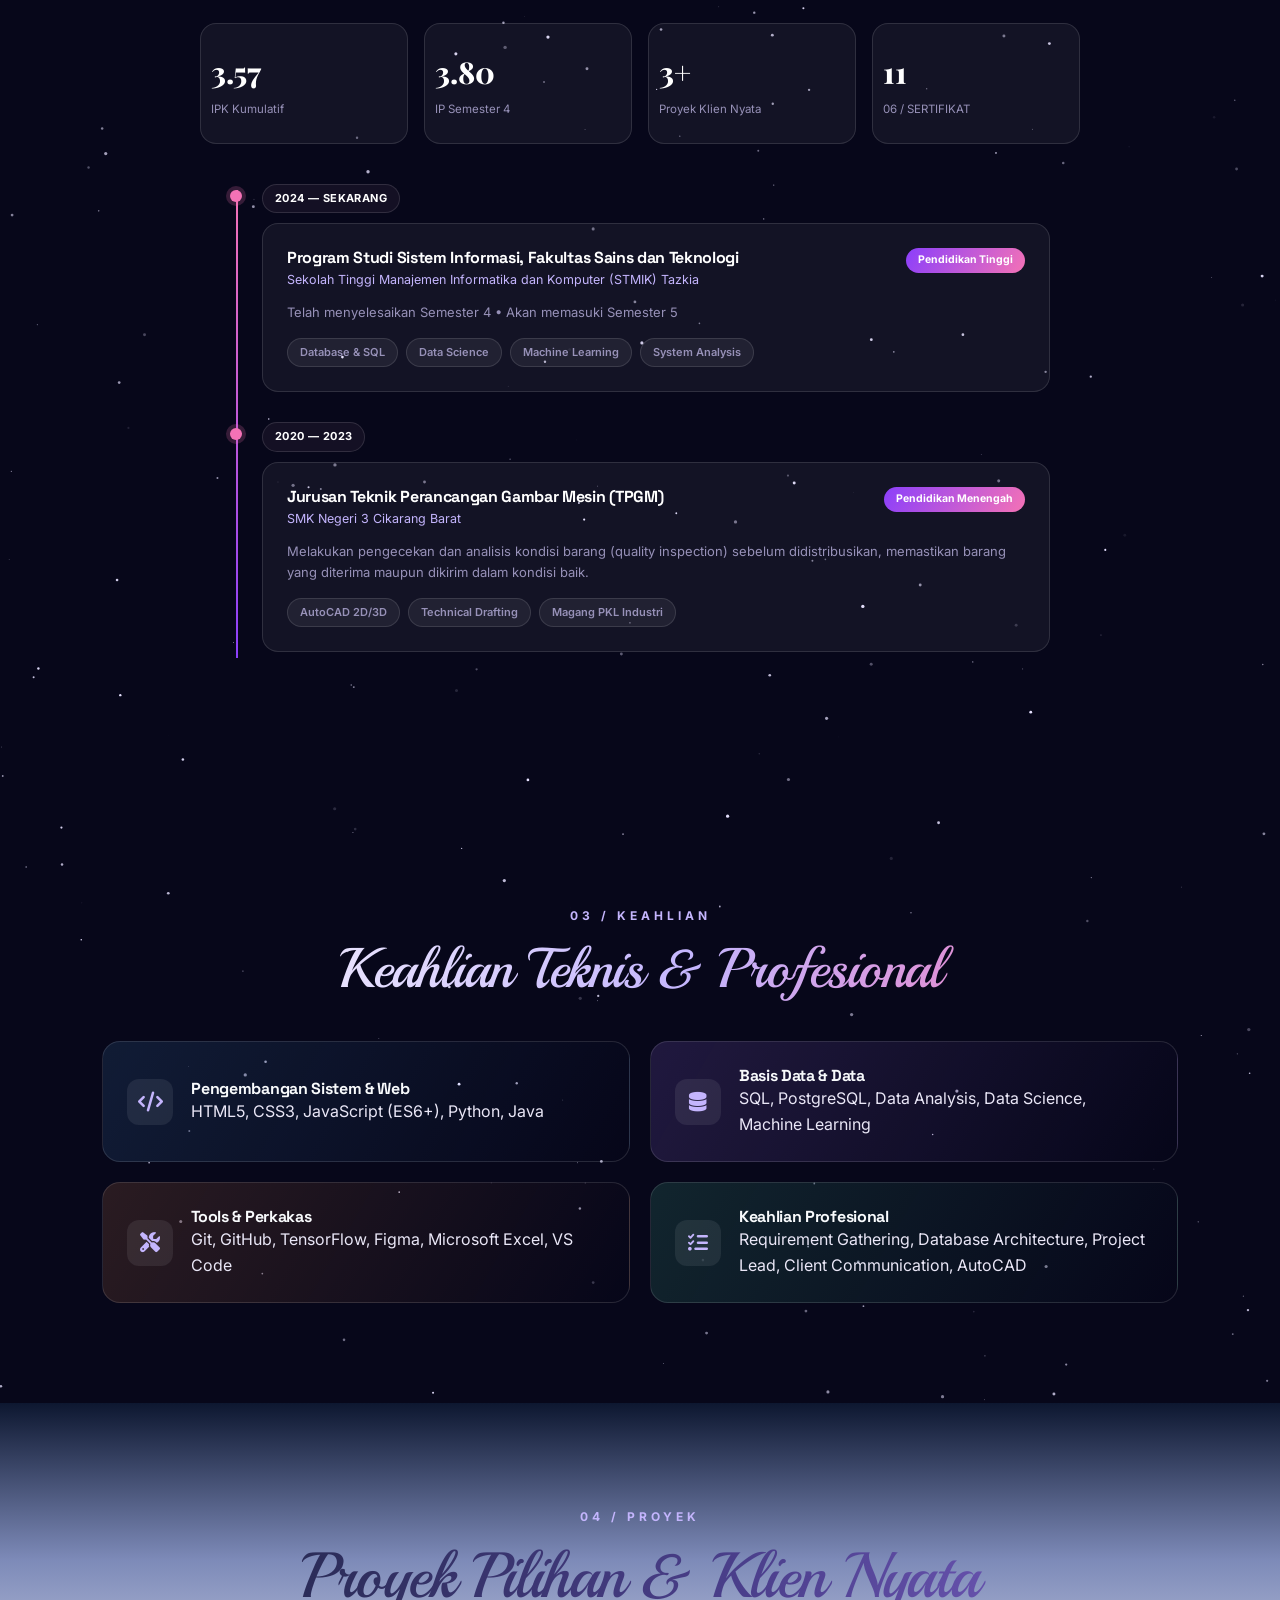
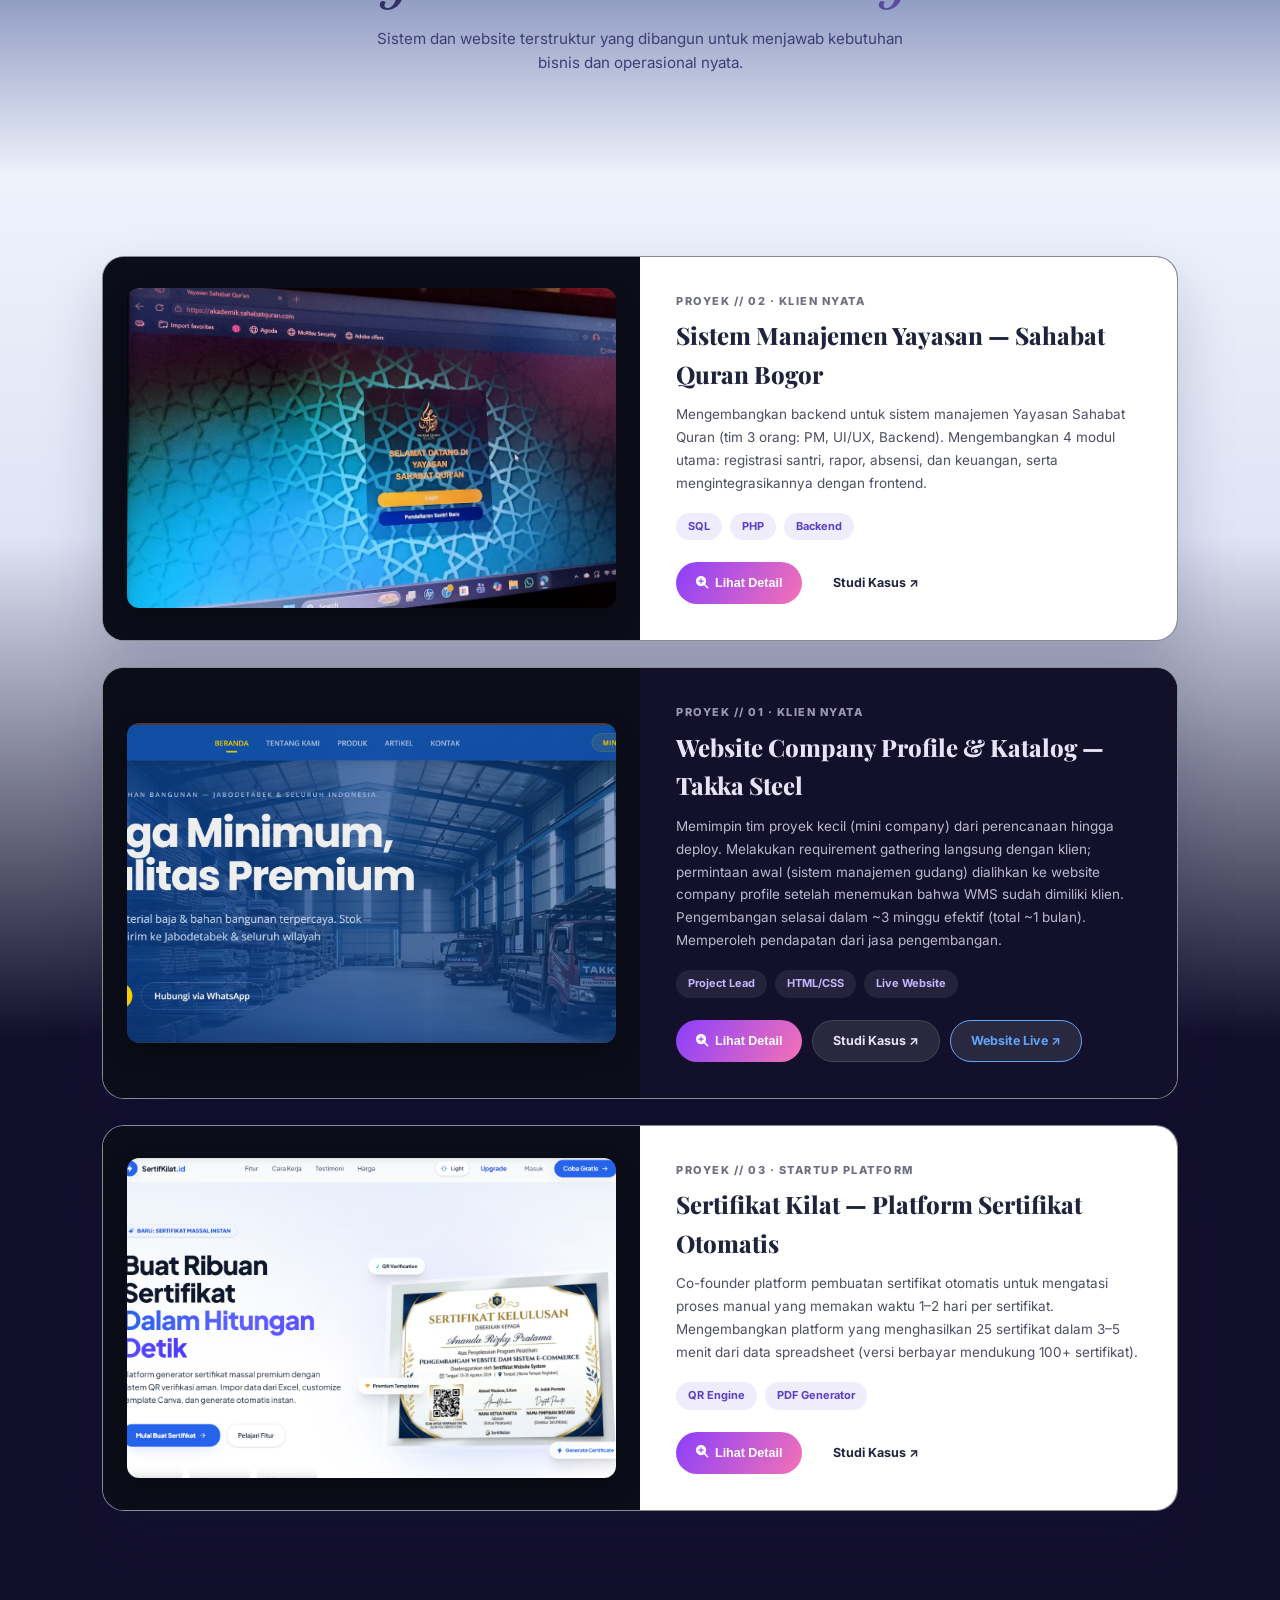
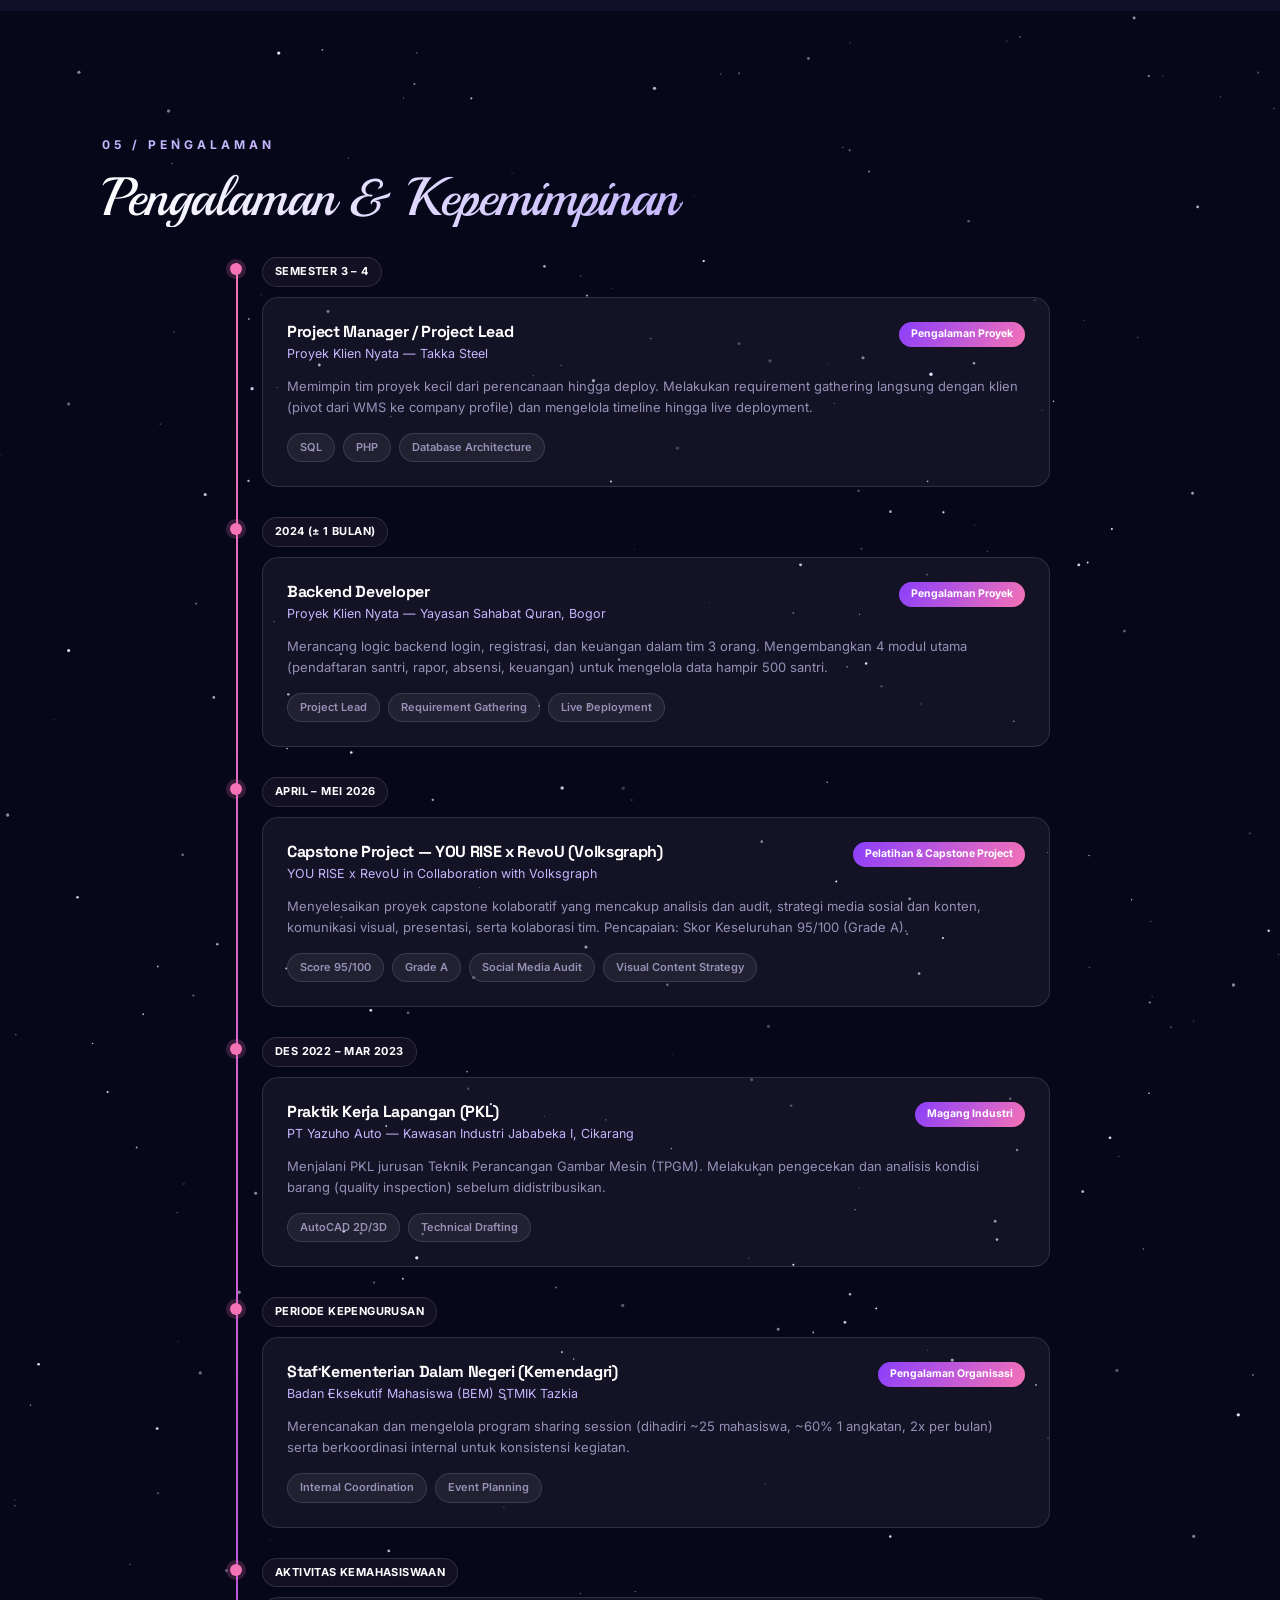
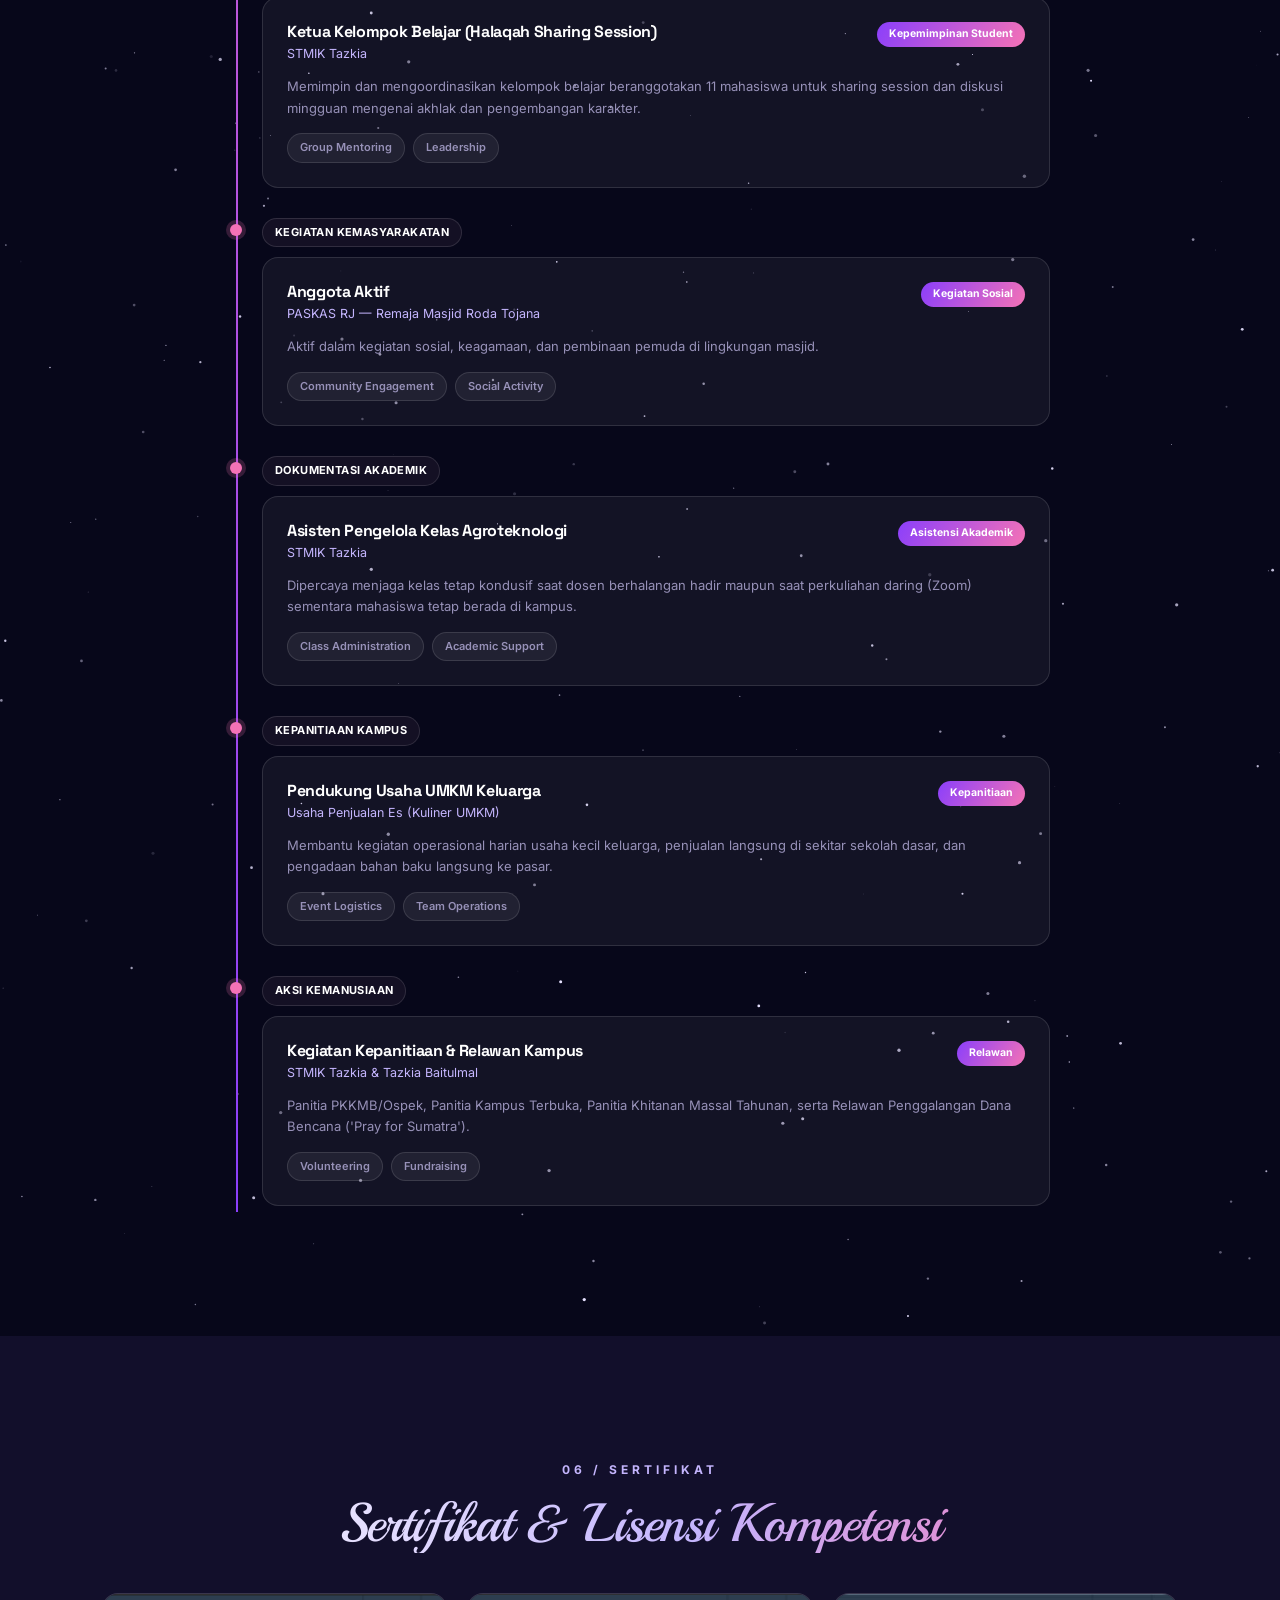
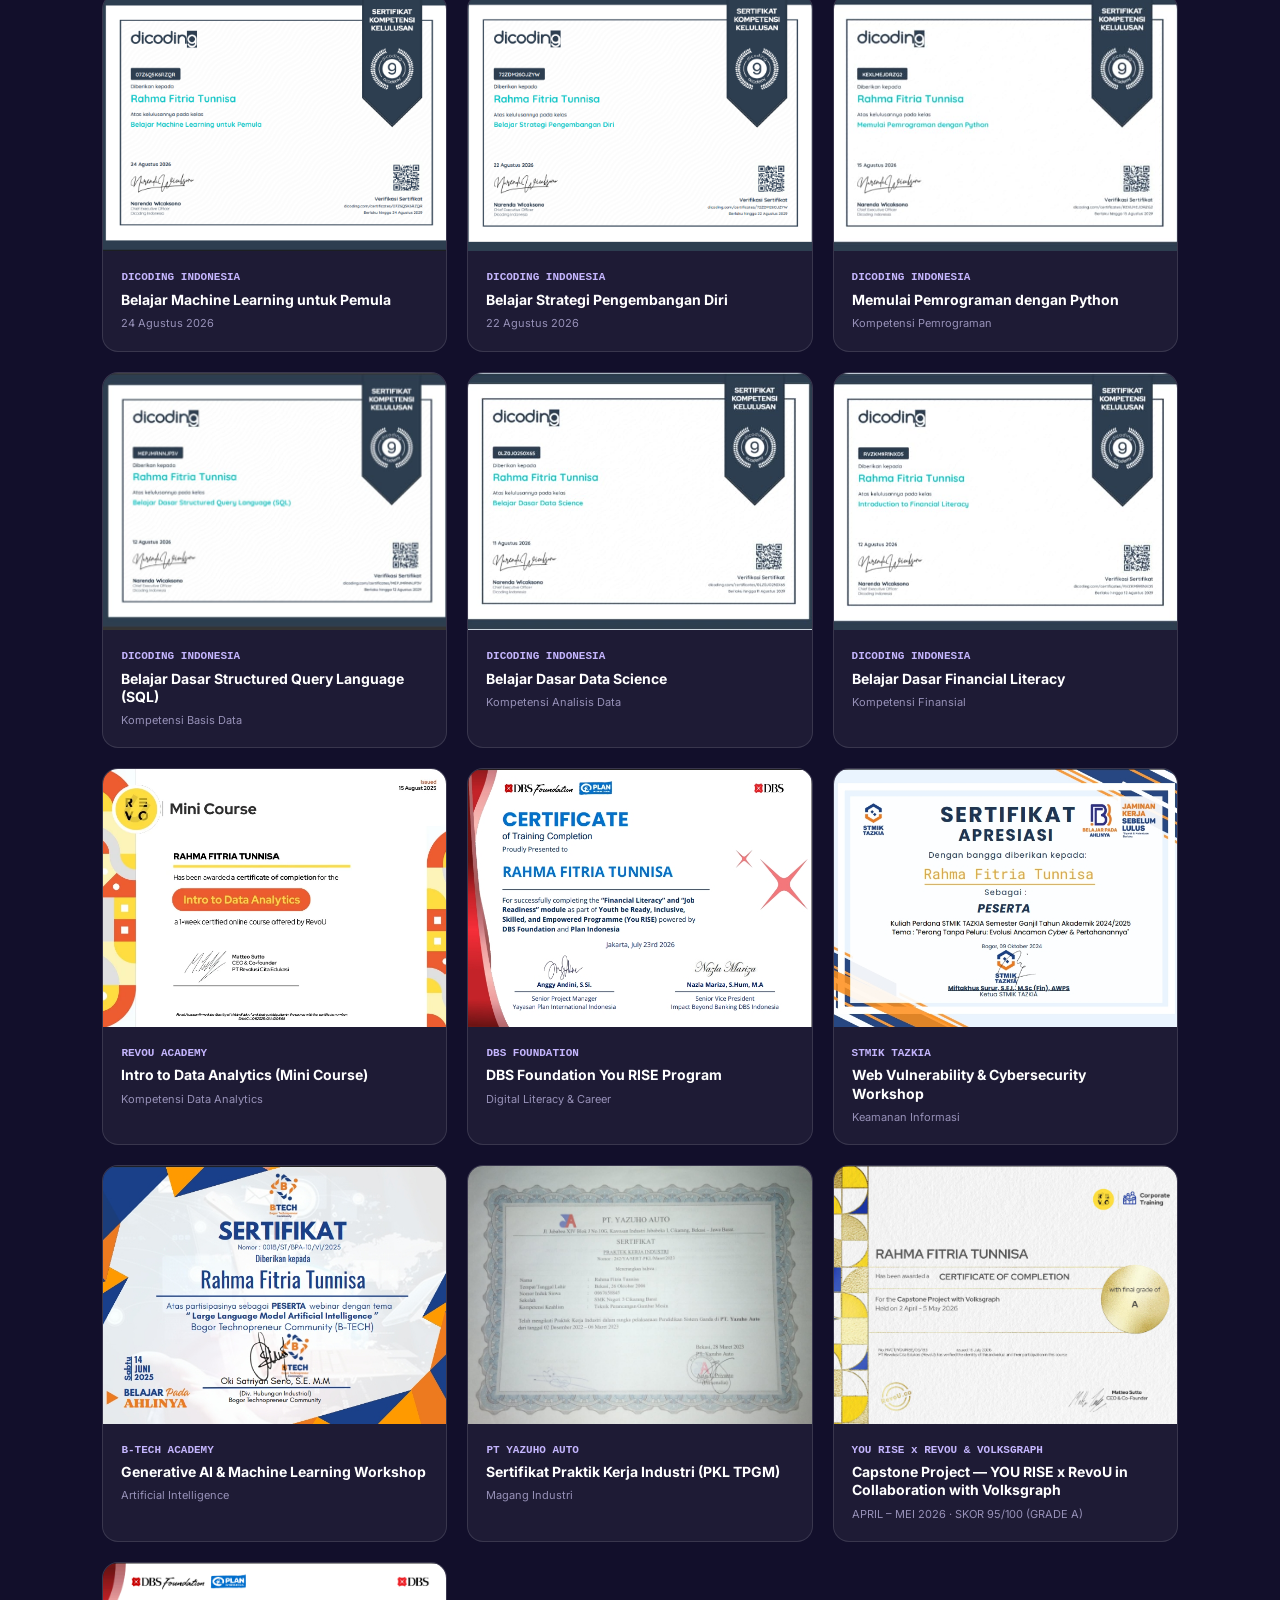
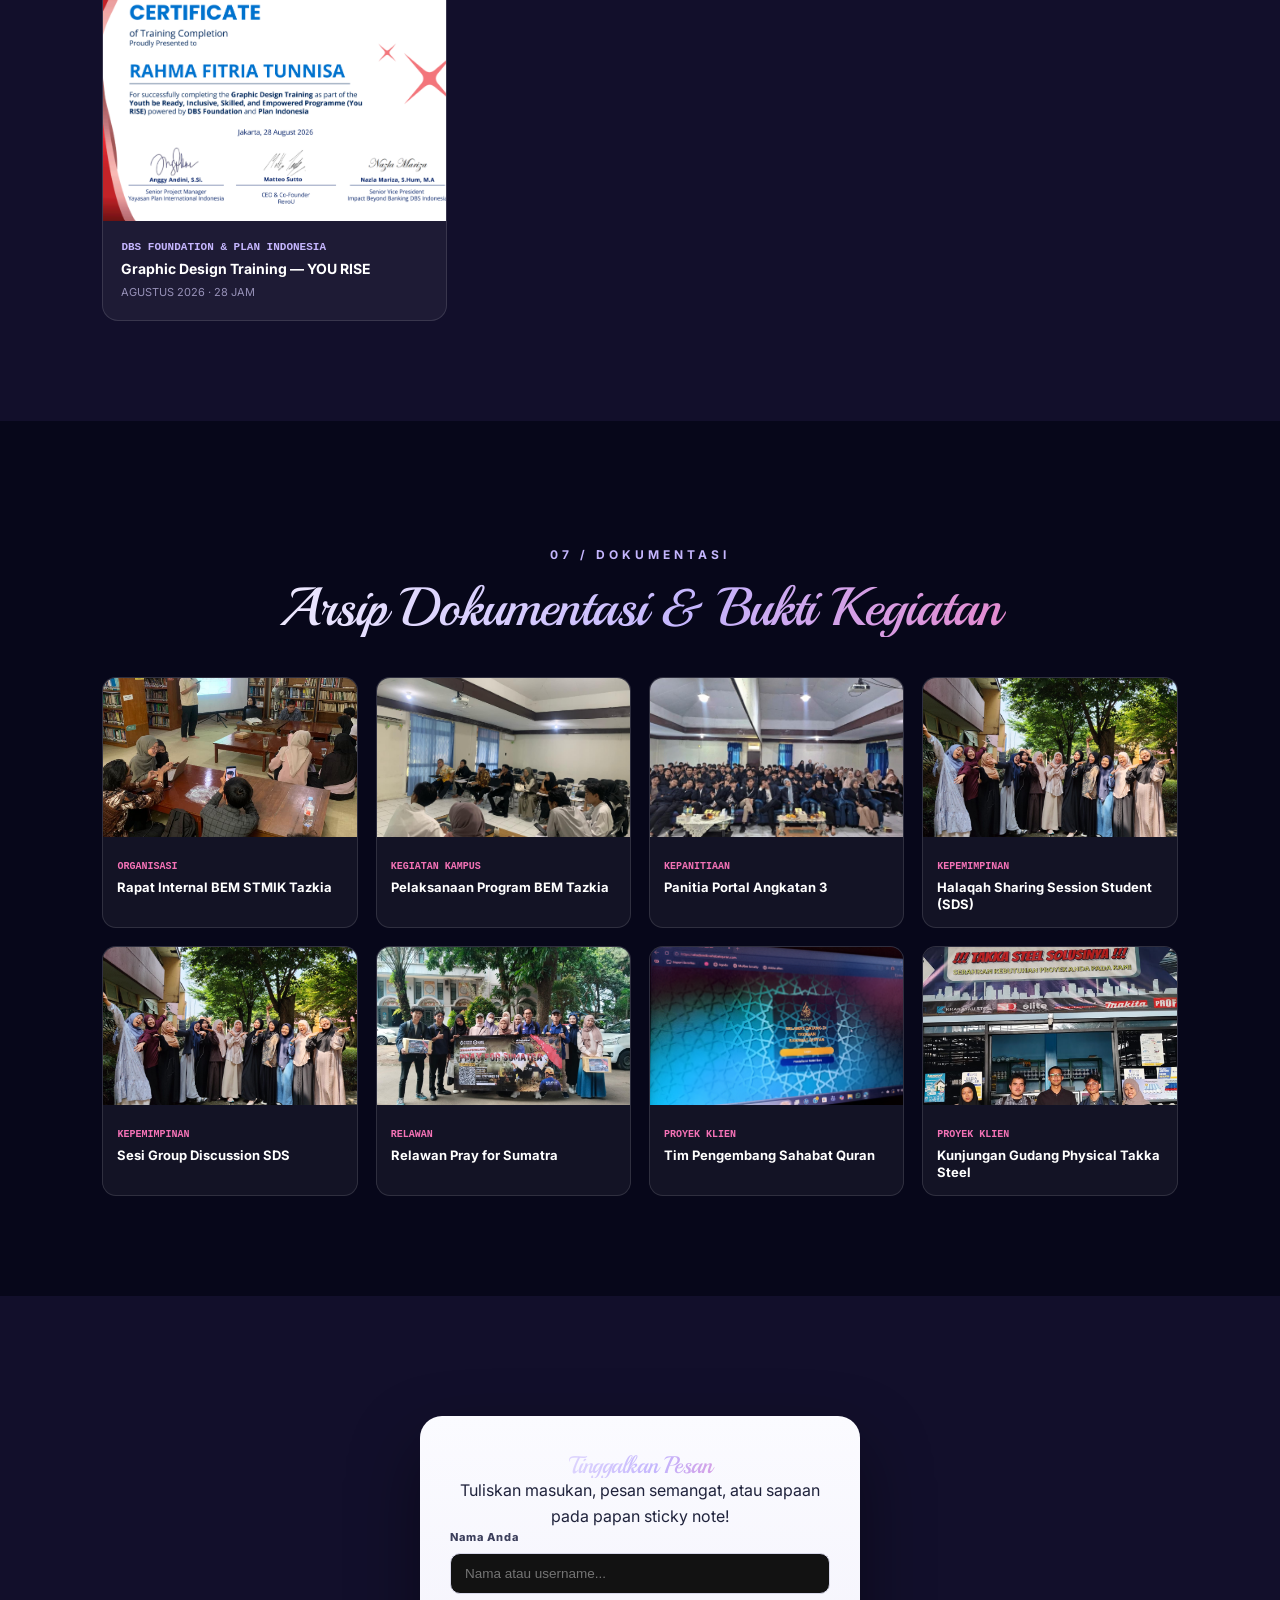
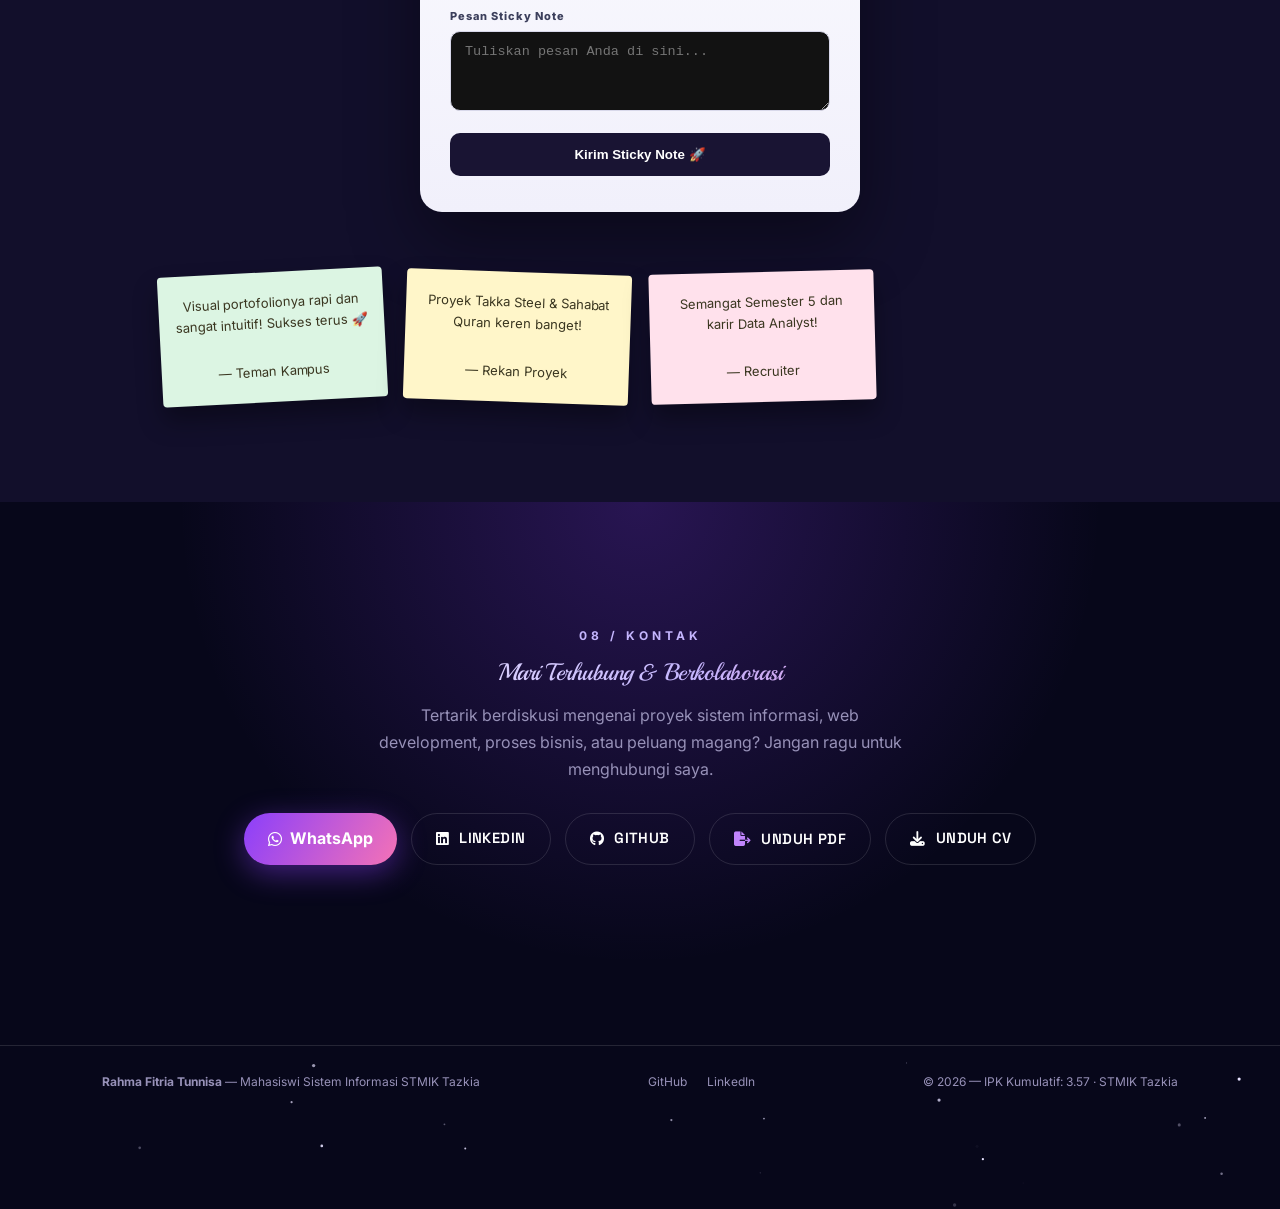
==== commit 0eb82774: "cv" ====
--- a/portfolio.html
+++ b/portfolio.html
@@ -650,7 +650,7 @@
     </div>
     <div class="top-actions">
       <!-- Single CV Action Button in Header -->
-      <a href="assets/cv/Rahma-Fitria-Tunnisa-CV.pdf" download class="top-cv-btn">
+      <a href="assets/cv/CV_ATS_ID_Rahma_Fitria_Tunnisa.pdf" download class="top-cv-btn">
         <i class="fas fa-download"></i> <span data-i18n="nav.cv_download">Unduh CV</span>
       </a>
 
@@ -715,7 +715,7 @@
           <a href="#projects" class="btn-glow-purple">
             <i class="fas fa-folder-open"></i> <span data-i18n="hero.btn_projects">Lihat Proyek →</span>
           </a>
-          <a href="assets/cv/Rahma-Fitria-Tunnisa-CV.pdf" download class="btn btn-outline" style="border-radius: 100px; padding: 13px 24px; font-weight: 700; border-color: var(--glass-border); color: #fff;">
+          <a href="assets/cv/CV_ATS_ID_Rahma_Fitria_Tunnisa.pdf" download class="btn btn-outline" style="border-radius: 100px; padding: 13px 24px; font-weight: 700; border-color: var(--glass-border); color: #fff;">
             <i class="fas fa-download"></i> <span data-i18n="hero.btn_cv_download">Unduh CV ⭳</span>
           </a>
           <a href="#contact" class="btn btn-outline" style="border-radius: 100px; padding: 13px 24px; font-weight: 700; border-color: var(--glass-border); color: #fff;">
@@ -1429,7 +1429,7 @@
       <button type="button" id="contact-export-pdf" class="btn btn-outline" style="border-radius:100px; padding: 12px 24px; color:#fff; border-color:var(--glass-border); background: transparent; cursor: pointer;">
         <i class="fas fa-file-export" style="color: #c084fc;"></i> <span data-i18n="contact.btn_export_pdf">Unduh PDF</span>
       </button>
-      <a href="assets/cv/Rahma-Fitria-Tunnisa-CV.pdf" download class="btn btn-outline" style="border-radius:100px; padding: 12px 24px; color:#fff; border-color:var(--glass-border);">
+      <a href="assets/cv/CV_ATS_ID_Rahma_Fitria_Tunnisa.pdf" download class="btn btn-outline" style="border-radius:100px; padding: 12px 24px; color:#fff; border-color:var(--glass-border);">
         <i class="fas fa-download"></i> Unduh CV
       </a>
     </div>
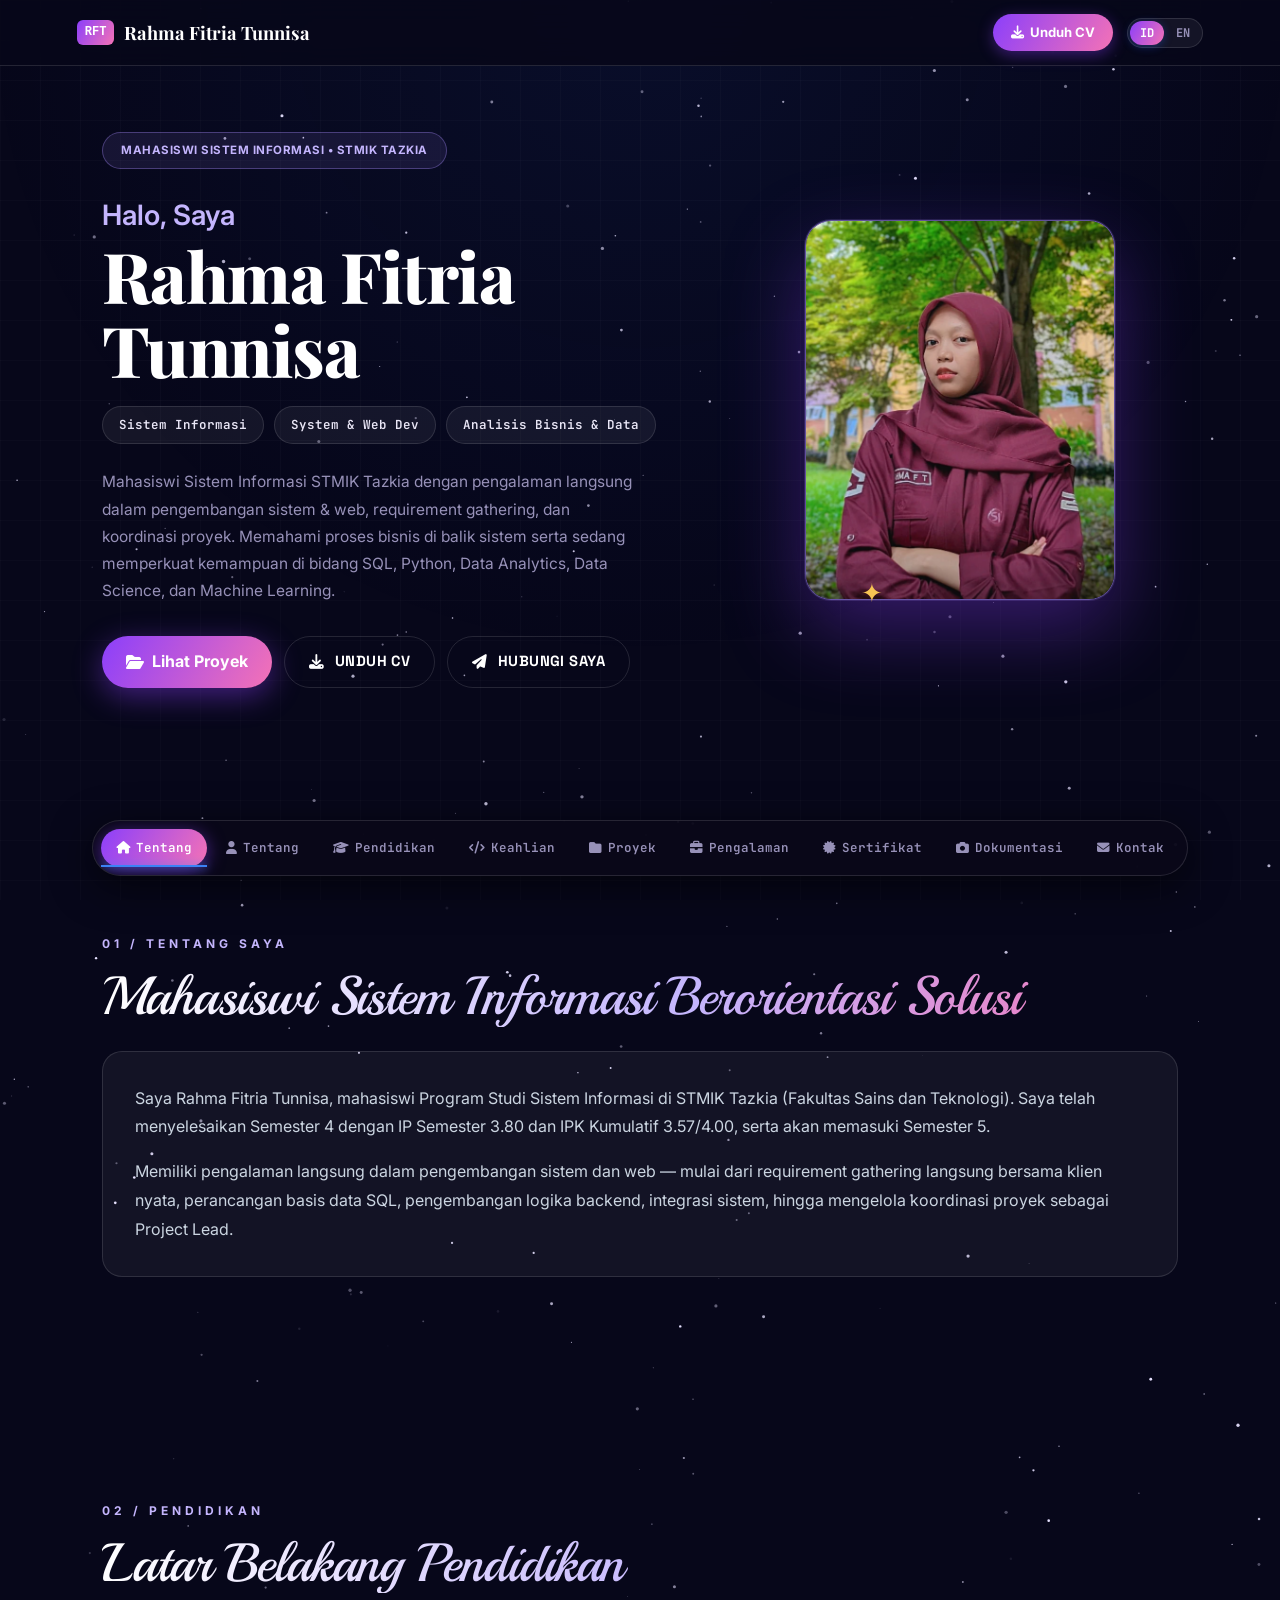
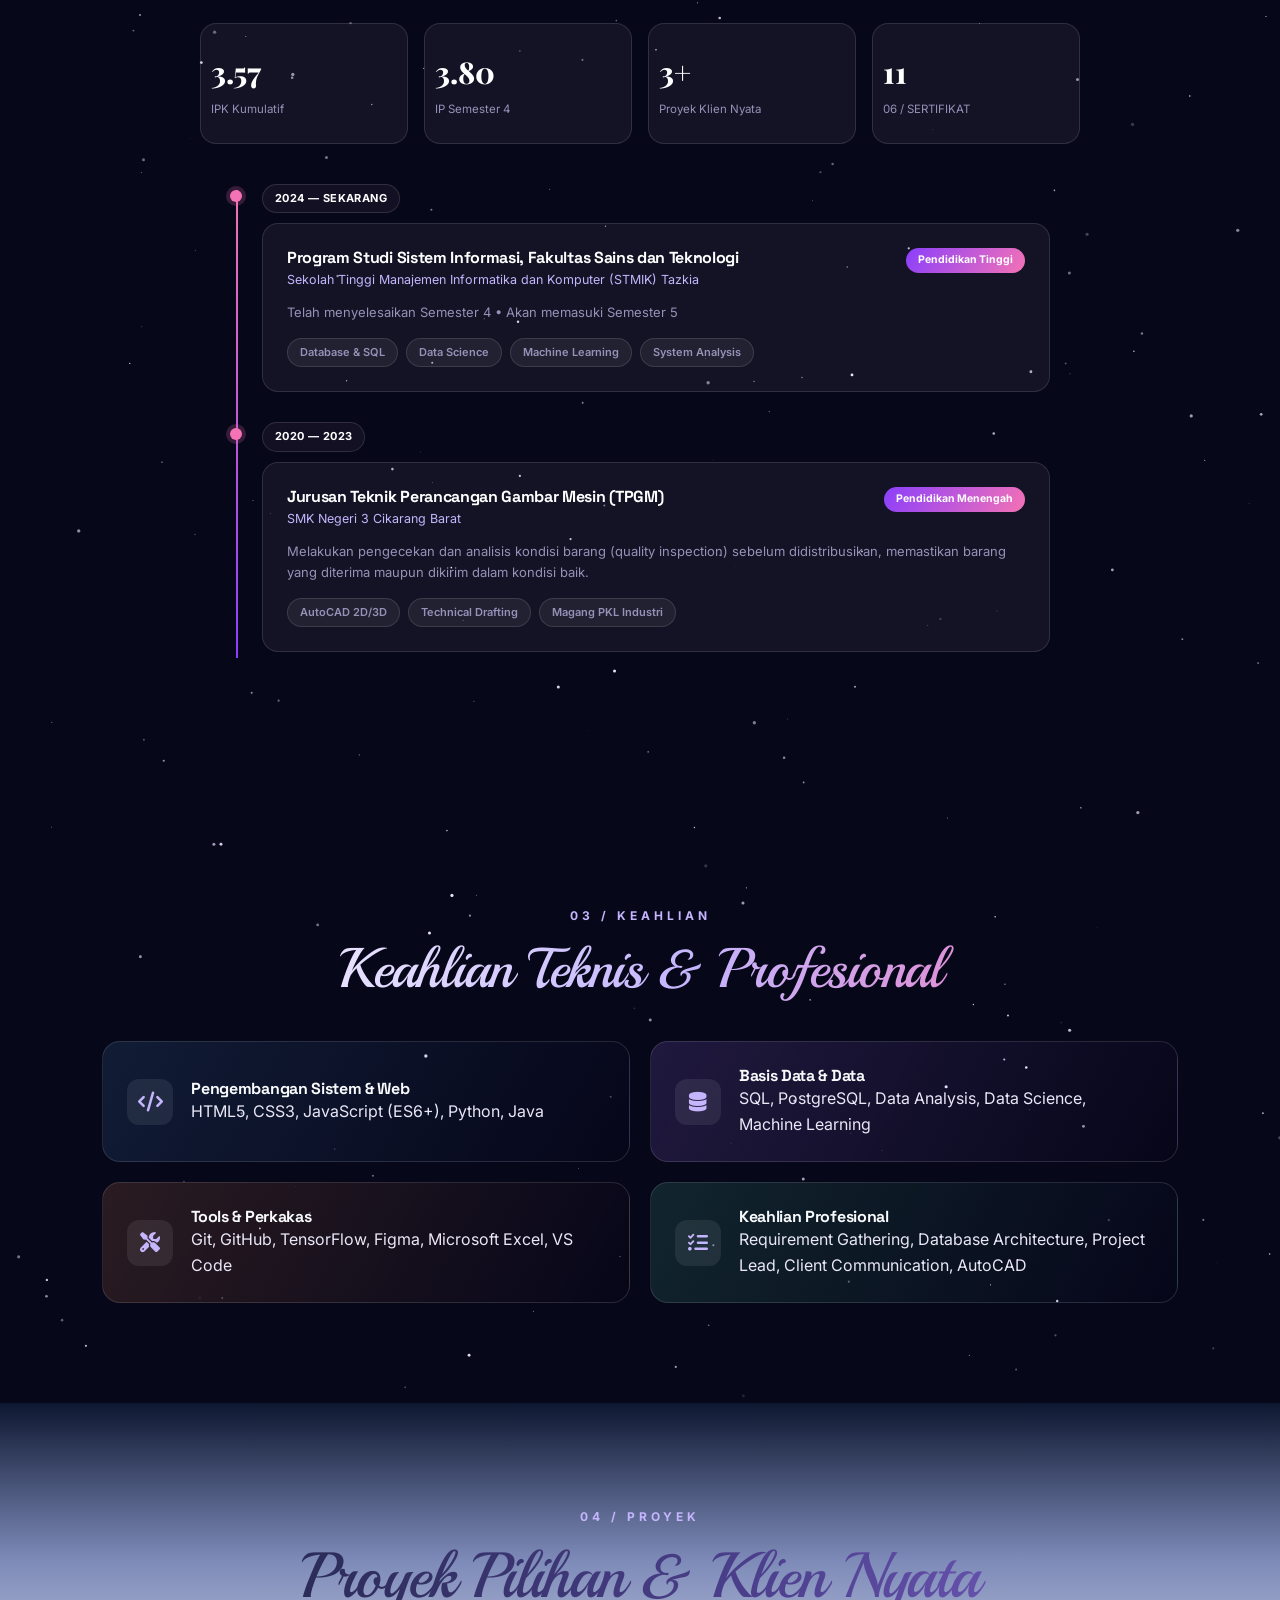
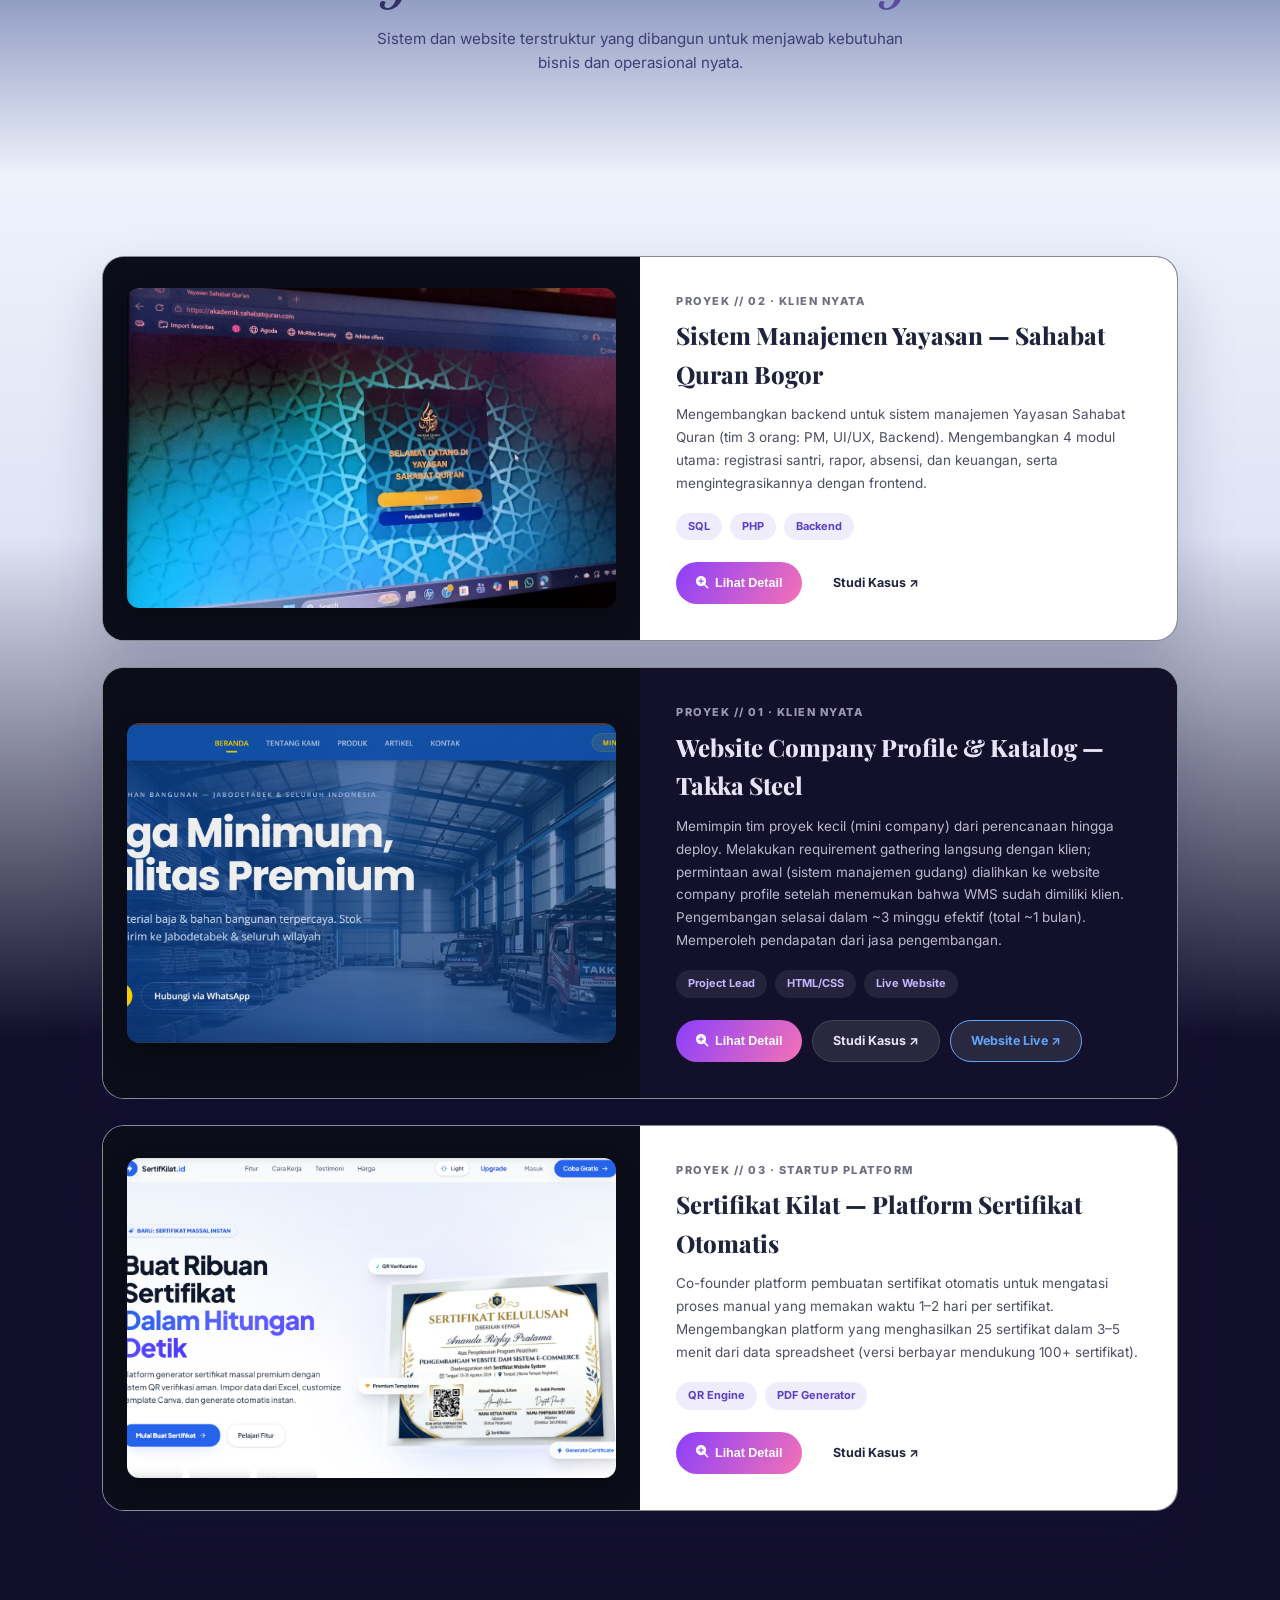
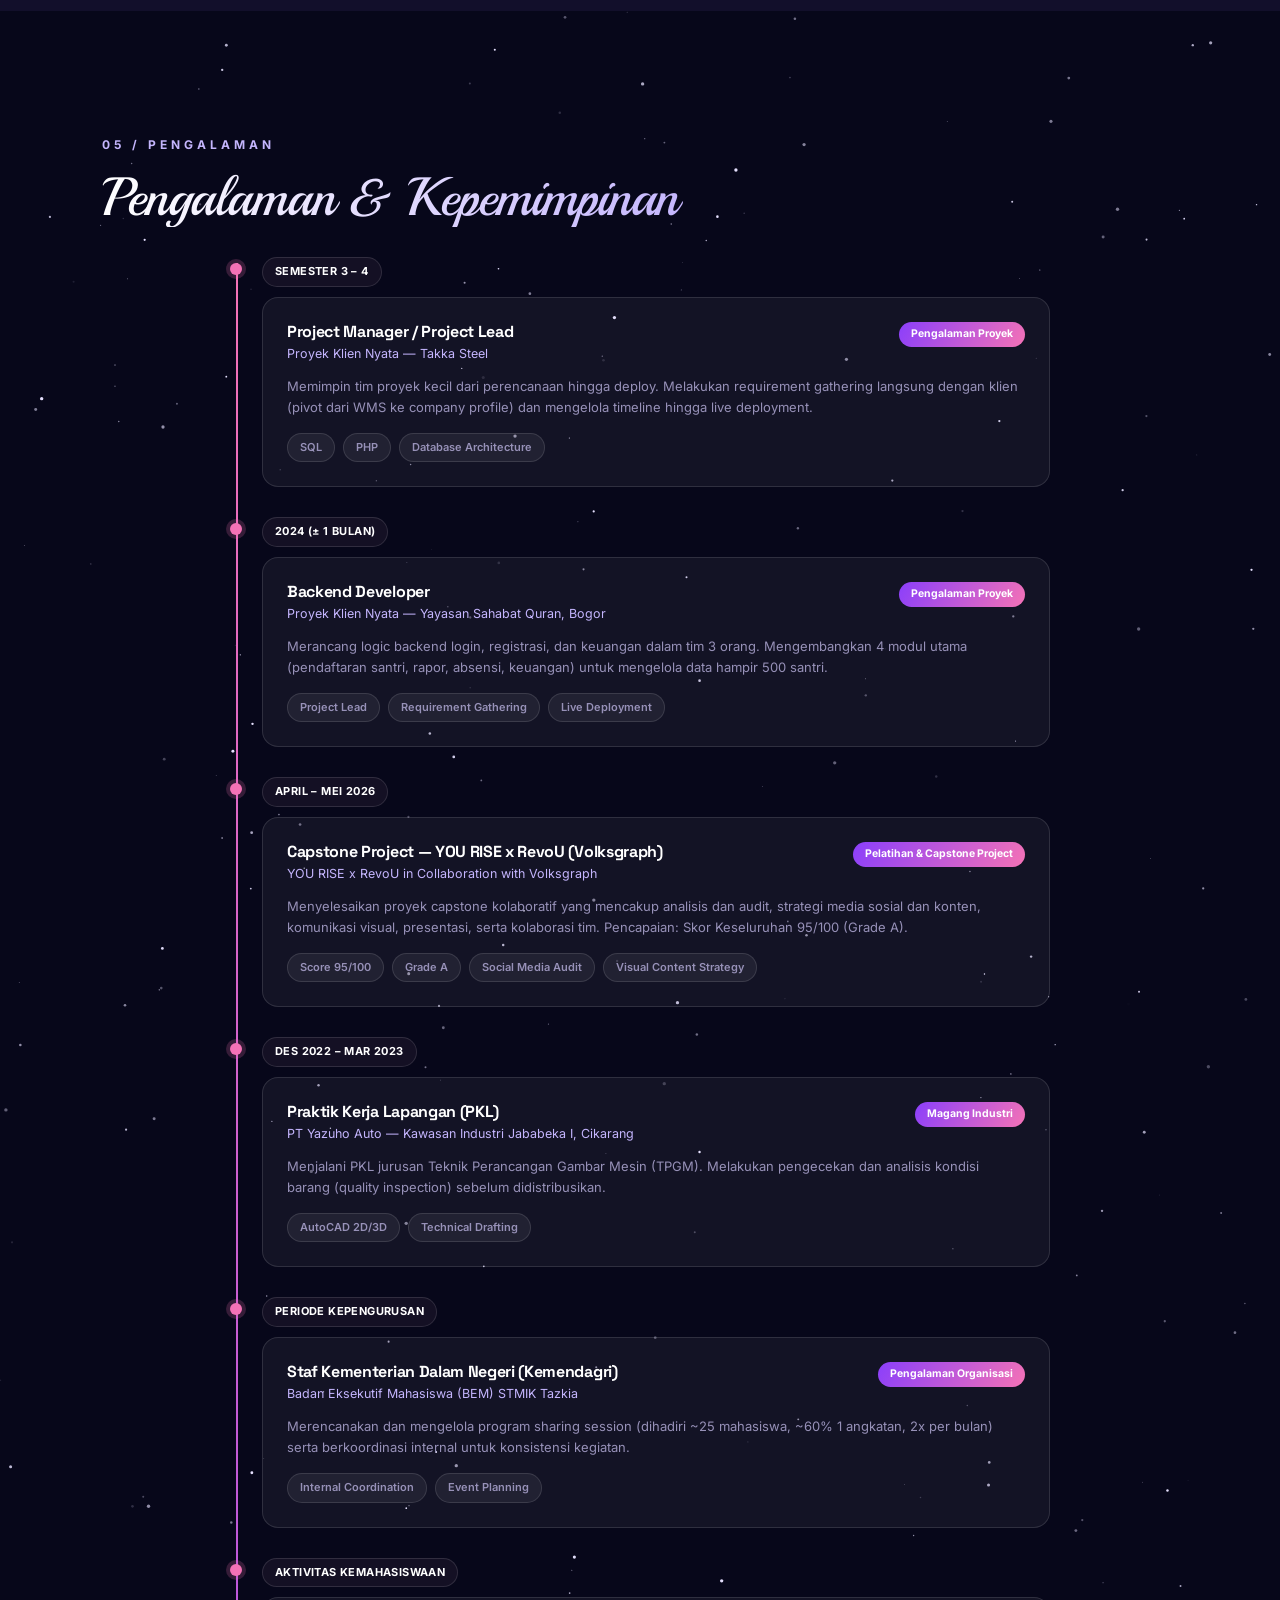
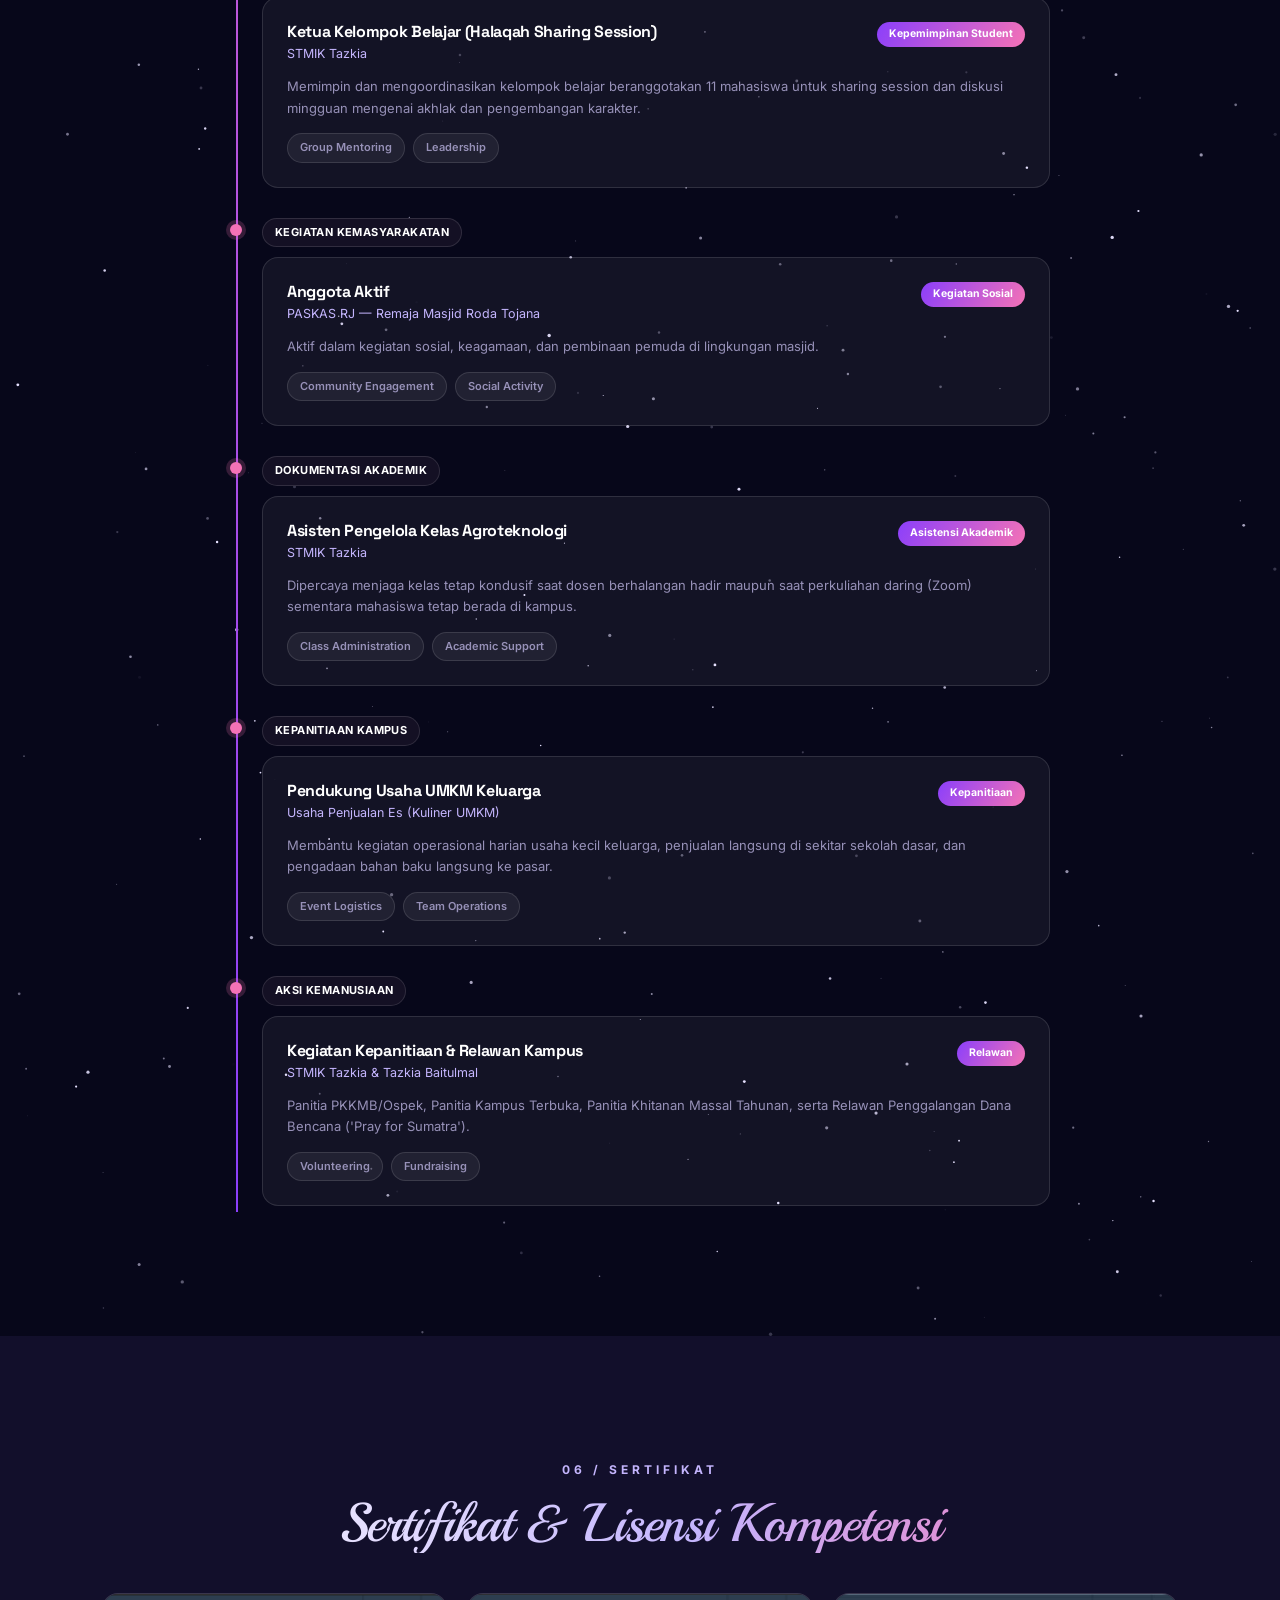
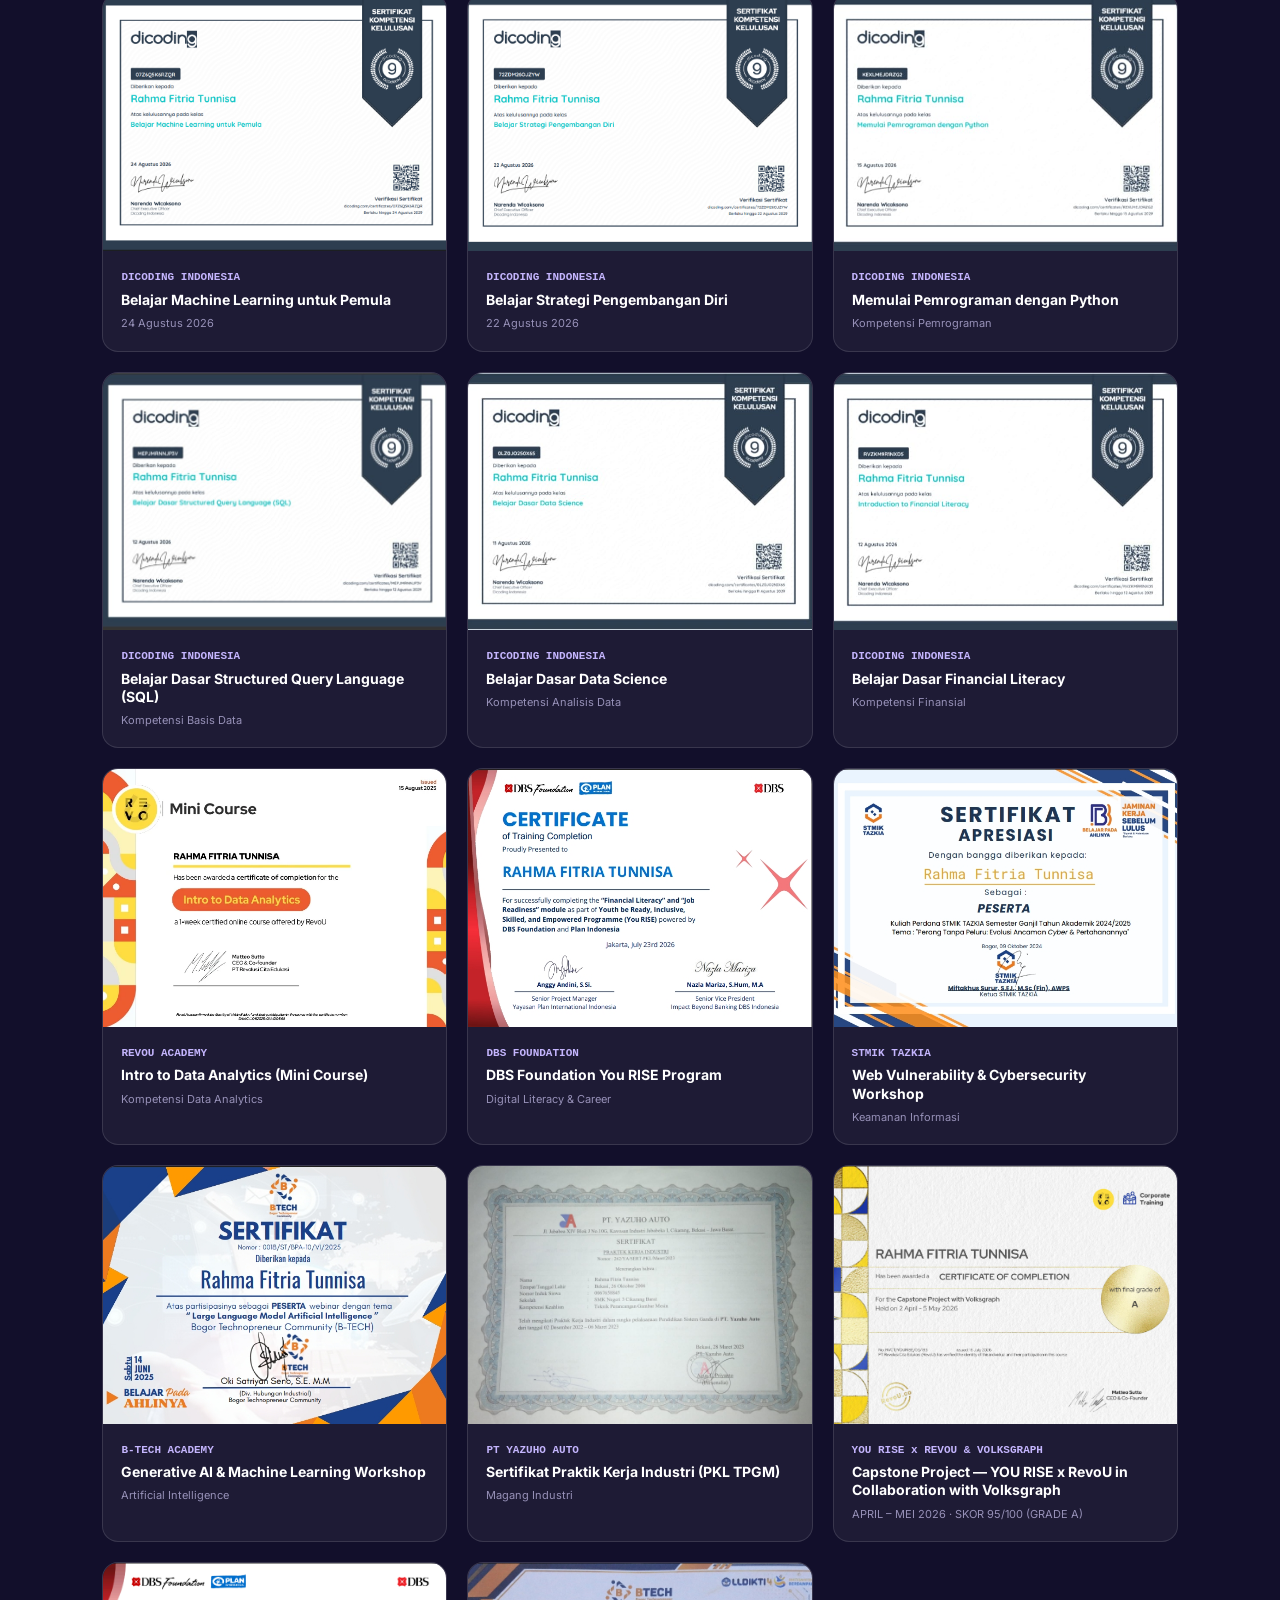
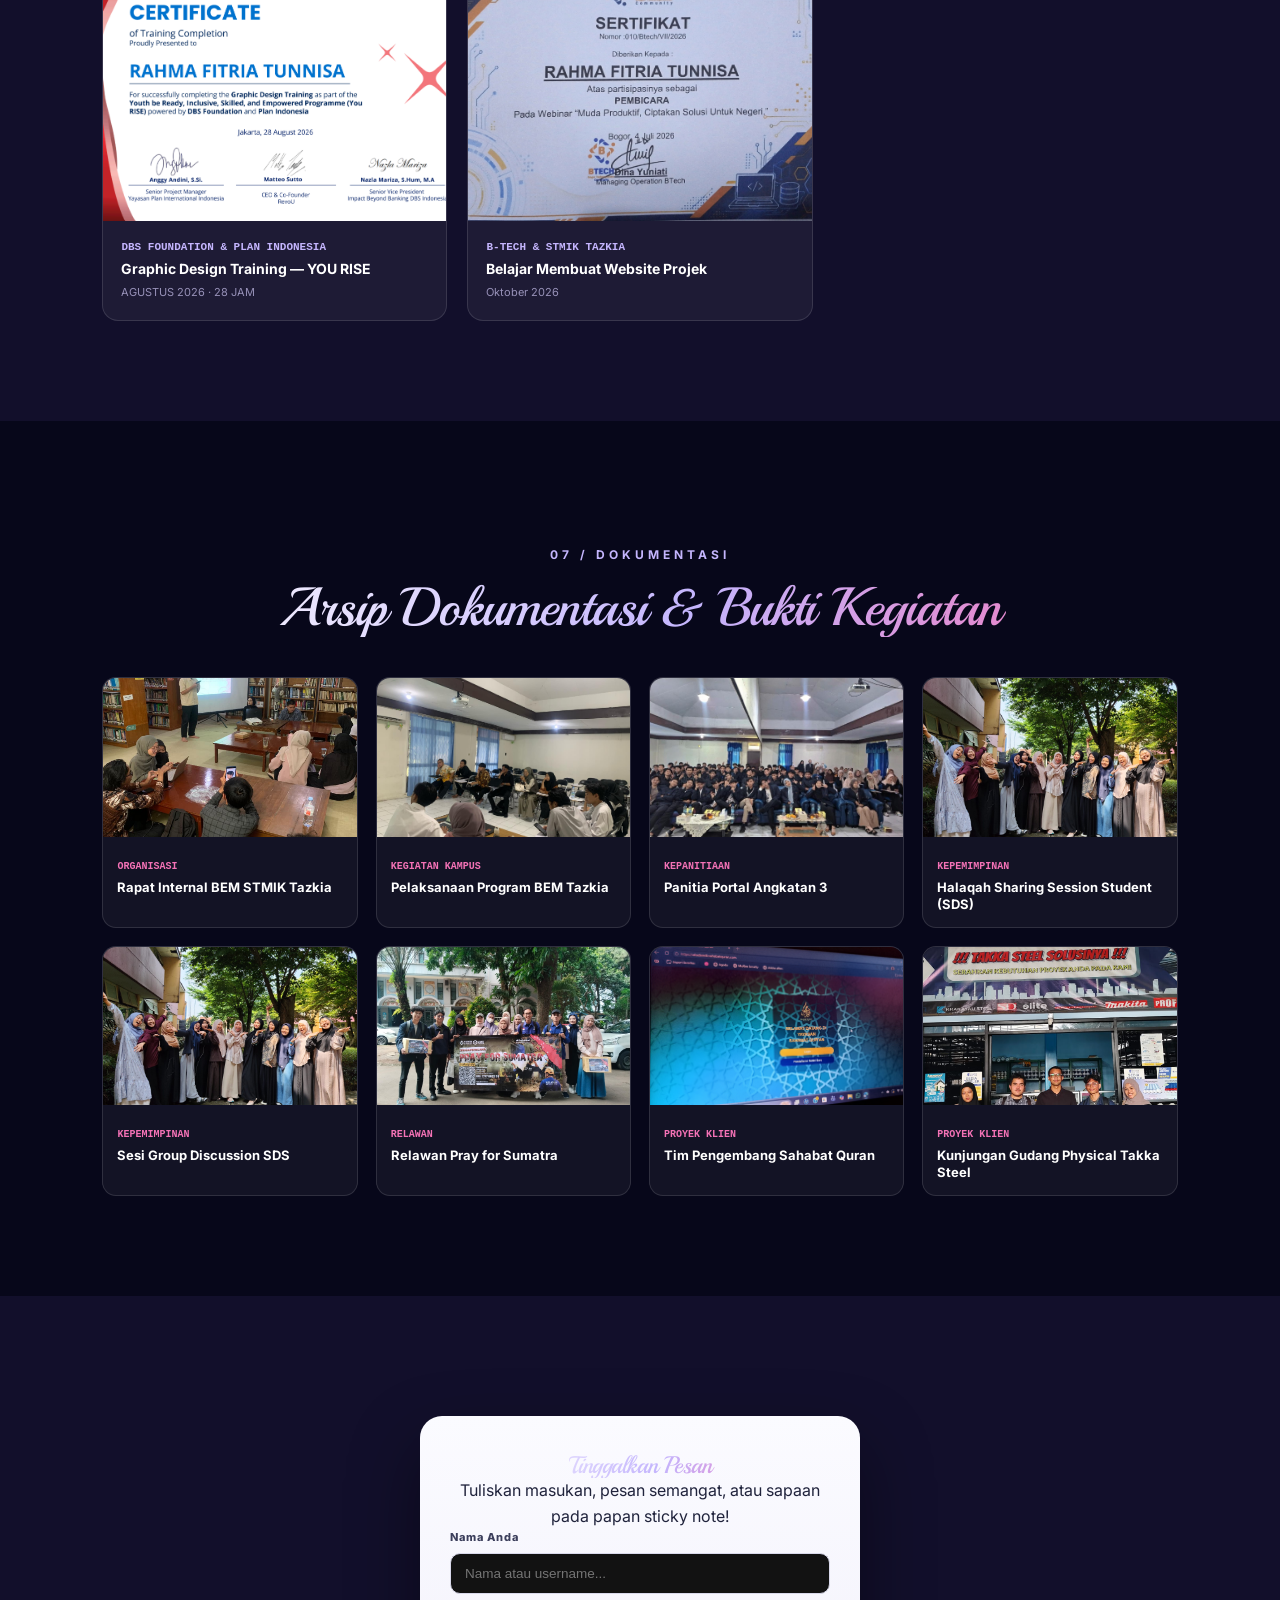
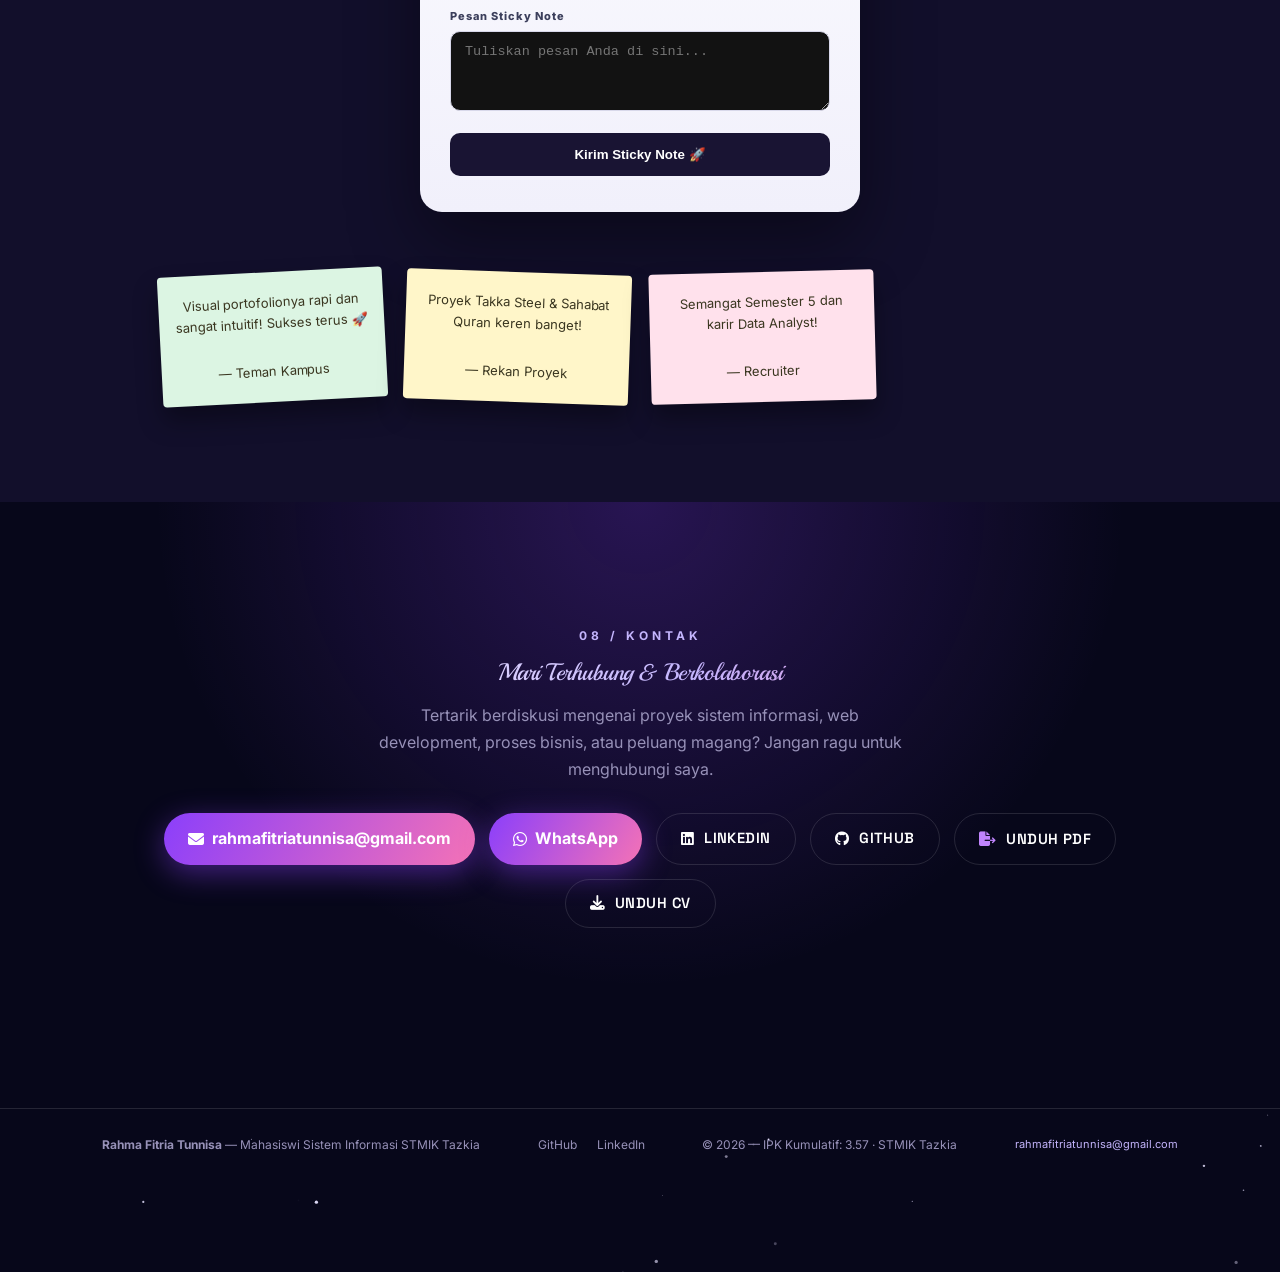
==== commit 80f37735: "penambahan sertifikat & email" ====
--- a/portfolio.html
+++ b/portfolio.html
@@ -1289,6 +1289,16 @@
         </div>
       </div>
 
+      <!-- Cert 15: Belajar Membuat Website Projek -->
+      <div class="cert-cosmic-card" data-lightbox="true" data-src="assets/certificates/webprojek.png" data-title="Belajar Membuat Website Projek" data-category="B-TECH &amp; STMIK TAZKIA" data-description="Workshop Belajar Membuat Website Projek oleh B-TECH bekerja sama dengan STMIK Tazkia (Oktober 2026)">
+        <div class="cert-cosmic-img"><img src="assets/certificates/webprojek.png" alt="B-TECH Web Project Certificate"></div>
+        <div class="cert-cosmic-body">
+          <div class="cert-cosmic-issuer" data-i18n="cert15.issuer">B-TECH &amp; STMIK TAZKIA</div>
+          <div class="cert-cosmic-title" data-i18n="cert15.title">Belajar Membuat Website Projek</div>
+          <div class="cert-cosmic-date" data-i18n="cert15.date">Oktober 2026</div>
+        </div>
+      </div>
+
     </div>
   </section>
 
@@ -1417,6 +1427,9 @@
     </p>
     
     <div style="display: flex; gap: 14px; justify-content: center; flex-wrap: wrap;">
+      <a href="mailto:rahmafitriatunnisa@gmail.com" class="btn-glow-purple">
+        <i class="fas fa-envelope"></i> rahmafitriatunnisa@gmail.com
+      </a>
       <a href="https://wa.link/4pl1ji" target="_blank" rel="noopener noreferrer" class="btn-glow-purple">
         <i class="fab fa-whatsapp"></i> WhatsApp
       </a>
@@ -1451,6 +1464,9 @@
       <a href="https://www.linkedin.com/in/rahma-fitria-tunnisa-91470b333/" target="_blank">LinkedIn</a>
     </div>
     <div>© 2026 — IPK Kumulatif: 3.57 · STMIK Tazkia</div>
+    <div style="font-size: 11px; color: var(--text-muted);">
+      <a href="mailto:rahmafitriatunnisa@gmail.com" style="color: var(--violet-soft);">rahmafitriatunnisa@gmail.com</a>
+    </div>
   </footer>
 
   <!-- Scripts -->
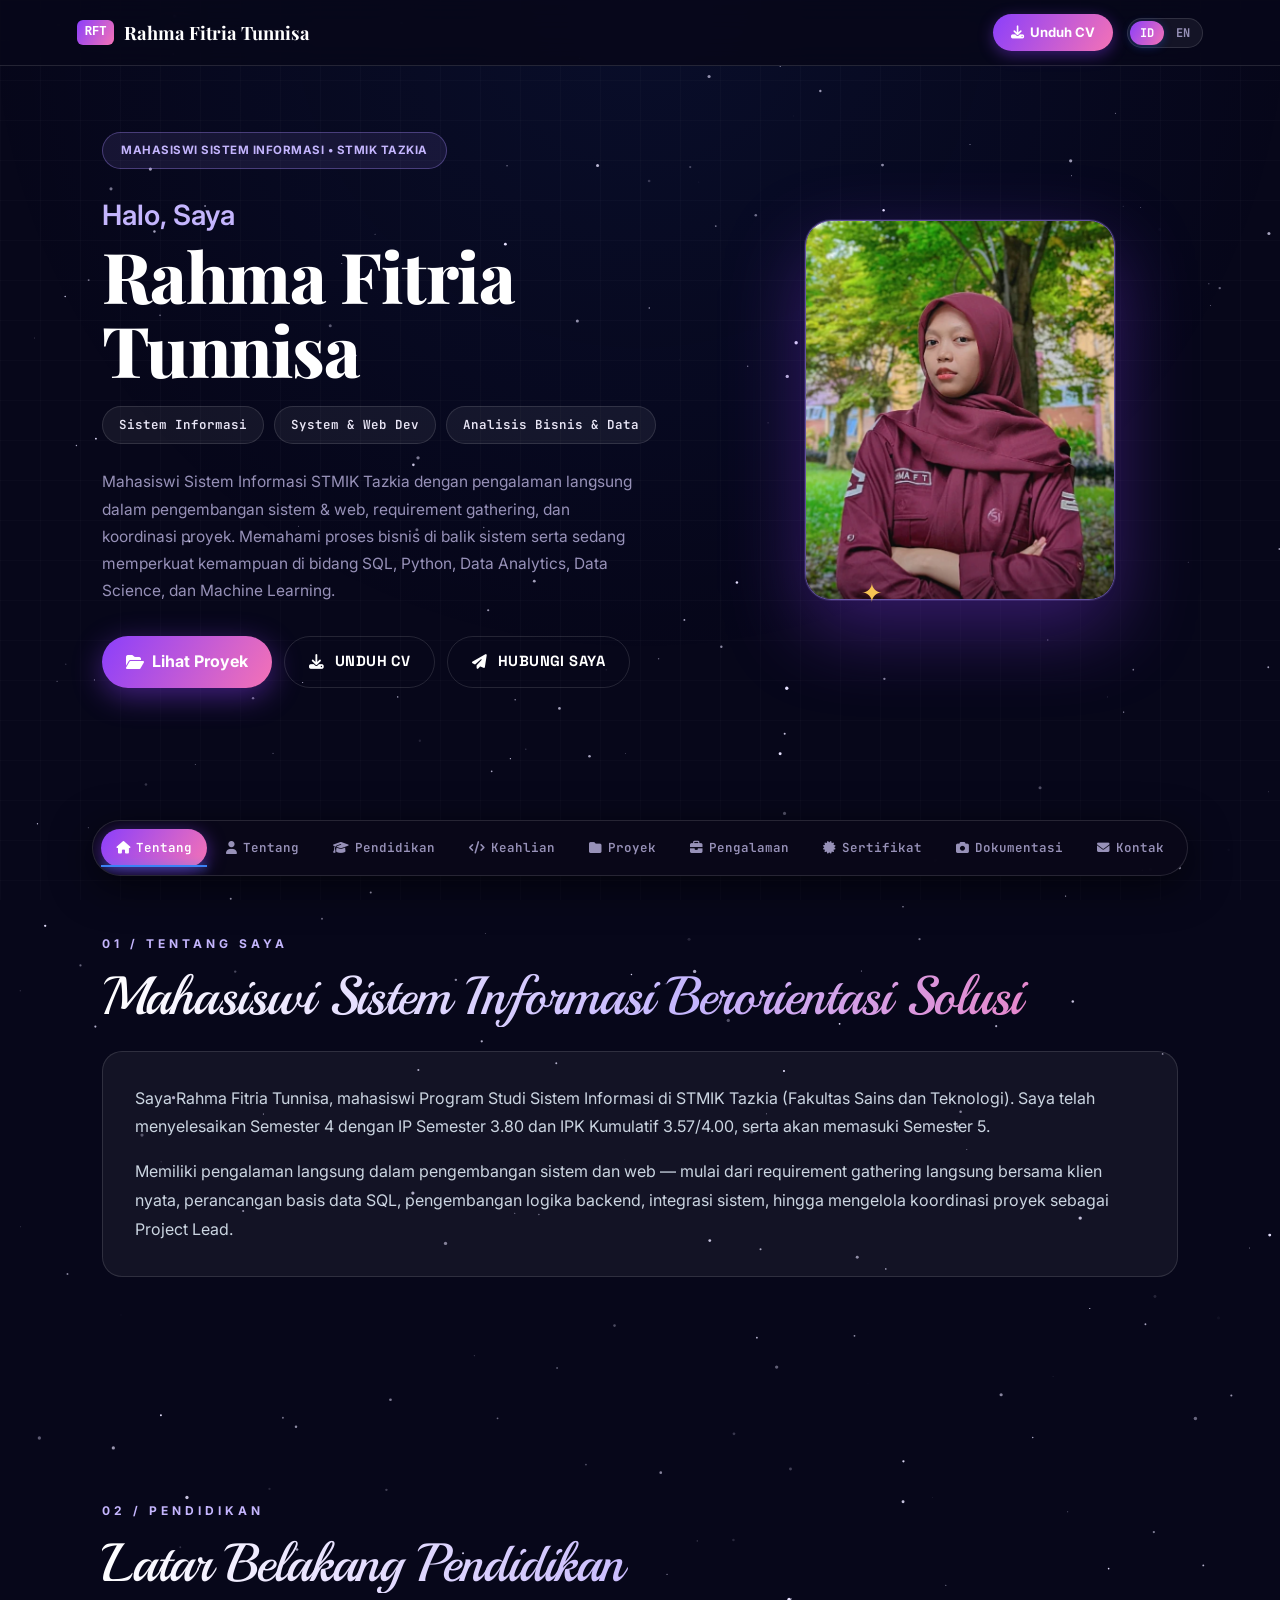
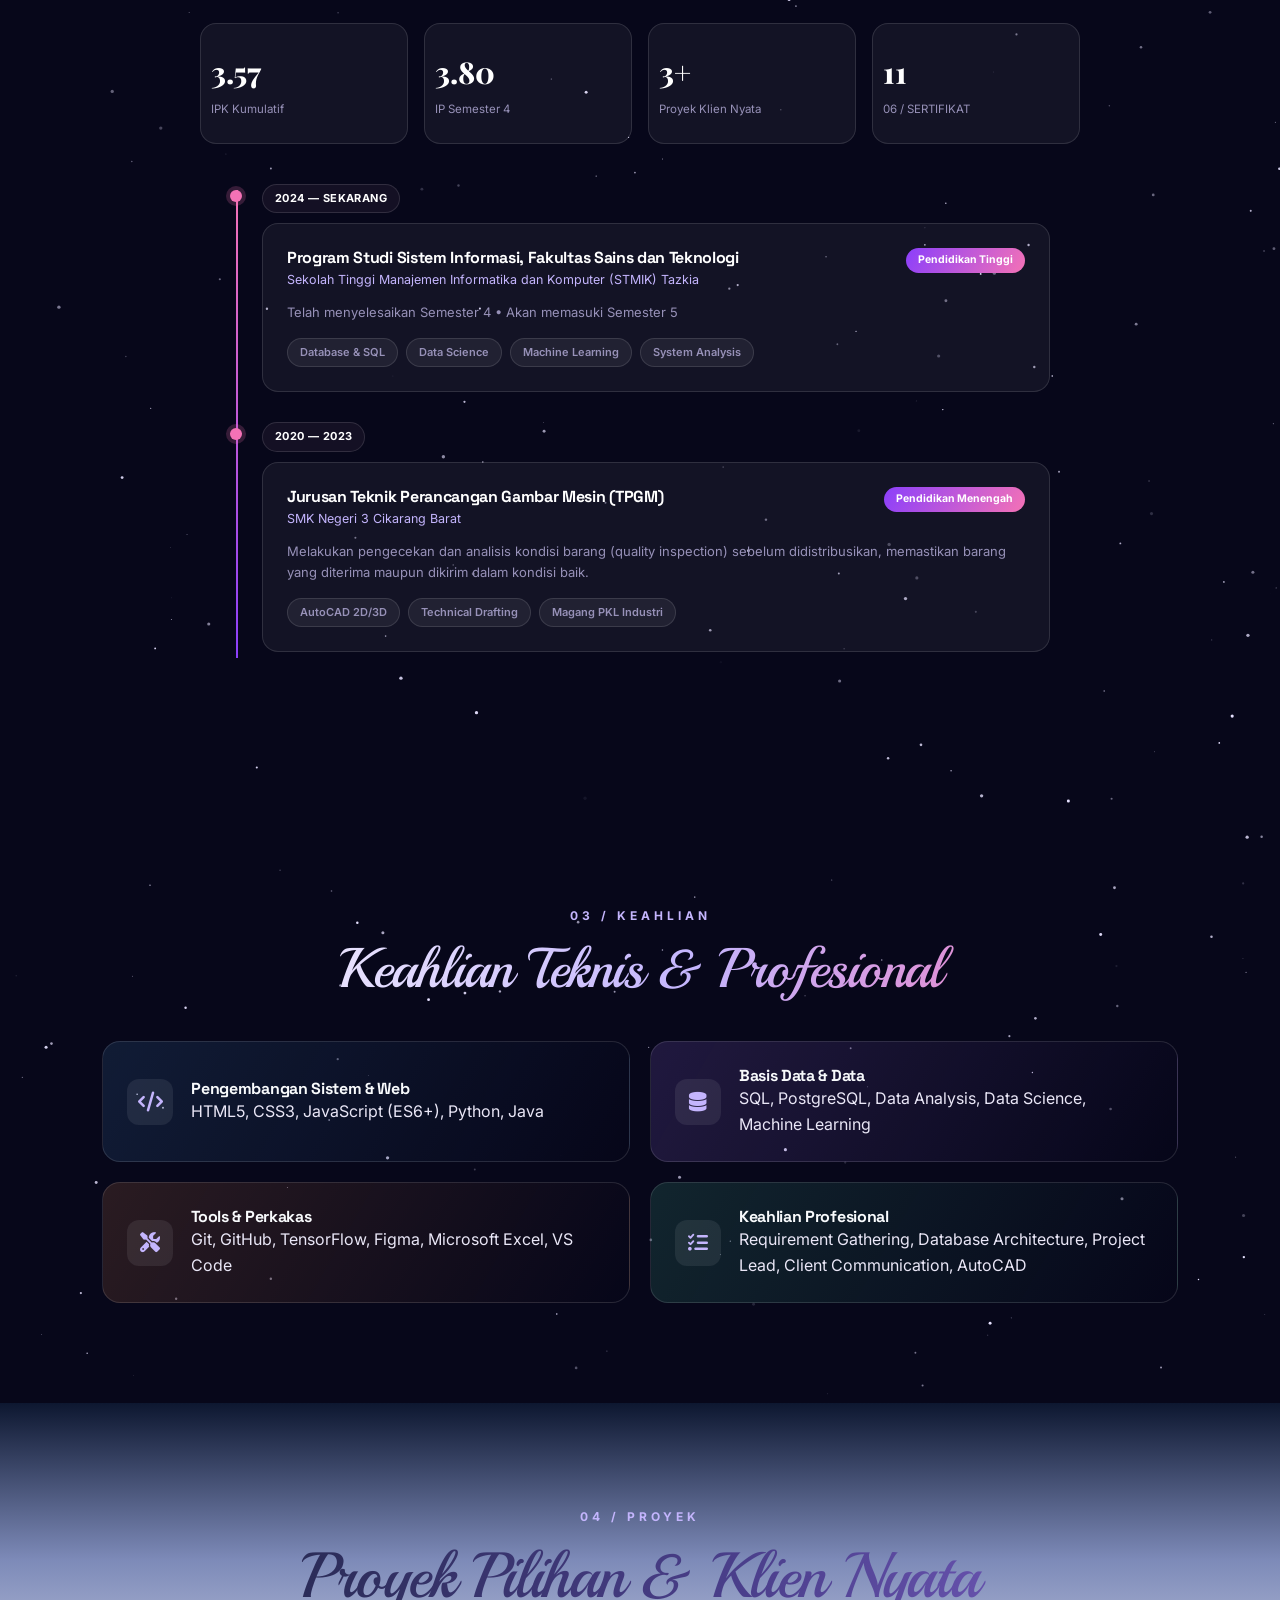
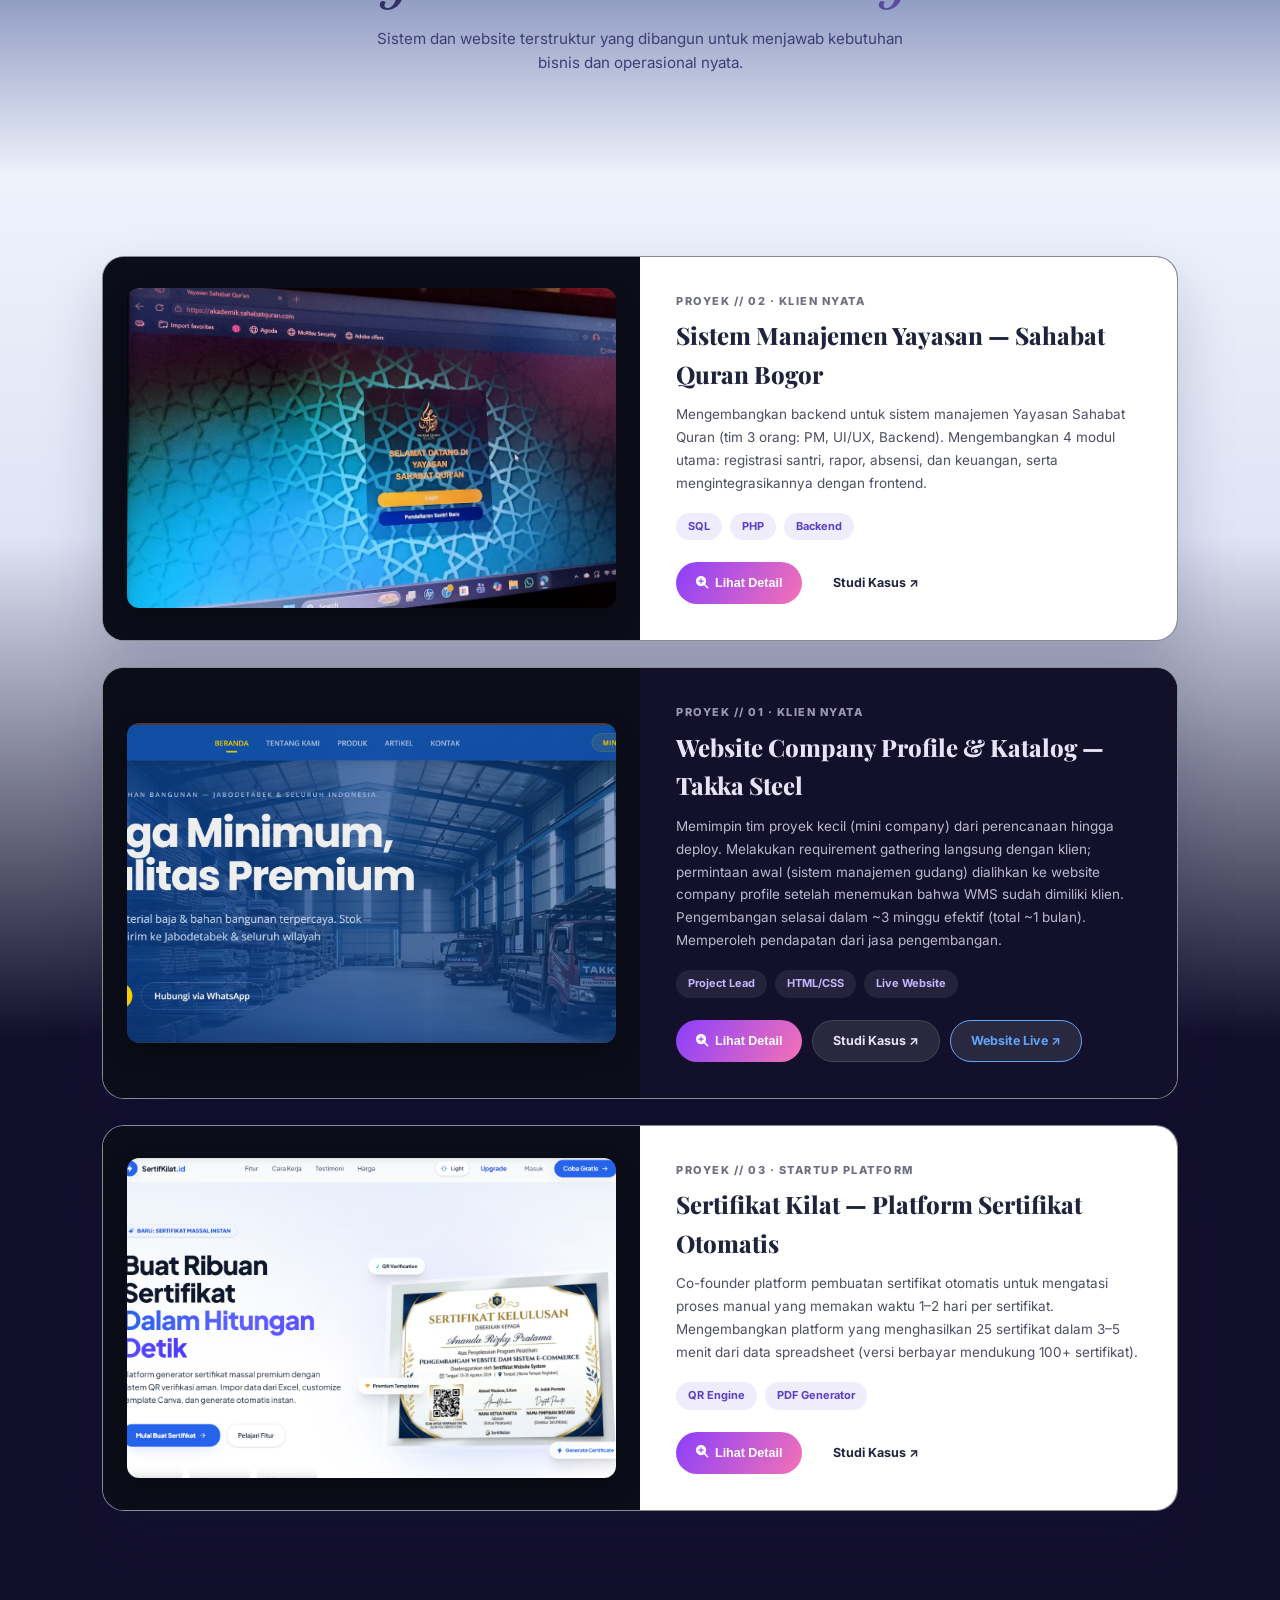
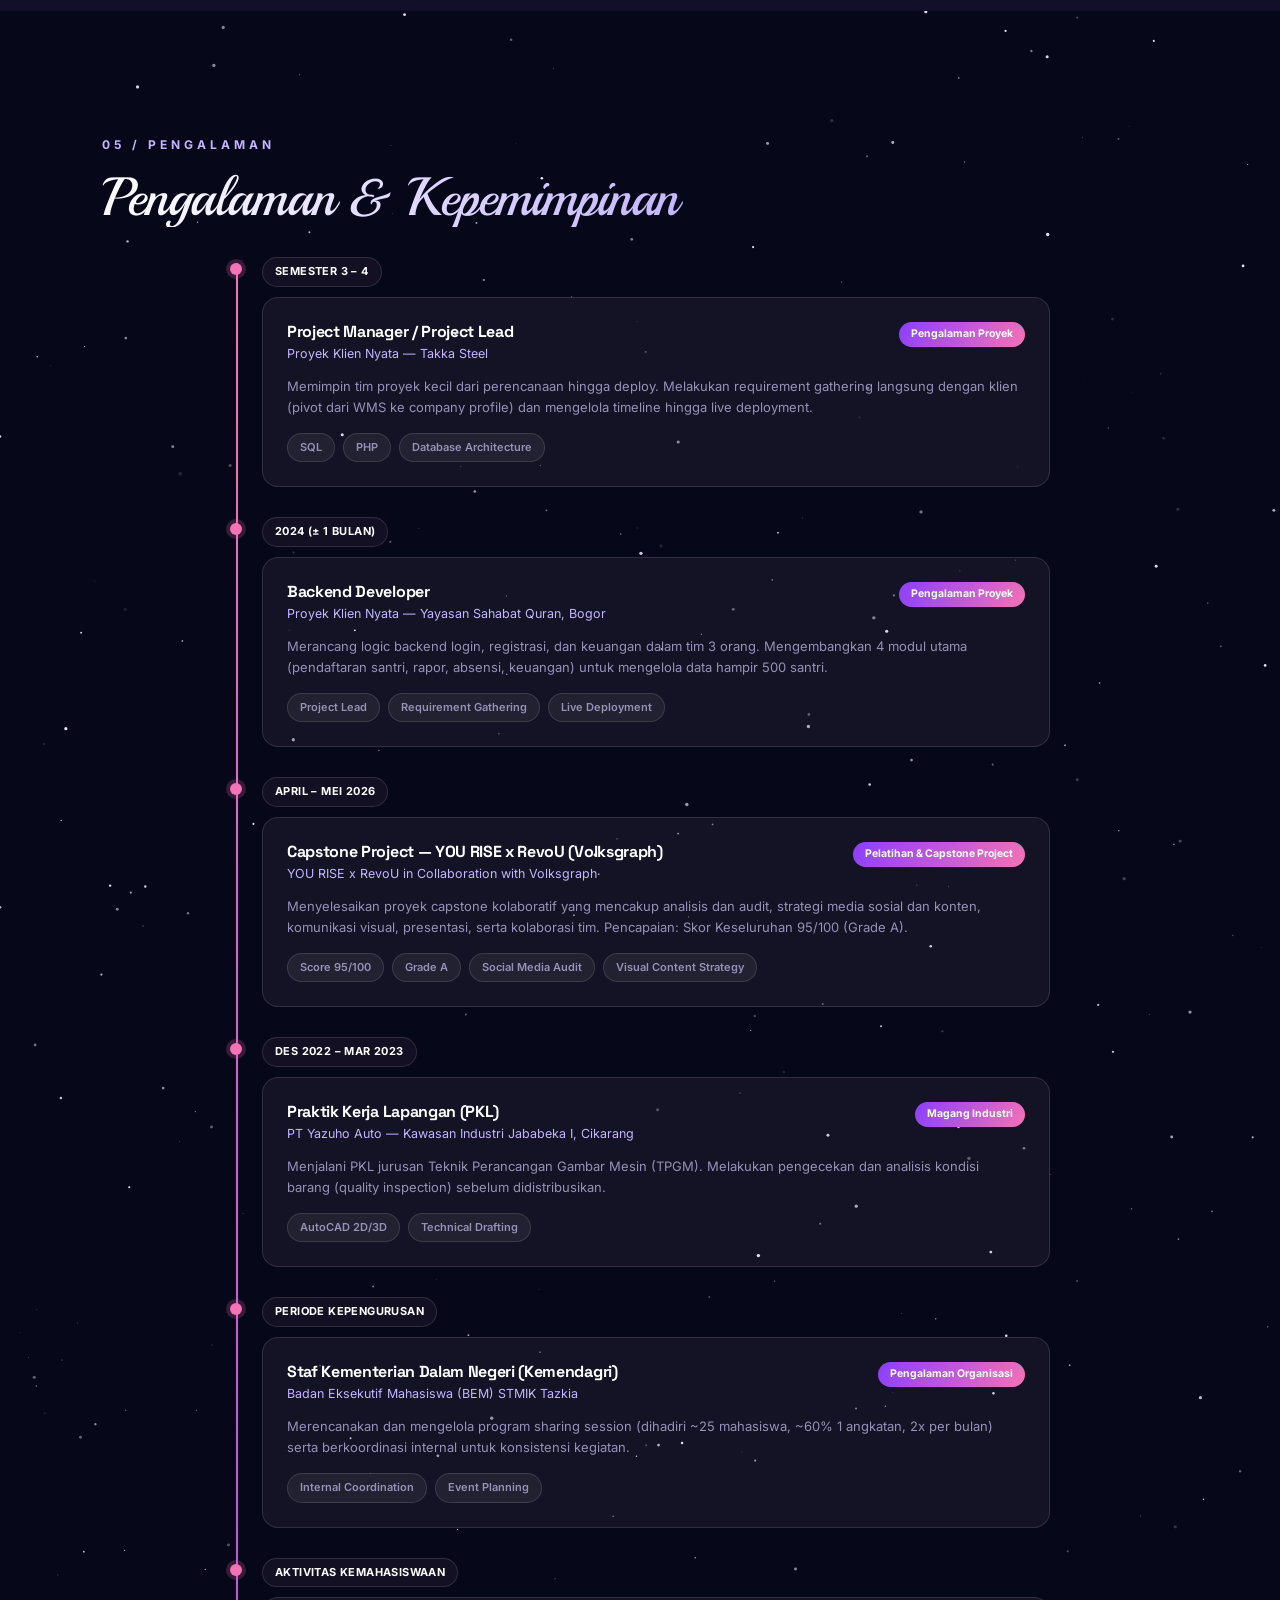
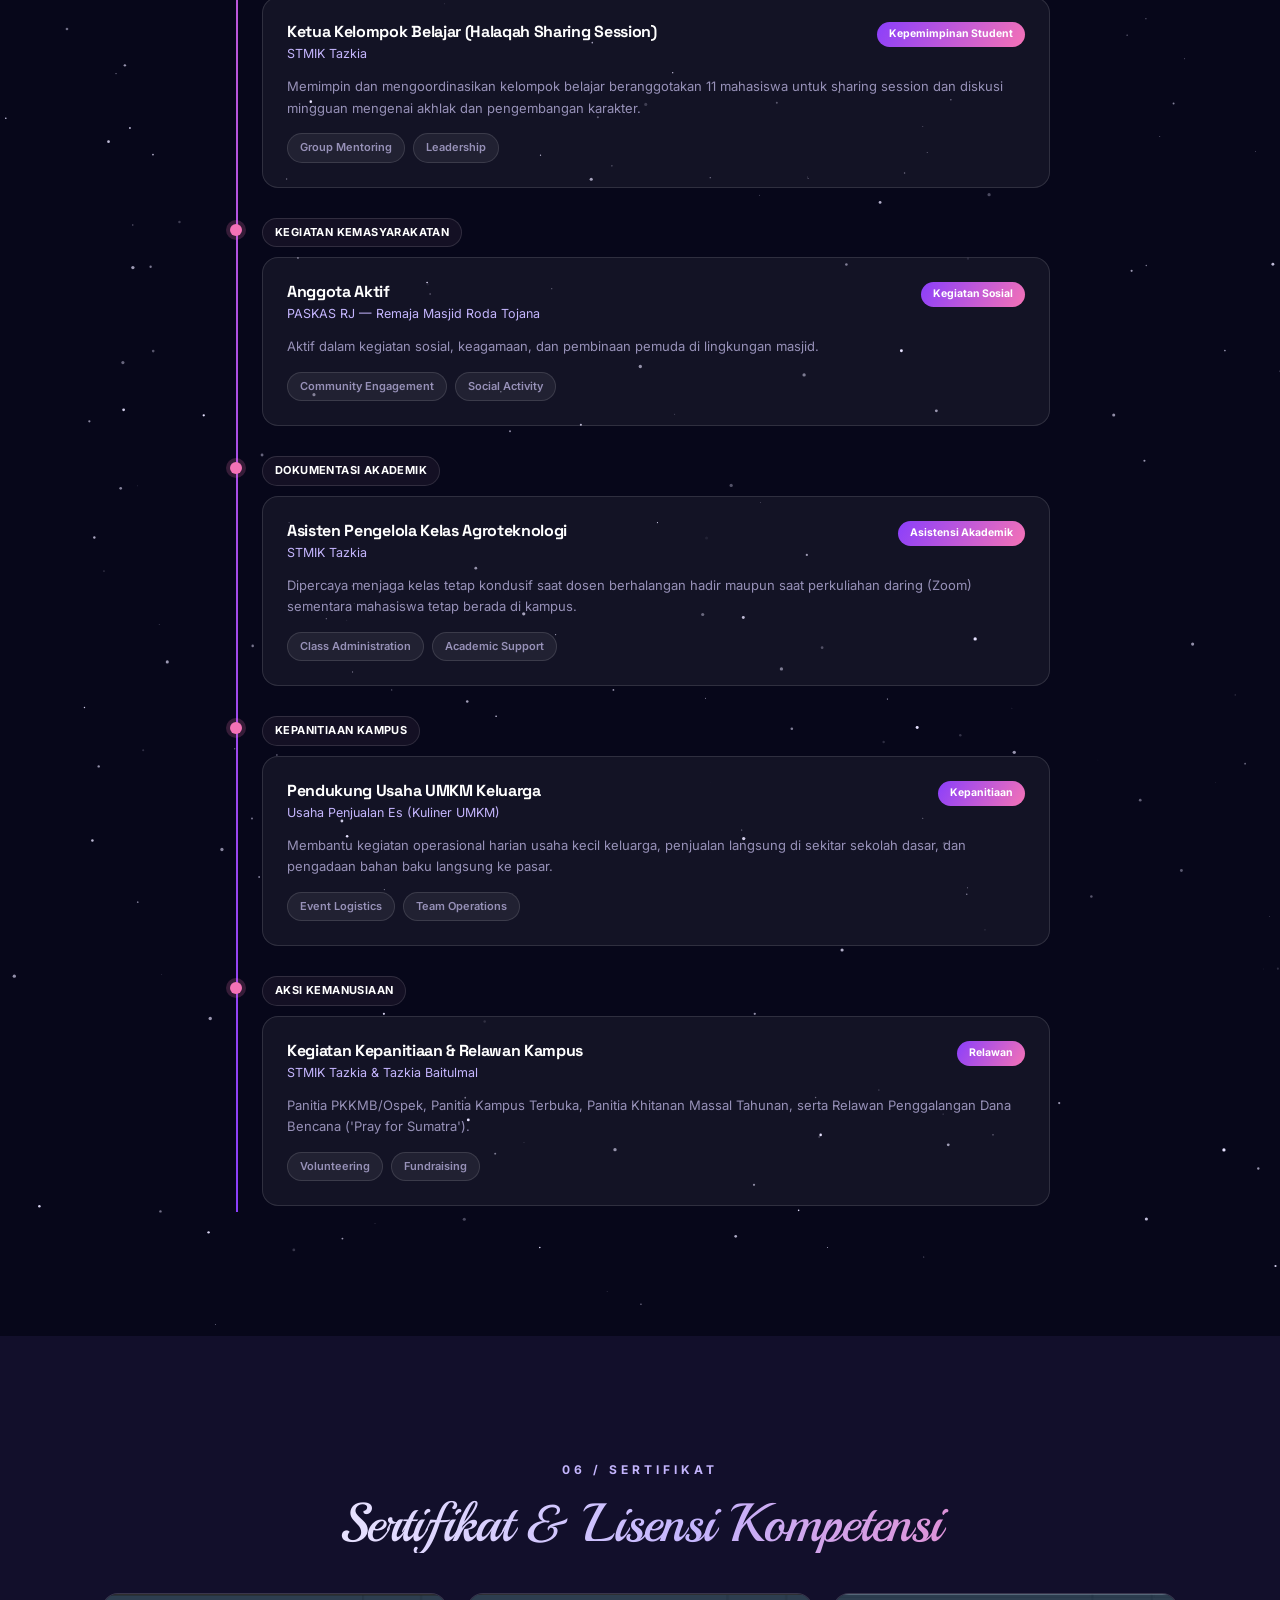
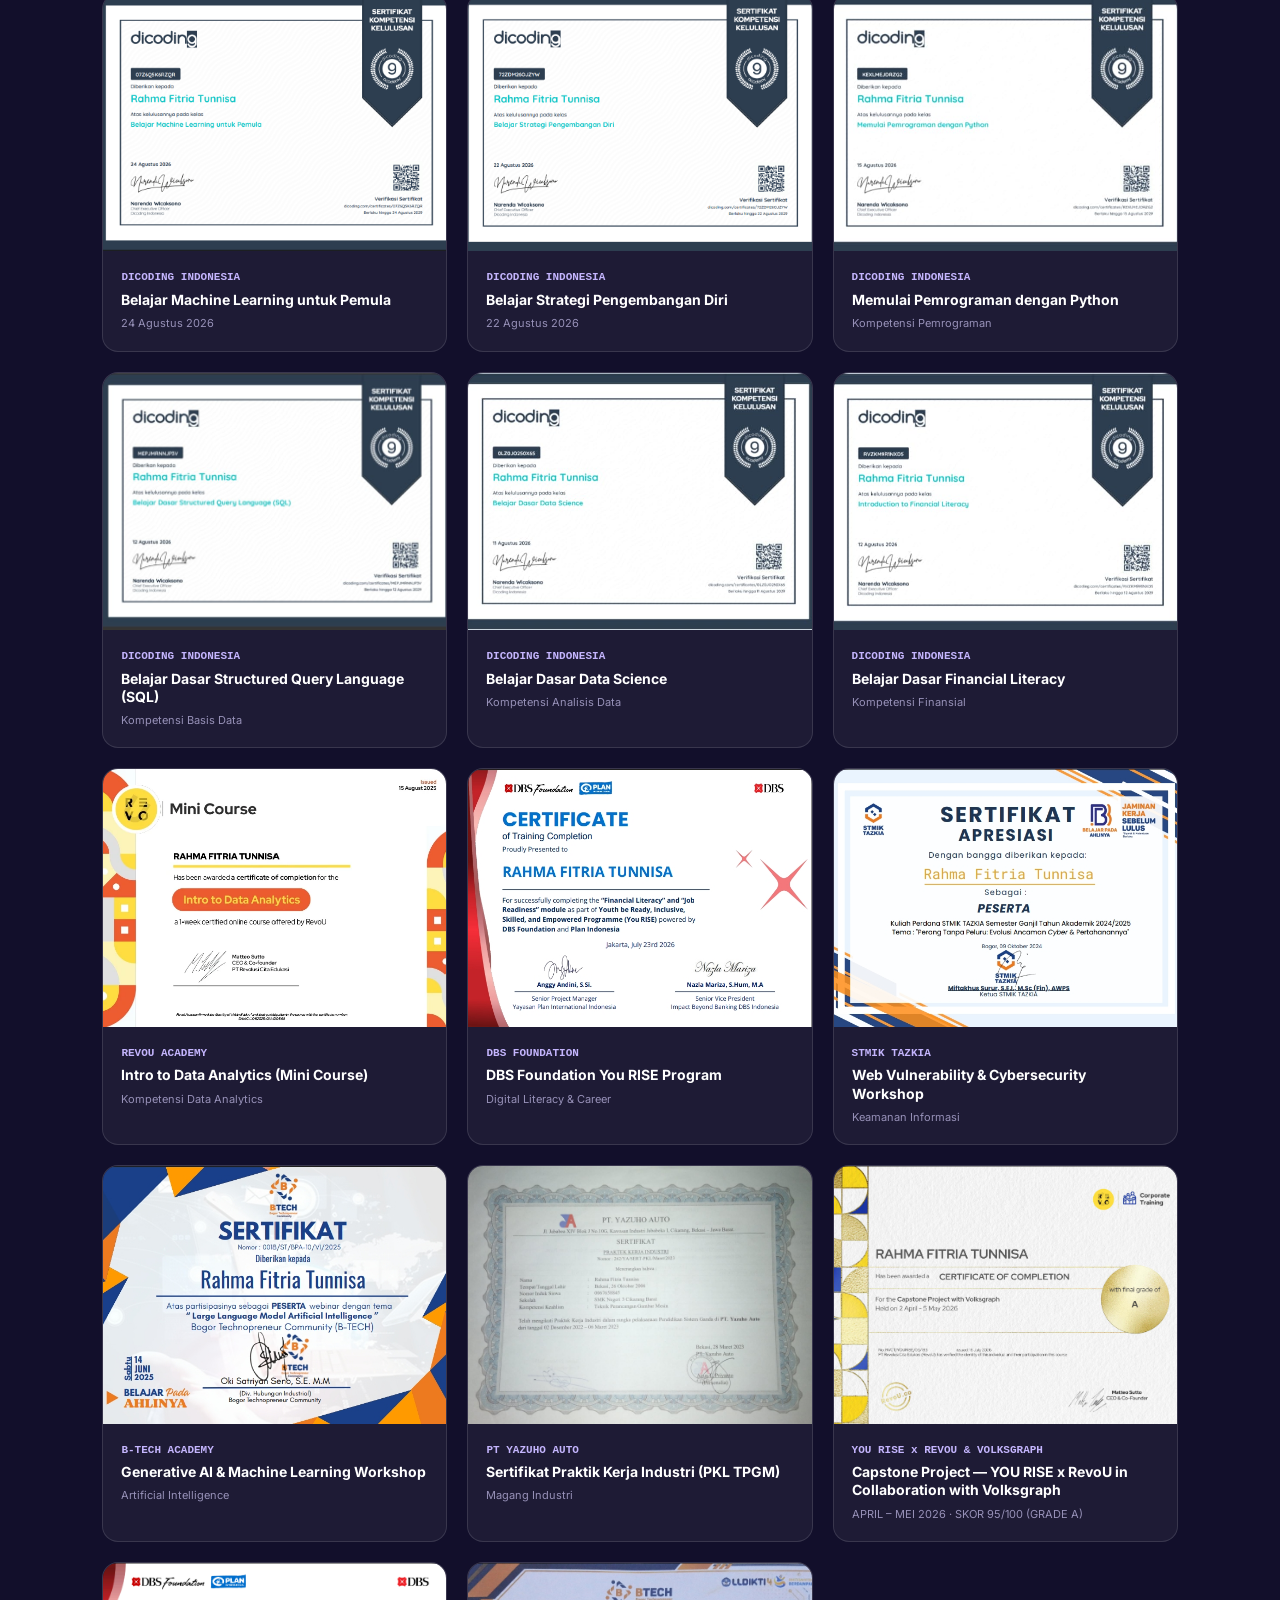
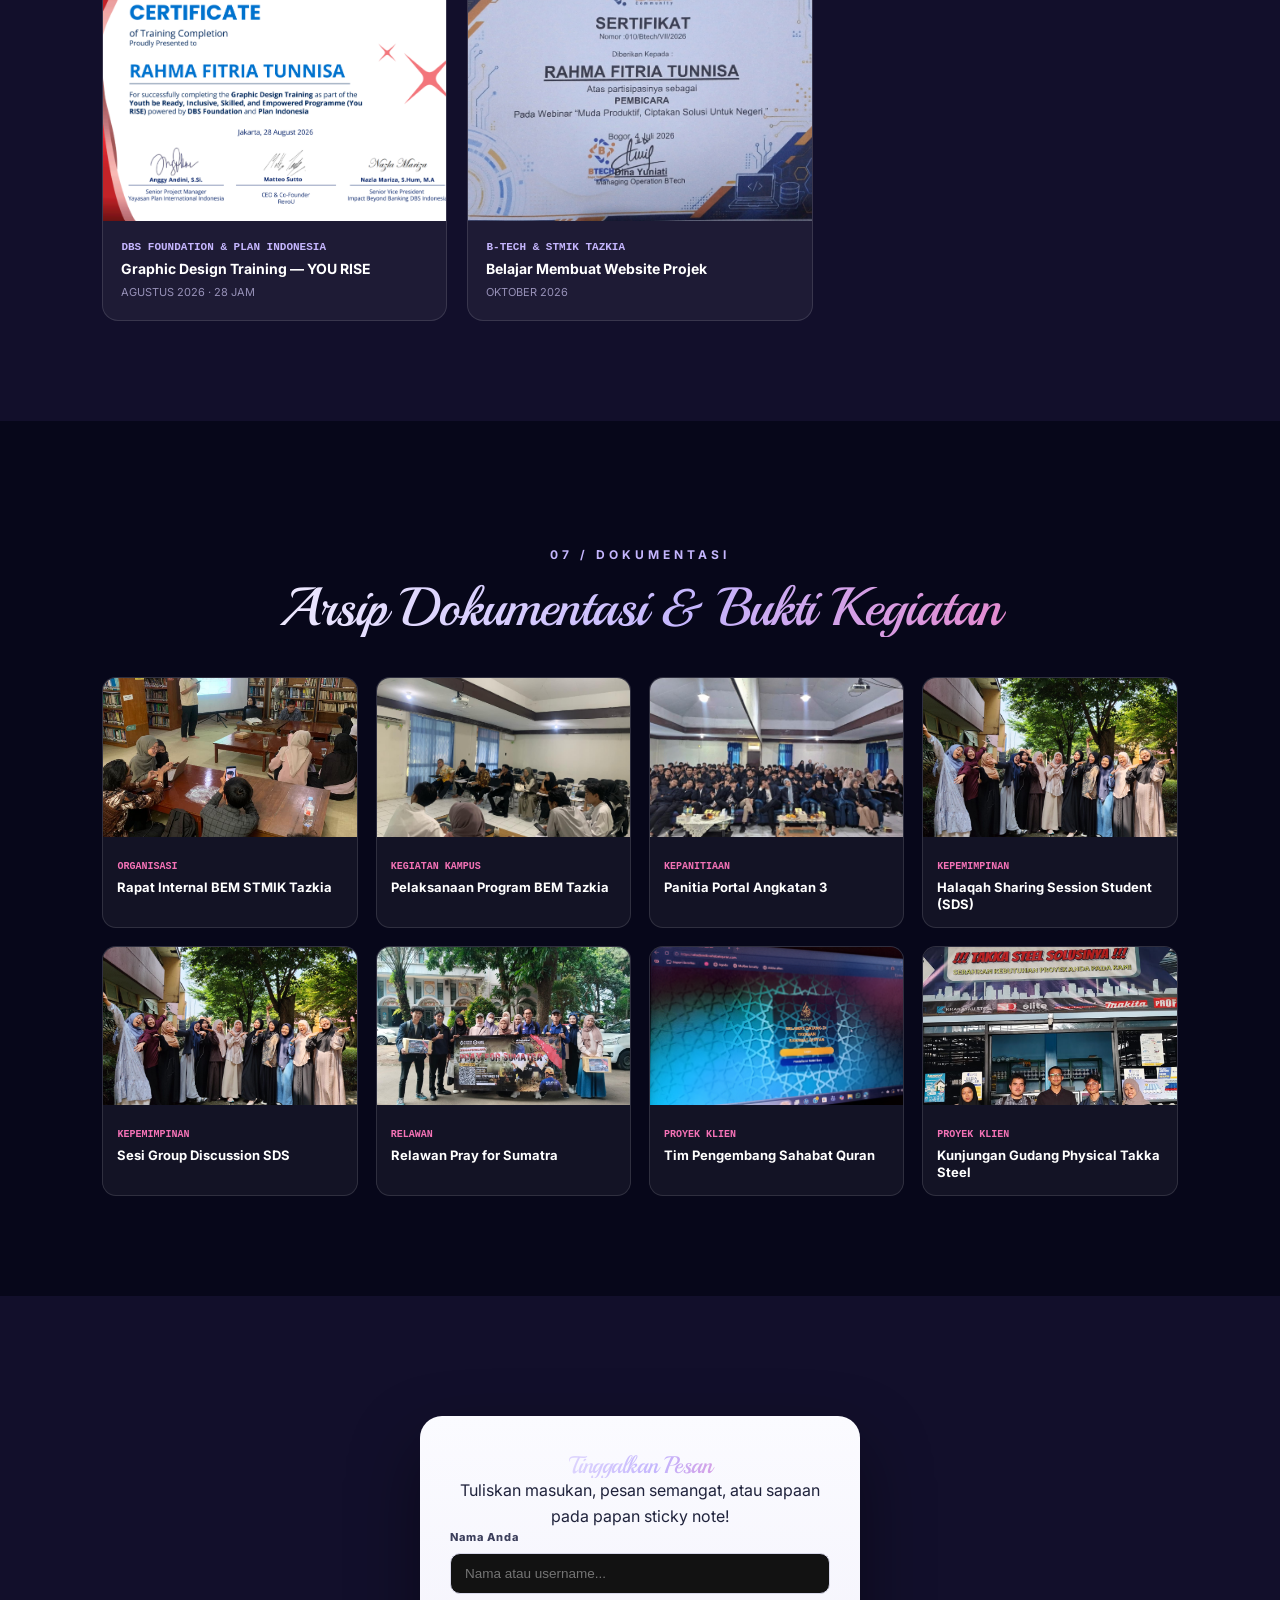
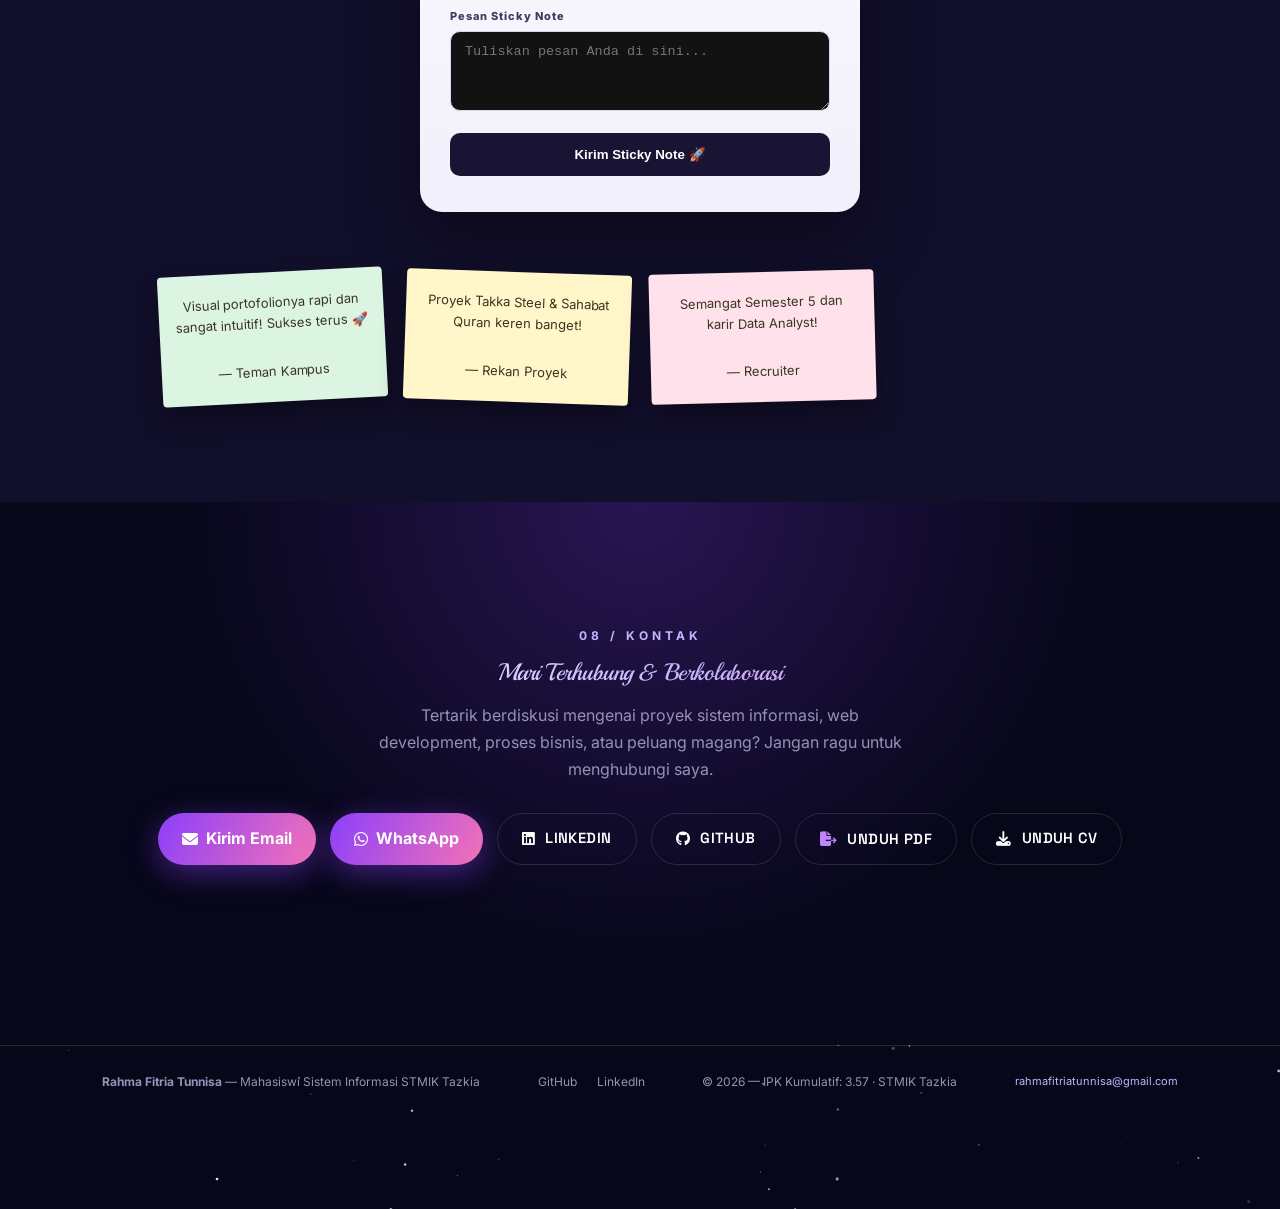
==== commit cf0c5107: "Add direct email compose button with template and B-TECH web project certificate" ====
--- a/portfolio.html
+++ b/portfolio.html
@@ -1427,8 +1427,8 @@
     </p>
     
     <div style="display: flex; gap: 14px; justify-content: center; flex-wrap: wrap;">
-      <a href="mailto:rahmafitriatunnisa@gmail.com" class="btn-glow-purple">
-        <i class="fas fa-envelope"></i> rahmafitriatunnisa@gmail.com
+      <a href="mailto:rahmafitriatunnisa@gmail.com?subject=Kolaborasi%20%2F%20Pertanyaan%20-%20Portofolio%20Rahma&body=Halo%20Rahma%2C%0A%0ANama%20Pengirim%3A%20%0AInstansi%20%2F%20Perusahaan%3A%20%0AKebutuhan%20%2F%20Topik%3A%20%0A%0ADetail%20Pesan%3A%0A" class="btn-glow-purple" id="contact-email">
+        <i class="fas fa-envelope"></i> <span data-i18n="contact.btn_email">Kirim Email</span>
       </a>
       <a href="https://wa.link/4pl1ji" target="_blank" rel="noopener noreferrer" class="btn-glow-purple">
         <i class="fab fa-whatsapp"></i> WhatsApp
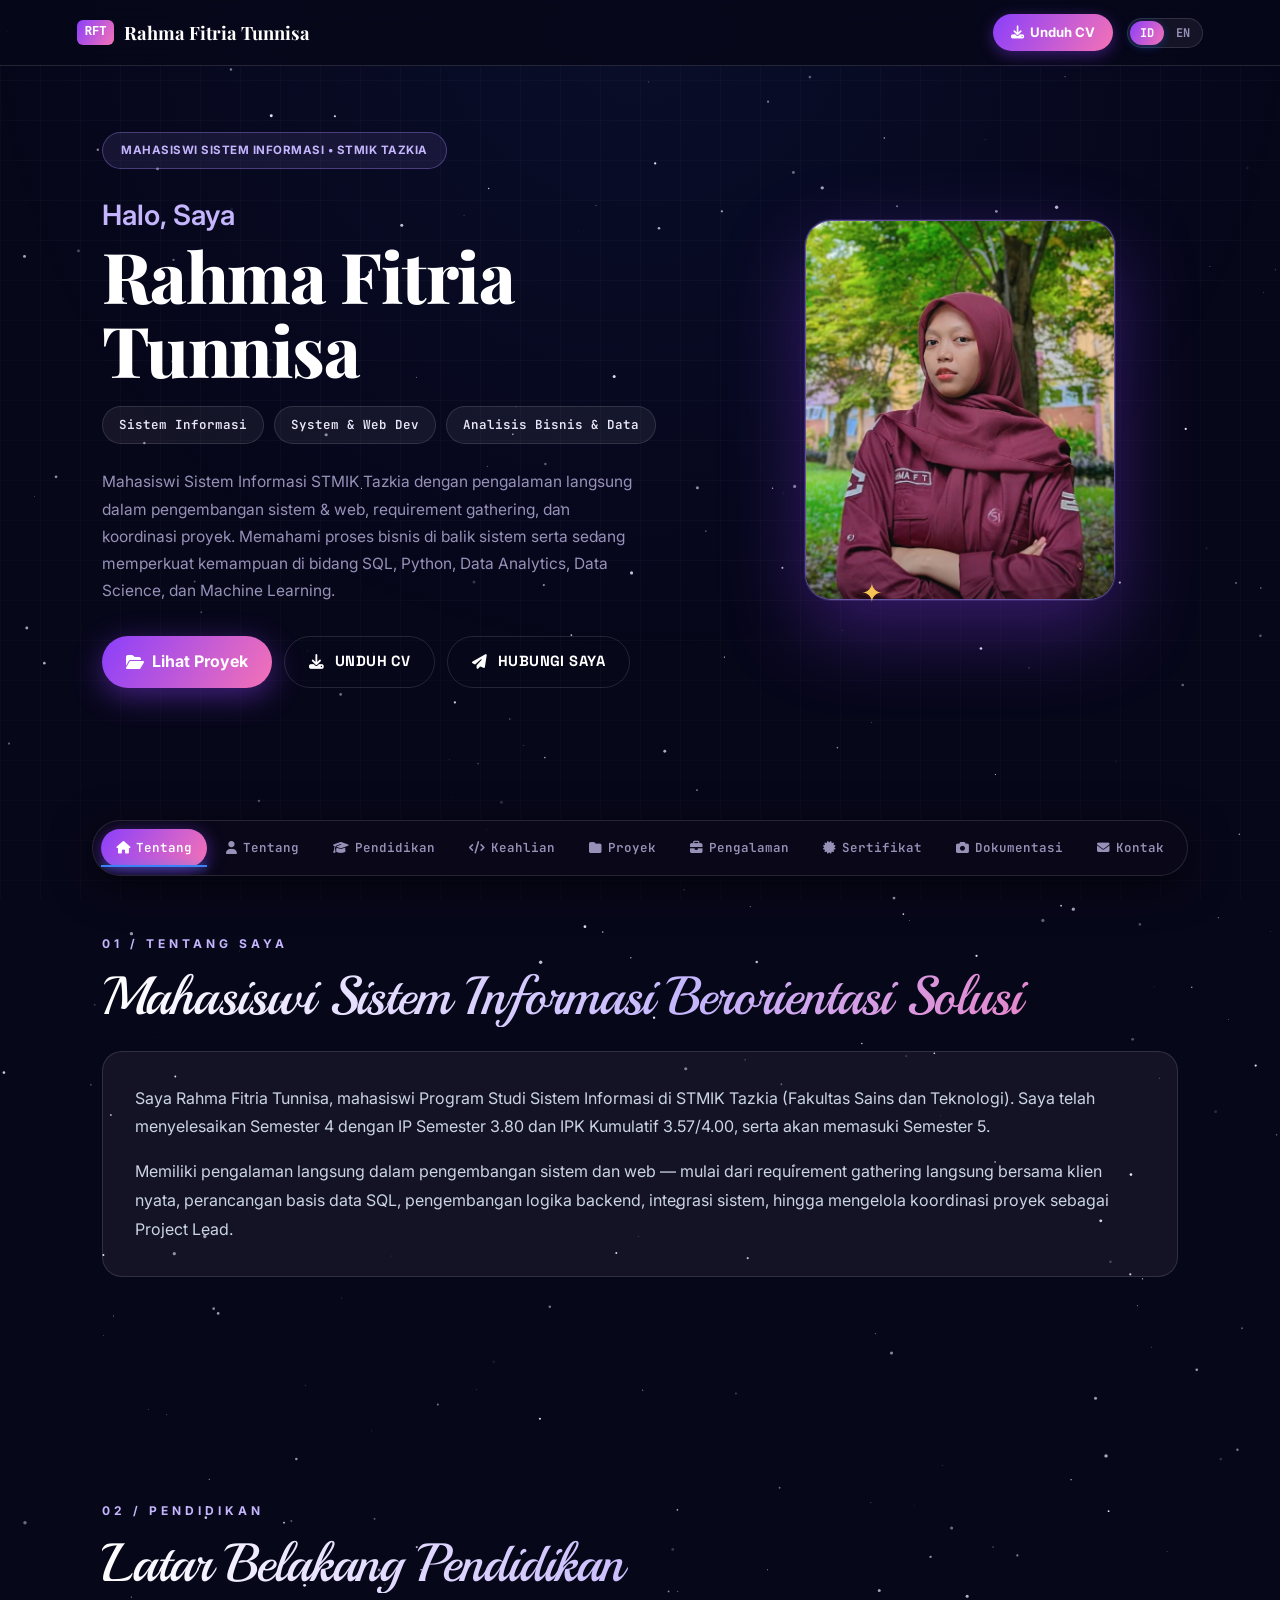
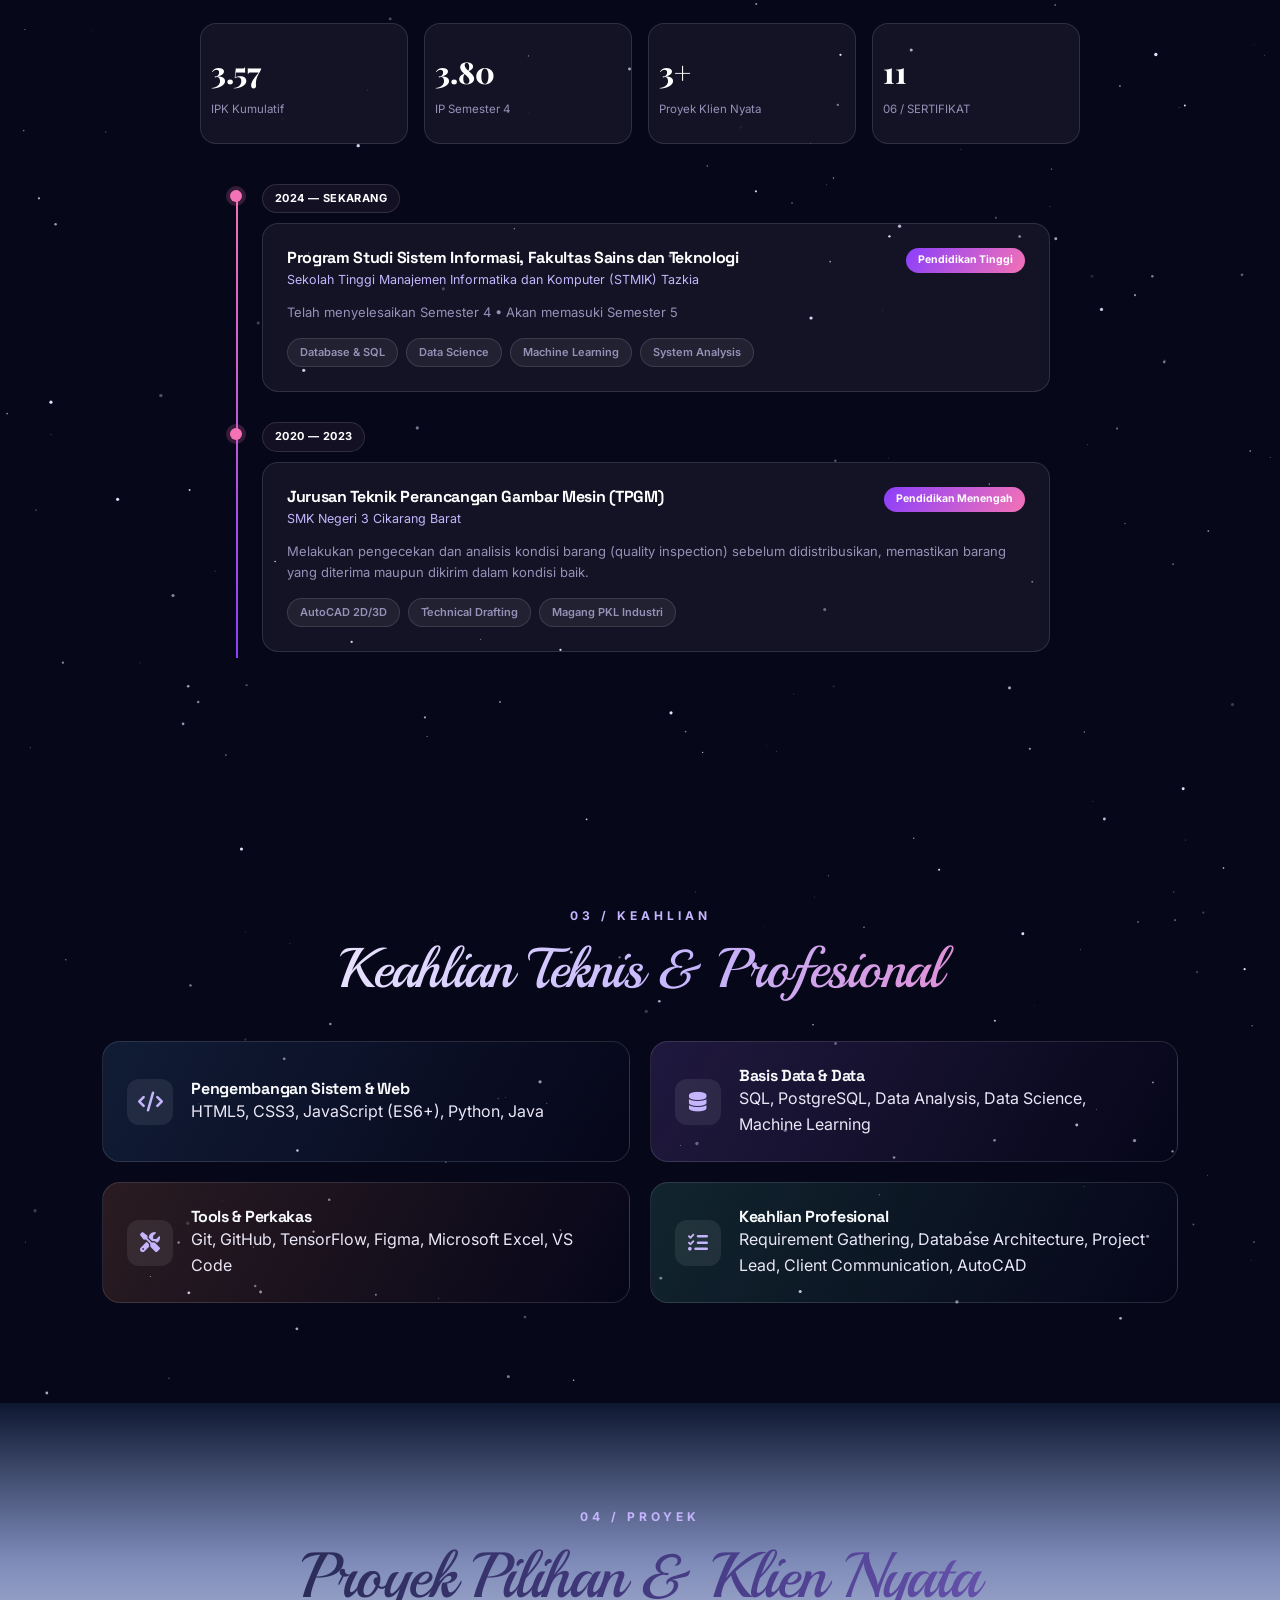
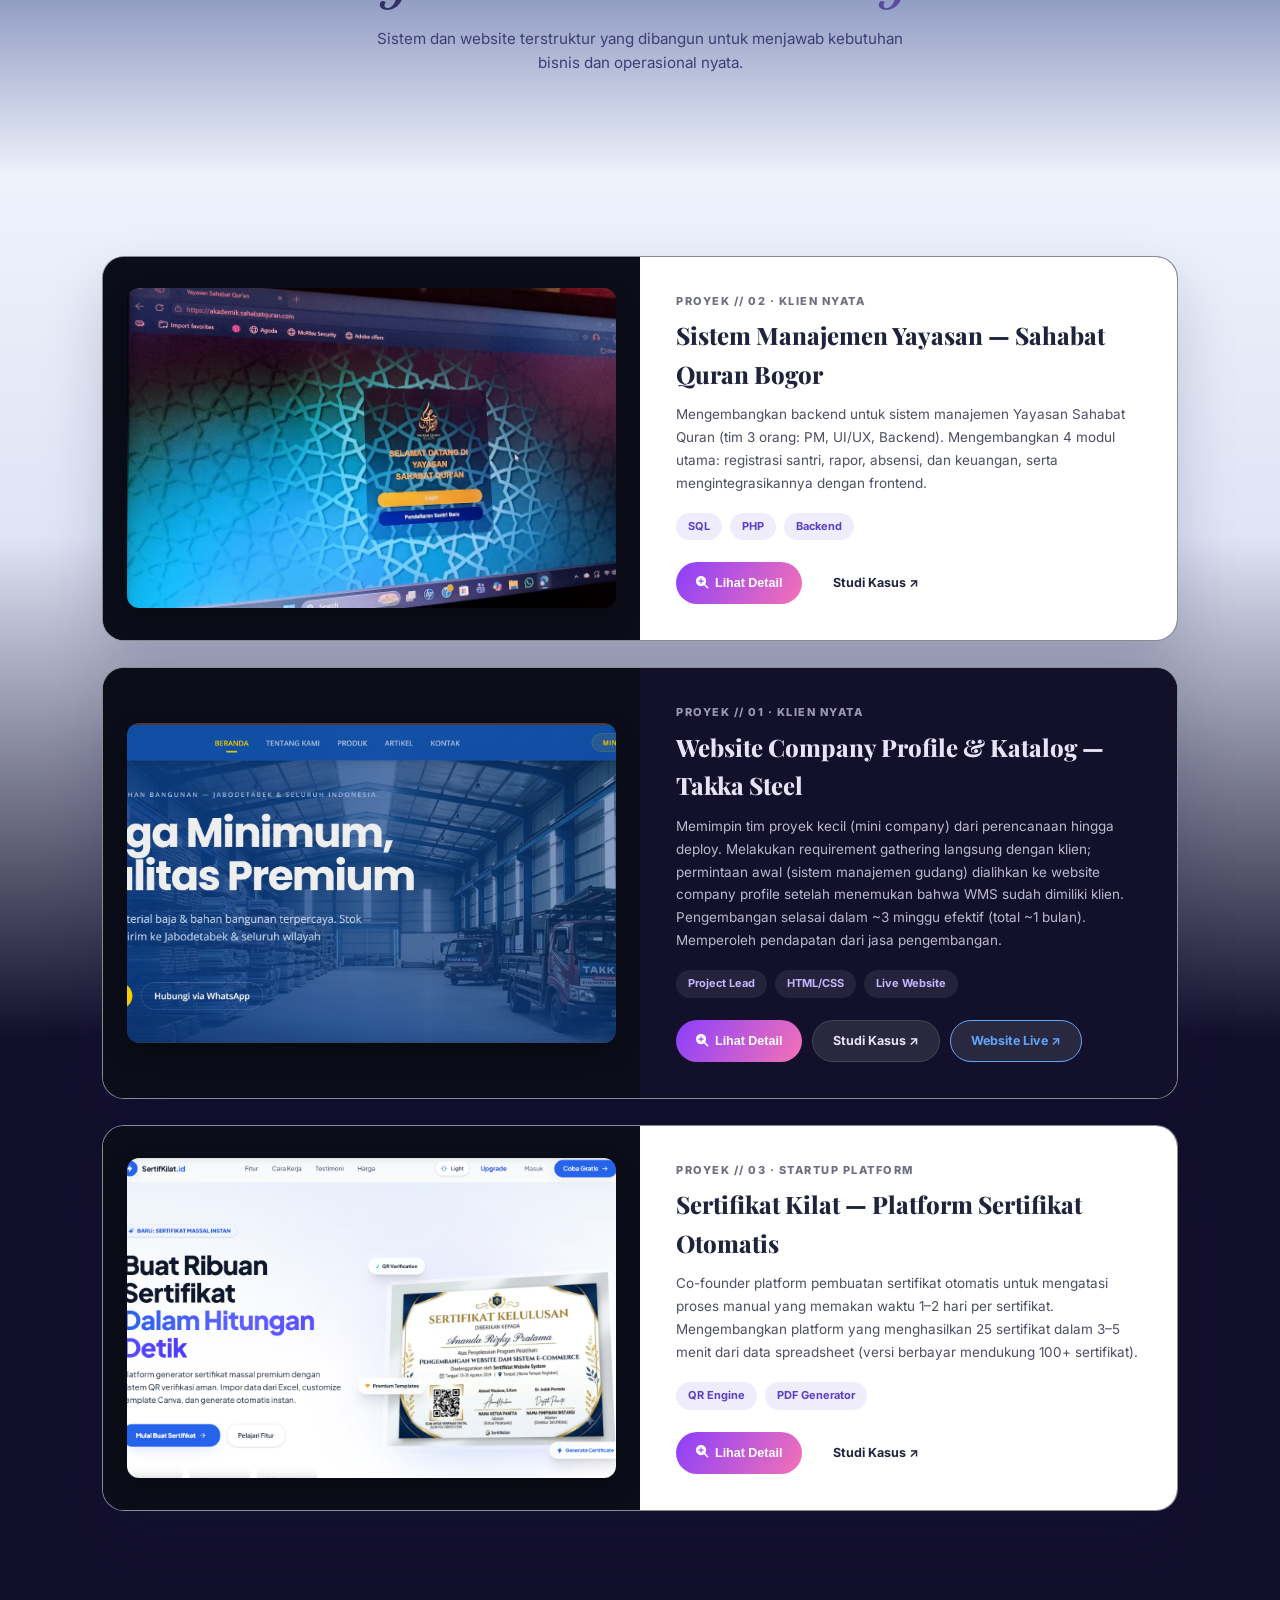
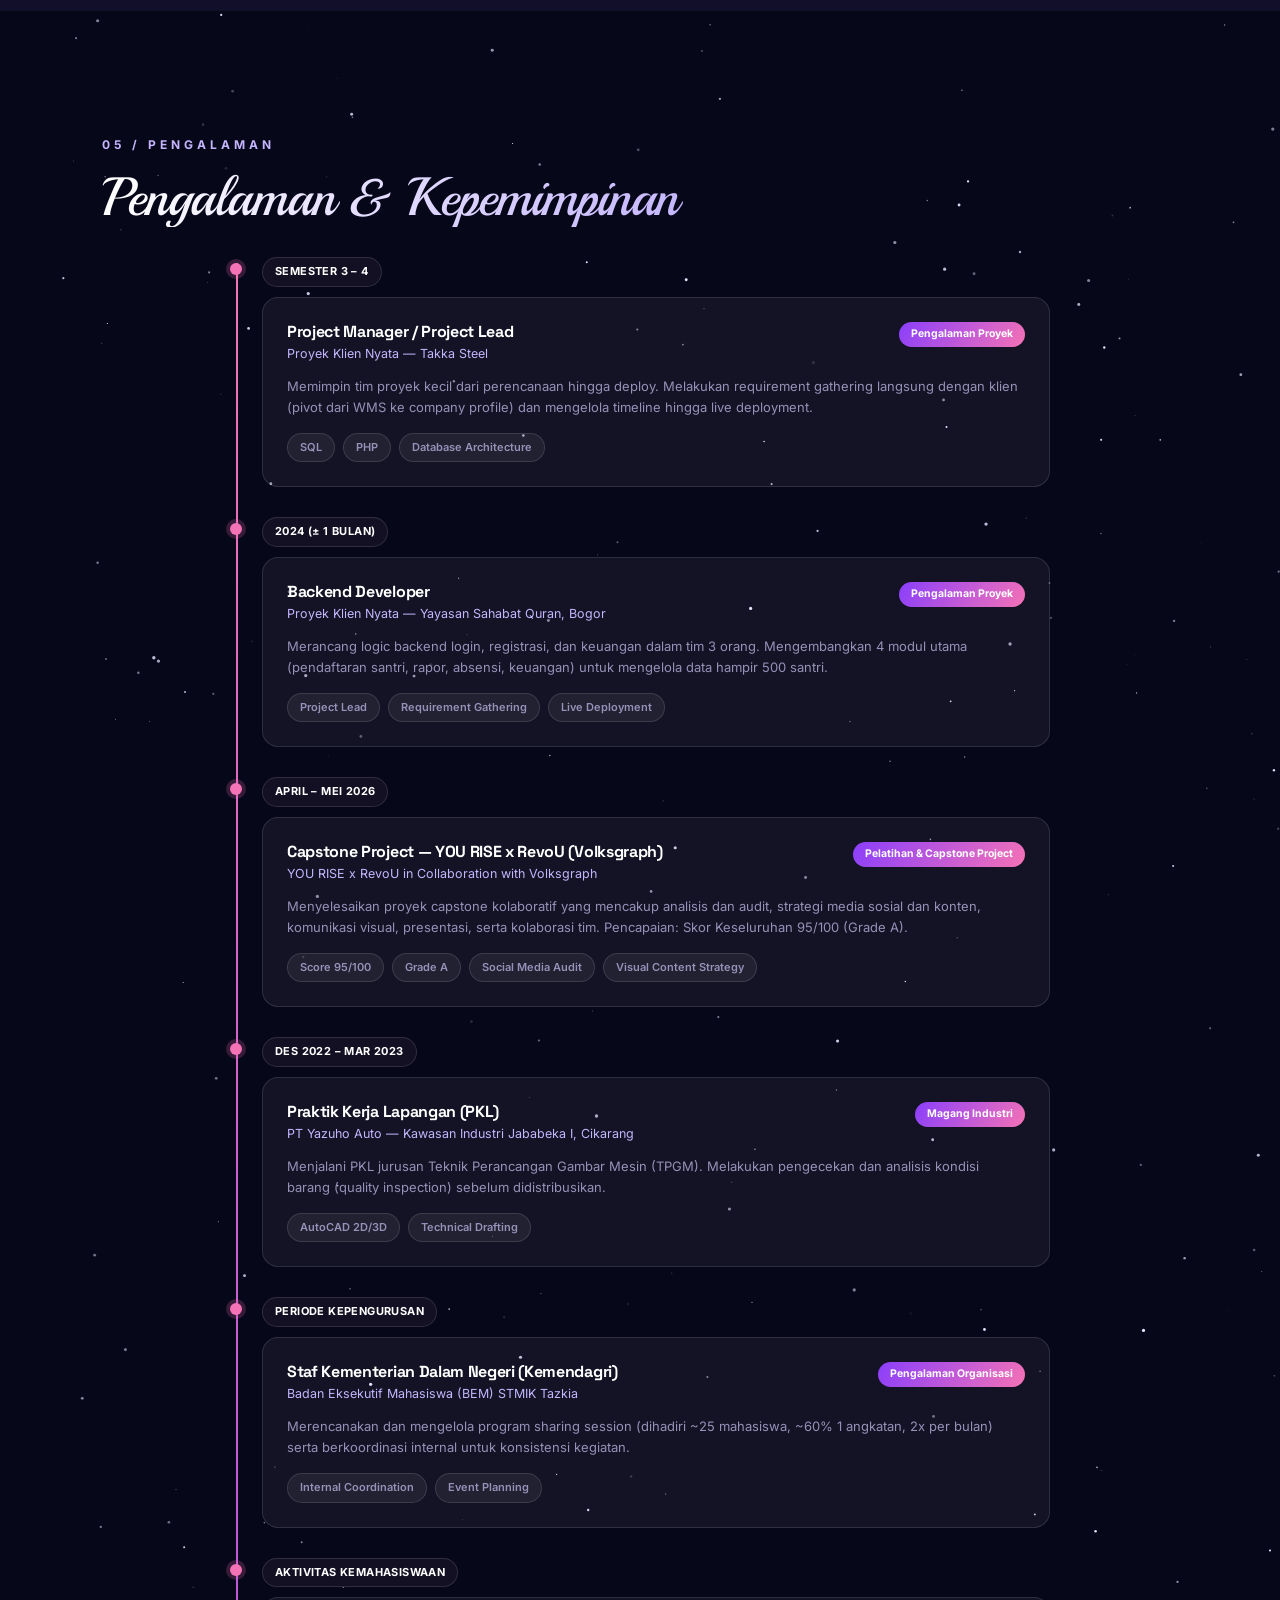
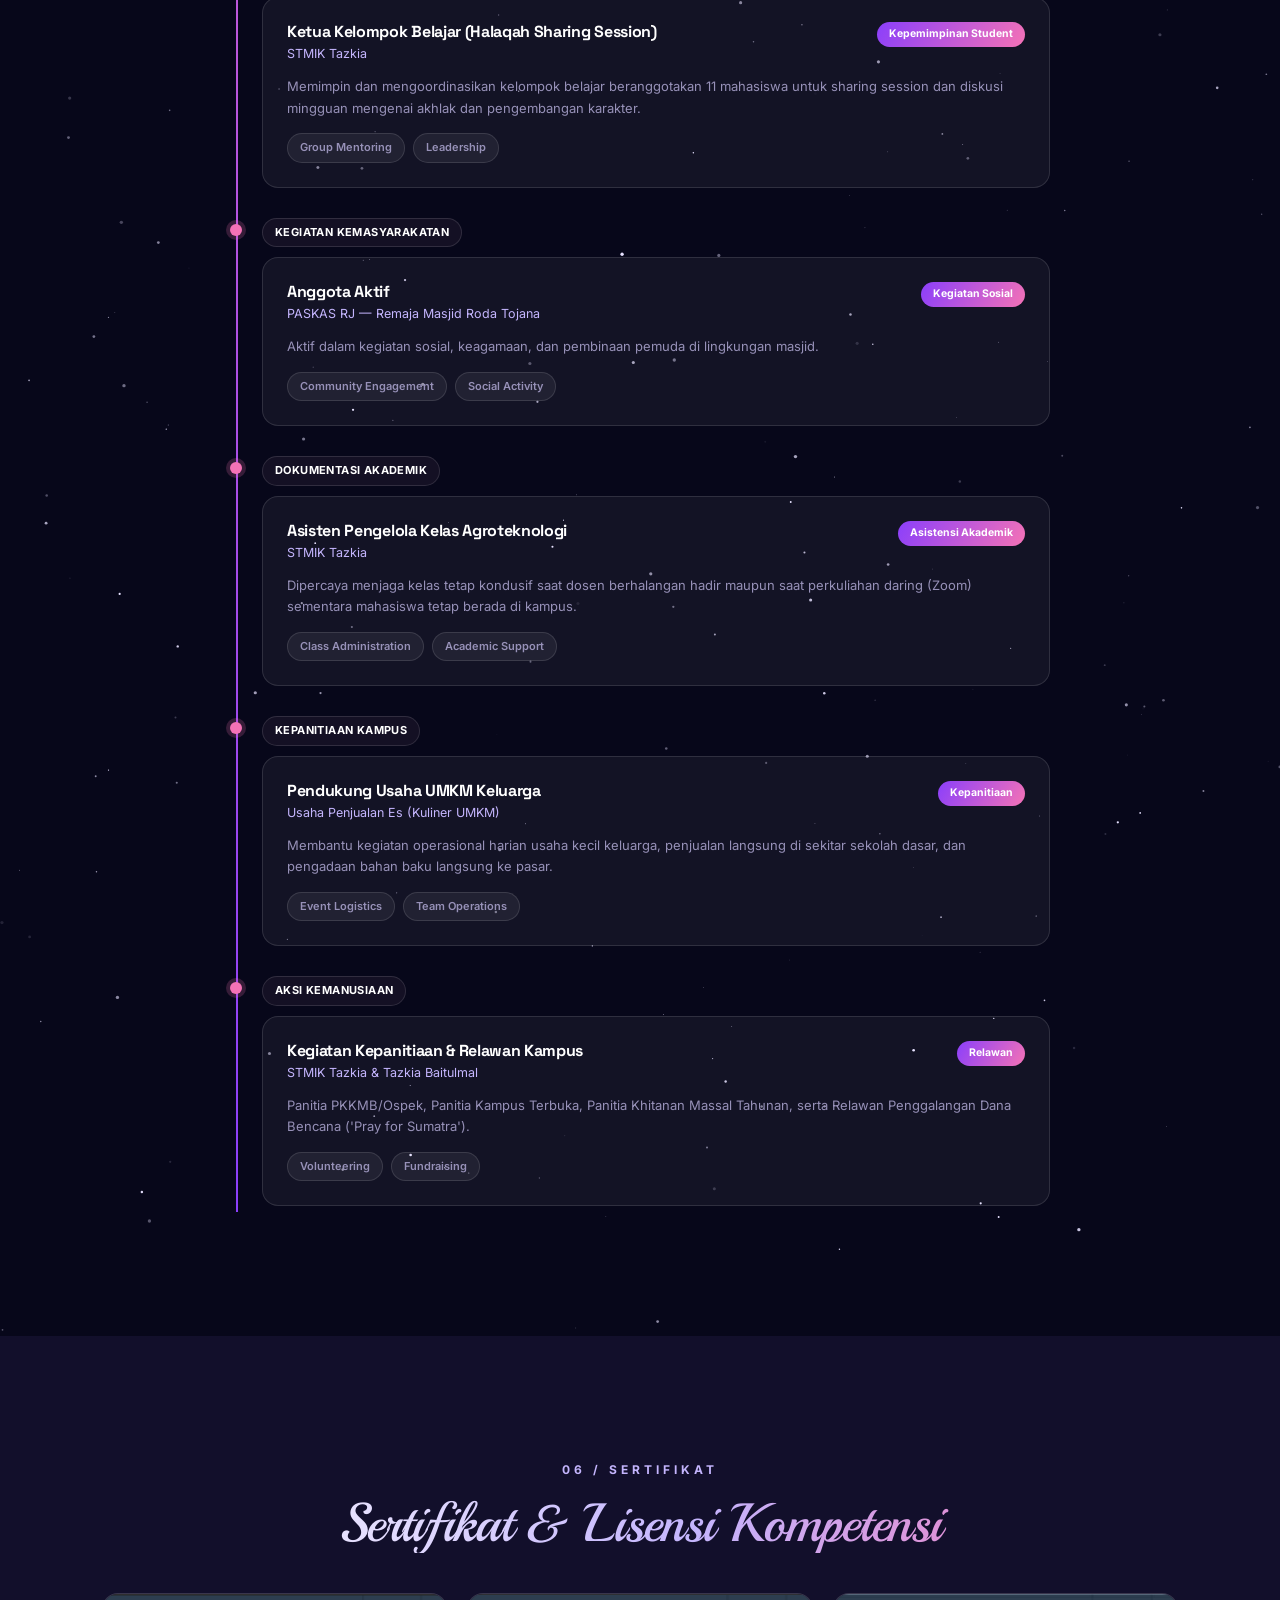
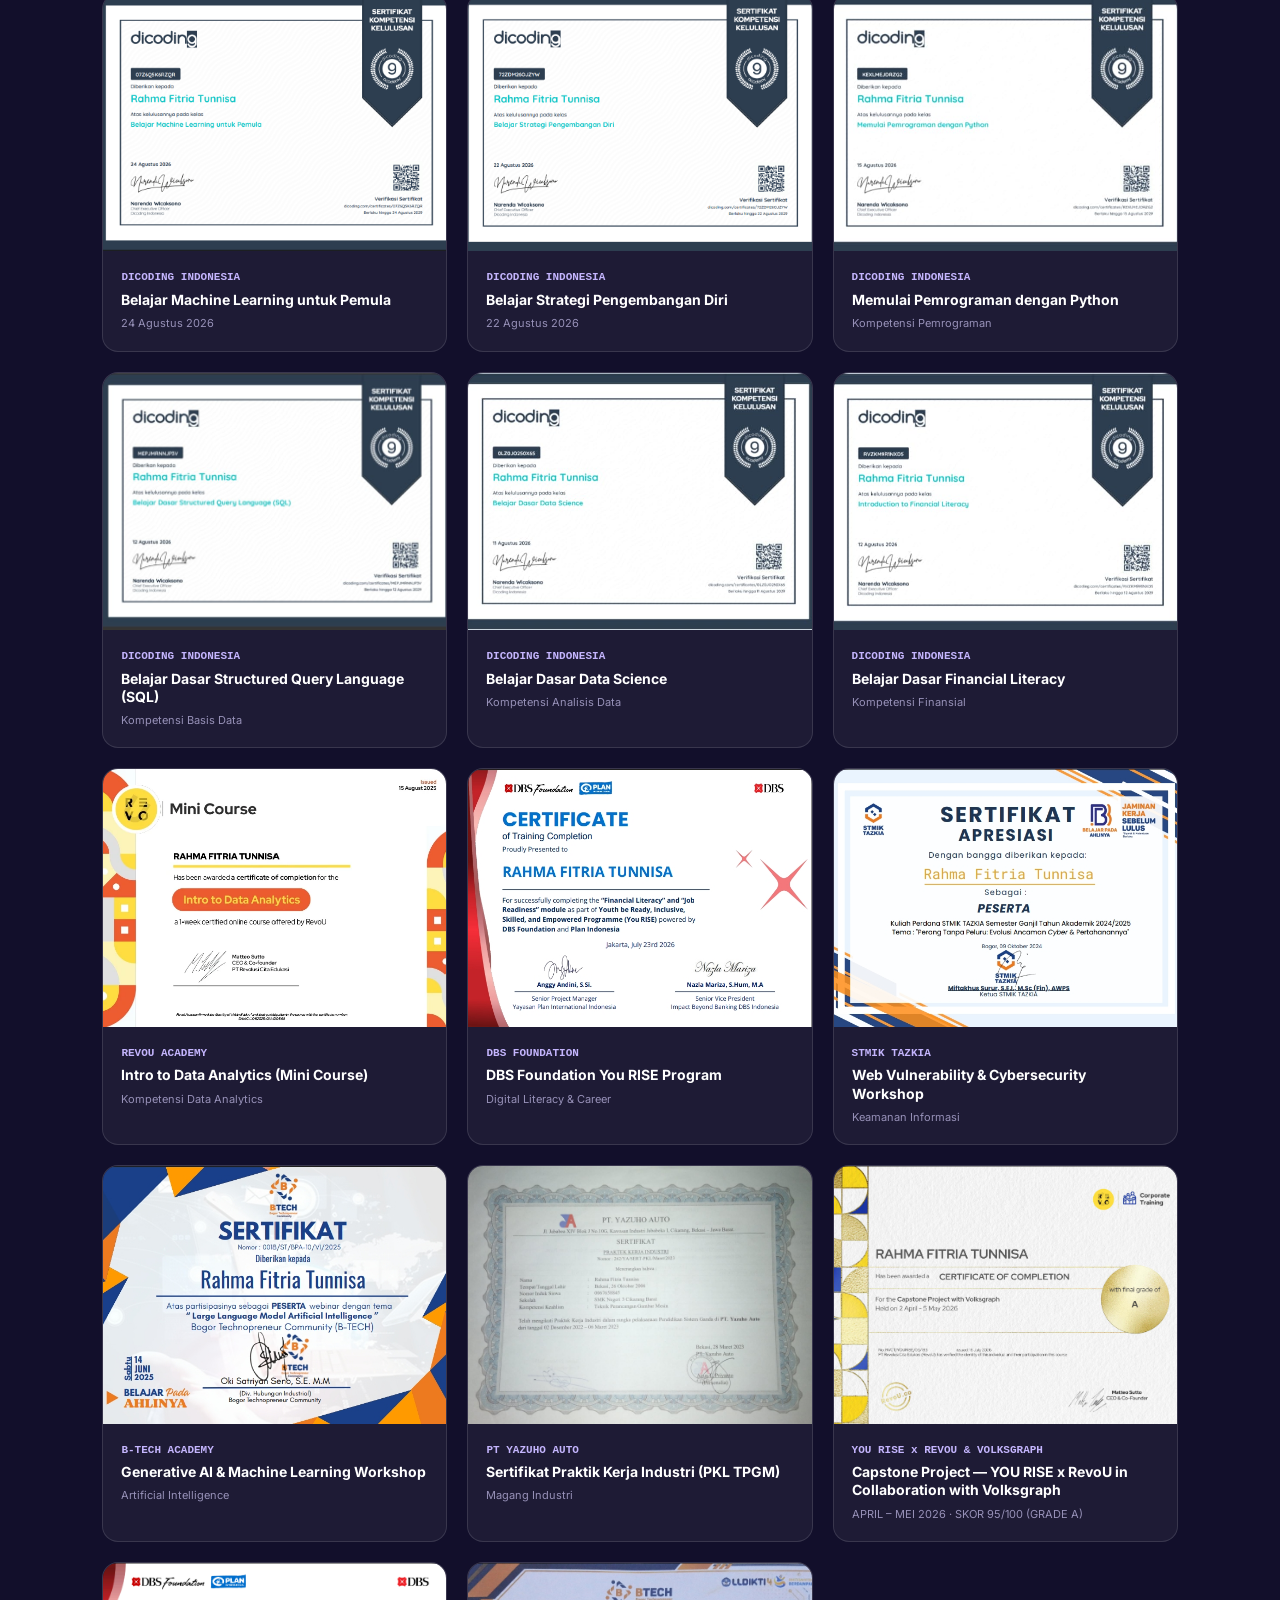
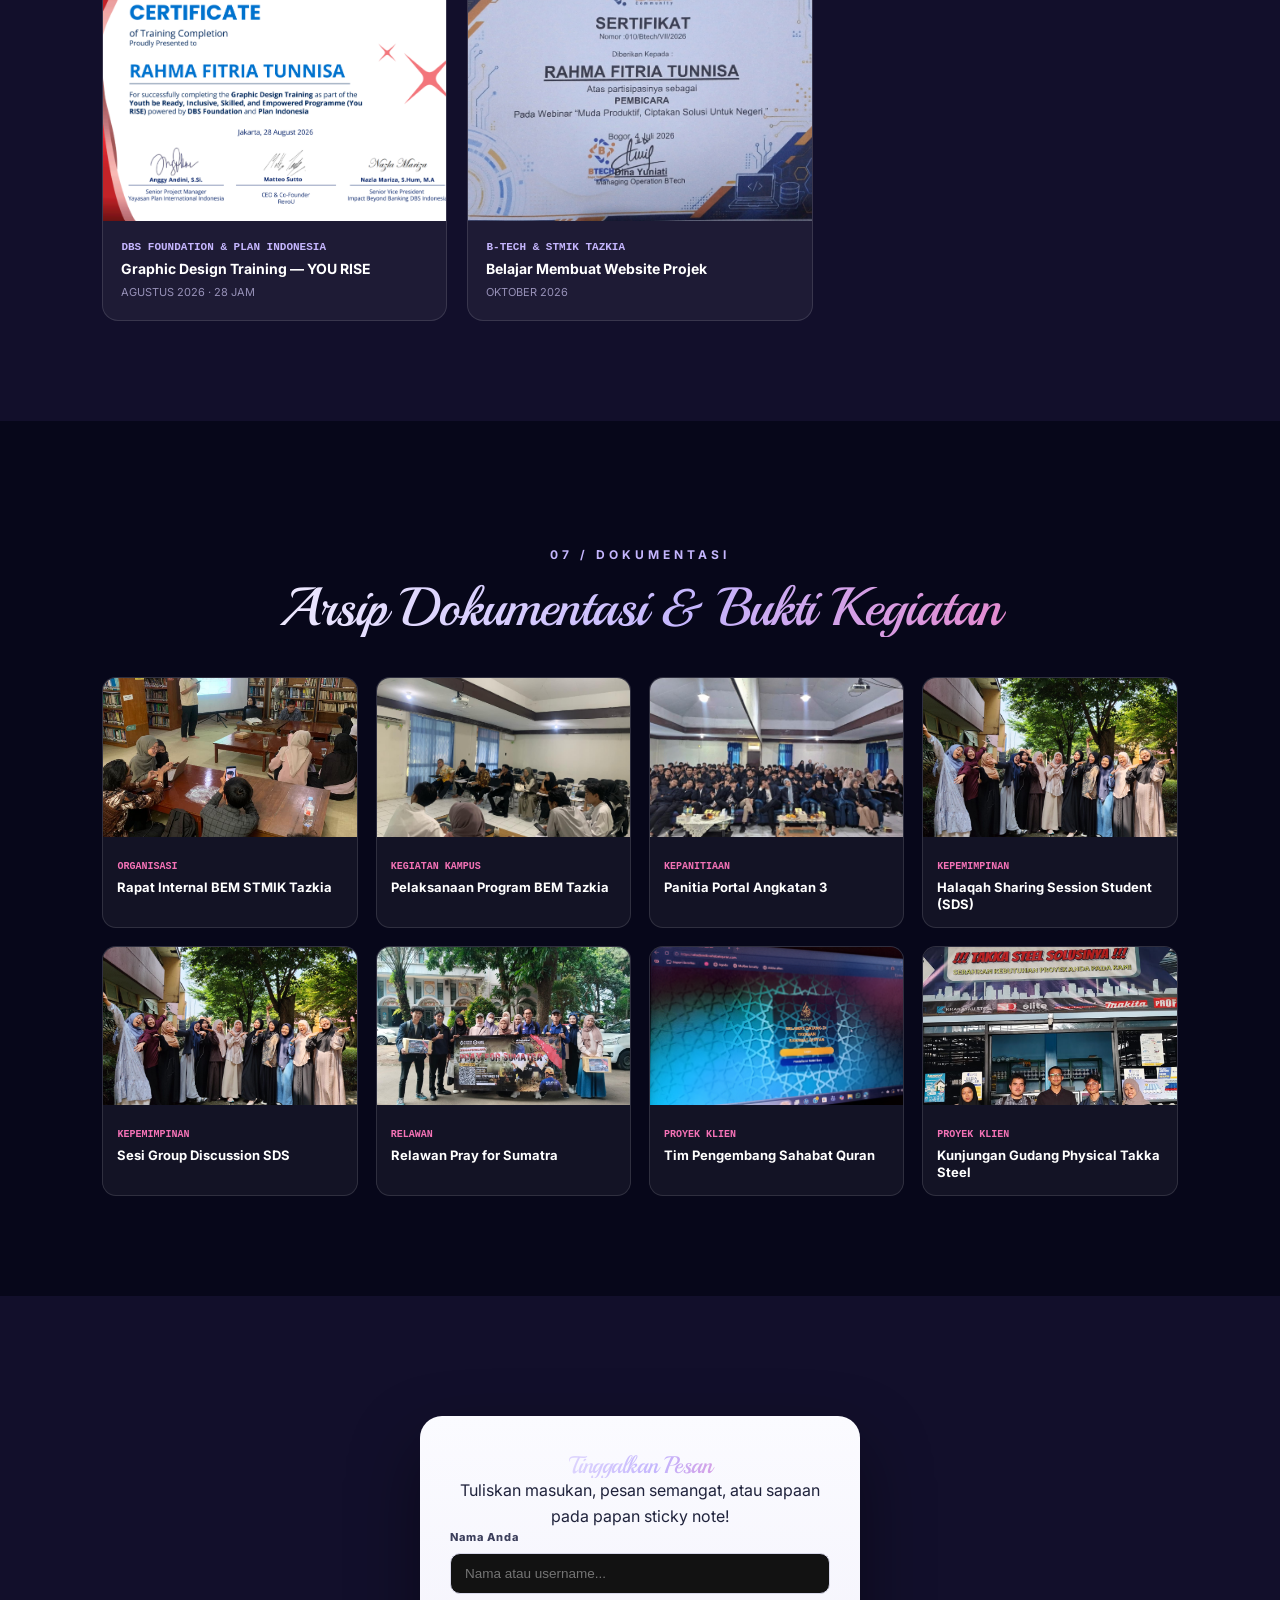
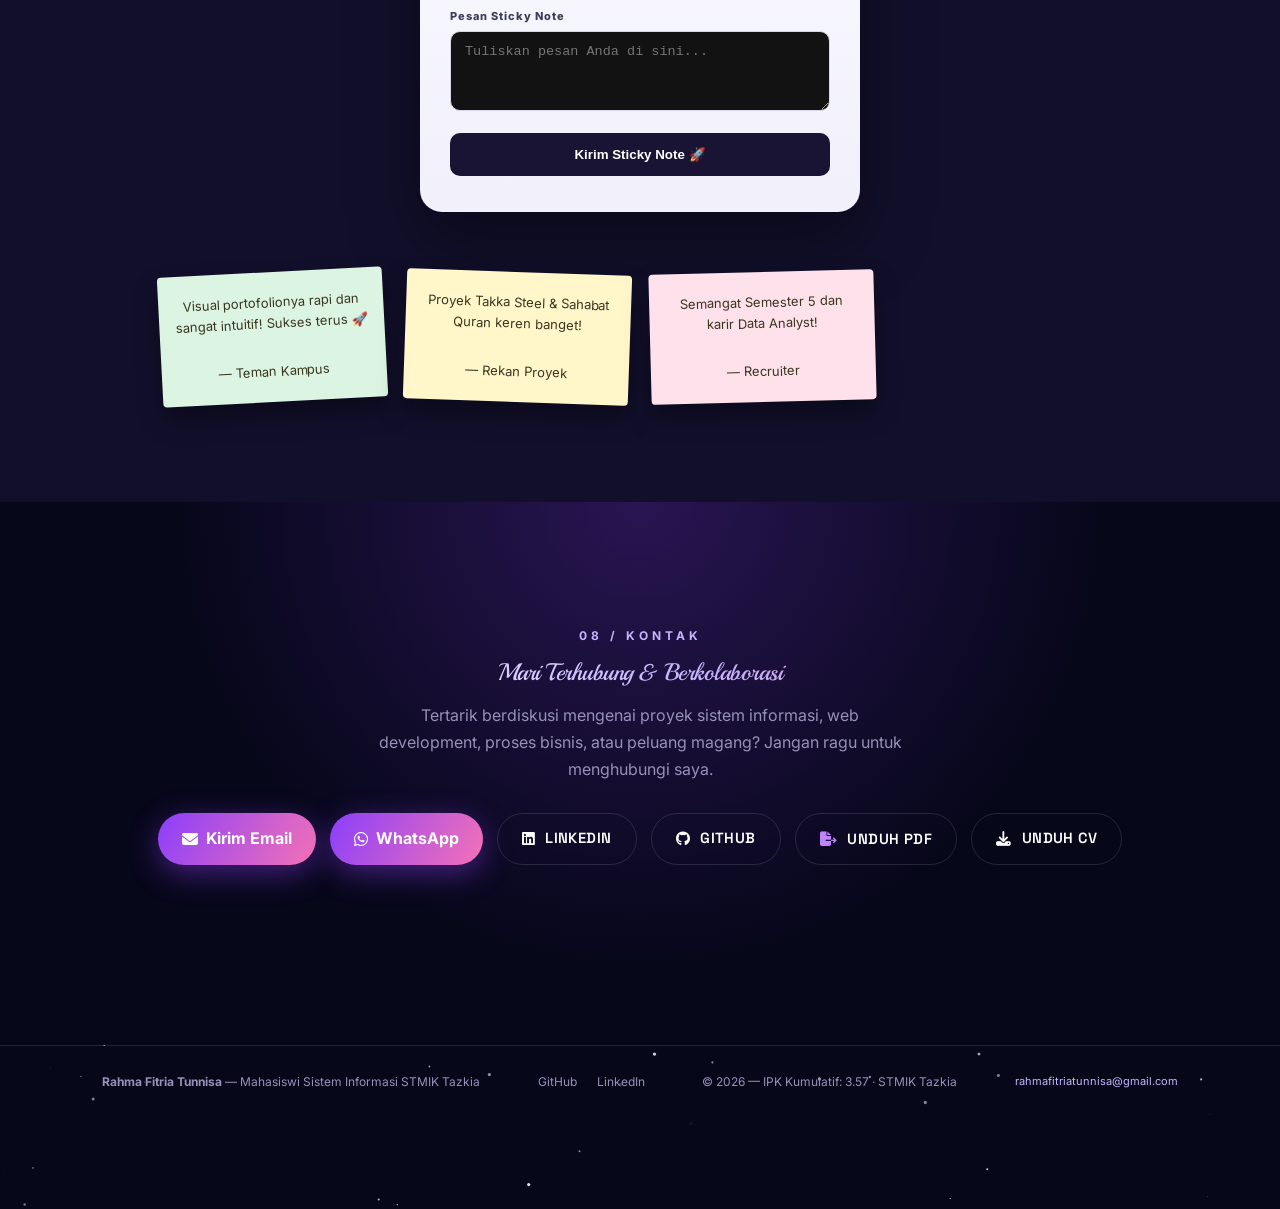
==== commit 69cc28c2: "Open Gmail compose directly for email contact buttons" ====
--- a/portfolio.html
+++ b/portfolio.html
@@ -1427,7 +1427,7 @@
     </p>
     
     <div style="display: flex; gap: 14px; justify-content: center; flex-wrap: wrap;">
-      <a href="mailto:rahmafitriatunnisa@gmail.com?subject=Kolaborasi%20%2F%20Pertanyaan%20-%20Portofolio%20Rahma&body=Halo%20Rahma%2C%0A%0ANama%20Pengirim%3A%20%0AInstansi%20%2F%20Perusahaan%3A%20%0AKebutuhan%20%2F%20Topik%3A%20%0A%0ADetail%20Pesan%3A%0A" class="btn-glow-purple" id="contact-email">
+      <a href="https://mail.google.com/mail/?view=cm&fs=1&to=rahmafitriatunnisa@gmail.com&su=Kolaborasi%20%2F%20Pertanyaan%20-%20Portofolio%20Rahma&body=Halo%20Rahma%2C%0A%0ANama%20Pengirim%3A%20%0AInstansi%20%2F%20Perusahaan%3A%20%0AKebutuhan%20%2F%20Topik%3A%20%0A%0ADetail%20Pesan%3A%0A" target="_blank" rel="noopener noreferrer" class="btn-glow-purple" id="contact-email">
         <i class="fas fa-envelope"></i> <span data-i18n="contact.btn_email">Kirim Email</span>
       </a>
       <a href="https://wa.link/4pl1ji" target="_blank" rel="noopener noreferrer" class="btn-glow-purple">
@@ -1465,7 +1465,7 @@
     </div>
     <div>© 2026 — IPK Kumulatif: 3.57 · STMIK Tazkia</div>
     <div style="font-size: 11px; color: var(--text-muted);">
-      <a href="mailto:rahmafitriatunnisa@gmail.com" style="color: var(--violet-soft);">rahmafitriatunnisa@gmail.com</a>
+      <a href="https://mail.google.com/mail/?view=cm&fs=1&to=rahmafitriatunnisa@gmail.com&su=Kolaborasi%20%2F%20Pertanyaan%20-%20Portofolio%20Rahma&body=Halo%20Rahma%2C%0A%0ANama%20Pengirim%3A%20%0AInstansi%20%2F%20Perusahaan%3A%20%0AKebutuhan%20%2F%20Topik%3A%20%0A%0ADetail%20Pesan%3A%0A" target="_blank" rel="noopener noreferrer" style="color: var(--violet-soft);">rahmafitriatunnisa@gmail.com</a>
     </div>
   </footer>
 
